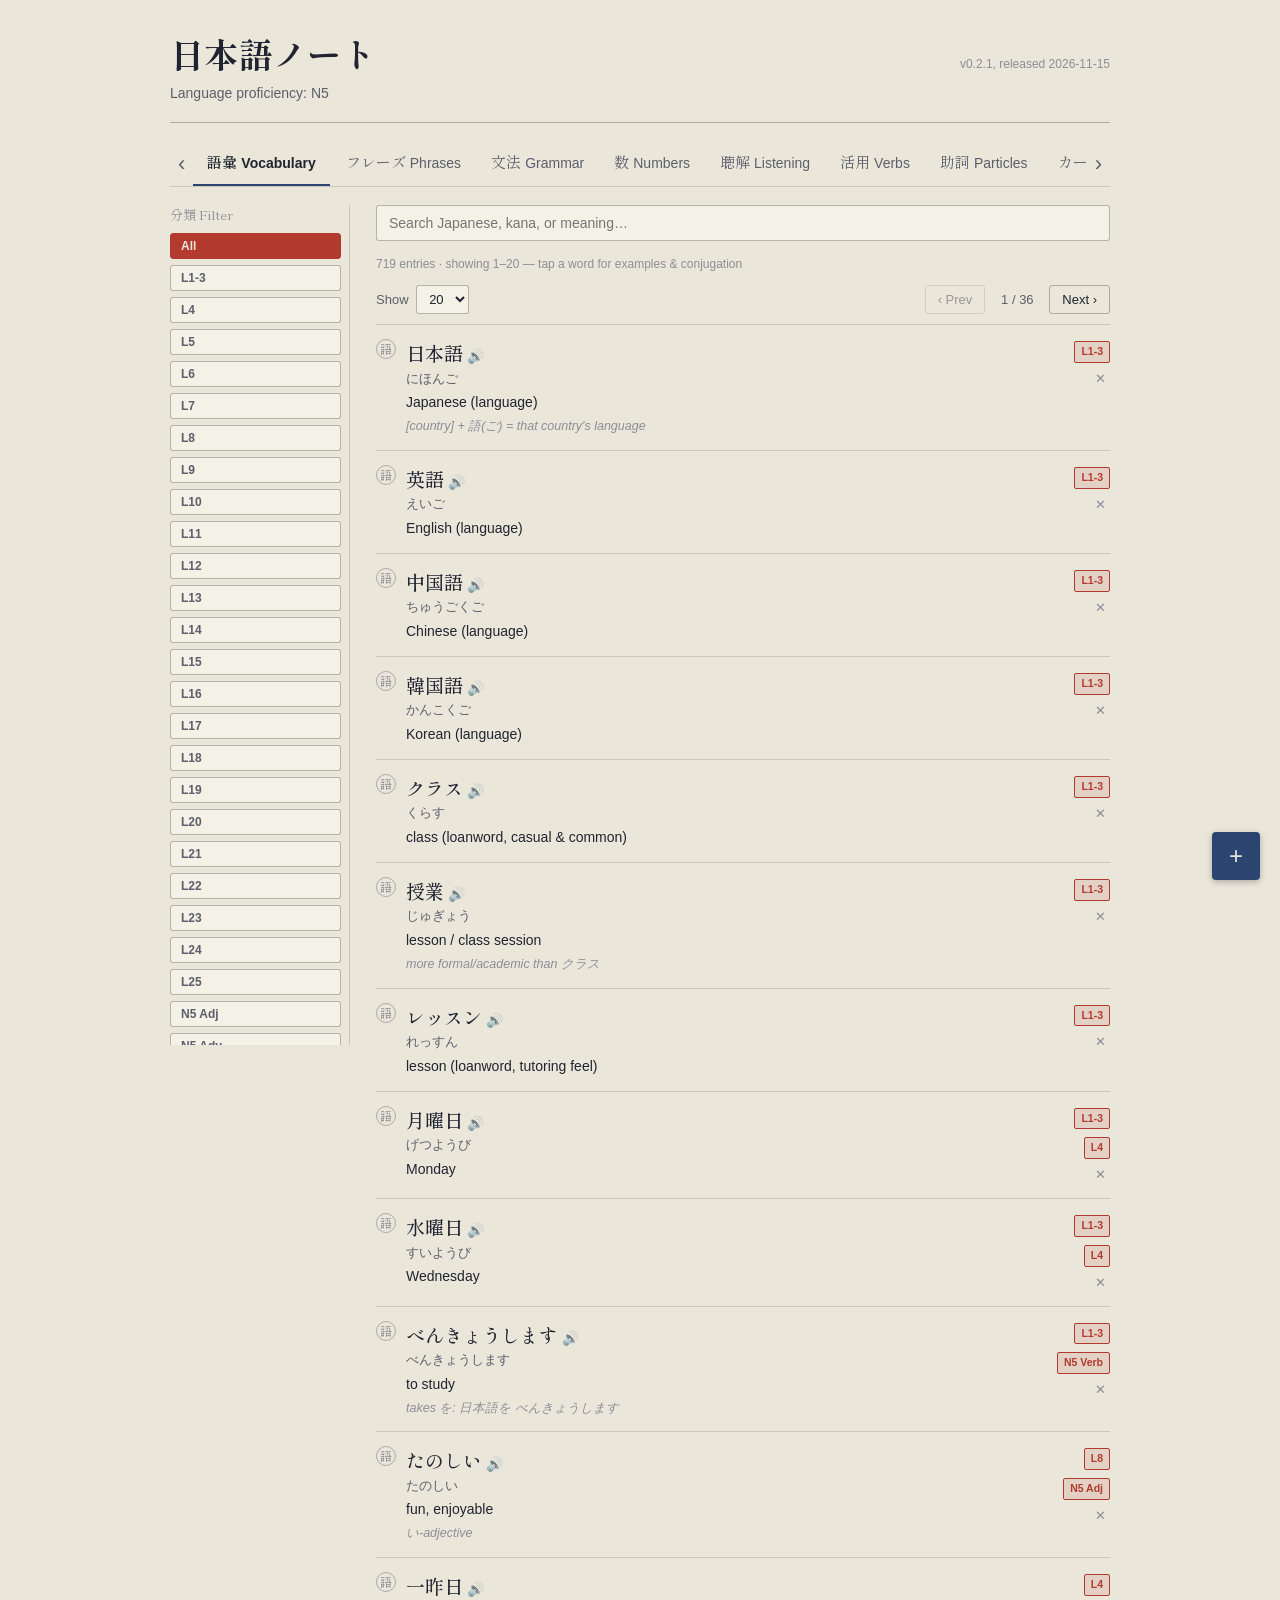
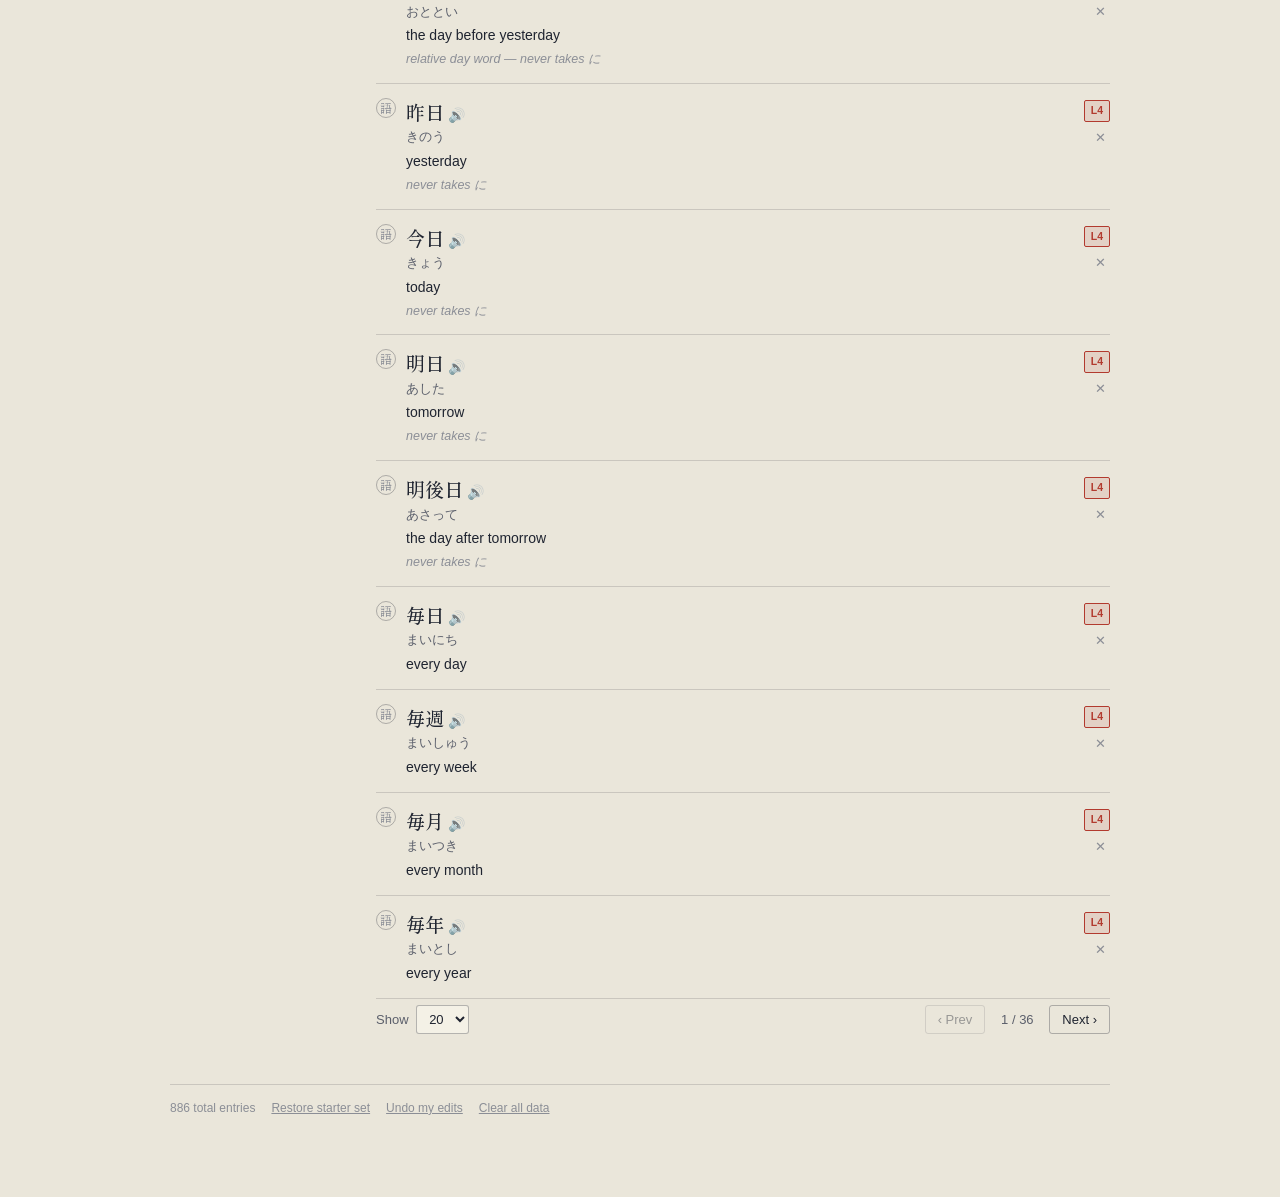
==== standalone/nihongo-note.html @ fc646d75 "First commit for v.0.2.x" ====
<!DOCTYPE html>
<html lang="en">
<head>
<meta charset="UTF-8">
<meta name="viewport" content="width=device-width, initial-scale=1, viewport-fit=cover">
<title>日本語ノート — My Japanese Notebook</title>
<link rel="preconnect" href="https://fonts.googleapis.com">
<link rel="preconnect" href="https://fonts.gstatic.com" crossorigin>
<link rel="stylesheet" href="https://fonts.googleapis.com/css2?family=Shippori+Mincho:wght@500;700&display=swap">
<style>
  :root {
    --paper: #EAE6DA;
    --paper-card: #F4F1E6;
    --ink: #1F2430;
    --ink-soft: #5B5F6B;
    --ink-faint: #8B8E96;
    --indigo: #2B4570;
    --indigo-soft: #5878A6;
    --seal: #B23A2E;
    --seal-ghost: rgba(178,58,46,0.12);
    --success: #4F6F52;
    --hairline: rgba(31,36,48,0.16);
    --hairline-strong: rgba(31,36,48,0.3);
    --focus: #2B4570;
    --font-display: "Shippori Mincho", "Hiragino Mincho ProN", "Yu Mincho", Georgia, serif;
    --font-body: -apple-system, BlinkMacSystemFont, "Segoe UI", Roboto, "Helvetica Neue", Arial, sans-serif;
  }
  @media (prefers-color-scheme: dark) {
    :root:not([data-theme="light"]) {
      --paper: #14181C;
      --paper-card: #1B2026;
      --ink: #E7E3DA;
      --ink-soft: #A9ADB6;
      --ink-faint: #70747C;
      --indigo: #8CAAD6;
      --indigo-soft: #5878A6;
      --seal: #E07264;
      --seal-ghost: rgba(224,114,100,0.14);
      --success: #86B08A;
      --hairline: rgba(231,227,218,0.14);
      --hairline-strong: rgba(231,227,218,0.28);
    }
  }
  :root[data-theme="dark"] {
    --paper: #14181C;
    --paper-card: #1B2026;
    --ink: #E7E3DA;
    --ink-soft: #A9ADB6;
    --ink-faint: #70747C;
    --indigo: #8CAAD6;
    --indigo-soft: #5878A6;
    --seal: #E07264;
    --seal-ghost: rgba(224,114,100,0.14);
    --success: #86B08A;
    --hairline: rgba(231,227,218,0.14);
    --hairline-strong: rgba(231,227,218,0.28);
  }
  * { box-sizing: border-box; }
  @media (prefers-reduced-motion: reduce) {
    * { animation: none !important; transition: none !important; }
  }
  html, body {
    height: 100%;
  }
  body {
    margin: 0;
    background: var(--paper);
    color: var(--ink);
    font-family: var(--font-body);
    line-height: 1.5;
    padding-top: env(safe-area-inset-top, 0px);
    padding-bottom: env(safe-area-inset-bottom, 0px);
  }
  html { scroll-padding-top: env(safe-area-inset-top, 0px); }

  .app {
    max-width: 720px;
    margin: 0 auto;
    padding: 28px 20px 80px;
  }

  header.top {
    padding-bottom: 18px;
    border-bottom: 1px solid var(--hairline-strong);
    margin-bottom: 18px;
  }
  header.top h1 {
    font-family: var(--font-display);
    font-weight: 700;
    font-size: clamp(26px, 6vw, 34px);
    margin: 0 0 4px;
    letter-spacing: 0.01em;
  }
  header.top p {
    margin: 0;
    color: var(--ink-soft);
    font-size: 14px;
    max-width: 48ch;
  }

  .top-row { display: flex; flex-wrap: wrap; align-items: baseline; justify-content: space-between; gap: 2px 12px; }
  .ver-line { margin-left: auto; font-size: 12px; color: var(--ink-faint); white-space: nowrap; }
  nav.tabs {
    display: flex;
    gap: 2px;
    overflow-x: auto;
    border-bottom: 1px solid var(--hairline);
    margin-bottom: 18px;
    -webkit-overflow-scrolling: touch;
  }
  nav.tabs::-webkit-scrollbar { display: none; }
  nav.tabs button {
    flex: 0 0 auto;
    background: none;
    border: none;
    font-family: var(--font-body);
    font-size: 14px;
    color: var(--ink-soft);
    padding: 10px 14px 12px;
    cursor: pointer;
    border-bottom: 2px solid transparent;
    white-space: nowrap;
  }
  nav.tabs button .jp { font-family: var(--font-display); font-size: 15px; margin-right: 4px; }
  nav.tabs button.active {
    color: var(--ink);
    border-bottom-color: var(--indigo);
    font-weight: 600;
  }
  nav.tabs button:focus-visible,
  button:focus-visible,
  input:focus-visible,
  select:focus-visible,
  textarea:focus-visible {
    outline: 2px solid var(--focus);
    outline-offset: 2px;
  }

  .toolbar {
    display: flex;
    gap: 8px;
    margin-bottom: 14px;
  }
  .toolbar input[type="search"] {
    flex: 1;
    min-width: 0;
    padding: 9px 12px;
    border: 1px solid var(--hairline-strong);
    background: var(--paper-card);
    color: var(--ink);
    border-radius: 3px;
    font-size: 14px;
  }
  .count-note {
    color: var(--ink-faint);
    font-size: 12px;
    margin: 0 0 12px;
  }

  .entry-list { display: flex; flex-direction: column; }
  .entry-row {
    display: grid;
    grid-template-columns: auto 1fr auto;
    gap: 10px;
    align-items: start;
    padding: 14px 0;
    border-bottom: 1px solid var(--hairline);
  }
  .entry-row:first-child { border-top: 1px solid var(--hairline); }
  .seal-chip {
    font-family: var(--font-body);
    font-size: 11px;
    font-weight: 700;
    color: var(--seal);
    border: 1.5px solid var(--seal);
    background: var(--seal-ghost);
    padding: 2px 6px;
    border-radius: 2px;
    transform: rotate(-3deg);
    white-space: nowrap;
    margin-top: 2px;
    cursor: pointer;
  }
  .entry-main .jp-line {
    font-family: var(--font-display);
    font-size: 19px;
    font-weight: 500;
  }
  .entry-main .reading {
    font-size: 13px;
    color: var(--ink-soft);
    margin-top: 1px;
  }
  .entry-main .meaning {
    margin-top: 4px;
    font-size: 14px;
  }
  .entry-main .notes {
    margin-top: 4px;
    font-size: 12.5px;
    color: var(--ink-faint);
    font-style: italic;
  }
  .cat-mono {
    font-family: var(--font-display);
    font-size: 12px;
    color: var(--ink-faint);
    border: 1px solid var(--hairline-strong);
    width: 20px; height: 20px;
    display: flex; align-items: center; justify-content: center;
    border-radius: 50%;
    flex: 0 0 auto;
  }
  .row-head { display: flex; gap: 6px; align-items: flex-start; }
  .del-btn {
    background: none;
    border: none;
    color: var(--ink-faint);
    cursor: pointer;
    font-size: 13px;
    padding: 2px 4px;
  }
  .del-btn:hover { color: var(--seal); }
  .empty-state {
    padding: 40px 10px;
    text-align: center;
    color: var(--ink-faint);
    font-size: 14px;
  }

  .fab {
    position: fixed;
    right: max(20px, env(safe-area-inset-right, 0px));
    bottom: max(20px, env(safe-area-inset-bottom, 0px) + 16px);
    width: 48px; height: 48px;
    background: var(--indigo);
    color: var(--paper);
    border: none;
    border-radius: 4px;
    font-size: 24px;
    line-height: 1;
    cursor: pointer;
    box-shadow: 0 2px 6px rgba(0,0,0,0.25);
  }

  .modal-overlay {
    position: fixed; inset: 0;
    background: rgba(0,0,0,0.45);
    display: flex; align-items: flex-end; justify-content: center;
    z-index: 50;
  }
  .modal-overlay.hidden { display: none; }
  .modal {
    background: var(--paper-card);
    width: 100%;
    max-width: 560px;
    border-radius: 10px 10px 0 0;
    padding: 20px 20px calc(20px + env(safe-area-inset-bottom, 0px));
    max-height: 85vh;
    overflow-y: auto;
  }
  @media (min-width: 640px) {
    .modal-overlay { align-items: center; }
    .modal { border-radius: 10px; }
  }
  .modal h2 {
    font-family: var(--font-display);
    font-size: 20px;
    margin: 0 0 14px;
  }
  .field { margin-bottom: 12px; }
  .field label {
    display: block;
    font-size: 12px;
    color: var(--ink-soft);
    margin-bottom: 4px;
  }
  .field input, .field select, .field textarea {
    width: 100%;
    padding: 9px 10px;
    border: 1px solid var(--hairline-strong);
    background: var(--paper);
    color: var(--ink);
    border-radius: 3px;
    font-size: 14px;
    font-family: var(--font-body);
  }
  .field textarea { resize: vertical; min-height: 54px; }
  .modal-actions { display: flex; gap: 10px; justify-content: flex-end; margin-top: 16px; }
  .btn {
    padding: 9px 16px;
    border-radius: 3px;
    border: 1px solid var(--hairline-strong);
    background: transparent;
    color: var(--ink);
    cursor: pointer;
    font-size: 14px;
    font-family: var(--font-body);
  }
  .btn.primary {
    background: var(--indigo);
    border-color: var(--indigo);
    color: var(--paper);
    font-weight: 600;
  }

  /* Flashcards */
  .fc-controls {
    display: flex;
    gap: 8px;
    align-items: center;
    margin-bottom: 16px;
    flex-wrap: wrap;
  }
  .fc-controls select { padding: 7px 10px; border-radius: 3px; border: 1px solid var(--hairline-strong); background: var(--paper-card); color: var(--ink); font-size: 13px; }
  .fc-progress { font-size: 12px; color: var(--ink-faint); margin-left: auto; }
  .fc-stage { display: flex; justify-content: center; padding: 20px 0 30px; perspective: 1200px; }
  .fc-card {
    width: 100%;
    max-width: 420px;
    height: 240px;
    position: relative;
    cursor: pointer;
  }
  .fc-card-inner {
    position: relative;
    width: 100%; height: 100%;
    transition: transform 0.45s;
    transform-style: preserve-3d;
  }
  .fc-card.flipped .fc-card-inner { transform: rotateY(180deg); }
  .fc-face {
    position: absolute; inset: 0;
    backface-visibility: hidden;
    border: 1px solid var(--hairline-strong);
    border-radius: 6px;
    background: var(--paper-card);
    display: flex; flex-direction: column; align-items: center; justify-content: center;
    padding: 24px;
    text-align: center;
    background-image:
      repeating-linear-gradient(var(--hairline) 0 1px, transparent 1px 28px),
      repeating-linear-gradient(90deg, var(--hairline) 0 1px, transparent 1px 28px);
    background-position: center;
  }
  .fc-face .big-jp {
    font-family: var(--font-display);
    font-size: clamp(26px, 7vw, 36px);
    font-weight: 700;
  }
  .fc-face .fc-reading { margin-top: 8px; color: var(--ink-soft); font-size: 14px; }
  .fc-face.back { transform: rotateY(180deg); }
  .fc-face .fc-meaning { font-size: 17px; font-weight: 600; }
  .fc-face .fc-notes { margin-top: 10px; font-size: 12.5px; color: var(--ink-faint); font-style: italic; max-width: 34ch; }
  .fc-face .hint { position: absolute; bottom: 10px; font-size: 11px; color: var(--ink-faint); }
  .fc-nav { display: flex; justify-content: center; gap: 10px; }

  /* Quiz */
  .quiz-q { font-size: 13px; color: var(--ink-faint); margin-bottom: 6px; }
  .quiz-jp { font-family: var(--font-display); font-size: 28px; margin-bottom: 2px; }
  .quiz-reading { color: var(--ink-soft); margin-bottom: 20px; font-size: 15px; }
  .quiz-options { display: flex; flex-direction: column; gap: 8px; margin-bottom: 18px; }
  .quiz-opt {
    text-align: left;
    padding: 12px 14px;
    border: 1px solid var(--hairline-strong);
    background: var(--paper-card);
    border-radius: 4px;
    font-size: 14.5px;
    cursor: pointer;
    color: var(--ink);
    display: flex;
    justify-content: space-between;
    align-items: center;
  }
  .quiz-opt:disabled { cursor: default; }
  .quiz-opt.correct { border-color: var(--success); color: var(--success); font-weight: 600; }
  .quiz-opt.wrong { border-color: var(--seal); color: var(--seal); }
  .quiz-mark { font-family: var(--font-display); font-weight: 700; }
  .quiz-feedback-row { display: flex; justify-content: space-between; align-items: center; margin-bottom: 14px; }
  .quiz-score-line { font-size: 13px; color: var(--ink-soft); }
  .quiz-summary ul { padding-left: 0; list-style: none; margin: 10px 0 0; }
  .quiz-summary li { padding: 8px 0; border-bottom: 1px solid var(--hairline); font-size: 14px; }
  .big-score { font-family: var(--font-display); font-size: 40px; text-align: center; margin: 10px 0; }
  .start-row { text-align: center; padding: 30px 0; }
  .start-row p { color: var(--ink-soft); font-size: 14px; max-width: 40ch; margin: 0 auto 16px; }

  footer.app-footer {
    margin-top: 40px;
    padding-top: 14px;
    border-top: 1px solid var(--hairline);
    font-size: 12px;
    color: var(--ink-faint);
    display: flex;
    gap: 16px;
    flex-wrap: wrap;
  }
  footer.app-footer button {
    background: none; border: none; padding: 0;
    color: var(--ink-faint); text-decoration: underline;
    cursor: pointer; font-size: 12px;
  }

  /* Tag chips bar */
  .tagbar { display: flex; gap: 6px; overflow-x: auto; padding-bottom: 10px; margin-bottom: 6px; -webkit-overflow-scrolling: touch; scrollbar-width: thin; scrollbar-color: var(--hairline-strong) transparent; }
  .tagbar::-webkit-scrollbar { height: 4px; }
  .tagbar::-webkit-scrollbar-thumb { background: var(--hairline-strong); border-radius: 2px; }
  .tagbar::-webkit-scrollbar-track { background: transparent; }

  /* Sidebar layout for filters & categories (wide screens) */
  .side-title { display: none; }
  .list-main { min-width: 0; }
  @media (min-width: 880px) {
    .app { max-width: 980px; }
    .list-layout { display: grid; grid-template-columns: 180px minmax(0, 1fr); gap: 26px; align-items: start; }
    .list-main { grid-column: 2; grid-row: 1; }
    .side-filter { grid-column: 1; grid-row: 1; position: sticky; top: 12px; max-height: calc(100vh - 60px); overflow-y: auto; padding-right: 8px; border-right: 1px solid var(--hairline); scrollbar-width: thin; scrollbar-color: var(--hairline-strong) transparent; }
    .side-filter::-webkit-scrollbar { width: 5px; }
    .side-filter::-webkit-scrollbar-thumb { background: var(--hairline-strong); border-radius: 3px; }
    .side-filter::-webkit-scrollbar-track { background: transparent; }
    .side-title { display: block; font-family: var(--font-display); font-size: 13px; color: var(--ink-faint); margin: 0 0 8px; }
    .side-filter .tagbar { flex-direction: column; overflow: visible; align-items: stretch; padding-bottom: 0; margin-bottom: 0; }
    .side-filter .tag-chip { text-align: left; }
    .side-filter .tag-chip.active { transform: none; }
  }
  .tag-chip { flex: 0 0 auto; font-size: 12px; font-weight: 600; color: var(--ink-soft); background: var(--paper-card); border: 1px solid var(--hairline-strong); border-radius: 3px; padding: 5px 10px; cursor: pointer; font-family: var(--font-body); }
  .tag-chip.active { color: var(--paper); background: var(--seal); border-color: var(--seal); transform: rotate(-1deg); }

  /* Audio buttons */
  .spk { background: none; border: none; cursor: pointer; font-size: 14px; padding: 0 4px; vertical-align: middle; opacity: 0.6; line-height: 1; }
  .spk:hover { opacity: 1; }
  .spk.big { font-size: 20px; }
  .fc-audio { margin-top: 10px; }

  /* Clickable rows */
  .entry-row { cursor: pointer; }
  .entry-row.compact { padding: 10px 0; }
  .entry-row.compact .jp-line { font-size: 16px; }
  .row-side { display: flex; flex-direction: column; align-items: flex-end; gap: 6px; max-width: 96px; }
  .row-side .seal-chip { transform: rotate(-2deg); font-size: 10.5px; }
  .xfind { margin-top: 22px; }

  /* Dictionary detail view */
  .detail-overlay { position: fixed; inset: 0; background: rgba(0,0,0,0.45); z-index: 60; display: flex; justify-content: center; align-items: stretch; overflow-y: auto; padding-top: calc(16px + env(safe-area-inset-top, 0px)); }
  .detail { background: var(--paper); width: 100%; max-width: 640px; min-height: 100%; padding: 20px 20px calc(40px + env(safe-area-inset-bottom, 0px)); border-radius: 12px 12px 0 0; }
  .detail-top { display: flex; justify-content: space-between; align-items: center; margin-bottom: 18px; }
  .jisho-link { color: var(--indigo); font-size: 13px; text-decoration: underline; }
  .detail-actions { display: flex; align-items: center; gap: 12px; }
  .pager { display: flex; justify-content: space-between; align-items: center; gap: 10px; margin: 6px 0 10px; font-size: 13px; color: var(--ink-soft); }
  .pager-size { padding: 5px 8px; border: 1px solid var(--hairline-strong); background: var(--paper-card); color: var(--ink); border-radius: 3px; font-size: 13px; margin-left: 4px; }
  .pager-nav { display: flex; align-items: center; gap: 8px; }
  .pager-nav .btn { padding: 6px 12px; font-size: 13px; }
  .pager-nav .btn:disabled { opacity: 0.4; cursor: default; }
  .pager-pos { min-width: 48px; text-align: center; }
  .field-hint { font-weight: 400; color: var(--ink-faint); font-size: 11px; margin-left: 6px; }
  .tag-picker { display: flex; flex-wrap: wrap; gap: 6px; max-height: 170px; overflow-y: auto; padding: 8px; border: 1px solid var(--hairline-strong); border-radius: 3px; background: var(--paper); scrollbar-width: thin; }
  .tag-picker .tag-chip.active { transform: none; }
  .tag-add-row { display: flex; gap: 8px; margin-top: 8px; }
  .tag-add-row input { flex: 1; min-width: 0; padding: 8px 10px; border: 1px solid var(--hairline-strong); background: var(--paper); color: var(--ink); border-radius: 3px; font-size: 14px; }
  .tag-add-row .btn { white-space: nowrap; padding: 6px 12px; }
  .detail-word { font-family: var(--font-display); font-size: clamp(30px, 8vw, 42px); font-weight: 700; }
  .detail-reading { color: var(--ink-soft); margin-top: 4px; font-size: 16px; }
  .detail-meaning { margin-top: 10px; font-size: 16px; font-weight: 600; }
  .detail-meta { display: flex; gap: 10px; align-items: center; margin-top: 10px; }
  .detail-meta .seal-chip { cursor: default; }
  .detail-notes { margin-top: 12px; font-size: 13.5px; color: var(--ink-soft); font-style: italic; border-left: 2px solid var(--hairline-strong); padding-left: 10px; }
  .detail-h { font-family: var(--font-display); font-size: 17px; margin: 26px 0 8px; border-bottom: 1px solid var(--hairline); padding-bottom: 6px; }
  .detail-sub { font-size: 12px; color: var(--ink-faint); font-family: var(--font-body); font-weight: 400; margin-left: 8px; }
  .conj-table { width: 100%; border-collapse: collapse; font-size: 14.5px; }
  .conj-table th { text-align: left; font-weight: 600; color: var(--ink-soft); font-size: 12.5px; padding: 8px 10px 8px 0; width: 84px; border-bottom: 1px solid var(--hairline); font-family: var(--font-body); }
  .conj-table td { padding: 8px 0; border-bottom: 1px solid var(--hairline); font-family: var(--font-display); font-size: 16px; }
  .conj-table td.conj-spk { width: 34px; text-align: right; font-family: var(--font-body); }

  /* Numbers & counters tab */
  .num-grid { display: grid; grid-template-columns: repeat(auto-fill, minmax(160px, 1fr)); gap: 0 16px; margin-bottom: 8px; }
  .num-cell { display: flex; align-items: baseline; gap: 8px; padding: 7px 0; border-bottom: 1px solid var(--hairline); }
  .num-written { font-family: var(--font-display); font-size: 16px; font-weight: 600; min-width: 48px; }
  .num-reading { font-size: 13.5px; color: var(--ink-soft); flex: 1; }
  .num-reading.irr { color: var(--seal); font-weight: 700; }
  .irr-mark { color: var(--seal); font-weight: 700; }
  .num-note { font-size: 12px; color: var(--ink-faint); margin: 2px 0 0; }

  /* Listening practice */
  .pack-grid { display: grid; grid-template-columns: 1fr; gap: 12px; margin: 14px 0 6px; }
  @media (min-width: 620px) { .pack-grid { grid-template-columns: 1fr 1fr; } }
  .pack-card { text-align: left; background: var(--paper-card); border: 1px solid var(--hairline-strong); border-radius: 6px; padding: 16px; cursor: pointer; display: flex; flex-direction: column; gap: 6px; color: var(--ink); font-family: var(--font-body); }
  .pack-card:hover { border-color: var(--indigo); }
  .pack-jp { font-family: var(--font-display); font-size: 22px; font-weight: 700; }
  .pack-en { font-size: 12px; color: var(--ink-faint); }
  .pack-desc { font-size: 13px; color: var(--ink-soft); line-height: 1.5; }
  .listen-slow { font-size: 13px; color: var(--ink-soft); display: inline-flex; align-items: center; gap: 6px; cursor: pointer; }
  .listen-controls { display: flex; align-items: center; gap: 14px; margin: 10px 0 14px; }
  .listen-q { font-family: var(--font-display); font-size: 19px; margin: 6px 0 12px; }
  .qr-opts .qr-text { visibility: hidden; flex: 1; text-align: left; margin-left: 10px; }
  .quiz-opt.revealed .qr-text { visibility: visible; }
  .qr-num { font-weight: 700; color: var(--indigo); flex: 0 0 auto; }
  .native-links { display: flex; flex-direction: column; gap: 8px; }
  .native-links a { color: var(--indigo); font-size: 14px; text-decoration: underline; }
  .transcript { display: flex; flex-direction: column; }
  .t-line { display: flex; gap: 10px; align-items: baseline; background: none; border: none; border-bottom: 1px solid var(--hairline); padding: 9px 0 4px; cursor: pointer; text-align: left; color: var(--ink); width: 100%; }
  .t-spk { font-size: 11px; font-weight: 700; color: var(--seal); border: 1px solid var(--seal); border-radius: 2px; padding: 1px 5px; flex: 0 0 auto; }
  .t-jp { font-family: var(--font-display); font-size: 16px; }
  .t-zh { font-size: 12.5px; color: var(--ink-faint); margin: 2px 0 8px 0; }
  .t-zh.t-q { color: var(--ink-soft); font-weight: 600; }
  /* Verb transformation table */
  .verb-wrap { overflow-x: auto; -webkit-overflow-scrolling: touch; margin-bottom: 10px; }
  .verb-table { border-collapse: collapse; width: 100%; min-width: 640px; font-size: 13.5px; }
  .verb-table th { text-align: left; font-size: 12px; color: var(--ink-soft); font-weight: 600; padding: 6px 8px 6px 0; border-bottom: 1px solid var(--hairline-strong); white-space: nowrap; }
  .verb-table th small { display: block; font-weight: 400; color: var(--ink-faint); font-size: 10.5px; }
  .verb-table td { padding: 7px 8px 7px 0; border-bottom: 1px solid var(--hairline); vertical-align: top; }
  .verb-table td.vf { cursor: pointer; }
  .verb-table td.vf:hover .vk { color: var(--indigo); }
  .verb-table .vk { display: block; font-family: var(--font-display); font-size: 15px; }
  .verb-table .vr { display: block; font-size: 11px; color: var(--ink-faint); }
  .verb-table .vg { font-weight: 700; color: var(--indigo); white-space: nowrap; }
  .verb-table .vm { color: var(--ink-soft); font-size: 12.5px; }
  .verb-table .vm small { display: block; color: var(--ink-faint); font-size: 10.5px; }
  .verb-table tr.trap .vk:first-child { color: var(--seal); }
  .verb-rules p { font-size: 13.5px; line-height: 1.6; margin: 0 0 10px; color: var(--ink-soft); }
  .verb-rules strong { color: var(--ink); }
  /* Particles */
  .p-card { border: 1px solid var(--hairline-strong); border-radius: 6px; background: var(--paper-card); padding: 14px 16px 4px; margin-bottom: 16px; }
  .p-head { display: flex; align-items: baseline; gap: 12px; border-bottom: 1px solid var(--hairline); padding-bottom: 8px; margin-bottom: 6px; }
  .p-big { font-family: var(--font-display); font-size: 30px; font-weight: 700; color: var(--indigo); }
  .p-name { font-size: 13px; color: var(--ink-soft); }
  .p-use { display: grid; grid-template-columns: auto 1fr; gap: 10px; padding: 10px 0; border-bottom: 1px solid var(--hairline); align-items: start; }
  .p-use:last-child { border-bottom: none; }
  .seal-chip.static { cursor: default; transform: rotate(-2deg); }
  .p-how { font-size: 13.5px; color: var(--ink-soft); }
  .p-ex { font-family: var(--font-display); font-size: 17px; margin-top: 3px; }
  .p-blank { color: var(--seal); font-weight: 700; border-bottom: 2px solid var(--seal); padding: 0 6px; }
  .p-opts .quiz-opt { font-family: var(--font-display); font-size: 17px; }
  /* Mixed quiz */
  .fmt-grid { display: grid; grid-template-columns: 1fr 1fr; gap: 8px; margin: 10px 0 6px; }
  @media (min-width: 620px) { .fmt-grid { grid-template-columns: 1fr 1fr 1fr; } }
  .fmt-opt { display: flex; align-items: center; gap: 8px; border: 1px solid var(--hairline-strong); background: var(--paper-card); border-radius: 4px; padding: 10px 12px; cursor: pointer; }
  .fmt-jp { font-family: var(--font-display); font-weight: 700; }
  .fmt-en { font-size: 11px; color: var(--ink-faint); }
  .conv-box { border-left: 2px solid var(--hairline-strong); padding-left: 12px; margin: 6px 0 10px; }
  .conv-line { display: flex; gap: 10px; align-items: baseline; padding: 6px 0; }
  .order-answer { min-height: 52px; border: 1px dashed var(--hairline-strong); border-radius: 4px; padding: 8px; display: flex; flex-wrap: wrap; gap: 6px; margin: 8px 0; background: var(--paper-card); }
  .order-tiles { display: flex; flex-wrap: wrap; gap: 6px; margin-bottom: 8px; }
  .tile { font-family: var(--font-display); font-size: 16px; padding: 6px 10px; border: 1px solid var(--hairline-strong); background: var(--paper); color: var(--ink); border-radius: 3px; cursor: pointer; }
  .tile.picked { border-color: var(--indigo); background: var(--paper-card); }
  .tile.used { opacity: 0.3; cursor: default; }
  .order-verdict { font-weight: 700; margin: 8px 0 2px; }
  .order-verdict.ok { color: var(--success); }
  .order-verdict.ng { color: var(--seal); }
  /* Colour swatch & position map */
  .swatch { display: inline-block; width: 14px; height: 14px; border-radius: 50%; border: 1px solid var(--hairline-strong); margin-right: 8px; vertical-align: middle; }
  .map-box { margin: 4px 0 18px; }
  .pos-map { width: 100%; height: auto; display: block; background: var(--paper-card); border: 1px solid var(--hairline-strong); border-radius: 6px; }
  .mp-road { fill: var(--hairline); }
  .mp-div { stroke: var(--hairline-strong); stroke-dasharray: 4 4; }
  .mp-bld { fill: var(--paper); stroke: var(--hairline-strong); stroke-width: 1.2; }
  .mp-bank { stroke: var(--indigo); stroke-width: 2.5; }
  .mp-park { fill: rgba(79,111,82,0.22); stroke: var(--success); stroke-width: 1.2; }
  .mp-post { fill: var(--seal); }
  .mp-desk { fill: var(--hairline-strong); }
  .mp-ani { fill: var(--paper); stroke: var(--ink-soft); stroke-width: 1.2; }
  .mp-ball { fill: var(--indigo); }
  .mp-txt { fill: var(--ink); font-family: var(--font-display); font-size: 13px; }
  .mp-big { font-size: 17px; font-weight: 700; }
  .mp-c { text-anchor: middle; }
  .mp-tag { fill: var(--seal); font-family: var(--font-body); font-size: 12px; font-weight: 700; }
  .mp-g { cursor: pointer; }
  .mp-g:hover .mp-bld, .mp-g:hover .mp-ani, .mp-g.active .mp-bld, .mp-g.active .mp-ani, .mp-g.active .mp-park { stroke: var(--seal); stroke-width: 2.5; }
  .map-cap { margin-top: 10px; font-size: 14px; line-height: 1.5; }
  .map-cap .t-jp { font-size: 17px; }




  /* v0.2.1 */
  .prof-line { margin: 2px 0 0; font-size: 13px; color: var(--ink-soft); }
  .tabs-wrap { display: flex; align-items: stretch; border-bottom: 1px solid var(--hairline); margin-bottom: 18px; }
  .tabs-wrap nav.tabs { flex: 1; min-width: 0; border-bottom: none; margin-bottom: 0; }
  .tab-arrow { flex: 0 0 auto; background: none; border: none; color: var(--ink-soft); font-size: 22px; line-height: 1; padding: 0 8px; cursor: pointer; }
  .tab-arrow:hover { color: var(--indigo); }
  .seal-chip, .row-side .seal-chip, .seal-chip.static, .tag-chip.active { transform: none; }
  .jp-line, .entry-main .meaning, .detail-word, .detail-meaning, .fc-face .big-jp, .fc-face .fc-meaning { white-space: pre-line; }
  .detail-word.long { font-size: 19px; font-weight: 500; line-height: 1.7; }
  .uline { text-decoration: underline; text-underline-offset: 5px; }
  .read-box { white-space: pre-line; border: 1px solid var(--hairline-strong); background: var(--paper-card); border-radius: 4px; padding: 12px 14px; font-family: var(--font-display); font-size: 16px; line-height: 1.8; margin: 6px 0 10px; }
  .read-table { min-width: 0; }
  .read-table th, .read-table td { padding: 6px 10px 6px 0; }
  .long-opts .quiz-opt { font-size: 14px; }
  .mock-card { border: 1px solid var(--indigo); border-radius: 6px; background: var(--paper-card); padding: 16px; margin: 4px 0 8px; display: flex; flex-direction: column; gap: 8px; align-items: flex-start; }
  .plain-table td { font-family: var(--font-display); font-size: 14px; line-height: 1.5; }
  .fmt-opt { align-items: flex-start; }

  /* answer sheet */
  .sheet-row { display: flex; flex-wrap: wrap; align-items: center; gap: 6px 12px; padding: 7px 0; border-bottom: 1px solid var(--hairline); }
  .sheet-num { width: 26px; font-weight: 700; color: var(--ink-soft); font-size: 13px; }
  .sheet-opts { display: flex; gap: 6px; }
  .sheet-opt { width: 34px; height: 34px; border-radius: 50%; border: 1px solid var(--hairline-strong); background: var(--paper-card); color: var(--ink); cursor: pointer; font-size: 14px; }
  .sheet-opt.sel { background: var(--indigo); border-color: var(--indigo); color: var(--paper); font-weight: 700; }
  .sheet-opt.right { border: 2px solid var(--success); color: var(--success); background: var(--paper-card); font-weight: 700; }
  .sheet-opt.sel.right { background: var(--success); color: var(--paper); }
  .sheet-opt.wrong { background: var(--seal); border-color: var(--seal); color: var(--paper); }
  .sheet-note { flex: 1 1 220px; font-size: 12.5px; color: var(--ink-soft); }
</style>
</head>
<body>
<div class="app">
  <header class="top">
    <div class="top-row"><h1>日本語ノート</h1><span class="ver-line">v0.2.1, released 2026-11-15</span></div>
    <p class="prof-line">Language proficiency: N5</p>
  </header>

  <div class="tabs-wrap"><button class="tab-arrow" id="tabPrev" aria-label="Previous section">‹</button><nav class="tabs" id="tabs">
    <button data-tab="vocab" class="active"><span class="jp">語彙</span>Vocabulary</button>
    <button data-tab="phrase"><span class="jp">フレーズ</span>Phrases</button>
    <button data-tab="grammar"><span class="jp">文法</span>Grammar</button>
    <button data-tab="numbers"><span class="jp">数</span>Numbers</button>
    <button data-tab="listening"><span class="jp">聴解</span>Listening</button>
    <button data-tab="verbs"><span class="jp">活用</span>Verbs</button>
    <button data-tab="particles"><span class="jp">助詞</span>Particles</button>
    <button data-tab="flashcards"><span class="jp">カード</span>Flashcards</button>
    <button data-tab="quiz"><span class="jp">クイズ</span>Quiz</button>
  </nav><button class="tab-arrow" id="tabNext" aria-label="Next section">›</button></div>

  <main id="content"></main>

  <button class="fab" id="addFab" title="Add a new entry" aria-label="Add a new entry">+</button>

  <footer class="app-footer">
    <span id="totalCount"></span>
    <button id="restoreBtn">Restore starter set</button>
    <button id="resetEditsBtn">Undo my edits</button>
    <button id="clearBtn">Clear all data</button>
  </footer>
</div>

<div class="modal-overlay hidden" id="modalOverlay">
  <div class="modal">
    <h2 id="modalTitle">Add an entry</h2>
    <form id="addForm">
      <div class="field">
        <label for="f-category">Type</label>
        <select id="f-category">
          <option value="vocab">Vocabulary</option>
          <option value="phrase">Phrase</option>
          <option value="grammar">Grammar point</option>
        </select>
      </div>
      <div class="field">
        <label for="f-jp">Japanese</label>
        <textarea id="f-jp" rows="2" placeholder="例：食べます（會話可以換行貼上）" required></textarea>
      </div>
      <div class="field">
        <label for="f-reading">Reading / romaji</label>
        <input id="f-reading" type="text" placeholder="たべます">
      </div>
      <div class="field">
        <label for="f-meaning">Meaning</label>
        <textarea id="f-meaning" rows="2" placeholder="to eat" required></textarea>
      </div>
      <div class="field">
        <label>Tags <span class="field-hint">tap to select; a word can have several</span></label>
        <div id="tagPicker" class="tag-picker"></div>
        <div class="tag-add-row">
          <input id="f-newtag" type="text" placeholder="New tag, e.g. My Weak" autocomplete="off">
          <button type="button" class="btn" id="addTagBtn">＋ Add tag</button>
        </div>
        <input type="hidden" id="f-lesson" value="">
      </div>
      <div class="field">
        <label for="f-notes">Notes / example (optional)</label>
        <textarea id="f-notes" placeholder="Usage note or an example sentence"></textarea>
      </div>
      <div class="modal-actions">
        <button type="button" class="btn" id="cancelAdd">Cancel</button>
        <button type="submit" class="btn primary">Save entry</button>
      </div>
    </form>
  </div>
</div>

<script>
(function(){
  "use strict";
  var STORAGE_KEY = "jpNotebookEntries_v1";

  var SEED = [
    // Vocabulary — early lessons (greetings, basics, days)
    {id:"v1",category:"vocab",jp:"日本語",reading:"にほんご",meaning:"Japanese (language)",lesson:"L1-3",notes:"[country] + 語(ご) = that country's language"},
    {id:"v2",category:"vocab",jp:"英語",reading:"えいご",meaning:"English (language)",lesson:"L1-3",notes:""},
    {id:"v3",category:"vocab",jp:"中国語",reading:"ちゅうごくご",meaning:"Chinese (language)",lesson:"L1-3",notes:""},
    {id:"v4",category:"vocab",jp:"韓国語",reading:"かんこくご",meaning:"Korean (language)",lesson:"L1-3",notes:""},
    {id:"v5",category:"vocab",jp:"クラス",reading:"くらす",meaning:"class (loanword, casual & common)",lesson:"L1-3",notes:""},
    {id:"v6",category:"vocab",jp:"授業",reading:"じゅぎょう",meaning:"lesson / class session",lesson:"L1-3",notes:"more formal/academic than クラス"},
    {id:"v7",category:"vocab",jp:"レッスン",reading:"れっすん",meaning:"lesson (loanword, tutoring feel)",lesson:"L1-3",notes:""},
    {id:"v8",category:"vocab",jp:"月曜日",reading:"げつようび",meaning:"Monday",lesson:"L1-3|L4",notes:""},
    {id:"v9",category:"vocab",jp:"水曜日",reading:"すいようび",meaning:"Wednesday",lesson:"L1-3|L4",notes:""},
    {id:"v10",category:"vocab",jp:"べんきょうします",reading:"べんきょうします",meaning:"to study",lesson:"L1-3|N5 Verb",notes:"takes を: 日本語を べんきょうします"},
    {id:"v11",category:"vocab",jp:"たのしい",reading:"たのしい",meaning:"fun, enjoyable",lesson:"L8|N5 Adj",notes:"い-adjective"},
    // Vocabulary — time words (L4)
    {id:"v12",category:"vocab",jp:"一昨日",reading:"おととい",meaning:"the day before yesterday",lesson:"L4",notes:"relative day word — never takes に"},
    {id:"v13",category:"vocab",jp:"昨日",reading:"きのう",meaning:"yesterday",lesson:"L4",notes:"never takes に"},
    {id:"v14",category:"vocab",jp:"今日",reading:"きょう",meaning:"today",lesson:"L4",notes:"never takes に"},
    {id:"v15",category:"vocab",jp:"明日",reading:"あした",meaning:"tomorrow",lesson:"L4",notes:"never takes に"},
    {id:"v16",category:"vocab",jp:"明後日",reading:"あさって",meaning:"the day after tomorrow",lesson:"L4",notes:"never takes に"},
    {id:"v17",category:"vocab",jp:"毎日",reading:"まいにち",meaning:"every day",lesson:"L4",notes:""},
    {id:"v18",category:"vocab",jp:"毎週",reading:"まいしゅう",meaning:"every week",lesson:"L4",notes:""},
    {id:"v19",category:"vocab",jp:"毎月",reading:"まいつき",meaning:"every month",lesson:"L4",notes:""},
    {id:"v20",category:"vocab",jp:"毎年",reading:"まいとし",meaning:"every year",lesson:"L4",notes:""},
    // Vocabulary — movement & transportation (L5)
    {id:"v21",category:"vocab",jp:"行きます",reading:"いきます",meaning:"to go",lesson:"L5|N5 Verb",notes:"pairs with へ for destination, で for transport"},
    {id:"v22",category:"vocab",jp:"来ます",reading:"きます",meaning:"to come",lesson:"L5|N5 Verb",notes:""},
    {id:"v23",category:"vocab",jp:"帰ります",reading:"かえります",meaning:"to return / go home",lesson:"L5|N5 Verb",notes:""},
    {id:"v24",category:"vocab",jp:"東京",reading:"とうきょう",meaning:"Tokyo",lesson:"L5",notes:""},
    {id:"v25",category:"vocab",jp:"会社",reading:"かいしゃ",meaning:"company, office",lesson:"L5",notes:""},
    {id:"v26",category:"vocab",jp:"うち",reading:"うち",meaning:"home, house",lesson:"L5",notes:""},
    // Vocabulary — giving/receiving (L7)
    {id:"v27",category:"vocab",jp:"もらいます",reading:"もらいます",meaning:"to receive",lesson:"L7|N5 Verb",notes:"takes を — it's an active action verb"},
    {id:"v28",category:"vocab",jp:"宿題",reading:"しゅくだい",meaning:"homework",lesson:"L7",notes:""},
    {id:"v29",category:"vocab",jp:"会議",reading:"かいぎ",meaning:"meeting",lesson:"L7",notes:""},
    // Vocabulary — daily action verbs (L6)
    {id:"v30",category:"vocab",jp:"食べます",reading:"たべます",meaning:"to eat",lesson:"L6|N5 Verb",notes:"takes を: ごはんを食べます"},
    {id:"v31",category:"vocab",jp:"飲みます",reading:"のみます",meaning:"to drink",lesson:"L6|N5 Verb",notes:""},
    {id:"v32",category:"vocab",jp:"見ます",reading:"みます",meaning:"to see / watch",lesson:"L6|N5 Verb",notes:""},
    {id:"v33",category:"vocab",jp:"読みます",reading:"よみます",meaning:"to read",lesson:"L6|N5 Verb",notes:""},
    {id:"v34",category:"vocab",jp:"聞きます",reading:"ききます",meaning:"to listen / ask",lesson:"L6|N5 Verb",notes:""},
    {id:"v35",category:"vocab",jp:"書きます",reading:"かきます",meaning:"to write",lesson:"L6|N5 Verb",notes:""},
    {id:"v36",category:"vocab",jp:"買います",reading:"かいます",meaning:"to buy",lesson:"L6|N5 Verb",notes:""},
    {id:"v37",category:"vocab",jp:"します",reading:"します",meaning:"to do",lesson:"L6|N5 Verb",notes:""},
    {id:"v38",category:"vocab",jp:"会います",reading:"あいます",meaning:"to meet",lesson:"L6|N5 Verb",notes:"irregular! takes に, not を — 友達に会います"},
    // Vocabulary — giving/receiving verbs (L7)
    {id:"v39",category:"vocab",jp:"切ります",reading:"きります",meaning:"to cut",lesson:"L7|N5 Verb",notes:""},
    {id:"v40",category:"vocab",jp:"送ります",reading:"おくります",meaning:"to send",lesson:"L7|N5 Verb",notes:""},
    {id:"v41",category:"vocab",jp:"あげます",reading:"あげます",meaning:"to give (I give to someone)",lesson:"L7|N5 Verb",notes:"[person]に[thing]をあげます"},
    {id:"v42",category:"vocab",jp:"貸します",reading:"かします",meaning:"to lend",lesson:"L7|N5 Verb",notes:""},
    {id:"v43",category:"vocab",jp:"借ります",reading:"かります",meaning:"to borrow",lesson:"L7|N5 Verb",notes:""},
    {id:"v44",category:"vocab",jp:"教えます",reading:"おしえます",meaning:"to teach / tell",lesson:"L7|N5 Verb",notes:""},
    {id:"v45",category:"vocab",jp:"習います",reading:"ならいます",meaning:"to learn",lesson:"L7|N5 Verb",notes:""},
    {id:"v46",category:"vocab",jp:"かけます",reading:"かけます",meaning:"to make (a phone call)",lesson:"L7|N5 Verb",notes:"電話をかけます"},
    // Vocabulary — tools & things (L7)
    {id:"v47",category:"vocab",jp:"手",reading:"て",meaning:"hand",lesson:"L7",notes:""},
    {id:"v48",category:"vocab",jp:"はし",reading:"はし",meaning:"chopsticks",lesson:"L7",notes:""},
    {id:"v49",category:"vocab",jp:"スプーン",reading:"すぷーん",meaning:"spoon",lesson:"L7",notes:""},
    {id:"v50",category:"vocab",jp:"ナイフ",reading:"ないふ",meaning:"knife",lesson:"L7",notes:""},
    {id:"v51",category:"vocab",jp:"フォーク",reading:"ふぉーく",meaning:"fork",lesson:"L7",notes:""},
    {id:"v52",category:"vocab",jp:"はさみ",reading:"はさみ",meaning:"scissors",lesson:"L7",notes:""},
    {id:"v53",category:"vocab",jp:"パソコン",reading:"ぱそこん",meaning:"computer / PC",lesson:"L7",notes:""},
    {id:"v54",category:"vocab",jp:"ケータイ",reading:"けーたい",meaning:"mobile phone",lesson:"L7",notes:""},
    {id:"v55",category:"vocab",jp:"電話",reading:"でんわ",meaning:"telephone",lesson:"L7",notes:""},
    {id:"v56",category:"vocab",jp:"手紙",reading:"てがみ",meaning:"letter",lesson:"L7",notes:""},
    {id:"v57",category:"vocab",jp:"メール",reading:"めーる",meaning:"email",lesson:"L7",notes:""},
    {id:"v58",category:"vocab",jp:"花",reading:"はな",meaning:"flower",lesson:"L7",notes:""},
    {id:"v59",category:"vocab",jp:"シャツ",reading:"しゃつ",meaning:"shirt",lesson:"L7",notes:""},
    {id:"v60",category:"vocab",jp:"プレゼント",reading:"ぷれぜんと",meaning:"present / gift",lesson:"L7",notes:""},
    {id:"v61",category:"vocab",jp:"お金",reading:"おかね",meaning:"money",lesson:"L7",notes:""},
    {id:"v62",category:"vocab",jp:"きっぷ",reading:"きっぷ",meaning:"ticket",lesson:"L7",notes:""},
    {id:"v63",category:"vocab",jp:"父",reading:"ちち",meaning:"(my) father",lesson:"L7",notes:""},
    {id:"v64",category:"vocab",jp:"母",reading:"はは",meaning:"(my) mother",lesson:"L7",notes:""},
    {id:"v65",category:"vocab",jp:"ことば",reading:"ことば",meaning:"word / language",lesson:"L7",notes:""},
    // Vocabulary — useful expressions (L7)
    {id:"v66",category:"vocab",jp:"もう〜ました",reading:"mou ~mashita",meaning:"already did ~",lesson:"L7",notes:"もう食べました = I already ate"},
    {id:"v67",category:"vocab",jp:"まだです",reading:"まだです",meaning:"not yet",lesson:"L7",notes:"answer to もう〜か questions"},
    {id:"v68",category:"vocab",jp:"これから",reading:"これから",meaning:"from now on",lesson:"L7",notes:""},
    {id:"v69",category:"vocab",jp:"いっしょに",reading:"いっしょに",meaning:"together",lesson:"L7",notes:""},
    // Vocabulary — い-adjectives (L8)
    {id:"v70",category:"vocab",jp:"大きい",reading:"おおきい",meaning:"big",lesson:"L8|N5 Adj",notes:"い-adjective"},
    {id:"v71",category:"vocab",jp:"小さい",reading:"ちいさい",meaning:"small",lesson:"L8|N5 Adj",notes:"い-adjective"},
    {id:"v72",category:"vocab",jp:"新しい",reading:"あたらしい",meaning:"new",lesson:"L8|N5 Adj",notes:"い-adjective"},
    {id:"v73",category:"vocab",jp:"古い",reading:"ふるい",meaning:"old (for things)",lesson:"L8|N5 Adj",notes:"い-adjective"},
    {id:"v74",category:"vocab",jp:"いい／良い",reading:"いい／よい",meaning:"good",lesson:"L8|N5 Adj",notes:"irregular: negative/past conjugate from よい, not いい"},
    {id:"v75",category:"vocab",jp:"悪い",reading:"わるい",meaning:"bad",lesson:"L8|N5 Adj",notes:"い-adjective"},
    {id:"v76",category:"vocab",jp:"暑い",reading:"あつい",meaning:"hot (weather)",lesson:"L8|N5 Adj",notes:"い-adjective"},
    {id:"v77",category:"vocab",jp:"寒い",reading:"さむい",meaning:"cold (weather)",lesson:"L8|N5 Adj",notes:"い-adjective"},
    {id:"v78",category:"vocab",jp:"熱い",reading:"あつい",meaning:"hot (to touch)",lesson:"L8|N5 Adj",notes:"い-adjective — same reading as 暑い, different kanji"},
    {id:"v79",category:"vocab",jp:"冷たい",reading:"つめたい",meaning:"cold (to touch)",lesson:"L8|N5 Adj",notes:"い-adjective"},
    {id:"v80",category:"vocab",jp:"難しい",reading:"むずかしい",meaning:"difficult",lesson:"L8|N5 Adj",notes:"い-adjective"},
    {id:"v81",category:"vocab",jp:"易しい",reading:"やさしい",meaning:"easy",lesson:"L8|N5 Adj",notes:"い-adjective"},
    {id:"v82",category:"vocab",jp:"高い",reading:"たかい",meaning:"expensive / tall",lesson:"L8|N5 Adj",notes:"い-adjective"},
    {id:"v83",category:"vocab",jp:"安い",reading:"やすい",meaning:"cheap",lesson:"L8|N5 Adj",notes:"い-adjective"},
    {id:"v84",category:"vocab",jp:"低い",reading:"ひくい",meaning:"low / short",lesson:"L8|N5 Adj",notes:"い-adjective"},
    {id:"v85",category:"vocab",jp:"面白い",reading:"おもしろい",meaning:"interesting / fun",lesson:"L8|N5 Adj",notes:"い-adjective"},
    {id:"v86",category:"vocab",jp:"おいしい",reading:"おいしい",meaning:"delicious",lesson:"L8|N5 Adj",notes:"い-adjective"},
    {id:"v87",category:"vocab",jp:"忙しい",reading:"いそがしい",meaning:"busy",lesson:"L8|N5 Adj",notes:"い-adjective"},
    {id:"v88",category:"vocab",jp:"白い",reading:"しろい",meaning:"white",lesson:"L8|N5 Adj|N5 Colour",notes:"い-adjective"},
    {id:"v89",category:"vocab",jp:"黒い",reading:"くろい",meaning:"black",lesson:"L8|N5 Adj|N5 Colour",notes:"い-adjective"},
    {id:"v90",category:"vocab",jp:"赤い",reading:"あかい",meaning:"red",lesson:"L8|N5 Adj|N5 Colour",notes:"い-adjective"},
    {id:"v91",category:"vocab",jp:"青い",reading:"あおい",meaning:"blue",lesson:"L8|N5 Adj|N5 Colour",notes:"い-adjective"},
    {id:"v92",category:"vocab",jp:"すごい",reading:"すごい",meaning:"amazing, incredible",lesson:"L8|N5 Adj",notes:"い-adjective; also used alone as \"Wow!\""},
    // Vocabulary — な-adjectives (L8)
    {id:"v93",category:"vocab",jp:"きれい（な）",reading:"きれい",meaning:"pretty / clean",lesson:"L8|N5 Adj",notes:"TRAP: ends in い but is a な-adjective"},
    {id:"v94",category:"vocab",jp:"静か（な）",reading:"しずか",meaning:"quiet",lesson:"L8|N5 Adj",notes:"な-adjective"},
    {id:"v95",category:"vocab",jp:"にぎやか（な）",reading:"にぎやか",meaning:"lively",lesson:"L8|N5 Adj",notes:"な-adjective"},
    {id:"v96",category:"vocab",jp:"有名（な）",reading:"ゆうめい",meaning:"famous",lesson:"L8|N5 Adj",notes:"TRAP: ends in い but is a な-adjective"},
    {id:"v97",category:"vocab",jp:"親切（な）",reading:"しんせつ",meaning:"kind",lesson:"L8|N5 Adj",notes:"な-adjective"},
    {id:"v98",category:"vocab",jp:"元気（な）",reading:"げんき",meaning:"healthy / energetic",lesson:"L8|N5 Adj",notes:"な-adjective"},
    {id:"v99",category:"vocab",jp:"暇（な）",reading:"ひま",meaning:"free (time)",lesson:"L8|N5 Adj",notes:"な-adjective"},
    {id:"v100",category:"vocab",jp:"便利（な）",reading:"べんり",meaning:"convenient",lesson:"L8|N5 Adj",notes:"な-adjective"},
    {id:"v101",category:"vocab",jp:"すてき（な）",reading:"すてき",meaning:"lovely / wonderful",lesson:"L8|N5 Adj",notes:"な-adjective"},
    {id:"v102",category:"vocab",jp:"簡単（な）",reading:"かんたん",meaning:"simple / easy",lesson:"L8|N5 Adj",notes:"な-adjective"},
    {id:"v103",category:"vocab",jp:"大変（な）",reading:"たいへん",meaning:"tough / hard / awful",lesson:"L8|N5 Adj",notes:"な-adjective"},

    // Phrases
    {id:"p1",category:"phrase",jp:"日本語のクラス",reading:"にほんごのクラス",meaning:"Japanese class",lesson:"L1-3",notes:"casual, common way to say it"},
    {id:"p2",category:"phrase",jp:"日本語の授業",reading:"にほんごのじゅぎょう",meaning:"Japanese lesson (more formal)",lesson:"L1-3",notes:""},
    {id:"p3",category:"phrase",jp:"私は日本語のクラスをうけています",reading:"わたしはにほんごのクラスをうけています",meaning:"I'm taking a Japanese class",lesson:"L1-3",notes:""},
    {id:"p4",category:"phrase",jp:"今日、日本語の授業があります",reading:"きょう、にほんごのじゅぎょうがあります",meaning:"I have Japanese class today",lesson:"L4",notes:""},
    {id:"p5",category:"phrase",jp:"私は毎日日本語をべんきょうします",reading:"わたしはまいにちにほんごをべんきょうします",meaning:"I study Japanese every day",lesson:"L4",notes:""},
    {id:"p6",category:"phrase",jp:"毎週月曜日に日本語のクラスがあります",reading:"まいしゅうげつようびに にほんごのクラスがあります",meaning:"I have Japanese class every Monday",lesson:"L4",notes:"に is optional with 毎週, but safe to include"},
    {id:"p7",category:"phrase",jp:"一昨日日本語の宿題をもらいましたか",reading:"おととい にほんごの しゅくだいを もらいましたか",meaning:"Did you receive Japanese homework the day before yesterday?",lesson:"L7",notes:"もらいました takes を, not が"},
    {id:"p8",category:"phrase",jp:"東京へ行きます",reading:"とうきょうへ いきます",meaning:"I go to Tokyo",lesson:"L5",notes:"へ is written he, pronounced e"},
    {id:"p9",category:"phrase",jp:"うちへ帰ります",reading:"うちへ かえります",meaning:"I return home",lesson:"L5",notes:""},
    {id:"p10",category:"phrase",jp:"どこへも行きません",reading:"どこへも いきません",meaning:"I don't go anywhere",lesson:"L5",notes:"どこも + negative = nowhere"},
    {id:"p11",category:"phrase",jp:"友達に花をあげます",reading:"ともだちに はなを あげます",meaning:"I give flowers to my friend",lesson:"L7",notes:"に marks the person receiving"},
    {id:"p12",category:"phrase",jp:"友達に本をもらいます",reading:"ともだちに ほんを もらいます",meaning:"I receive a book from my friend",lesson:"L7",notes:"に or から both mark \"from\" with もらいます"},
    {id:"p13",category:"phrase",jp:"はしで食べます",reading:"はしで たべます",meaning:"I eat with chopsticks",lesson:"L7",notes:"で here = tool/means, not transport or place"},
    {id:"p14",category:"phrase",jp:"日本語で話します",reading:"にほんごで はなします",meaning:"I speak in Japanese",lesson:"L7",notes:"で = means/method again"},
    {id:"p15",category:"phrase",jp:"もう食べました",reading:"もう たべました",meaning:"I already ate",lesson:"L7",notes:""},
    {id:"p16",category:"phrase",jp:"いいえ、まだです",reading:"いいえ、まだです",meaning:"No, not yet",lesson:"L7",notes:"natural reply to a もう〜か question"},
    {id:"p17",category:"phrase",jp:"今日はとても暑いです",reading:"きょうは とても あついです",meaning:"Today is very hot",lesson:"L8",notes:"い-adjective + です"},
    {id:"p18",category:"phrase",jp:"この町はにぎやかです",reading:"このまちは にぎやかです",meaning:"This town is lively",lesson:"L8",notes:"な-adjective + です (no な before です)"},
    {id:"p19",category:"phrase",jp:"すごかったです",reading:"すごかったです",meaning:"It was amazing",lesson:"L8",notes:"い-adjective past: 〜かった + です, never でした"},

    // Grammar
    {id:"g1",category:"grammar",jp:"[場所] へ 行きます",reading:"[basho] e ikimasu",meaning:"去（某個地方）",lesson:"L5",notes:"へ寫作he、唸作e（和は→wa一樣）。に也可以表示目的地：へ強調「方向」，に強調「到達點」。例：東京へ行きます。"},
    {id:"g2",category:"grammar",jp:"[交通工具] で 行きます",reading:"[norimono] de ikimasu",meaning:"搭（交通工具）去",lesson:"L5",notes:"で表示交通手段。例：電車で行きます。"},
    {id:"g3",category:"grammar",jp:"どこ「へ」も 行きません",reading:"doko e mo ikimasen",meaning:"哪裡都不去",lesson:"L5",notes:"疑問詞＋も＋否定＝全面否定。同類：だれも（誰都…）、なにも（什麼都…）。"},
    {id:"g4",category:"grammar",jp:"名詞（死物） が あります",reading:"... ga arimasu",meaning:"有…／存在（無生命的東西）",lesson:"L7",notes:"存在句型。比較：宿題があります（有作業）vs 宿題をもらいます（收到作業——動作動詞用を）。"},
    {id:"g5",category:"grammar",jp:"毎週 ＋ [星期] に",reading:"maishuu + youbi + ni",meaning:"每週（星期幾）",lesson:"L4",notes:"毎週後面的に可以省略，但加上也沒錯。例：毎週月曜日に。"},
    {id:"g6",category:"grammar",jp:"相對時間詞不加に",reading:"-",meaning:"きょう・きのう・あした・おととい・あさって・今週・来週・先週 後面不能加に",lesson:"L4",notes:"に只接「固定的時間點」：3月に、月曜日に、3時に。"},
    {id:"g7",category:"grammar",jp:"これ／それ／あれ／どれ",reading:"kore/sore/are/dore",meaning:"這個／那個／那個（遠處）／哪個（指東西）",lesson:"L1-3",notes:"こそあど系統：こ＝靠近自己、そ＝靠近對方、あ＝兩邊都遠、ど＝疑問。"},
    {id:"g8",category:"grammar",jp:"ここ／そこ／あそこ／どこ",reading:"koko/soko/asoko/doko",meaning:"這裡／那裡／那裡（遠處）／哪裡（指地點）",lesson:"L1-3",notes:"同樣的こそあど邏輯，用在場所。"},
    {id:"g9",category:"grammar",jp:"だれ／どなた／何／だれの",reading:"dare/donata/nan/dare no",meaning:"誰（普通）／哪位（禮貌）／什麼／誰的",lesson:"L1-3",notes:"だれ・どなた問「人」，何（なん）問「東西」，不能混用。"},
    {id:"g10",category:"grammar",jp:"[人] と [場所] へ 行きます",reading:"... to ... e ikimasu",meaning:"和（某人）一起去（某地）",lesson:"L5",notes:"と表示同行的人。例：友達と行きます。"},
    {id:"g11",category:"grammar",jp:"[時間]に [人]と [交通工具]で [場所]へ 行きます",reading:"Lesson 5 boss sentence",meaning:"第5課「大魔王句型」：時間＋同伴＋交通工具＋目的地",lesson:"L5",notes:"第5課所有助詞按自然語序排成的完整句。"},
    {id:"g12",category:"grammar",jp:"[受詞] を [動詞]",reading:"... o ...",meaning:"を標記直接受詞",lesson:"L6",notes:"例：ごはんを食べます、本を読みます。"},
    {id:"g13",category:"grammar",jp:"[場所] で [動作]",reading:"... de ...",meaning:"在（某地）做（動作）",lesson:"L6",notes:"で＝動作發生的地點，和表示交通手段的で是不同用法。例：家で食べます。"},
    {id:"g14",category:"grammar",jp:"〜ませんか／〜ましょう",reading:"~masen ka / ~mashou",meaning:"要不要…？（邀請）／…吧！（提議）",lesson:"L6",notes:"〜ませんか用來邀請對方；〜ましょう表示一起做的提議或答應。"},
    {id:"g15",category:"grammar",jp:"[時間]に [場所]で [受詞]を [動詞]",reading:"Lesson 6 boss sentence",meaning:"第6課「大魔王句型」：日常動作的基本骨架",lesson:"L6",notes:"時間＋地點＋受詞＋動詞。"},
    {id:"g16",category:"grammar",jp:"[工具] で [動作]",reading:"... de ...",meaning:"用（工具／方式）做（動作）",lesson:"L7",notes:"で的第三種用法：はしで食べます、日本語で話します。（で共三種：交通手段／動作地點／工具方式）"},
    {id:"g17",category:"grammar",jp:"[人] に [物] を あげます",reading:"... ni ... o agemasu",meaning:"給（某人）（東西）",lesson:"L7",notes:"に標記「接受的那個人」。例：友達に花をあげます。"},
    {id:"g18",category:"grammar",jp:"[人] に／から [物] を もらいます",reading:"... ni/kara ... o moraimasu",meaning:"從（某人）那裡收到（東西）",lesson:"L7",notes:"收到時，「從誰」用に或から都可以。"},
    {id:"g19",category:"grammar",jp:"い形容詞過去式：〜かった",reading:"~katta",meaning:"（過去）很…",lesson:"L8",notes:"い形容詞絕對不能接でした！たかい→たかかった、いい→よかった（不規則）。"},
    {id:"g20",category:"grammar",jp:"な形容詞 ＋ な ＋ 名詞",reading:"... na + meishi",meaning:"…的（名詞）",lesson:"L8",notes:"な只出現在名詞前面（便利な所）；接です時沒有な（便利です）。陷阱：きれい、有名 結尾是い但其實是な形容詞！"}
  ];

  // ===== JLPT N5 completion pack (aligned to 大家的日本語 L9-25 + N5 word groups) =====
  var N5_PACK = [
    // --- Grammar L9 ---
    {id:"n5g1",category:"grammar",jp:"[名詞] が すきです／きらいです",reading:"... ga suki/kirai desu",meaning:"喜歡／討厭…",lesson:"L9",notes:"喜好用が不用を：音楽がすきです。"},
    {id:"n5g2",category:"grammar",jp:"[名詞] が じょうずです／へたです",reading:"... ga jouzu/heta desu",meaning:"擅長／不擅長…",lesson:"L9",notes:"能力好壞也用が。"},
    {id:"n5g3",category:"grammar",jp:"[名詞] が わかります",reading:"... ga wakarimasu",meaning:"懂…／明白…",lesson:"L9",notes:"わかります用が，絕不用を。"},
    {id:"n5g4",category:"grammar",jp:"あまり 〜ません",reading:"amari ~masen",meaning:"不太…",lesson:"L9",notes:"あまり一定搭配否定：あまりわかりません。"},
    {id:"n5g5",category:"grammar",jp:"〜から、〜",reading:"~kara, ~",meaning:"因為…，所以…",lesson:"L9",notes:"から直接接在「原因句」的句尾：疲れたから、休みます。"},
    {id:"n5g6",category:"grammar",jp:"どうしてですか。／〜からです",reading:"doushite / ~kara desu",meaning:"為什麼？／因為…",lesson:"L9",notes:"回答どうして的問題用〜からです。"},
    // --- Grammar L10 ---
    {id:"n5g7",category:"grammar",jp:"[場所] に [物／人] が あります／います",reading:"... ni ... ga arimasu/imasu",meaning:"（某地）有（東西／人）",lesson:"L10",notes:"あります＝無生命（東西、植物）；います＝有生命（人、動物）。"},
    {id:"n5g8",category:"grammar",jp:"[物／人] は [場所] に あります／います",reading:"... wa ... ni arimasu/imasu",meaning:"（東西／人）在（某地）",lesson:"L10",notes:"主題版本——重點在「在哪裡」。"},
    {id:"n5g9",category:"grammar",jp:"うえ・した・まえ・うしろ・なか・そと・みぎ・ひだり・となり・ちかく・あいだ",reading:"ue/shita/mae/ushiro/naka/soto/migi/hidari/tonari/chikaku/aida",meaning:"上／下／前／後／裡／外／右／左／旁邊／附近／之間",lesson:"L10",notes:"[名詞]の＋方位詞＋に：机のうえに本があります。"},
    {id:"n5g10",category:"grammar",jp:"[A] や [B]（など）",reading:"... ya ... (nado)",meaning:"A和B（等等）",lesson:"L10",notes:"や＝舉例式的「和」（沒列完）；と＝全部列出。"},
    // --- Grammar L11 ---
    {id:"n5g11",category:"grammar",jp:"ひとつ・ふたつ・みっつ・よっつ・いつつ・むっつ・ななつ・やっつ・ここのつ・とお",reading:"hitotsu...too",meaning:"一個～十個（萬用量詞〜つ）",lesson:"L11",notes:"數到10為止的萬用數法。"},
    {id:"n5g12",category:"grammar",jp:"〜人／〜枚／〜台／〜冊／〜回",reading:"~nin / ~mai / ~dai / ~satsu / ~kai",meaning:"量詞：…人／…張（薄平的東西）／…台（機器）／…本（書）／…次",lesson:"L11",notes:"不規則：ひとり（1人）、ふたり（2人）。"},
    {id:"n5g13",category:"grammar",jp:"[期間] に [次數]回",reading:"... ni ...kai",meaning:"（某期間）…次",lesson:"L11",notes:"1週間に2回＝一週兩次。"},
    {id:"n5g14",category:"grammar",jp:"〜だけ",reading:"~dake",meaning:"只有…",lesson:"L11",notes:"ひとつだけ＝只有一個。"},
    // --- Grammar L12 ---
    {id:"n5g15",category:"grammar",jp:"名詞／な形容詞過去式：〜でした／〜じゃありませんでした",reading:"~deshita / ~ja arimasen deshita",meaning:"（過去）是…／不是…",lesson:"L12",notes:"雨でした。有名じゃありませんでした。"},
    {id:"n5g16",category:"grammar",jp:"い形容詞過去式：〜かったです／〜くなかったです",reading:"~katta desu / ~kunakatta desu",meaning:"（過去）很…／不…",lesson:"L12",notes:"いい→よかった（不規則）；絕對不能用でした。"},
    {id:"n5g17",category:"grammar",jp:"[A] は [B] より 〜",reading:"... wa ... yori ~",meaning:"A比B更…",lesson:"L12",notes:"東京は大阪より大きいです。"},
    {id:"n5g18",category:"grammar",jp:"[A] と [B] と どちらが 〜ですか",reading:"... to ... to dochira ga ~",meaning:"A和B，哪個比較…？",lesson:"L12",notes:"回答用 [A]のほうが〜です。"},
    {id:"n5g19",category:"grammar",jp:"[範圍] で [A] が いちばん 〜",reading:"... de ... ga ichiban ~",meaning:"在（範圍）裡，A最…",lesson:"L12",notes:"日本で ふじさんが いちばん 高いです。"},
    // --- Grammar L13 ---
    {id:"n5g20",category:"grammar",jp:"[名詞] が ほしいです",reading:"... ga hoshii desu",meaning:"想要（東西）／不想要：ほしくないです",lesson:"L13",notes:"想要「東西」用が。ほしい本身就是い形容詞：否定 ほしくないです；過去 ほしかったです；過去否定 ほしくなかったです。"},
    {id:"n5g21",category:"grammar",jp:"[動詞ます形去ます] ＋ たいです",reading:"~tai desu",meaning:"想做…／不想做：〜たくないです",lesson:"L13",notes:"食べたいです——受詞可用が或を。たい的變化跟い形容詞完全一樣：否定 食べたくないです（不想吃）；過去 食べたかったです；過去否定 食べたくなかったです。委婉說法：あまり食べたくないです。"},
    {id:"n5g22",category:"grammar",jp:"[場所] へ [目的] に 行きます",reading:"... e ... ni ikimasu",meaning:"去（某地）做（某事）",lesson:"L13",notes:"目的＝ます形去ます或動作性名詞：買い物に行きます。"},
    // --- Grammar L14 ---
    {id:"n5g23",category:"grammar",jp:"て形",reading:"te-form",meaning:"動詞的連接形",lesson:"L14",notes:"第1類：き→いて、ぎ→いで、み・び・に→んで、い・ち・り→って、し→して；第2類：ます→て；第3類：して・きて。很多句型的基礎。"},
    {id:"n5g24",category:"grammar",jp:"〜てください",reading:"~te kudasai",meaning:"請（做）…",lesson:"L14",notes:"ちょっと待ってください。"},
    {id:"n5g25",category:"grammar",jp:"〜ましょうか",reading:"~mashou ka",meaning:"我來…好嗎？（主動提議幫忙）",lesson:"L14",notes:"手伝いましょうか。＝我來幫你好嗎？"},
    {id:"n5g26",category:"grammar",jp:"〜ています（現在進行）",reading:"~te imasu (now)",meaning:"正在…",lesson:"L14",notes:"今、雨が降っています。"},
    // --- Grammar L15 ---
    {id:"n5g27",category:"grammar",jp:"〜てもいいです",reading:"~te mo ii desu",meaning:"可以…／…也沒關係",lesson:"L15",notes:"写真を撮ってもいいですか。"},
    {id:"n5g28",category:"grammar",jp:"〜てはいけません",reading:"~te wa ikemasen",meaning:"不可以…（禁止）",lesson:"L15",notes:"ここで たばこを 吸ってはいけません。"},
    {id:"n5g29",category:"grammar",jp:"〜ています（狀態・習慣）",reading:"~te imasu (state/habit)",meaning:"狀態、職業、習慣",lesson:"L15",notes:"大阪に住んでいます。IBMで働いています。知っています。"},
    // --- Grammar L16 ---
    {id:"n5g30",category:"grammar",jp:"〜て、〜て、〜",reading:"~te, ~te",meaning:"做了A，然後B，然後C（動作順序）",lesson:"L16",notes:"朝起きて、ごはんを食べて、会社へ行きます。"},
    {id:"n5g31",category:"grammar",jp:"い形容詞：〜くて／な形容詞・名詞：〜で",reading:"~kute / ~de",meaning:"形容詞的連接：既…又…",lesson:"L16",notes:"安くておいしいです。簡単で便利です。"},
    {id:"n5g32",category:"grammar",jp:"〜てから",reading:"~te kara",meaning:"做完…之後",lesson:"L16",notes:"仕事が終わってから、泳ぎに行きます。"},
    // --- Grammar L17 ---
    {id:"n5g33",category:"grammar",jp:"ない形",reading:"nai-form",meaning:"動詞的普通否定形",lesson:"L17",notes:"行かない・食べない・しない・こない。"},
    {id:"n5g34",category:"grammar",jp:"〜ないでください",reading:"~naide kudasai",meaning:"請不要…",lesson:"L17",notes:"ここに車を止めないでください。"},
    {id:"n5g35",category:"grammar",jp:"〜なければなりません",reading:"~nakereba narimasen",meaning:"必須…（義務）",lesson:"L17",notes:"毎日薬を飲まなければなりません。"},
    {id:"n5g36",category:"grammar",jp:"〜なくてもいいです",reading:"~nakute mo ii desu",meaning:"不…也可以／不必…",lesson:"L17",notes:"明日来なくてもいいです。"},
    // --- Grammar L18 ---
    {id:"n5g37",category:"grammar",jp:"辭書形",reading:"jisho-kei",meaning:"動詞的普通現在形（原形）",lesson:"L18",notes:"行く・食べる・する・くる。"},
    {id:"n5g38",category:"grammar",jp:"〜ことができます",reading:"~koto ga dekimasu",meaning:"會…／能夠…",lesson:"L18",notes:"日本語を話すことができます。"},
    {id:"n5g39",category:"grammar",jp:"しゅみは [辭書形] ことです",reading:"shumi wa ~koto desu",meaning:"我的興趣是…",lesson:"L18",notes:"しゅみは本を読むことです。"},
    {id:"n5g40",category:"grammar",jp:"[辭書形] まえに",reading:"~mae ni",meaning:"…之前",lesson:"L18",notes:"寝るまえに、本を読みます。名詞用 [名詞]のまえに。"},
    // --- Grammar L19 ---
    {id:"n5g41",category:"grammar",jp:"た形 ＋ ことがあります",reading:"~ta koto ga arimasu",meaning:"曾經…過（經驗）",lesson:"L19",notes:"日本へ行ったことがあります。"},
    {id:"n5g42",category:"grammar",jp:"〜たり、〜たりします",reading:"~tari ~tari shimasu",meaning:"做做A、做做B（列舉動作）",lesson:"L19",notes:"週末は映画を見たり、買い物したりします。"},
    {id:"n5g43",category:"grammar",jp:"〜くなります／〜になります",reading:"~ku narimasu / ~ni narimasu",meaning:"變得…",lesson:"L19",notes:"寒くなります（い形）。元気になります（な形・名詞）。25歳になります。"},
    // --- Grammar L20-21 ---
    {id:"n5g44",category:"grammar",jp:"普通形（常體）",reading:"futsuu-kei",meaning:"朋友之間的簡短說法",lesson:"L20",notes:"行く？…うん、行く。禮貌體です／ます ⇄ 常體。"},
    {id:"n5g45",category:"grammar",jp:"[普通形] と思います",reading:"~to omoimasu",meaning:"我覺得／我認為…",lesson:"L21",notes:"明日雨が降ると思います。"},
    {id:"n5g46",category:"grammar",jp:"「〜」と言いました",reading:"~to iimashita",meaning:"（某人）說了…",lesson:"L21",notes:"引用：先生は「あした試験です」と言いました。"},
    // --- Grammar L22-25 ---
    {id:"n5g47",category:"grammar",jp:"[普通形子句] ＋ 名詞",reading:"noun-modifying clause",meaning:"…的（名詞）（名詞修飾句）",lesson:"L22",notes:"これは父がくれた時計です＝這是爸爸給我的手錶。"},
    {id:"n5g48",category:"grammar",jp:"〜とき",reading:"~toki",meaning:"…的時候",lesson:"L23",notes:"国へ帰るとき、かばんを買いました。"},
    {id:"n5g49",category:"grammar",jp:"〜と、〜",reading:"~to, ~",meaning:"一…就…／如果…就…",lesson:"L23",notes:"このボタンを押すと、おつりが出ます。"},
    {id:"n5g50",category:"grammar",jp:"くれます",reading:"kuremasu",meaning:"（別人）給我",lesson:"L24",notes:"授受動詞三兄弟：あげます（我給人）・もらいます（我收到）・くれます（別人給我）。"},
    {id:"n5g51",category:"grammar",jp:"〜てあげます／〜てもらいます／〜てくれます",reading:"~te agemasu / moraimasu / kuremasu",meaning:"幫別人做／請別人幫我做／別人幫我做",lesson:"L24",notes:"授受動詞的「動作版」。"},
    {id:"n5g52",category:"grammar",jp:"〜たら",reading:"~tara",meaning:"如果…／…的話",lesson:"L25",notes:"お金があったら、旅行します。"},
    {id:"n5g53",category:"grammar",jp:"〜ても",reading:"~te mo",meaning:"即使…也…",lesson:"L25",notes:"安くても、買いません。"},

    // --- N5 Time & numbers ---
    {id:"n5v1",category:"vocab",jp:"一",reading:"いち",meaning:"one",lesson:"L1-3|N5 Time",notes:""},
    {id:"n5v2",category:"vocab",jp:"二",reading:"に",meaning:"two",lesson:"L1-3|N5 Time",notes:""},
    {id:"n5v3",category:"vocab",jp:"三",reading:"さん",meaning:"three",lesson:"L1-3|N5 Time",notes:""},
    {id:"n5v4",category:"vocab",jp:"四",reading:"よん／し",meaning:"four",lesson:"L1-3|N5 Time",notes:"4時=よじ, 4分=よんぷん"},
    {id:"n5v5",category:"vocab",jp:"五",reading:"ご",meaning:"five",lesson:"L1-3|N5 Time",notes:""},
    {id:"n5v6",category:"vocab",jp:"六",reading:"ろく",meaning:"six",lesson:"L1-3|N5 Time",notes:""},
    {id:"n5v7",category:"vocab",jp:"七",reading:"なな／しち",meaning:"seven",lesson:"L1-3|N5 Time",notes:"7時=しちじ"},
    {id:"n5v8",category:"vocab",jp:"八",reading:"はち",meaning:"eight",lesson:"L1-3|N5 Time",notes:""},
    {id:"n5v9",category:"vocab",jp:"九",reading:"きゅう／く",meaning:"nine",lesson:"L1-3|N5 Time",notes:"9時=くじ"},
    {id:"n5v10",category:"vocab",jp:"十",reading:"じゅう",meaning:"ten",lesson:"L1-3|N5 Time",notes:""},
    {id:"n5v11",category:"vocab",jp:"百",reading:"ひゃく",meaning:"hundred",lesson:"L1-3|N5 Time",notes:"300=さんびゃく, 600=ろっぴゃく, 800=はっぴゃく"},
    {id:"n5v12",category:"vocab",jp:"千",reading:"せん",meaning:"thousand",lesson:"L1-3|N5 Time",notes:"3000=さんぜん, 8000=はっせん"},
    {id:"n5v13",category:"vocab",jp:"万",reading:"まん",meaning:"ten thousand",lesson:"L1-3|N5 Time",notes:"いちまん = 10,000"},
    {id:"n5v14",category:"vocab",jp:"〜時",reading:"〜じ",meaning:"~ o'clock",lesson:"L4|N5 Time",notes:""},
    {id:"n5v15",category:"vocab",jp:"〜分",reading:"〜ふん／ぷん",meaning:"~ minutes",lesson:"L4|N5 Time",notes:"1ぷん 2ふん 3ぷん 4ぷん 5ふん 6ぷん 8ぷん 10ぷん"},
    {id:"n5v16",category:"vocab",jp:"半",reading:"はん",meaning:"half past",lesson:"L4|N5 Time",notes:"3時半 = 3:30"},
    {id:"n5v17",category:"vocab",jp:"今",reading:"いま",meaning:"now",lesson:"L4|N5 Time",notes:""},
    {id:"n5v18",category:"vocab",jp:"午前",reading:"ごぜん",meaning:"a.m.",lesson:"L4|N5 Time",notes:""},
    {id:"n5v19",category:"vocab",jp:"午後",reading:"ごご",meaning:"p.m.",lesson:"L4|N5 Time",notes:""},
    {id:"n5v20",category:"vocab",jp:"時間",reading:"じかん",meaning:"time / hour",lesson:"L11|N5 Time",notes:"2時間 = two hours"},
    {id:"n5v21",category:"vocab",jp:"時々",reading:"ときどき",meaning:"sometimes",lesson:"L6|N5 Adv|N5 Time",notes:""},
    {id:"n5v22",category:"vocab",jp:"朝",reading:"あさ",meaning:"morning",lesson:"L4|N5 Time",notes:""},
    {id:"n5v23",category:"vocab",jp:"昼",reading:"ひる",meaning:"noon / daytime",lesson:"L4|N5 Time",notes:""},
    {id:"n5v24",category:"vocab",jp:"晩",reading:"ばん",meaning:"evening",lesson:"L4|N5 Time",notes:""},
    {id:"n5v25",category:"vocab",jp:"夜",reading:"よる",meaning:"night",lesson:"L4|N5 Time",notes:""},
    {id:"n5v26",category:"vocab",jp:"夕方",reading:"ゆうがた",meaning:"early evening",lesson:"N5 Time",notes:""},
    {id:"n5v27",category:"vocab",jp:"今朝",reading:"けさ",meaning:"this morning",lesson:"L4|N5 Time",notes:"irregular reading!"},
    {id:"n5v28",category:"vocab",jp:"今晩",reading:"こんばん",meaning:"tonight",lesson:"L4|N5 Time",notes:""},
    {id:"n5v29",category:"vocab",jp:"先週",reading:"せんしゅう",meaning:"last week",lesson:"L5|N5 Time",notes:"no に (relative time)"},
    {id:"n5v30",category:"vocab",jp:"今週",reading:"こんしゅう",meaning:"this week",lesson:"L5|N5 Time",notes:""},
    {id:"n5v31",category:"vocab",jp:"来週",reading:"らいしゅう",meaning:"next week",lesson:"L5|N5 Time",notes:""},
    {id:"n5v32",category:"vocab",jp:"先月",reading:"せんげつ",meaning:"last month",lesson:"L5|N5 Time",notes:""},
    {id:"n5v33",category:"vocab",jp:"今月",reading:"こんげつ",meaning:"this month",lesson:"L5|N5 Time",notes:""},
    {id:"n5v34",category:"vocab",jp:"来月",reading:"らいげつ",meaning:"next month",lesson:"L5|N5 Time",notes:""},
    {id:"n5v35",category:"vocab",jp:"去年",reading:"きょねん",meaning:"last year",lesson:"L5|N5 Time",notes:""},
    {id:"n5v36",category:"vocab",jp:"今年",reading:"ことし",meaning:"this year",lesson:"L5|N5 Time",notes:""},
    {id:"n5v37",category:"vocab",jp:"来年",reading:"らいねん",meaning:"next year",lesson:"L5|N5 Time",notes:""},
    {id:"n5v38",category:"vocab",jp:"日曜日",reading:"にちようび",meaning:"Sunday",lesson:"L4|N5 Time",notes:""},
    {id:"n5v39",category:"vocab",jp:"火曜日",reading:"かようび",meaning:"Tuesday",lesson:"L4|N5 Time",notes:""},
    {id:"n5v40",category:"vocab",jp:"木曜日",reading:"もくようび",meaning:"Thursday",lesson:"L4|N5 Time",notes:""},
    {id:"n5v41",category:"vocab",jp:"金曜日",reading:"きんようび",meaning:"Friday",lesson:"L4|N5 Time",notes:"花金 = happy Friday!"},
    {id:"n5v42",category:"vocab",jp:"土曜日",reading:"どようび",meaning:"Saturday",lesson:"L4|N5 Time",notes:""},
    {id:"n5v43",category:"vocab",jp:"週末",reading:"しゅうまつ",meaning:"weekend",lesson:"L13|N5 Time",notes:""},
    {id:"n5v44",category:"vocab",jp:"誕生日",reading:"たんじょうび",meaning:"birthday",lesson:"L5|N5 Time",notes:""},
    {id:"n5v45",category:"vocab",jp:"休み",reading:"やすみ",meaning:"rest / day off / holiday",lesson:"L4|N5 Time",notes:""},
    // --- N5 Question words ---
    {id:"n5v46",category:"vocab",jp:"何",reading:"なに／なん",meaning:"what",lesson:"L1-3|N5 Q-word",notes:"なん before です/の/counters"},
    {id:"n5v47",category:"vocab",jp:"いつ",reading:"いつ",meaning:"when",lesson:"L5|N5 Q-word",notes:"never takes に"},
    {id:"n5v48",category:"vocab",jp:"どう",reading:"どう",meaning:"how",lesson:"L8|N5 Q-word",notes:"どうですか = how is it?"},
    {id:"n5v49",category:"vocab",jp:"いくら",reading:"いくら",meaning:"how much (price)",lesson:"L1-3|N5 Q-word",notes:""},
    {id:"n5v50",category:"vocab",jp:"いくつ",reading:"いくつ",meaning:"how many / how old",lesson:"L11|N5 Q-word",notes:"おいくつですか = polite age question"},
    {id:"n5v51",category:"vocab",jp:"どうして",reading:"どうして",meaning:"why",lesson:"L9|N5 Q-word",notes:"answer with 〜からです"},
    {id:"n5v52",category:"vocab",jp:"どんな",reading:"どんな",meaning:"what kind of",lesson:"L8|N5 Q-word",notes:"どんな + noun"},
    {id:"n5v53",category:"vocab",jp:"どのぐらい",reading:"どのぐらい",meaning:"how long / how much",lesson:"L11|N5 Q-word",notes:""},
    {id:"n5v54",category:"vocab",jp:"どちら",reading:"どちら",meaning:"which (of two) / where (polite)",lesson:"L1-3|N5 Q-word",notes:""},
    // --- N5 People & family ---
    {id:"n5v55",category:"vocab",jp:"人",reading:"ひと",meaning:"person",lesson:"L5|N5 People",notes:""},
    {id:"n5v56",category:"vocab",jp:"男",reading:"おとこ",meaning:"man / male",lesson:"N5 People",notes:""},
    {id:"n5v57",category:"vocab",jp:"女",reading:"おんな",meaning:"woman / female",lesson:"N5 People",notes:""},
    {id:"n5v58",category:"vocab",jp:"男の子",reading:"おとこのこ",meaning:"boy",lesson:"N5 People",notes:""},
    {id:"n5v59",category:"vocab",jp:"女の子",reading:"おんなのこ",meaning:"girl",lesson:"N5 People",notes:""},
    {id:"n5v60",category:"vocab",jp:"子ども",reading:"こども",meaning:"child",lesson:"L10|N5 People",notes:""},
    {id:"n5v61",category:"vocab",jp:"家族",reading:"かぞく",meaning:"family",lesson:"L11|N5 People",notes:""},
    {id:"n5v62",category:"vocab",jp:"兄弟",reading:"きょうだい",meaning:"siblings",lesson:"L11|N5 People",notes:""},
    {id:"n5v63",category:"vocab",jp:"両親",reading:"りょうしん",meaning:"parents",lesson:"L11|N5 People",notes:""},
    {id:"n5v64",category:"vocab",jp:"お父さん",reading:"おとうさん",meaning:"father (someone else's / addressing)",lesson:"L7|N5 People",notes:"my father = 父(ちち)"},
    {id:"n5v65",category:"vocab",jp:"お母さん",reading:"おかあさん",meaning:"mother (someone else's / addressing)",lesson:"L7|N5 People",notes:"my mother = 母(はは)"},
    {id:"n5v66",category:"vocab",jp:"兄／お兄さん",reading:"あに／おにいさん",meaning:"older brother (mine / someone's)",lesson:"L11|N5 People",notes:""},
    {id:"n5v67",category:"vocab",jp:"姉／お姉さん",reading:"あね／おねえさん",meaning:"older sister (mine / someone's)",lesson:"L11|N5 People",notes:""},
    {id:"n5v68",category:"vocab",jp:"弟",reading:"おとうと",meaning:"younger brother",lesson:"L11|N5 People",notes:""},
    {id:"n5v69",category:"vocab",jp:"妹",reading:"いもうと",meaning:"younger sister",lesson:"L11|N5 People",notes:""},
    {id:"n5v70",category:"vocab",jp:"友達",reading:"ともだち",meaning:"friend",lesson:"L5|N5 People",notes:""},
    {id:"n5v71",category:"vocab",jp:"先生",reading:"せんせい",meaning:"teacher",lesson:"L1-3|N5 People",notes:""},
    {id:"n5v72",category:"vocab",jp:"学生",reading:"がくせい",meaning:"student",lesson:"L1-3|N5 People",notes:""},
    {id:"n5v73",category:"vocab",jp:"会社員",reading:"かいしゃいん",meaning:"company employee",lesson:"L1-3|N5 People",notes:""},
    {id:"n5v74",category:"vocab",jp:"医者",reading:"いしゃ",meaning:"doctor",lesson:"L1-3|N5 People",notes:""},
    {id:"n5v75",category:"vocab",jp:"名前",reading:"なまえ",meaning:"name",lesson:"L14|N5 People",notes:""},
    // --- N5 Places ---
    {id:"n5v76",category:"vocab",jp:"学校",reading:"がっこう",meaning:"school",lesson:"L5|N5 Place",notes:""},
    {id:"n5v77",category:"vocab",jp:"大学",reading:"だいがく",meaning:"university",lesson:"L1-3|N5 Place",notes:""},
    {id:"n5v78",category:"vocab",jp:"病院",reading:"びょういん",meaning:"hospital",lesson:"L1-3|N5 Place",notes:""},
    {id:"n5v79",category:"vocab",jp:"銀行",reading:"ぎんこう",meaning:"bank",lesson:"L4|N5 Place",notes:""},
    {id:"n5v80",category:"vocab",jp:"郵便局",reading:"ゆうびんきょく",meaning:"post office",lesson:"L4|N5 Place",notes:""},
    {id:"n5v81",category:"vocab",jp:"図書館",reading:"としょかん",meaning:"library",lesson:"L4|N5 Place",notes:""},
    {id:"n5v82",category:"vocab",jp:"駅",reading:"えき",meaning:"station",lesson:"L5|N5 Place",notes:""},
    {id:"n5v83",category:"vocab",jp:"空港",reading:"くうこう",meaning:"airport",lesson:"L12|N5 Place",notes:""},
    {id:"n5v84",category:"vocab",jp:"店",reading:"みせ",meaning:"shop / store",lesson:"L6|N5 Place",notes:""},
    {id:"n5v85",category:"vocab",jp:"デパート",reading:"でぱーと",meaning:"department store",lesson:"L1-3|N5 Place",notes:""},
    {id:"n5v86",category:"vocab",jp:"スーパー",reading:"すーぱー",meaning:"supermarket",lesson:"L5|N5 Place",notes:""},
    {id:"n5v87",category:"vocab",jp:"レストラン",reading:"れすとらん",meaning:"restaurant",lesson:"N5 Place",notes:""},
    {id:"n5v88",category:"vocab",jp:"喫茶店",reading:"きっさてん",meaning:"coffee shop / café",lesson:"L10|N5 Place",notes:""},
    {id:"n5v89",category:"vocab",jp:"公園",reading:"こうえん",meaning:"park",lesson:"L10|N5 Place",notes:""},
    {id:"n5v90",category:"vocab",jp:"映画館",reading:"えいがかん",meaning:"movie theater",lesson:"N5 Place",notes:""},
    {id:"n5v91",category:"vocab",jp:"ホテル",reading:"ほてる",meaning:"hotel",lesson:"L12|N5 Place",notes:""},
    {id:"n5v92",category:"vocab",jp:"本屋",reading:"ほんや",meaning:"bookstore",lesson:"L10|N5 Place",notes:"〜屋 = shop"},
    {id:"n5v93",category:"vocab",jp:"部屋",reading:"へや",meaning:"room",lesson:"L1-3|N5 Place",notes:""},
    {id:"n5v94",category:"vocab",jp:"台所",reading:"だいどころ",meaning:"kitchen",lesson:"N5 Place",notes:""},
    {id:"n5v95",category:"vocab",jp:"トイレ",reading:"といれ",meaning:"toilet / bathroom",lesson:"L1-3|N5 Place",notes:"also お手洗い(おてあらい)"},
    {id:"n5v96",category:"vocab",jp:"お風呂",reading:"おふろ",meaning:"bath",lesson:"N5 Place",notes:""},
    {id:"n5v97",category:"vocab",jp:"玄関",reading:"げんかん",meaning:"entrance (of a house)",lesson:"N5 Place",notes:""},
    {id:"n5v98",category:"vocab",jp:"庭",reading:"にわ",meaning:"garden / yard",lesson:"L6|N5 Place",notes:""},
    {id:"n5v99",category:"vocab",jp:"国",reading:"くに",meaning:"country / home country",lesson:"L1-3|N5 Place",notes:"お国はどちらですか"},
    {id:"n5v100",category:"vocab",jp:"町",reading:"まち",meaning:"town",lesson:"N5 Place",notes:""},
    {id:"n5v101",category:"vocab",jp:"外国",reading:"がいこく",meaning:"foreign country",lesson:"N5 Place",notes:"外国人 = foreigner"},
    // --- N5 Transport ---
    {id:"n5v102",category:"vocab",jp:"電車",reading:"でんしゃ",meaning:"train",lesson:"L5|N5 Transport",notes:""},
    {id:"n5v103",category:"vocab",jp:"地下鉄",reading:"ちかてつ",meaning:"subway",lesson:"L5|N5 Transport",notes:""},
    {id:"n5v104",category:"vocab",jp:"バス",reading:"ばす",meaning:"bus",lesson:"L5|N5 Transport",notes:""},
    {id:"n5v105",category:"vocab",jp:"タクシー",reading:"たくしー",meaning:"taxi",lesson:"L5|N5 Transport",notes:""},
    {id:"n5v106",category:"vocab",jp:"自転車",reading:"じてんしゃ",meaning:"bicycle",lesson:"L5|N5 Transport",notes:""},
    {id:"n5v107",category:"vocab",jp:"車",reading:"くるま",meaning:"car",lesson:"L1-3|N5 Transport",notes:""},
    {id:"n5v108",category:"vocab",jp:"飛行機",reading:"ひこうき",meaning:"airplane",lesson:"L5|N5 Transport",notes:""},
    {id:"n5v109",category:"vocab",jp:"船",reading:"ふね",meaning:"ship / boat",lesson:"L5|N5 Transport",notes:""},
    {id:"n5v110",category:"vocab",jp:"新幹線",reading:"しんかんせん",meaning:"Shinkansen (bullet train)",lesson:"L5|N5 Transport",notes:""},
    // --- N5 Food & drink ---
    {id:"n5v111",category:"vocab",jp:"ごはん",reading:"ごはん",meaning:"rice / meal",lesson:"L6|N5 Food",notes:""},
    {id:"n5v112",category:"vocab",jp:"パン",reading:"ぱん",meaning:"bread",lesson:"L6|N5 Food",notes:""},
    {id:"n5v113",category:"vocab",jp:"卵",reading:"たまご",meaning:"egg",lesson:"L6|N5 Food",notes:""},
    {id:"n5v114",category:"vocab",jp:"肉",reading:"にく",meaning:"meat",lesson:"L6|N5 Food",notes:""},
    {id:"n5v115",category:"vocab",jp:"魚",reading:"さかな",meaning:"fish",lesson:"L6|N5 Food",notes:""},
    {id:"n5v116",category:"vocab",jp:"野菜",reading:"やさい",meaning:"vegetables",lesson:"L6|N5 Food",notes:""},
    {id:"n5v117",category:"vocab",jp:"果物",reading:"くだもの",meaning:"fruit",lesson:"L6|N5 Food",notes:""},
    {id:"n5v118",category:"vocab",jp:"水",reading:"みず",meaning:"water",lesson:"L6|N5 Food",notes:""},
    {id:"n5v119",category:"vocab",jp:"お茶",reading:"おちゃ",meaning:"tea (green tea)",lesson:"L6|N5 Food",notes:""},
    {id:"n5v120",category:"vocab",jp:"コーヒー",reading:"こーひー",meaning:"coffee",lesson:"N5 Food",notes:""},
    {id:"n5v121",category:"vocab",jp:"牛乳",reading:"ぎゅうにゅう",meaning:"milk",lesson:"L6|N5 Food",notes:""},
    {id:"n5v122",category:"vocab",jp:"ジュース",reading:"じゅーす",meaning:"juice",lesson:"L6|N5 Food",notes:""},
    {id:"n5v123",category:"vocab",jp:"ビール",reading:"びーる",meaning:"beer",lesson:"L6|N5 Food",notes:""},
    {id:"n5v124",category:"vocab",jp:"お酒",reading:"おさけ",meaning:"alcohol / sake",lesson:"L6|N5 Food",notes:""},
    {id:"n5v125",category:"vocab",jp:"料理",reading:"りょうり",meaning:"cooking / dish",lesson:"L9|N5 Food",notes:"料理します = to cook"},
    {id:"n5v126",category:"vocab",jp:"朝ご飯",reading:"あさごはん",meaning:"breakfast",lesson:"L6|N5 Food",notes:""},
    {id:"n5v127",category:"vocab",jp:"昼ご飯",reading:"ひるごはん",meaning:"lunch",lesson:"L6|N5 Food",notes:""},
    {id:"n5v128",category:"vocab",jp:"晩ご飯",reading:"ばんごはん",meaning:"dinner",lesson:"L6|N5 Food",notes:""},
    {id:"n5v129",category:"vocab",jp:"お弁当",reading:"おべんとう",meaning:"boxed lunch",lesson:"N5 Food",notes:""},
    {id:"n5v130",category:"vocab",jp:"砂糖",reading:"さとう",meaning:"sugar",lesson:"L14|N5 Food",notes:""},
    {id:"n5v131",category:"vocab",jp:"塩",reading:"しお",meaning:"salt",lesson:"L14|N5 Food",notes:""},
    {id:"n5v132",category:"vocab",jp:"りんご",reading:"りんご",meaning:"apple",lesson:"N5 Food",notes:""},
    // --- N5 Body & health ---
    {id:"n5v133",category:"vocab",jp:"頭",reading:"あたま",meaning:"head",lesson:"L16|N5 Body",notes:"頭がいたいです = headache"},
    {id:"n5v134",category:"vocab",jp:"顔",reading:"かお",meaning:"face",lesson:"L16|N5 Body",notes:""},
    {id:"n5v135",category:"vocab",jp:"目",reading:"め",meaning:"eye",lesson:"L16|N5 Body",notes:""},
    {id:"n5v136",category:"vocab",jp:"耳",reading:"みみ",meaning:"ear",lesson:"L16|N5 Body",notes:""},
    {id:"n5v137",category:"vocab",jp:"口",reading:"くち",meaning:"mouth",lesson:"L16|N5 Body",notes:""},
    {id:"n5v138",category:"vocab",jp:"足",reading:"あし",meaning:"leg / foot",lesson:"L16|N5 Body",notes:""},
    {id:"n5v139",category:"vocab",jp:"おなか",reading:"おなか",meaning:"stomach / belly",lesson:"L13|N5 Body",notes:"おなかがすきました = I'm hungry"},
    {id:"n5v140",category:"vocab",jp:"歯",reading:"は",meaning:"tooth",lesson:"L16|N5 Body",notes:""},
    {id:"n5v141",category:"vocab",jp:"病気",reading:"びょうき",meaning:"illness",lesson:"L17|N5 Body",notes:""},
    {id:"n5v142",category:"vocab",jp:"薬",reading:"くすり",meaning:"medicine",lesson:"L17|N5 Body",notes:"薬を飲みます (drink, not eat!)"},
    // --- N5 Everyday things ---
    {id:"n5v143",category:"vocab",jp:"本",reading:"ほん",meaning:"book",lesson:"L1-3|N5 Thing",notes:""},
    {id:"n5v144",category:"vocab",jp:"雑誌",reading:"ざっし",meaning:"magazine",lesson:"L1-3|N5 Thing",notes:""},
    {id:"n5v145",category:"vocab",jp:"新聞",reading:"しんぶん",meaning:"newspaper",lesson:"L1-3|N5 Thing",notes:""},
    {id:"n5v146",category:"vocab",jp:"辞書",reading:"じしょ",meaning:"dictionary",lesson:"L1-3|N5 Thing",notes:""},
    {id:"n5v147",category:"vocab",jp:"ノート",reading:"のーと",meaning:"notebook",lesson:"L1-3|N5 Thing",notes:""},
    {id:"n5v148",category:"vocab",jp:"鉛筆",reading:"えんぴつ",meaning:"pencil",lesson:"L1-3|N5 Thing",notes:""},
    {id:"n5v149",category:"vocab",jp:"ペン",reading:"ぺん",meaning:"pen",lesson:"N5 Thing",notes:""},
    {id:"n5v150",category:"vocab",jp:"時計",reading:"とけい",meaning:"clock / watch",lesson:"L1-3|N5 Thing",notes:""},
    {id:"n5v151",category:"vocab",jp:"傘",reading:"かさ",meaning:"umbrella",lesson:"L1-3|N5 Thing",notes:""},
    {id:"n5v152",category:"vocab",jp:"かばん",reading:"かばん",meaning:"bag",lesson:"L1-3|N5 Thing",notes:""},
    {id:"n5v153",category:"vocab",jp:"靴",reading:"くつ",meaning:"shoes",lesson:"L1-3|N5 Thing",notes:""},
    {id:"n5v154",category:"vocab",jp:"服",reading:"ふく",meaning:"clothes",lesson:"L15|N5 Thing",notes:""},
    {id:"n5v155",category:"vocab",jp:"帽子",reading:"ぼうし",meaning:"hat / cap",lesson:"L22|N5 Thing",notes:""},
    {id:"n5v156",category:"vocab",jp:"めがね",reading:"めがね",meaning:"glasses",lesson:"L22|N5 Thing",notes:"めがねをかけます = wear glasses"},
    {id:"n5v157",category:"vocab",jp:"机",reading:"つくえ",meaning:"desk",lesson:"L1-3|N5 Thing",notes:""},
    {id:"n5v158",category:"vocab",jp:"いす",reading:"いす",meaning:"chair",lesson:"L1-3|N5 Thing",notes:""},
    {id:"n5v159",category:"vocab",jp:"ベッド",reading:"べっど",meaning:"bed",lesson:"L10|N5 Thing",notes:""},
    {id:"n5v160",category:"vocab",jp:"ドア",reading:"どあ",meaning:"door",lesson:"L10|N5 Thing",notes:""},
    {id:"n5v161",category:"vocab",jp:"窓",reading:"まど",meaning:"window",lesson:"L10|N5 Thing",notes:""},
    {id:"n5v162",category:"vocab",jp:"写真",reading:"しゃしん",meaning:"photo",lesson:"L6|N5 Thing",notes:"写真を撮ります = take a photo"},
    {id:"n5v163",category:"vocab",jp:"テレビ",reading:"てれび",meaning:"TV",lesson:"L1-3|N5 Thing",notes:""},
    {id:"n5v164",category:"vocab",jp:"ラジオ",reading:"らじお",meaning:"radio",lesson:"L1-3|N5 Thing",notes:""},
    {id:"n5v165",category:"vocab",jp:"カメラ",reading:"かめら",meaning:"camera",lesson:"L1-3|N5 Thing",notes:""},
    {id:"n5v166",category:"vocab",jp:"鍵",reading:"かぎ",meaning:"key / lock",lesson:"L1-3|N5 Thing",notes:""},
    {id:"n5v167",category:"vocab",jp:"荷物",reading:"にもつ",meaning:"luggage / parcel",lesson:"N5 Thing",notes:""},
    {id:"n5v168",category:"vocab",jp:"お土産",reading:"おみやげ",meaning:"souvenir",lesson:"L1-3|N5 Thing",notes:"irregular reading!"},
    // --- N5 Nature & animals ---
    {id:"n5v169",category:"vocab",jp:"天気",reading:"てんき",meaning:"weather",lesson:"L12|N5 Nature",notes:"いい天気ですね"},
    {id:"n5v170",category:"vocab",jp:"雨",reading:"あめ",meaning:"rain",lesson:"L12|N5 Nature",notes:"雨が降ります"},
    {id:"n5v171",category:"vocab",jp:"雪",reading:"ゆき",meaning:"snow",lesson:"L12|N5 Nature",notes:""},
    {id:"n5v172",category:"vocab",jp:"風",reading:"かぜ",meaning:"wind",lesson:"N5 Nature",notes:"風邪(かぜ)をひきます = catch a cold (same sound!)"},
    {id:"n5v173",category:"vocab",jp:"晴れ",reading:"はれ",meaning:"sunny / clear weather",lesson:"L12|N5 Nature",notes:""},
    {id:"n5v174",category:"vocab",jp:"曇り",reading:"くもり",meaning:"cloudy weather",lesson:"L12|N5 Nature",notes:""},
    {id:"n5v175",category:"vocab",jp:"空",reading:"そら",meaning:"sky",lesson:"N5 Nature",notes:""},
    {id:"n5v176",category:"vocab",jp:"山",reading:"やま",meaning:"mountain",lesson:"N5 Nature",notes:""},
    {id:"n5v177",category:"vocab",jp:"川",reading:"かわ",meaning:"river",lesson:"L13|N5 Nature",notes:""},
    {id:"n5v178",category:"vocab",jp:"海",reading:"うみ",meaning:"sea",lesson:"L12|N5 Nature",notes:""},
    {id:"n5v179",category:"vocab",jp:"木",reading:"き",meaning:"tree",lesson:"L10|N5 Nature",notes:""},
    {id:"n5v180",category:"vocab",jp:"犬",reading:"いぬ",meaning:"dog",lesson:"L10|N5 Nature",notes:""},
    {id:"n5v181",category:"vocab",jp:"猫",reading:"ねこ",meaning:"cat",lesson:"L10|N5 Nature",notes:""},
    {id:"n5v182",category:"vocab",jp:"鳥",reading:"とり",meaning:"bird",lesson:"N5 Nature",notes:""},
    {id:"n5v183",category:"vocab",jp:"桜",reading:"さくら",meaning:"cherry blossom",lesson:"N5 Nature",notes:""},
    // --- N5 Verbs ---
    {id:"n5v184",category:"vocab",jp:"います",reading:"います",meaning:"to exist (people / animals)",lesson:"L10|N5 Verb",notes:"子どもがいます"},
    {id:"n5v185",category:"vocab",jp:"あります",reading:"あります",meaning:"to exist (things) / to have / be held",lesson:"L10|N5 Verb",notes:"会議があります"},
    {id:"n5v186",category:"vocab",jp:"起きます",reading:"おきます",meaning:"to get up / wake up",lesson:"L4|N5 Verb",notes:""},
    {id:"n5v187",category:"vocab",jp:"寝ます",reading:"ねます",meaning:"to sleep / go to bed",lesson:"L4|N5 Verb",notes:""},
    {id:"n5v188",category:"vocab",jp:"働きます",reading:"はたらきます",meaning:"to work",lesson:"L4|N5 Verb",notes:"会社で働きます (で = place of action)"},
    {id:"n5v189",category:"vocab",jp:"休みます",reading:"やすみます",meaning:"to rest / take a day off",lesson:"L4|N5 Verb",notes:"会社を休みます"},
    {id:"n5v190",category:"vocab",jp:"始まります",reading:"はじまります",meaning:"to begin (something begins)",lesson:"L4|N5 Verb",notes:""},
    {id:"n5v191",category:"vocab",jp:"終わります",reading:"おわります",meaning:"to end / finish",lesson:"L4|N5 Verb",notes:"仕事が終わります (が!)"},
    {id:"n5v192",category:"vocab",jp:"待ちます",reading:"まちます",meaning:"to wait",lesson:"L14|N5 Verb",notes:"ちょっと待ってください"},
    {id:"n5v193",category:"vocab",jp:"撮ります",reading:"とります",meaning:"to take (a photo)",lesson:"L6|N5 Verb",notes:"写真を撮ります"},
    {id:"n5v194",category:"vocab",jp:"吸います",reading:"すいます",meaning:"to smoke / inhale",lesson:"L6|N5 Verb",notes:"たばこを吸います"},
    {id:"n5v195",category:"vocab",jp:"作ります",reading:"つくります",meaning:"to make",lesson:"L15|N5 Verb",notes:""},
    {id:"n5v196",category:"vocab",jp:"売ります",reading:"うります",meaning:"to sell",lesson:"L15|N5 Verb",notes:""},
    {id:"n5v197",category:"vocab",jp:"知っています",reading:"しっています",meaning:"to know",lesson:"L15|N5 Verb",notes:"negative is 知りません (not 知っていません!)"},
    {id:"n5v198",category:"vocab",jp:"住んでいます",reading:"すんでいます",meaning:"to live (in a place)",lesson:"L15|N5 Verb",notes:"大阪に住んでいます (に!)"},
    {id:"n5v199",category:"vocab",jp:"持ちます",reading:"もちます",meaning:"to hold / have",lesson:"L14|N5 Verb",notes:"持っています = owns/has"},
    {id:"n5v200",category:"vocab",jp:"立ちます",reading:"たちます",meaning:"to stand",lesson:"N5 Verb",notes:""},
    {id:"n5v201",category:"vocab",jp:"座ります",reading:"すわります",meaning:"to sit",lesson:"N5 Verb",notes:""},
    {id:"n5v202",category:"vocab",jp:"入ります",reading:"はいります",meaning:"to enter",lesson:"L13|N5 Verb",notes:"喫茶店に入ります"},
    {id:"n5v203",category:"vocab",jp:"出ます",reading:"でます",meaning:"to leave / go out",lesson:"L13|N5 Verb",notes:"うちを出ます (を = leaving point)"},
    {id:"n5v204",category:"vocab",jp:"乗ります",reading:"のります",meaning:"to ride / get on",lesson:"L16|N5 Verb",notes:"電車に乗ります (に!)"},
    {id:"n5v205",category:"vocab",jp:"降ります",reading:"おります",meaning:"to get off (a vehicle)",lesson:"L16|N5 Verb",notes:"バスを降ります"},
    {id:"n5v206",category:"vocab",jp:"降ります",reading:"ふります",meaning:"to fall (rain / snow)",lesson:"L14|N5 Verb",notes:"same kanji, different reading: 雨が降ります"},
    {id:"n5v207",category:"vocab",jp:"歩きます",reading:"あるきます",meaning:"to walk",lesson:"L23|N5 Verb",notes:"道を歩きます"},
    {id:"n5v208",category:"vocab",jp:"走ります",reading:"はしります",meaning:"to run",lesson:"L23|N5 Verb",notes:""},
    {id:"n5v209",category:"vocab",jp:"泳ぎます",reading:"およぎます",meaning:"to swim",lesson:"L13|N5 Verb",notes:""},
    {id:"n5v210",category:"vocab",jp:"遊びます",reading:"あそびます",meaning:"to play / hang out",lesson:"L13|N5 Verb",notes:""},
    {id:"n5v211",category:"vocab",jp:"話します",reading:"はなします",meaning:"to speak / talk",lesson:"L14|N5 Verb",notes:"日本語で話します"},
    {id:"n5v212",category:"vocab",jp:"言います",reading:"いいます",meaning:"to say",lesson:"L21|N5 Verb",notes:""},
    {id:"n5v213",category:"vocab",jp:"使います",reading:"つかいます",meaning:"to use",lesson:"L14|N5 Verb",notes:""},
    {id:"n5v214",category:"vocab",jp:"洗います",reading:"あらいます",meaning:"to wash",lesson:"L18|N5 Verb",notes:""},
    {id:"n5v215",category:"vocab",jp:"着ます",reading:"きます",meaning:"to wear (upper body)",lesson:"L22|N5 Verb",notes:"pants/shoes = はきます, hat = かぶります"},
    {id:"n5v216",category:"vocab",jp:"開けます",reading:"あけます",meaning:"to open",lesson:"L14|N5 Verb",notes:"窓を開けます"},
    {id:"n5v217",category:"vocab",jp:"閉めます",reading:"しめます",meaning:"to close",lesson:"L14|N5 Verb",notes:""},
    {id:"n5v218",category:"vocab",jp:"つけます",reading:"つけます",meaning:"to turn on",lesson:"L14|N5 Verb",notes:"電気をつけます"},
    {id:"n5v219",category:"vocab",jp:"消します",reading:"けします",meaning:"to turn off / erase",lesson:"L14|N5 Verb",notes:""},
    {id:"n5v220",category:"vocab",jp:"覚えます",reading:"おぼえます",meaning:"to memorize / remember",lesson:"L17|N5 Verb",notes:""},
    {id:"n5v221",category:"vocab",jp:"忘れます",reading:"わすれます",meaning:"to forget",lesson:"L17|N5 Verb",notes:""},
    {id:"n5v222",category:"vocab",jp:"返します",reading:"かえします",meaning:"to return (something)",lesson:"L17|N5 Verb",notes:"本を返します"},
    {id:"n5v223",category:"vocab",jp:"手伝います",reading:"てつだいます",meaning:"to help (with a task)",lesson:"L14|N5 Verb",notes:""},
    {id:"n5v224",category:"vocab",jp:"呼びます",reading:"よびます",meaning:"to call / invite",lesson:"L14|N5 Verb",notes:"タクシーを呼びます"},
    {id:"n5v225",category:"vocab",jp:"疲れます",reading:"つかれます",meaning:"to get tired",lesson:"L13|N5 Verb",notes:"疲れました = I'm tired"},
    {id:"n5v226",category:"vocab",jp:"わかります",reading:"わかります",meaning:"to understand",lesson:"L9|N5 Verb",notes:"takes が: 日本語がわかります"},
    {id:"n5v227",category:"vocab",jp:"できます",reading:"できます",meaning:"to be able to / can",lesson:"L18|N5 Verb",notes:"takes が"},
    {id:"n5v228",category:"vocab",jp:"違います",reading:"ちがいます",meaning:"to be different / to be wrong",lesson:"N5 Verb",notes:"common answer: いいえ、違います"},
    {id:"n5v229",category:"vocab",jp:"要ります",reading:"いります",meaning:"to need",lesson:"L20|N5 Verb",notes:"ビザが要ります (が!)"},
    {id:"n5v230",category:"vocab",jp:"散歩します",reading:"さんぽします",meaning:"to take a walk",lesson:"L13|N5 Verb",notes:"公園を散歩します"},
    {id:"n5v231",category:"vocab",jp:"結婚します",reading:"けっこんします",meaning:"to get married",lesson:"L13|N5 Verb",notes:"〜と結婚します"},
    // --- N5 Adjectives ---
    {id:"n5v232",category:"vocab",jp:"多い",reading:"おおい",meaning:"many / much",lesson:"L12|N5 Adj",notes:"い-adjective"},
    {id:"n5v233",category:"vocab",jp:"少ない",reading:"すくない",meaning:"few / little",lesson:"L12|N5 Adj",notes:"い-adjective"},
    {id:"n5v234",category:"vocab",jp:"早い",reading:"はやい",meaning:"early",lesson:"L12|N5 Adj",notes:""},
    {id:"n5v235",category:"vocab",jp:"速い",reading:"はやい",meaning:"fast",lesson:"L12|N5 Adj",notes:"same sound as 早い, different kanji"},
    {id:"n5v236",category:"vocab",jp:"遅い",reading:"おそい",meaning:"late / slow",lesson:"L12|N5 Adj",notes:""},
    {id:"n5v237",category:"vocab",jp:"近い",reading:"ちかい",meaning:"near",lesson:"L12|N5 Adj",notes:""},
    {id:"n5v238",category:"vocab",jp:"遠い",reading:"とおい",meaning:"far",lesson:"L12|N5 Adj",notes:""},
    {id:"n5v239",category:"vocab",jp:"広い",reading:"ひろい",meaning:"wide / spacious",lesson:"L13|N5 Adj",notes:""},
    {id:"n5v240",category:"vocab",jp:"狭い",reading:"せまい",meaning:"narrow / cramped",lesson:"L13|N5 Adj",notes:""},
    {id:"n5v241",category:"vocab",jp:"重い",reading:"おもい",meaning:"heavy",lesson:"L12|N5 Adj",notes:""},
    {id:"n5v242",category:"vocab",jp:"軽い",reading:"かるい",meaning:"light (weight)",lesson:"L12|N5 Adj",notes:""},
    {id:"n5v243",category:"vocab",jp:"長い",reading:"ながい",meaning:"long",lesson:"L16|N5 Adj",notes:""},
    {id:"n5v244",category:"vocab",jp:"短い",reading:"みじかい",meaning:"short",lesson:"L16|N5 Adj",notes:""},
    {id:"n5v245",category:"vocab",jp:"明るい",reading:"あかるい",meaning:"bright / cheerful",lesson:"L16|N5 Adj",notes:""},
    {id:"n5v246",category:"vocab",jp:"暗い",reading:"くらい",meaning:"dark",lesson:"L16|N5 Adj",notes:""},
    {id:"n5v247",category:"vocab",jp:"若い",reading:"わかい",meaning:"young",lesson:"L16|N5 Adj",notes:""},
    {id:"n5v248",category:"vocab",jp:"強い",reading:"つよい",meaning:"strong",lesson:"L19|N5 Adj",notes:""},
    {id:"n5v249",category:"vocab",jp:"弱い",reading:"よわい",meaning:"weak",lesson:"L19|N5 Adj",notes:""},
    {id:"n5v250",category:"vocab",jp:"甘い",reading:"あまい",meaning:"sweet",lesson:"L12|N5 Adj",notes:""},
    {id:"n5v251",category:"vocab",jp:"辛い",reading:"からい",meaning:"spicy / hot (taste)",lesson:"L12|N5 Adj",notes:""},
    {id:"n5v252",category:"vocab",jp:"まずい",reading:"まずい",meaning:"bad-tasting",lesson:"N5 Adj",notes:"opposite of おいしい"},
    {id:"n5v253",category:"vocab",jp:"痛い",reading:"いたい",meaning:"painful / hurts",lesson:"N5 Adj",notes:"頭が痛いです"},
    {id:"n5v254",category:"vocab",jp:"危ない",reading:"あぶない",meaning:"dangerous",lesson:"L17|N5 Adj",notes:""},
    {id:"n5v255",category:"vocab",jp:"かわいい",reading:"かわいい",meaning:"cute",lesson:"N5 Adj",notes:""},
    {id:"n5v256",category:"vocab",jp:"好き（な）",reading:"すき",meaning:"liked / favorite",lesson:"L9|N5 Adj",notes:"な-adjective; takes が: 音楽が好きです"},
    {id:"n5v257",category:"vocab",jp:"嫌い（な）",reading:"きらい",meaning:"disliked",lesson:"L9|N5 Adj",notes:"TRAP: ends in い but is a な-adjective"},
    {id:"n5v258",category:"vocab",jp:"上手（な）",reading:"じょうず",meaning:"good at",lesson:"L9|N5 Adj",notes:"な-adjective; takes が"},
    {id:"n5v259",category:"vocab",jp:"下手（な）",reading:"へた",meaning:"bad at",lesson:"L9|N5 Adj",notes:"な-adjective; takes が"},
    {id:"n5v260",category:"vocab",jp:"大丈夫（な）",reading:"だいじょうぶ",meaning:"okay / all right",lesson:"L17|N5 Adj",notes:"な-adjective"},
    {id:"n5v261",category:"vocab",jp:"大切（な）",reading:"たいせつ",meaning:"important / precious",lesson:"L17|N5 Adj",notes:"な-adjective"},
    {id:"n5v262",category:"vocab",jp:"いろいろ（な）",reading:"いろいろ",meaning:"various",lesson:"L10|N5 Adj",notes:"な-adjective"},
    // --- N5 Adverbs & connectors ---
    {id:"n5v263",category:"vocab",jp:"とても",reading:"とても",meaning:"very",lesson:"L8|N5 Adv",notes:""},
    {id:"n5v264",category:"vocab",jp:"あまり",reading:"あまり",meaning:"not very (with negative)",lesson:"L8|N5 Adv",notes:"あまり〜ません"},
    {id:"n5v265",category:"vocab",jp:"少し",reading:"すこし",meaning:"a little",lesson:"L14|N5 Adv",notes:""},
    {id:"n5v266",category:"vocab",jp:"ちょっと",reading:"ちょっと",meaning:"a bit / a moment",lesson:"L6|N5 Adv",notes:"also a soft way to refuse"},
    {id:"n5v267",category:"vocab",jp:"たくさん",reading:"たくさん",meaning:"a lot",lesson:"L9|N5 Adv",notes:""},
    {id:"n5v268",category:"vocab",jp:"よく",reading:"よく",meaning:"often / well",lesson:"L9|N5 Adv",notes:""},
    {id:"n5v269",category:"vocab",jp:"いつも",reading:"いつも",meaning:"always",lesson:"L6|N5 Adv",notes:""},
    {id:"n5v270",category:"vocab",jp:"また",reading:"また",meaning:"again",lesson:"L14|N5 Adv",notes:"またね = see you!"},
    {id:"n5v271",category:"vocab",jp:"もう一度",reading:"もういちど",meaning:"one more time",lesson:"N5 Adv",notes:"もう一度お願いします"},
    {id:"n5v272",category:"vocab",jp:"すぐ",reading:"すぐ",meaning:"right away / soon",lesson:"L14|N5 Adv",notes:""},
    {id:"n5v273",category:"vocab",jp:"ゆっくり",reading:"ゆっくり",meaning:"slowly / leisurely",lesson:"L14|N5 Adv",notes:"ゆっくり話してください"},
    {id:"n5v274",category:"vocab",jp:"全部",reading:"ぜんぶ",meaning:"all / everything",lesson:"L24|N5 Adv",notes:""},
    {id:"n5v275",category:"vocab",jp:"本当に",reading:"ほんとうに",meaning:"really / truly",lesson:"L21|N5 Adv",notes:""},
    {id:"n5v276",category:"vocab",jp:"多分",reading:"たぶん",meaning:"probably",lesson:"L21|N5 Adv",notes:"often with 〜でしょう／と思います"},
    {id:"n5v277",category:"vocab",jp:"もちろん",reading:"もちろん",meaning:"of course",lesson:"N5 Adv",notes:""},
    {id:"n5v278",category:"vocab",jp:"でも",reading:"でも",meaning:"but (sentence start)",lesson:"L12|N5 Adv",notes:""},
    {id:"n5v279",category:"vocab",jp:"そして",reading:"そして",meaning:"and / and then",lesson:"N5 Adv",notes:""},
    {id:"n5v280",category:"vocab",jp:"それから",reading:"それから",meaning:"after that / and then",lesson:"L6|N5 Adv",notes:""},
    {id:"n5v281",category:"vocab",jp:"しかし",reading:"しかし",meaning:"however (formal)",lesson:"N5 Adv",notes:""},
    {id:"n5v282",category:"vocab",jp:"だから",reading:"だから",meaning:"so / therefore",lesson:"N5 Adv",notes:""},
    // --- N5 Greetings & set phrases ---
    {id:"n5v283",category:"vocab",jp:"おはようございます",reading:"おはようございます",meaning:"good morning",lesson:"N5 Greet|N5 Verb",notes:""},
    {id:"n5v284",category:"vocab",jp:"こんにちは",reading:"こんにちは",meaning:"hello / good afternoon",lesson:"N5 Greet",notes:"は written, わ said"},
    {id:"n5v285",category:"vocab",jp:"こんばんは",reading:"こんばんは",meaning:"good evening",lesson:"N5 Greet",notes:""},
    {id:"n5v286",category:"vocab",jp:"おやすみなさい",reading:"おやすみなさい",meaning:"good night",lesson:"N5 Greet",notes:""},
    {id:"n5v287",category:"vocab",jp:"さようなら",reading:"さようなら",meaning:"goodbye",lesson:"N5 Greet",notes:""},
    {id:"n5v288",category:"vocab",jp:"ありがとうございます",reading:"ありがとうございます",meaning:"thank you",lesson:"N5 Greet|N5 Verb",notes:"past: ありがとうございました"},
    {id:"n5v289",category:"vocab",jp:"すみません",reading:"すみません",meaning:"excuse me / sorry / thanks",lesson:"N5 Greet",notes:"the most useful word in Japan"},
    {id:"n5v290",category:"vocab",jp:"ごめんなさい",reading:"ごめんなさい",meaning:"I'm sorry",lesson:"N5 Greet",notes:"more personal than すみません"},
    {id:"n5v291",category:"vocab",jp:"はじめまして",reading:"はじめまして",meaning:"nice to meet you",lesson:"N5 Greet",notes:""},
    {id:"n5v292",category:"vocab",jp:"どうぞよろしくお願いします",reading:"どうぞよろしくおねがいします",meaning:"please treat me well (first meeting)",lesson:"N5 Greet|N5 Verb",notes:""},
    {id:"n5v293",category:"vocab",jp:"いただきます",reading:"いただきます",meaning:"(said before eating)",lesson:"N5 Greet|N5 Verb",notes:""},
    {id:"n5v294",category:"vocab",jp:"ごちそうさまでした",reading:"ごちそうさまでした",meaning:"(said after eating) thanks for the meal",lesson:"N5 Greet",notes:""},
    {id:"n5v295",category:"vocab",jp:"いってきます",reading:"いってきます",meaning:"I'm off (leaving home)",lesson:"N5 Greet|N5 Verb",notes:""},
    {id:"n5v296",category:"vocab",jp:"いってらっしゃい",reading:"いってらっしゃい",meaning:"take care (to someone leaving)",lesson:"N5 Greet",notes:""},
    {id:"n5v297",category:"vocab",jp:"ただいま",reading:"ただいま",meaning:"I'm home",lesson:"N5 Greet",notes:""},
    {id:"n5v298",category:"vocab",jp:"おかえりなさい",reading:"おかえりなさい",meaning:"welcome home",lesson:"N5 Greet",notes:""},
    {id:"n5v299",category:"vocab",jp:"お願いします",reading:"おねがいします",meaning:"please (requesting)",lesson:"N5 Greet|N5 Verb",notes:""},
    {id:"n5v300",category:"vocab",jp:"失礼します",reading:"しつれいします",meaning:"excuse me (entering/leaving a room)",lesson:"N5 Greet|N5 Verb",notes:"workplace essential"},
    {id:"n5v301",category:"vocab",jp:"おめでとうございます",reading:"おめでとうございます",meaning:"congratulations",lesson:"N5 Greet|N5 Verb",notes:""},
    {id:"n5v302",category:"vocab",jp:"お疲れ様でした",reading:"おつかれさまでした",meaning:"good work today (leaving work)",lesson:"N5 Greet",notes:"workplace essential"},
    // --- N5 Counters & money ---
    {id:"n5v303",category:"vocab",jp:"〜円",reading:"〜えん",meaning:"~ yen",lesson:"L1-3|N5 Count",notes:"いくらですか。500円です。"},
    {id:"n5v304",category:"vocab",jp:"〜歳",reading:"〜さい",meaning:"~ years old",lesson:"L1-3|N5 Count",notes:"20歳 = はたち (irregular!)"},
    {id:"n5v305",category:"vocab",jp:"〜番",reading:"〜ばん",meaning:"number ~",lesson:"N5 Count",notes:"何番 = what number"},
    {id:"n5v306",category:"vocab",jp:"〜本",reading:"〜ほん／ぼん／ぽん",meaning:"counter: long thin objects",lesson:"L11|N5 Count",notes:"1ぽん 2ほん 3ぼん"},
    {id:"n5v307",category:"vocab",jp:"〜杯",reading:"〜はい／ばい／ぱい",meaning:"counter: cups / glasses",lesson:"L11|N5 Count",notes:"1ぱい 2はい 3ばい"},
    {id:"n5v308",category:"vocab",jp:"〜匹",reading:"〜ひき／びき／ぴき",meaning:"counter: small animals",lesson:"L11|N5 Count",notes:"1ぴき 2ひき 3びき"},

    // --- Example sentences for the new grammar ---
    {id:"n5p1",category:"phrase",jp:"私は音楽が好きです",reading:"わたしは おんがくが すきです",meaning:"I like music",lesson:"L9",notes:"likes take が"},
    {id:"n5p2",category:"phrase",jp:"机の上に猫がいます",reading:"つくえの うえに ねこが います",meaning:"There is a cat on the desk",lesson:"L10",notes:"animate → います"},
    {id:"n5p3",category:"phrase",jp:"日本語と英語とどちらが難しいですか",reading:"にほんごと えいごと どちらが むずかしいですか",meaning:"Which is harder, Japanese or English?",lesson:"L12",notes:"answer: 〜のほうが難しいです"},
    {id:"n5p4",category:"phrase",jp:"寿司が食べたいです",reading:"すしが たべたいです",meaning:"I want to eat sushi",lesson:"L13",notes:"〜たい: object can take が or を"},
    {id:"n5p5",category:"phrase",jp:"ちょっと待ってください",reading:"ちょっと まってください",meaning:"Please wait a moment",lesson:"L14",notes:"待ちます → 待って (ち→って)"},
    {id:"n5p6",category:"phrase",jp:"今、雨が降っています",reading:"いま、あめが ふっています",meaning:"It is raining now",lesson:"L14",notes:"〜ています = happening right now"},
    {id:"n5p7",category:"phrase",jp:"シンガポールに住んでいます",reading:"しんがぽーるに すんでいます",meaning:"I live in Singapore",lesson:"L15",notes:"住んでいます takes に"},
    {id:"n5p8",category:"phrase",jp:"日本へ行ったことがあります",reading:"にほんへ いったことが あります",meaning:"I have been to Japan",lesson:"L19",notes:"た-form + ことがあります = experience"},
    {id:"n5p9",category:"phrase",jp:"明日は寒くなると思います",reading:"あしたは さむくなると おもいます",meaning:"I think it will get cold tomorrow",lesson:"L21",notes:"plain form + と思います"},
    {id:"n5p10",category:"phrase",jp:"お金があったら、旅行したいです",reading:"おかねが あったら、りょこうしたいです",meaning:"If I had money, I want to travel",lesson:"L25",notes:"〜たら = if/when"}
  ];
  SEED = SEED.concat(N5_PACK);
  var L_PACK = [
    {id:"lv1",category:"vocab",jp:"飲み物",reading:"のみもの",meaning:"drink",lesson:"L9",notes:""},
    {id:"lv2",category:"vocab",jp:"食べ物",reading:"たべもの",meaning:"food",lesson:"L9",notes:""},
    {id:"lv3",category:"vocab",jp:"スポーツ",reading:"すぽーつ",meaning:"sports",lesson:"L9",notes:""},
    {id:"lv4",category:"vocab",jp:"野球",reading:"やきゅう",meaning:"baseball",lesson:"L9",notes:""},
    {id:"lv5",category:"vocab",jp:"音楽",reading:"おんがく",meaning:"music",lesson:"L9",notes:""},
    {id:"lv6",category:"vocab",jp:"歌",reading:"うた",meaning:"song",lesson:"L9",notes:""},
    {id:"lv7",category:"vocab",jp:"絵",reading:"え",meaning:"picture / painting",lesson:"L9",notes:""},
    {id:"lv8",category:"vocab",jp:"字",reading:"じ",meaning:"letter / character",lesson:"L9",notes:""},
    {id:"lv9",category:"vocab",jp:"漢字",reading:"かんじ",meaning:"kanji",lesson:"L9",notes:""},
    {id:"lv10",category:"vocab",jp:"ひらがな",reading:"ひらがな",meaning:"hiragana",lesson:"L9",notes:""},
    {id:"lv11",category:"vocab",jp:"カタカナ",reading:"かたかな",meaning:"katakana",lesson:"L9",notes:""},
    {id:"lv12",category:"vocab",jp:"コンサート",reading:"こんさーと",meaning:"concert",lesson:"L9",notes:""},
    {id:"lv13",category:"vocab",jp:"カラオケ",reading:"からおけ",meaning:"karaoke",lesson:"L9",notes:""},
    {id:"lv14",category:"vocab",jp:"用事",reading:"ようじ",meaning:"errand / things to do",lesson:"L9",notes:""},
    {id:"lv15",category:"vocab",jp:"約束",reading:"やくそく",meaning:"promise / appointment",lesson:"L9",notes:""},
    {id:"lv16",category:"vocab",jp:"奥さん",reading:"おくさん",meaning:"(someone's) wife",lesson:"L9",notes:""},
    {id:"lv17",category:"vocab",jp:"夫",reading:"おっと",meaning:"(my) husband",lesson:"L9",notes:""},
    {id:"lv18",category:"vocab",jp:"妻",reading:"つま",meaning:"(my) wife",lesson:"L9",notes:""},
    {id:"lv19",category:"vocab",jp:"だいたい",reading:"だいたい",meaning:"roughly / mostly",lesson:"L9|N5 Adv",notes:""},
    {id:"lv20",category:"vocab",jp:"全然",reading:"ぜんぜん",meaning:"not at all (with negative)",lesson:"L9|N5 Adv",notes:"全然〜ません"},
    {id:"lv21",category:"vocab",jp:"残念ですね",reading:"ざんねんですね",meaning:"that's a pity",lesson:"L9",notes:""},
    {id:"lv22",category:"vocab",jp:"男の人",reading:"おとこのひと",meaning:"man",lesson:"L10",notes:""},
    {id:"lv23",category:"vocab",jp:"女の人",reading:"おんなのひと",meaning:"woman",lesson:"L10",notes:""},
    {id:"lv24",category:"vocab",jp:"物",reading:"もの",meaning:"thing",lesson:"L10",notes:""},
    {id:"lv25",category:"vocab",jp:"電池",reading:"でんち",meaning:"battery",lesson:"L10",notes:""},
    {id:"lv26",category:"vocab",jp:"箱",reading:"はこ",meaning:"box",lesson:"L10",notes:""},
    {id:"lv27",category:"vocab",jp:"冷蔵庫",reading:"れいぞうこ",meaning:"refrigerator",lesson:"L10",notes:""},
    {id:"lv28",category:"vocab",jp:"テーブル",reading:"てーぶる",meaning:"table",lesson:"L10",notes:""},
    {id:"lv29",category:"vocab",jp:"棚",reading:"たな",meaning:"shelf",lesson:"L10",notes:""},
    {id:"lv30",category:"vocab",jp:"ポスト",reading:"ぽすと",meaning:"mailbox",lesson:"L10",notes:""},
    {id:"lv31",category:"vocab",jp:"ビル",reading:"びる",meaning:"building (large)",lesson:"L10",notes:""},
    {id:"lv32",category:"vocab",jp:"乗り場",reading:"のりば",meaning:"boarding place / stop",lesson:"L10",notes:""},
    {id:"lv33",category:"vocab",jp:"上",reading:"うえ",meaning:"on / above",lesson:"L10|N5 Direction",notes:""},
    {id:"lv34",category:"vocab",jp:"下",reading:"した",meaning:"under / below",lesson:"L10|N5 Direction",notes:""},
    {id:"lv35",category:"vocab",jp:"前",reading:"まえ",meaning:"front / before",lesson:"L10|N5 Direction",notes:""},
    {id:"lv36",category:"vocab",jp:"後ろ",reading:"うしろ",meaning:"behind",lesson:"L10|N5 Direction",notes:""},
    {id:"lv37",category:"vocab",jp:"右",reading:"みぎ",meaning:"right",lesson:"L10|N5 Direction",notes:""},
    {id:"lv38",category:"vocab",jp:"左",reading:"ひだり",meaning:"left",lesson:"L10|N5 Direction",notes:""},
    {id:"lv39",category:"vocab",jp:"中",reading:"なか",meaning:"inside",lesson:"L10|N5 Direction",notes:""},
    {id:"lv40",category:"vocab",jp:"外",reading:"そと",meaning:"outside",lesson:"L10|N5 Direction",notes:""},
    {id:"lv41",category:"vocab",jp:"隣",reading:"となり",meaning:"next to",lesson:"L10|N5 Direction",notes:""},
    {id:"lv42",category:"vocab",jp:"間",reading:"あいだ",meaning:"between",lesson:"L10|N5 Direction",notes:"AとBの間"},
    {id:"lv43",category:"vocab",jp:"かかります",reading:"かかります",meaning:"to take (time) / cost (money)",lesson:"L11|N5 Verb",notes:"時間がかかります"},
    {id:"lv44",category:"vocab",jp:"一週間",reading:"いっしゅうかん",meaning:"one week",lesson:"L11",notes:""},
    {id:"lv45",category:"vocab",jp:"一か月",reading:"いっかげつ",meaning:"one month",lesson:"L11",notes:""},
    {id:"lv46",category:"vocab",jp:"どのくらい",reading:"どのくらい",meaning:"how long / how much",lesson:"L11",notes:""},
    {id:"lv47",category:"vocab",jp:"何回",reading:"なんかい",meaning:"how many times",lesson:"L11",notes:""},
    {id:"lv48",category:"vocab",jp:"切手",reading:"きって",meaning:"postage stamp",lesson:"L11",notes:""},
    {id:"lv49",category:"vocab",jp:"はがき",reading:"はがき",meaning:"postcard",lesson:"L11",notes:""},
    {id:"lv50",category:"vocab",jp:"封筒",reading:"ふうとう",meaning:"envelope",lesson:"L11",notes:""},
    {id:"lv51",category:"vocab",jp:"速達",reading:"そくたつ",meaning:"express mail",lesson:"L11",notes:""},
    {id:"lv52",category:"vocab",jp:"暖かい",reading:"あたたかい",meaning:"warm",lesson:"L12|N5 Adj",notes:"い-adjective"},
    {id:"lv53",category:"vocab",jp:"涼しい",reading:"すずしい",meaning:"cool",lesson:"L12|N5 Adj",notes:"い-adjective"},
    {id:"lv54",category:"vocab",jp:"季節",reading:"きせつ",meaning:"season",lesson:"L12",notes:""},
    {id:"lv55",category:"vocab",jp:"春",reading:"はる",meaning:"spring",lesson:"L12",notes:""},
    {id:"lv56",category:"vocab",jp:"夏",reading:"なつ",meaning:"summer",lesson:"L12",notes:""},
    {id:"lv57",category:"vocab",jp:"秋",reading:"あき",meaning:"autumn",lesson:"L12",notes:""},
    {id:"lv58",category:"vocab",jp:"冬",reading:"ふゆ",meaning:"winter",lesson:"L12",notes:""},
    {id:"lv59",category:"vocab",jp:"世界",reading:"せかい",meaning:"world",lesson:"L12",notes:""},
    {id:"lv60",category:"vocab",jp:"パーティー",reading:"ぱーてぃー",meaning:"party",lesson:"L12",notes:""},
    {id:"lv61",category:"vocab",jp:"お祭り",reading:"おまつり",meaning:"festival",lesson:"L12",notes:""},
    {id:"lv62",category:"vocab",jp:"試験",reading:"しけん",meaning:"exam",lesson:"L12",notes:""},
    {id:"lv63",category:"vocab",jp:"寿司",reading:"すし",meaning:"sushi",lesson:"L12",notes:""},
    {id:"lv64",category:"vocab",jp:"天ぷら",reading:"てんぷら",meaning:"tempura",lesson:"L12",notes:""},
    {id:"lv65",category:"vocab",jp:"生け花",reading:"いけばな",meaning:"flower arrangement",lesson:"L12",notes:""},
    {id:"lv66",category:"vocab",jp:"どちらも",reading:"どちらも",meaning:"both",lesson:"L12",notes:""},
    {id:"lv67",category:"vocab",jp:"ずっと",reading:"ずっと",meaning:"by far / all the time",lesson:"L12|N5 Adv",notes:""},
    {id:"lv68",category:"vocab",jp:"初めて",reading:"はじめて",meaning:"for the first time",lesson:"L12|N5 Adv",notes:""},
    {id:"lv69",category:"vocab",jp:"迎えます",reading:"むかえます",meaning:"to welcome / pick up (a person)",lesson:"L13|N5 Verb",notes:"駅へ友達を迎えに行きます"},
    {id:"lv70",category:"vocab",jp:"出します",reading:"だします",meaning:"to take out / send (a letter)",lesson:"L13|N5 Verb",notes:""},
    {id:"lv71",category:"vocab",jp:"買い物します",reading:"かいものします",meaning:"to go shopping",lesson:"L13|N5 Verb",notes:""},
    {id:"lv72",category:"vocab",jp:"食事します",reading:"しょくじします",meaning:"to have a meal",lesson:"L13|N5 Verb",notes:""},
    {id:"lv73",category:"vocab",jp:"プール",reading:"ぷーる",meaning:"swimming pool",lesson:"L13",notes:""},
    {id:"lv74",category:"vocab",jp:"経済",reading:"けいざい",meaning:"economy",lesson:"L13",notes:""},
    {id:"lv75",category:"vocab",jp:"美術",reading:"びじゅつ",meaning:"fine arts",lesson:"L13",notes:""},
    {id:"lv76",category:"vocab",jp:"釣り",reading:"つり",meaning:"fishing",lesson:"L13",notes:""},
    {id:"lv77",category:"vocab",jp:"スキー",reading:"すきー",meaning:"skiing",lesson:"L13",notes:""},
    {id:"lv78",category:"vocab",jp:"〜ごろ",reading:"〜ごろ",meaning:"around (a time)",lesson:"L13",notes:"三時ごろ"},
    {id:"lv79",category:"vocab",jp:"何か",reading:"なにか",meaning:"something",lesson:"L13",notes:""},
    {id:"lv80",category:"vocab",jp:"どこか",reading:"どこか",meaning:"somewhere",lesson:"L13",notes:""},
    {id:"lv81",category:"vocab",jp:"お腹がすきました",reading:"おなかがすきました",meaning:"I'm hungry",lesson:"L13",notes:""},
    {id:"lv82",category:"vocab",jp:"喉が渇きました",reading:"のどがかわきました",meaning:"I'm thirsty",lesson:"L13",notes:""},
    {id:"lv83",category:"vocab",jp:"定食",reading:"ていしょく",meaning:"set meal",lesson:"L13",notes:""},
    {id:"lv84",category:"vocab",jp:"別々に",reading:"べつべつに",meaning:"separately",lesson:"L13|N5 Adv",notes:"別々にお願いします"},
    {id:"lv85",category:"vocab",jp:"急ぎます",reading:"いそぎます",meaning:"to hurry",lesson:"L14|N5 Verb",notes:""},
    {id:"lv86",category:"vocab",jp:"止めます",reading:"とめます",meaning:"to stop / park",lesson:"L14|N5 Verb",notes:"車を止めます"},
    {id:"lv87",category:"vocab",jp:"見せます",reading:"みせます",meaning:"to show",lesson:"L14|N5 Verb",notes:""},
    {id:"lv88",category:"vocab",jp:"始めます",reading:"はじめます",meaning:"to start (something)",lesson:"L14|N5 Verb",notes:"vs 始まります (something starts)"},
    {id:"lv89",category:"vocab",jp:"取ります",reading:"とります",meaning:"to take / pass (me)",lesson:"L14|N5 Verb",notes:"塩を取ってください"},
    {id:"lv90",category:"vocab",jp:"コピーします",reading:"こぴーします",meaning:"to copy",lesson:"L14|N5 Verb",notes:""},
    {id:"lv91",category:"vocab",jp:"エアコン",reading:"えあこん",meaning:"air conditioner",lesson:"L14",notes:""},
    {id:"lv92",category:"vocab",jp:"パスポート",reading:"ぱすぽーと",meaning:"passport",lesson:"L14",notes:""},
    {id:"lv93",category:"vocab",jp:"住所",reading:"じゅうしょ",meaning:"address",lesson:"L14",notes:""},
    {id:"lv94",category:"vocab",jp:"地図",reading:"ちず",meaning:"map",lesson:"L14",notes:""},
    {id:"lv95",category:"vocab",jp:"読み方",reading:"よみかた",meaning:"how to read",lesson:"L14",notes:"ます形去ます＋方＝…的方法"},
    {id:"lv96",category:"vocab",jp:"あとで",reading:"あとで",meaning:"later",lesson:"L14|N5 Adv",notes:""},
    {id:"lv97",category:"vocab",jp:"もう少し",reading:"もうすこし",meaning:"a little more",lesson:"L14|N5 Adv",notes:""},
    {id:"lv98",category:"vocab",jp:"曲がります",reading:"まがります",meaning:"to turn",lesson:"L14|N5 Verb",notes:"右へ曲がります"},
    {id:"lv99",category:"vocab",jp:"まっすぐ",reading:"まっすぐ",meaning:"straight",lesson:"L14",notes:""},
    {id:"lv100",category:"vocab",jp:"信号",reading:"しんごう",meaning:"traffic light",lesson:"L14",notes:""},
    {id:"lv101",category:"vocab",jp:"置きます",reading:"おきます",meaning:"to put / place",lesson:"L15|N5 Verb",notes:""},
    {id:"lv102",category:"vocab",jp:"研究します",reading:"けんきゅうします",meaning:"to research",lesson:"L15|N5 Verb",notes:""},
    {id:"lv103",category:"vocab",jp:"資料",reading:"しりょう",meaning:"materials / documents",lesson:"L15",notes:""},
    {id:"lv104",category:"vocab",jp:"カタログ",reading:"かたろぐ",meaning:"catalogue",lesson:"L15",notes:""},
    {id:"lv105",category:"vocab",jp:"時刻表",reading:"じこくひょう",meaning:"timetable",lesson:"L15",notes:""},
    {id:"lv106",category:"vocab",jp:"製品",reading:"せいひん",meaning:"product",lesson:"L15",notes:""},
    {id:"lv107",category:"vocab",jp:"電子辞書",reading:"でんしじしょ",meaning:"electronic dictionary",lesson:"L15",notes:""},
    {id:"lv108",category:"vocab",jp:"市役所",reading:"しやくしょ",meaning:"city hall",lesson:"L15",notes:""},
    {id:"lv109",category:"vocab",jp:"高校",reading:"こうこう",meaning:"high school",lesson:"L15",notes:""},
    {id:"lv110",category:"vocab",jp:"歯医者",reading:"はいしゃ",meaning:"dentist",lesson:"L15",notes:""},
    {id:"lv111",category:"vocab",jp:"独身",reading:"どくしん",meaning:"single (unmarried)",lesson:"L15",notes:""},
    {id:"lv112",category:"vocab",jp:"皆さん",reading:"みなさん",meaning:"everyone",lesson:"L15",notes:""},
    {id:"lv113",category:"vocab",jp:"乗り換えます",reading:"のりかえます",meaning:"to transfer (trains)",lesson:"L16|N5 Verb",notes:""},
    {id:"lv114",category:"vocab",jp:"浴びます",reading:"あびます",meaning:"to take (a shower)",lesson:"L16|N5 Verb",notes:"シャワーを浴びます"},
    {id:"lv115",category:"vocab",jp:"入れます",reading:"いれます",meaning:"to put in",lesson:"L16|N5 Verb",notes:""},
    {id:"lv116",category:"vocab",jp:"押します",reading:"おします",meaning:"to push / press",lesson:"L16|N5 Verb",notes:""},
    {id:"lv117",category:"vocab",jp:"下ろします",reading:"おろします",meaning:"to withdraw (money)",lesson:"L16|N5 Verb",notes:""},
    {id:"lv118",category:"vocab",jp:"背が高い",reading:"せがたかい",meaning:"tall (person)",lesson:"L16|N5 Adj",notes:""},
    {id:"lv119",category:"vocab",jp:"背が低い",reading:"せがひくい",meaning:"short (person)",lesson:"L16|N5 Adj",notes:""},
    {id:"lv120",category:"vocab",jp:"頭がいい",reading:"あたまがいい",meaning:"smart",lesson:"L16|N5 Adj",notes:""},
    {id:"lv121",category:"vocab",jp:"体",reading:"からだ",meaning:"body",lesson:"L16",notes:""},
    {id:"lv122",category:"vocab",jp:"髪",reading:"かみ",meaning:"hair",lesson:"L16",notes:""},
    {id:"lv123",category:"vocab",jp:"鼻",reading:"はな",meaning:"nose",lesson:"L16",notes:"same sound as 花!"},
    {id:"lv124",category:"vocab",jp:"シャワー",reading:"しゃわー",meaning:"shower",lesson:"L16",notes:""},
    {id:"lv125",category:"vocab",jp:"緑",reading:"みどり",meaning:"green",lesson:"L16|N5 Colour",notes:""},
    {id:"lv126",category:"vocab",jp:"お寺",reading:"おてら",meaning:"temple",lesson:"L16",notes:""},
    {id:"lv127",category:"vocab",jp:"神社",reading:"じんじゃ",meaning:"shrine",lesson:"L16",notes:""},
    {id:"lv128",category:"vocab",jp:"留学生",reading:"りゅうがくせい",meaning:"international student",lesson:"L16",notes:""},
    {id:"lv129",category:"vocab",jp:"どうやって",reading:"どうやって",meaning:"how (by what method)",lesson:"L16",notes:""},
    {id:"lv130",category:"vocab",jp:"なくします",reading:"なくします",meaning:"to lose",lesson:"L17|N5 Verb",notes:""},
    {id:"lv131",category:"vocab",jp:"払います",reading:"はらいます",meaning:"to pay",lesson:"L17|N5 Verb",notes:""},
    {id:"lv132",category:"vocab",jp:"出かけます",reading:"でかけます",meaning:"to go out",lesson:"L17|N5 Verb",notes:""},
    {id:"lv133",category:"vocab",jp:"脱ぎます",reading:"ぬぎます",meaning:"to take off (clothes)",lesson:"L17|N5 Verb",notes:""},
    {id:"lv134",category:"vocab",jp:"持って行きます",reading:"もっていきます",meaning:"to take (something) along",lesson:"L17|N5 Verb",notes:""},
    {id:"lv135",category:"vocab",jp:"持って来ます",reading:"もってきます",meaning:"to bring (something)",lesson:"L17|N5 Verb",notes:""},
    {id:"lv136",category:"vocab",jp:"心配します",reading:"しんぱいします",meaning:"to worry",lesson:"L17|N5 Verb",notes:""},
    {id:"lv137",category:"vocab",jp:"残業します",reading:"ざんぎょうします",meaning:"to work overtime",lesson:"L17|N5 Verb",notes:""},
    {id:"lv138",category:"vocab",jp:"出張します",reading:"しゅっちょうします",meaning:"to go on a business trip",lesson:"L17|N5 Verb",notes:""},
    {id:"lv139",category:"vocab",jp:"問題",reading:"もんだい",meaning:"problem / question",lesson:"L17",notes:""},
    {id:"lv140",category:"vocab",jp:"答え",reading:"こたえ",meaning:"answer",lesson:"L17",notes:""},
    {id:"lv141",category:"vocab",jp:"禁煙",reading:"きんえん",meaning:"no smoking",lesson:"L17",notes:""},
    {id:"lv142",category:"vocab",jp:"健康保険証",reading:"けんこうほけんしょう",meaning:"health insurance card",lesson:"L17",notes:""},
    {id:"lv143",category:"vocab",jp:"熱",reading:"ねつ",meaning:"fever",lesson:"L17",notes:"熱があります"},
    {id:"lv144",category:"vocab",jp:"上着",reading:"うわぎ",meaning:"jacket",lesson:"L17",notes:""},
    {id:"lv145",category:"vocab",jp:"〜までに",reading:"〜までに",meaning:"by (a deadline)",lesson:"L17",notes:"金曜日までに"},
    {id:"lv146",category:"vocab",jp:"風邪",reading:"かぜ",meaning:"a cold",lesson:"L17",notes:"風邪をひきます"},
    {id:"lv147",category:"vocab",jp:"どうしましたか",reading:"どうしましたか",meaning:"what's wrong?",lesson:"L17",notes:""},
    {id:"lv148",category:"vocab",jp:"弾きます",reading:"ひきます",meaning:"to play (piano, guitar)",lesson:"L18|N5 Verb",notes:""},
    {id:"lv149",category:"vocab",jp:"歌います",reading:"うたいます",meaning:"to sing",lesson:"L18|N5 Verb",notes:""},
    {id:"lv150",category:"vocab",jp:"集めます",reading:"あつめます",meaning:"to collect",lesson:"L18|N5 Verb",notes:""},
    {id:"lv151",category:"vocab",jp:"捨てます",reading:"すてます",meaning:"to throw away",lesson:"L18|N5 Verb",notes:""},
    {id:"lv152",category:"vocab",jp:"換えます",reading:"かえます",meaning:"to exchange / change",lesson:"L18|N5 Verb",notes:""},
    {id:"lv153",category:"vocab",jp:"運転します",reading:"うんてんします",meaning:"to drive",lesson:"L18|N5 Verb",notes:""},
    {id:"lv154",category:"vocab",jp:"予約します",reading:"よやくします",meaning:"to reserve",lesson:"L18|N5 Verb",notes:""},
    {id:"lv155",category:"vocab",jp:"見学します",reading:"けんがくします",meaning:"to tour / visit (for study)",lesson:"L18|N5 Verb",notes:""},
    {id:"lv156",category:"vocab",jp:"ピアノ",reading:"ぴあの",meaning:"piano",lesson:"L18",notes:""},
    {id:"lv157",category:"vocab",jp:"ギター",reading:"ぎたー",meaning:"guitar",lesson:"L18",notes:""},
    {id:"lv158",category:"vocab",jp:"趣味",reading:"しゅみ",meaning:"hobby",lesson:"L18",notes:""},
    {id:"lv159",category:"vocab",jp:"日記",reading:"にっき",meaning:"diary",lesson:"L18",notes:""},
    {id:"lv160",category:"vocab",jp:"課長",reading:"かちょう",meaning:"section chief",lesson:"L18",notes:""},
    {id:"lv161",category:"vocab",jp:"部長",reading:"ぶちょう",meaning:"department manager",lesson:"L18",notes:""},
    {id:"lv162",category:"vocab",jp:"社長",reading:"しゃちょう",meaning:"company president",lesson:"L18",notes:""},
    {id:"lv163",category:"vocab",jp:"動物",reading:"どうぶつ",meaning:"animal",lesson:"L18",notes:""},
    {id:"lv164",category:"vocab",jp:"馬",reading:"うま",meaning:"horse",lesson:"L18",notes:""},
    {id:"lv165",category:"vocab",jp:"なかなか",reading:"なかなか",meaning:"not easily (with negative)",lesson:"L18|N5 Adv",notes:""},
    {id:"lv166",category:"vocab",jp:"ぜひ",reading:"ぜひ",meaning:"by all means",lesson:"L18|N5 Adv",notes:""},
    {id:"lv167",category:"vocab",jp:"登ります",reading:"のぼります",meaning:"to climb",lesson:"L19|N5 Verb",notes:""},
    {id:"lv168",category:"vocab",jp:"泊まります",reading:"とまります",meaning:"to stay (at a hotel)",lesson:"L19|N5 Verb",notes:""},
    {id:"lv169",category:"vocab",jp:"掃除します",reading:"そうじします",meaning:"to clean",lesson:"L19|N5 Verb",notes:""},
    {id:"lv170",category:"vocab",jp:"洗濯します",reading:"せんたくします",meaning:"to do laundry",lesson:"L19|N5 Verb",notes:""},
    {id:"lv171",category:"vocab",jp:"練習します",reading:"れんしゅうします",meaning:"to practice",lesson:"L19|N5 Verb",notes:""},
    {id:"lv172",category:"vocab",jp:"なります",reading:"なります",meaning:"to become",lesson:"L19|N5 Verb",notes:""},
    {id:"lv173",category:"vocab",jp:"眠い",reading:"ねむい",meaning:"sleepy",lesson:"L19|N5 Adj",notes:"い-adjective"},
    {id:"lv174",category:"vocab",jp:"調子",reading:"ちょうし",meaning:"condition",lesson:"L19",notes:"調子がいいです"},
    {id:"lv175",category:"vocab",jp:"ゴルフ",reading:"ごるふ",meaning:"golf",lesson:"L19",notes:""},
    {id:"lv176",category:"vocab",jp:"相撲",reading:"すもう",meaning:"sumo",lesson:"L19",notes:""},
    {id:"lv177",category:"vocab",jp:"一度",reading:"いちど",meaning:"once",lesson:"L19|N5 Adv",notes:""},
    {id:"lv178",category:"vocab",jp:"一度も",reading:"いちども",meaning:"never (with negative)",lesson:"L19|N5 Adv",notes:""},
    {id:"lv179",category:"vocab",jp:"だんだん",reading:"だんだん",meaning:"gradually",lesson:"L19|N5 Adv",notes:""},
    {id:"lv180",category:"vocab",jp:"もうすぐ",reading:"もうすぐ",meaning:"very soon",lesson:"L19|N5 Adv",notes:""},
    {id:"lv181",category:"vocab",jp:"おかげさまで",reading:"おかげさまで",meaning:"thanks to you",lesson:"L19",notes:""},
    {id:"lv182",category:"vocab",jp:"乾杯",reading:"かんぱい",meaning:"cheers!",lesson:"L19",notes:""},
    {id:"lv183",category:"vocab",jp:"実は",reading:"じつは",meaning:"actually",lesson:"L19",notes:""},
    {id:"lv184",category:"vocab",jp:"無理（な）",reading:"むり",meaning:"impossible / too much",lesson:"L19|N5 Adj",notes:"な-adjective"},
    {id:"lv185",category:"vocab",jp:"調べます",reading:"しらべます",meaning:"to check / look up",lesson:"L20|N5 Verb",notes:""},
    {id:"lv186",category:"vocab",jp:"修理します",reading:"しゅうりします",meaning:"to repair",lesson:"L20|N5 Verb",notes:""},
    {id:"lv187",category:"vocab",jp:"僕",reading:"ぼく",meaning:"I (male, casual)",lesson:"L20",notes:""},
    {id:"lv188",category:"vocab",jp:"君",reading:"きみ",meaning:"you (casual)",lesson:"L20",notes:""},
    {id:"lv189",category:"vocab",jp:"うん",reading:"うん",meaning:"yeah (casual yes)",lesson:"L20",notes:""},
    {id:"lv190",category:"vocab",jp:"ううん",reading:"ううん",meaning:"nope (casual no)",lesson:"L20",notes:""},
    {id:"lv191",category:"vocab",jp:"着物",reading:"きもの",meaning:"kimono",lesson:"L20",notes:""},
    {id:"lv192",category:"vocab",jp:"ビザ",reading:"びざ",meaning:"visa",lesson:"L20",notes:""},
    {id:"lv193",category:"vocab",jp:"初め",reading:"はじめ",meaning:"the beginning",lesson:"L20",notes:""},
    {id:"lv194",category:"vocab",jp:"終わり",reading:"おわり",meaning:"the end",lesson:"L20",notes:""},
    {id:"lv195",category:"vocab",jp:"こっち",reading:"こっち",meaning:"here / this way (casual)",lesson:"L20",notes:""},
    {id:"lv196",category:"vocab",jp:"そっち",reading:"そっち",meaning:"there (casual)",lesson:"L20",notes:""},
    {id:"lv197",category:"vocab",jp:"あっち",reading:"あっち",meaning:"over there (casual)",lesson:"L20",notes:""},
    {id:"lv198",category:"vocab",jp:"どっち",reading:"どっち",meaning:"which (casual)",lesson:"L20",notes:""},
    {id:"lv199",category:"vocab",jp:"このあいだ",reading:"このあいだ",meaning:"the other day",lesson:"L20|N5 Adv",notes:""},
    {id:"lv200",category:"vocab",jp:"みんなで",reading:"みんなで",meaning:"all together",lesson:"L20|N5 Adv",notes:""},
    {id:"lv201",category:"vocab",jp:"〜けど",reading:"〜けど",meaning:"but (casual)",lesson:"L20",notes:""},
    {id:"lv202",category:"vocab",jp:"思います",reading:"おもいます",meaning:"to think",lesson:"L21|N5 Verb",notes:"〜と思います"},
    {id:"lv203",category:"vocab",jp:"勝ちます",reading:"かちます",meaning:"to win",lesson:"L21|N5 Verb",notes:""},
    {id:"lv204",category:"vocab",jp:"負けます",reading:"まけます",meaning:"to lose (a game)",lesson:"L21|N5 Verb",notes:""},
    {id:"lv205",category:"vocab",jp:"役に立ちます",reading:"やくにたちます",meaning:"to be useful",lesson:"L21|N5 Verb",notes:""},
    {id:"lv206",category:"vocab",jp:"動きます",reading:"うごきます",meaning:"to move / work (machine)",lesson:"L21|N5 Verb",notes:""},
    {id:"lv207",category:"vocab",jp:"やめます",reading:"やめます",meaning:"to quit / stop",lesson:"L21|N5 Verb",notes:""},
    {id:"lv208",category:"vocab",jp:"気をつけます",reading:"きをつけます",meaning:"to be careful",lesson:"L21|N5 Verb",notes:""},
    {id:"lv209",category:"vocab",jp:"留学します",reading:"りゅうがくします",meaning:"to study abroad",lesson:"L21|N5 Verb",notes:""},
    {id:"lv210",category:"vocab",jp:"無駄（な）",reading:"むだ",meaning:"wasteful",lesson:"L21|N5 Adj",notes:"な-adjective"},
    {id:"lv211",category:"vocab",jp:"不便（な）",reading:"ふべん",meaning:"inconvenient",lesson:"L21|N5 Adj",notes:"な-adjective"},
    {id:"lv212",category:"vocab",jp:"うそ",reading:"うそ",meaning:"lie",lesson:"L21",notes:""},
    {id:"lv213",category:"vocab",jp:"自動車",reading:"じどうしゃ",meaning:"automobile",lesson:"L21",notes:""},
    {id:"lv214",category:"vocab",jp:"交通",reading:"こうつう",meaning:"traffic",lesson:"L21",notes:""},
    {id:"lv215",category:"vocab",jp:"物価",reading:"ぶっか",meaning:"prices (cost of living)",lesson:"L21",notes:""},
    {id:"lv216",category:"vocab",jp:"ニュース",reading:"にゅーす",meaning:"news",lesson:"L21",notes:""},
    {id:"lv217",category:"vocab",jp:"アニメ",reading:"あにめ",meaning:"anime",lesson:"L21",notes:""},
    {id:"lv218",category:"vocab",jp:"マンガ",reading:"まんが",meaning:"manga",lesson:"L21",notes:""},
    {id:"lv219",category:"vocab",jp:"夢",reading:"ゆめ",meaning:"dream",lesson:"L21",notes:""},
    {id:"lv220",category:"vocab",jp:"試合",reading:"しあい",meaning:"match / game",lesson:"L21",notes:""},
    {id:"lv221",category:"vocab",jp:"意見",reading:"いけん",meaning:"opinion",lesson:"L21",notes:""},
    {id:"lv222",category:"vocab",jp:"話",reading:"はなし",meaning:"talk / story",lesson:"L21",notes:""},
    {id:"lv223",category:"vocab",jp:"最近",reading:"さいきん",meaning:"recently",lesson:"L21|N5 Adv",notes:""},
    {id:"lv224",category:"vocab",jp:"きっと",reading:"きっと",meaning:"surely",lesson:"L21|N5 Adv",notes:""},
    {id:"lv225",category:"vocab",jp:"〜について",reading:"〜について",meaning:"about ~",lesson:"L21",notes:""},
    {id:"lv226",category:"vocab",jp:"しかたがありません",reading:"しかたがありません",meaning:"it can't be helped",lesson:"L21",notes:""},
    {id:"lv227",category:"vocab",jp:"はきます",reading:"はきます",meaning:"to wear (pants, shoes)",lesson:"L22|N5 Verb",notes:""},
    {id:"lv228",category:"vocab",jp:"かぶります",reading:"かぶります",meaning:"to wear (a hat)",lesson:"L22|N5 Verb",notes:""},
    {id:"lv229",category:"vocab",jp:"かけます（眼鏡）",reading:"かけます",meaning:"to wear (glasses)",lesson:"L22",notes:"眼鏡をかけます"},
    {id:"lv230",category:"vocab",jp:"生まれます",reading:"うまれます",meaning:"to be born",lesson:"L22|N5 Verb",notes:""},
    {id:"lv231",category:"vocab",jp:"コート",reading:"こーと",meaning:"coat",lesson:"L22",notes:""},
    {id:"lv232",category:"vocab",jp:"スーツ",reading:"すーつ",meaning:"suit",lesson:"L22",notes:""},
    {id:"lv233",category:"vocab",jp:"セーター",reading:"せーたー",meaning:"sweater",lesson:"L22",notes:""},
    {id:"lv234",category:"vocab",jp:"ネクタイ",reading:"ねくたい",meaning:"necktie",lesson:"L22",notes:""},
    {id:"lv235",category:"vocab",jp:"指輪",reading:"ゆびわ",meaning:"ring",lesson:"L22",notes:""},
    {id:"lv236",category:"vocab",jp:"回します",reading:"まわします",meaning:"to turn (a knob)",lesson:"L23|N5 Verb",notes:""},
    {id:"lv237",category:"vocab",jp:"引きます",reading:"ひきます",meaning:"to pull",lesson:"L23|N5 Verb",notes:""},
    {id:"lv238",category:"vocab",jp:"変えます",reading:"かえます",meaning:"to change",lesson:"L23|N5 Verb",notes:""},
    {id:"lv239",category:"vocab",jp:"触ります",reading:"さわります",meaning:"to touch",lesson:"L23|N5 Verb",notes:""},
    {id:"lv240",category:"vocab",jp:"渡ります",reading:"わたります",meaning:"to cross (a bridge / road)",lesson:"L23|N5 Verb",notes:""},
    {id:"lv241",category:"vocab",jp:"引っ越しします",reading:"ひっこしします",meaning:"to move house",lesson:"L23|N5 Verb",notes:""},
    {id:"lv242",category:"vocab",jp:"電気",reading:"でんき",meaning:"electricity / light",lesson:"L23",notes:""},
    {id:"lv243",category:"vocab",jp:"税金",reading:"ぜいきん",meaning:"tax",lesson:"L23",notes:""},
    {id:"lv244",category:"vocab",jp:"故障",reading:"こしょう",meaning:"breakdown",lesson:"L23",notes:"故障します"},
    {id:"lv245",category:"vocab",jp:"道",reading:"みち",meaning:"road / way",lesson:"L23",notes:""},
    {id:"lv246",category:"vocab",jp:"交差点",reading:"こうさてん",meaning:"intersection",lesson:"L23",notes:""},
    {id:"lv247",category:"vocab",jp:"橋",reading:"はし",meaning:"bridge",lesson:"L23",notes:"same sound as はし chopsticks!"},
    {id:"lv248",category:"vocab",jp:"角",reading:"かど",meaning:"corner",lesson:"L23",notes:""},
    {id:"lv249",category:"vocab",jp:"駐車場",reading:"ちゅうしゃじょう",meaning:"parking lot",lesson:"L23",notes:""},
    {id:"lv250",category:"vocab",jp:"〜目",reading:"〜め",meaning:"-th (ordinal)",lesson:"L23",notes:"二つ目の角"},
    {id:"lv251",category:"vocab",jp:"お正月",reading:"おしょうがつ",meaning:"New Year",lesson:"L23",notes:""},
    {id:"lv252",category:"vocab",jp:"建物",reading:"たてもの",meaning:"building",lesson:"L23",notes:""},
    {id:"lv253",category:"vocab",jp:"くれます",reading:"くれます",meaning:"(someone) gives me",lesson:"L24|N5 Verb",notes:""},
    {id:"lv254",category:"vocab",jp:"直します",reading:"なおします",meaning:"to fix / correct",lesson:"L24|N5 Verb",notes:""},
    {id:"lv255",category:"vocab",jp:"連れて行きます",reading:"つれていきます",meaning:"to take (someone) along",lesson:"L24|N5 Verb",notes:""},
    {id:"lv256",category:"vocab",jp:"連れて来ます",reading:"つれてきます",meaning:"to bring (someone)",lesson:"L24|N5 Verb",notes:""},
    {id:"lv257",category:"vocab",jp:"送ります（人を）",reading:"おくります",meaning:"to see (someone) off / escort",lesson:"L24",notes:""},
    {id:"lv258",category:"vocab",jp:"紹介します",reading:"しょうかいします",meaning:"to introduce",lesson:"L24|N5 Verb",notes:""},
    {id:"lv259",category:"vocab",jp:"案内します",reading:"あんないします",meaning:"to show around / guide",lesson:"L24|N5 Verb",notes:""},
    {id:"lv260",category:"vocab",jp:"説明します",reading:"せつめいします",meaning:"to explain",lesson:"L24|N5 Verb",notes:""},
    {id:"lv261",category:"vocab",jp:"おじいさん",reading:"おじいさん",meaning:"grandfather / old man",lesson:"L24",notes:""},
    {id:"lv262",category:"vocab",jp:"おばあさん",reading:"おばあさん",meaning:"grandmother / old woman",lesson:"L24",notes:""},
    {id:"lv263",category:"vocab",jp:"準備",reading:"じゅんび",meaning:"preparation",lesson:"L24",notes:""},
    {id:"lv264",category:"vocab",jp:"意味",reading:"いみ",meaning:"meaning",lesson:"L24",notes:""},
    {id:"lv265",category:"vocab",jp:"お菓子",reading:"おかし",meaning:"sweets / snacks",lesson:"L24",notes:""},
    {id:"lv266",category:"vocab",jp:"自分で",reading:"じぶんで",meaning:"by oneself",lesson:"L24|N5 Adv",notes:""},
    {id:"lv267",category:"vocab",jp:"ほかに",reading:"ほかに",meaning:"besides / anything else",lesson:"L24|N5 Adv",notes:""},
    {id:"lv268",category:"vocab",jp:"考えます",reading:"かんがえます",meaning:"to think / consider",lesson:"L25|N5 Verb",notes:""},
    {id:"lv269",category:"vocab",jp:"着きます",reading:"つきます",meaning:"to arrive",lesson:"L25|N5 Verb",notes:"駅に着きます"},
    {id:"lv270",category:"vocab",jp:"年を取ります",reading:"としをとります",meaning:"to grow old",lesson:"L25|N5 Verb",notes:""},
    {id:"lv271",category:"vocab",jp:"田舎",reading:"いなか",meaning:"countryside / hometown",lesson:"L25",notes:""},
    {id:"lv272",category:"vocab",jp:"大使館",reading:"たいしかん",meaning:"embassy",lesson:"L25",notes:""},
    {id:"lv273",category:"vocab",jp:"グループ",reading:"ぐるーぷ",meaning:"group",lesson:"L25",notes:""},
    {id:"lv274",category:"vocab",jp:"チャンス",reading:"ちゃんす",meaning:"chance",lesson:"L25",notes:""},
    {id:"lv275",category:"vocab",jp:"億",reading:"おく",meaning:"hundred million",lesson:"L25",notes:""},
    {id:"lv276",category:"vocab",jp:"もし",reading:"もし",meaning:"if",lesson:"L25",notes:"もし〜たら"},
    {id:"lv277",category:"vocab",jp:"転勤",reading:"てんきん",meaning:"job transfer",lesson:"L25",notes:""},
    {id:"lv278",category:"vocab",jp:"いろいろお世話になりました",reading:"いろいろおせわになりました",meaning:"thank you for everything",lesson:"L25",notes:""},
    {id:"lv279",category:"vocab",jp:"がんばります",reading:"がんばります",meaning:"I'll do my best",lesson:"L25|N5 Verb",notes:""},
    {id:"lv280",category:"vocab",jp:"どうぞお元気で",reading:"どうぞおげんきで",meaning:"take care",lesson:"L25",notes:""}
  ];
  SEED = SEED.concat(L_PACK);
  var X_PACK = [
    {id:"xv0",category:"vocab",jp:"近く",reading:"ちかく",meaning:"near / nearby",lesson:"L10|N5 Direction",notes:"駅の近く"},
    {id:"xv1",category:"vocab",jp:"東",reading:"ひがし",meaning:"east",lesson:"N5 Direction",notes:""},
    {id:"xv2",category:"vocab",jp:"西",reading:"にし",meaning:"west",lesson:"N5 Direction",notes:""},
    {id:"xv3",category:"vocab",jp:"南",reading:"みなみ",meaning:"south",lesson:"N5 Direction",notes:""},
    {id:"xv4",category:"vocab",jp:"北",reading:"きた",meaning:"north",lesson:"N5 Direction",notes:""},
    {id:"xv5",category:"vocab",jp:"向かい",reading:"むかい",meaning:"across from / opposite",lesson:"N5 Direction",notes:"銀行の向かい"},
    {id:"xv6",category:"vocab",jp:"横",reading:"よこ",meaning:"side / beside",lesson:"N5 Direction",notes:"テレビの横"},
    {id:"xv7",category:"vocab",jp:"そば",reading:"そば",meaning:"near / beside",lesson:"N5 Direction",notes:"駅のそば"},
    {id:"xv8",category:"vocab",jp:"向こう",reading:"むこう",meaning:"over there / beyond",lesson:"N5 Direction",notes:"川の向こう"},
    {id:"xv9",category:"vocab",jp:"真ん中",reading:"まんなか",meaning:"the middle",lesson:"N5 Direction",notes:"部屋の真ん中"},
    {id:"xv10",category:"vocab",jp:"色",reading:"いろ",meaning:"colour",lesson:"N5 Colour",notes:"何色（なにいろ）＝什麼顏色"},
    {id:"xv11",category:"vocab",jp:"白",reading:"しろ",meaning:"white (noun)",lesson:"N5 Colour",notes:"白のシャツ＝白いシャツ"},
    {id:"xv12",category:"vocab",jp:"黒",reading:"くろ",meaning:"black (noun)",lesson:"N5 Colour",notes:""},
    {id:"xv13",category:"vocab",jp:"赤",reading:"あか",meaning:"red (noun)",lesson:"N5 Colour",notes:""},
    {id:"xv14",category:"vocab",jp:"青",reading:"あお",meaning:"blue (noun)",lesson:"N5 Colour",notes:"青信号＝green light!"},
    {id:"xv15",category:"vocab",jp:"黄色",reading:"きいろ",meaning:"yellow (noun)",lesson:"N5 Colour",notes:""},
    {id:"xv16",category:"vocab",jp:"黄色い",reading:"きいろい",meaning:"yellow",lesson:"N5 Adj|N5 Colour",notes:"い-adjective"},
    {id:"xv17",category:"vocab",jp:"茶色",reading:"ちゃいろ",meaning:"brown (noun)",lesson:"N5 Colour",notes:""},
    {id:"xv18",category:"vocab",jp:"茶色い",reading:"ちゃいろい",meaning:"brown",lesson:"N5 Adj|N5 Colour",notes:"い-adjective"},
    {id:"xv19",category:"vocab",jp:"紫",reading:"むらさき",meaning:"purple",lesson:"N5 Colour",notes:"noun only: 紫の花"},
    {id:"xv20",category:"vocab",jp:"ピンク",reading:"ぴんく",meaning:"pink",lesson:"N5 Colour",notes:"noun only: ピンクのかばん"},
    {id:"xv21",category:"vocab",jp:"オレンジ",reading:"おれんじ",meaning:"orange",lesson:"N5 Colour",notes:"noun only"},
    {id:"xv22",category:"vocab",jp:"何色",reading:"なにいろ",meaning:"what colour",lesson:"N5 Colour",notes:""}
  ];
  SEED = SEED.concat(X_PACK);
  var W_PACK = [
    {id:"wp1",category:"phrase",jp:"今何がいちばん欲しいですか。— パソコンが欲しいです。",reading:"いま なにが いちばん ほしいですか。— ぱそこんが ほしいです",meaning:"What do you want most right now? — A computer.",lesson:"L13",notes:"欲しい takes が"},
    {id:"wp2",category:"phrase",jp:"何を食べたいですか。— アイスクリームを食べたいです。",reading:"なにを たべたいですか。— あいすくりーむを たべたいです",meaning:"What do you want to eat? — Ice cream.",lesson:"L13",notes:"〜たい: を or が both OK"},
    {id:"wp3",category:"phrase",jp:"今何か食べたいですか。— いいえ、何も食べたくないです。",reading:"いま なにか たべたいですか。— いいえ、なにも たべたくないです",meaning:"Do you want to eat something? — No, I don't want anything.",lesson:"L13",notes:"何か (something) → 何も＋negative (nothing)"},
    {id:"wp4",category:"phrase",jp:"日曜日何をしたいですか。— 映画を見に行きたいです。",reading:"にちようび なにを したいですか。— えいがを みに いきたいです",meaning:"What do you want to do on Sunday? — Go see a movie.",lesson:"L13",notes:"purpose: ます-stem + に行きます"},
    {id:"wp5",category:"phrase",jp:"日本へ何の勉強に行きますか。— 美術の勉強に行きます。",reading:"にほんへ なんの べんきょうに いきますか。— びじゅつの べんきょうに いきます",meaning:"What are you going to Japan to study? — Art.",lesson:"L13",notes:"noun + の + 勉強に（not を勉強に！）"},
    {id:"wp6",category:"phrase",jp:"郵便局へ手紙を出しに行きます。",reading:"ゆうびんきょくへ てがみを だしに いきます",meaning:"I'm going to the post office to send a letter.",lesson:"L13",notes:"出します → 出しに"},
    {id:"wp7",category:"phrase",jp:"疲れましたから、どこも行きませんでした。",reading:"つかれましたから、どこも いきませんでした",meaning:"I was tired, so I didn't go anywhere.",lesson:"L13",notes:"reason から + どこも＋negative"},
    {id:"wp8",category:"phrase",jp:"おなかがすきましたから、晩ご飯を食べましょう。",reading:"おなかが すきましたから、ばんごはんを たべましょう",meaning:"I'm hungry, so let's have dinner.",lesson:"L13",notes:""},
    {id:"wp9",category:"phrase",jp:"ご飯をたくさん食べましたから、おなかがいっぱいです。",reading:"ごはんを たくさん たべましたから、おなかが いっぱいです",meaning:"I ate a lot, so I'm full.",lesson:"L13",notes:"full ≠ thirsty!"},
    {id:"wp10",category:"phrase",jp:"暑いですね。のどがかわきましたから、ジュースを買いましょう。",reading:"あついですね。のどが かわきましたから、じゅーすを かいましょう",meaning:"It's hot. I'm thirsty, so let's buy juice.",lesson:"L13",notes:""},
    {id:"wp11",category:"phrase",jp:"すみませんが、ちょっと手伝ってください。",reading:"すみませんが、ちょっと てつだってください",meaning:"Excuse me, could you help me a little?",lesson:"L14",notes:"〜てください"},
    {id:"wp12",category:"phrase",jp:"暑いですね。窓を開けましょうか。— すみません、お願いします。",reading:"あついですね。まどを あけましょうか。— すみません、おねがいします",meaning:"It's hot. Shall I open the window? — Yes please.",lesson:"L14",notes:"accepting a ましょうか offer"},
    {id:"wp13",category:"phrase",jp:"荷物を持ちましょうか。— いいえ、けっこうです。",reading:"にもつを もちましょうか。— いいえ、けっこうです",meaning:"Shall I carry your bag? — No, thank you.",lesson:"L14",notes:"declining a ましょうか offer"},
    {id:"wp14",category:"phrase",jp:"ミラーさんは今何をしていますか。— 田中さんに電話をかけています。",reading:"みらーさんは いま なにを していますか。— たなかさんに でんわを かけています",meaning:"What is Mr Miller doing now? — Calling Mr Tanaka.",lesson:"L14",notes:"〜ています (now)"},
    {id:"wp15",category:"phrase",jp:"あの信号を右へ曲がってください。",reading:"あの しんごうを みぎへ まがってください",meaning:"Please turn right at that traffic light.",lesson:"L14",notes:"を marks the point you turn at"},
    {id:"wp16",category:"phrase",jp:"5000円でお願いします。— はい、3200円のお釣りです。",reading:"ごせんえんで おねがいします。— はい、さんぜんにひゃくえんの おつりです",meaning:"Here's 5000 yen. — Your change is 3200 yen.",lesson:"L14",notes:"で = paying with"},
    {id:"wp17",category:"phrase",jp:"駅まで迎えに行きましょうか。— お願いします。",reading:"えきまで むかえに いきましょうか。— おねがいします",meaning:"Shall I come pick you up at the station? — Yes please.",lesson:"L14",notes:"迎えに行きます"},
    {id:"wp18",category:"phrase",jp:"この漢字の読み方がわかりません。",reading:"この かんじの よみかたが わかりません",meaning:"I don't know how to read this kanji.",lesson:"L14",notes:"ます-stem + 方 = how to ~"},
    {id:"wp19",category:"phrase",jp:"また香港に遊びに来てくださいね。待っています。",reading:"また ほんこんに あそびに きてくださいね。まっています",meaning:"Please come visit Hong Kong again. I'll be waiting.",lesson:"L14",notes:"待っています = ongoing state"},
    {id:"wp20",category:"phrase",jp:"よくわかりませんから、ゆっくり話してください。",reading:"よく わかりませんから、ゆっくり はなしてください",meaning:"I don't quite understand, so please speak slowly.",lesson:"L14",notes:""},
    {id:"wp21",category:"phrase",jp:"今忙しいですから、あとで来てください。",reading:"いま いそがしいですから、あとで きてください",meaning:"I'm busy now, so please come later.",lesson:"L14",notes:"あとで = later (not すぐ!)"},
    {id:"wp22",category:"phrase",jp:"これは高いですね。もう少し安いのはありませんか。",reading:"これは たかいですね。もうすこし やすいのは ありませんか",meaning:"This is expensive. Do you have a slightly cheaper one?",lesson:"L14",notes:"安いの = a cheap one (の replaces noun)"},
    {id:"wp23",category:"phrase",jp:"用事がありますから、すぐ帰ります。",reading:"ようじが ありますから、すぐ かえります",meaning:"I have something to do, so I'll go home right away.",lesson:"L14",notes:""},
    {id:"wp24",category:"phrase",jp:"みなさん、さようなら。また来週。",reading:"みなさん、さようなら。また らいしゅう",meaning:"Goodbye everyone. See you next week.",lesson:"L14",notes:""},
    {id:"wp25",category:"phrase",jp:"宿題が多いですね。手伝いましょうか。— いいえ、けっこうです。一人でします。",reading:"しゅくだいが おおいですね。てつだいましょうか。— いいえ、けっこうです。ひとりで します",meaning:"That's a lot of homework. Shall I help? — No thanks, I'll do it myself.",lesson:"L14",notes:""},
    {id:"wv1",category:"vocab",jp:"おなかがいっぱいです",reading:"おなかがいっぱいです",meaning:"I'm full",lesson:"L13|N5 Phrase-verb",notes:"after eating a lot"},
    {id:"wv2",category:"vocab",jp:"お釣り",reading:"おつり",meaning:"change (money)",lesson:"L14|N5 Thing",notes:"3200円のお釣りです"},
    {id:"wv3",category:"vocab",jp:"電話番号",reading:"でんわばんごう",meaning:"phone number",lesson:"L4|L14|N5 Thing",notes:"read with の between groups: 2560の1798"},
    {id:"wv4",category:"vocab",jp:"一人で",reading:"ひとりで",meaning:"alone / by oneself",lesson:"L5|N5 Adv",notes:""},
    {id:"wv5",category:"vocab",jp:"〜方",reading:"〜かた",meaning:"how to ~",lesson:"L14",notes:"読み方・書き方・使い方"}
  ];
  SEED = SEED.concat(W_PACK);
  var C_PACK = [
    {id:"cd1",category:"phrase",jp:"A：はじめまして。リンです。シンガポールから来ました。\nB：はじめまして。田中です。リンさんは学生ですか。\nA：いいえ、会社員です。田中さんも会社員ですか。\nB：はい、そうです。どうぞよろしくお願いします。",reading:"",meaning:"A: Nice to meet you. I'm Lin, from Singapore.\nB: Nice to meet you. I'm Tanaka. Are you a student?\nA: No, I'm a company employee. Are you one too?\nB: Yes. Pleased to meet you.",lesson:"L1|会話",notes:"Focus: は・です・も・〜から来ました"},
    {id:"cd2",category:"phrase",jp:"A：すみません、それは何ですか。\nB：これですか。日本語の辞書です。\nA：その辞書は田中さんのですか。\nB：いいえ、私のじゃありません。先生のです。",reading:"",meaning:"A: Excuse me, what is that?\nB: This? It's a Japanese dictionary.\nA: Is that dictionary yours, Mr Tanaka?\nB: No, it isn't mine. It's the teacher's.",lesson:"L2|会話",notes:"Focus: これ・それ・あれ, の (possession)"},
    {id:"cd3",category:"phrase",jp:"A：すみません、時計売り場はどこですか。\nB：三階です。エレベーターはあちらです。\nA：この時計はいくらですか。\nB：八千円です。\nA：じゃ、これをください。",reading:"",meaning:"A: Excuse me, where is the watch department?\nB: The third floor. The elevator is over there.\nA: How much is this watch?\nB: 8,000 yen.\nA: I'll take this one, then.",lesson:"L3|会話",notes:"Focus: ここ・そこ・どこ, いくら, 〜をください"},
    {id:"cd4",category:"phrase",jp:"A：銀行は何時から何時までですか。\nB：九時から三時までです。\nA：土曜日も同じですか。\nB：いいえ、土曜日と日曜日は休みです。",reading:"",meaning:"A: What are the bank's hours?\nB: From 9 to 3.\nA: Is Saturday the same?\nB: No, it's closed on Saturdays and Sundays.",lesson:"L4|会話",notes:"Focus: 〜時, 〜から〜まで"},
    {id:"cd5",category:"phrase",jp:"A：週末、どこへ行きますか。\nB：友達と京都へ行きます。\nA：いいですね。何で行きますか。\nB：新幹線で行きます。日曜日の夜に帰ります。",reading:"",meaning:"A: Where are you going this weekend?\nB: I'm going to Kyoto with a friend.\nA: Nice. How are you getting there?\nB: By Shinkansen. I'll come back on Sunday night.",lesson:"L5|会話",notes:"Focus: へ行きます, と (with), で (transport), に (time)"},
    {id:"cd6",category:"phrase",jp:"A：日曜日、いっしょに映画を見ませんか。\nB：いいですね。どこで会いましょうか。\nA：十時に駅で会いましょう。\nB：わかりました。じゃ、また日曜日に。",reading:"",meaning:"A: Would you like to see a movie together on Sunday?\nB: Sounds good. Where shall we meet?\nA: Let's meet at the station at ten.\nB: Got it. See you Sunday.",lesson:"L6|会話",notes:"Focus: を, で (place of action), 〜ませんか・〜ましょう"},
    {id:"cd7",category:"phrase",jp:"A：きれいな時計ですね。\nB：ありがとうございます。誕生日に父にもらいました。\nA：いいですね。もう昼ご飯を食べましたか。\nB：いいえ、まだです。いっしょに食べませんか。",reading:"",meaning:"A: That's a beautiful watch.\nB: Thank you. I got it from my father for my birthday.\nA: Nice. Have you had lunch yet?\nB: No, not yet. Shall we eat together?",lesson:"L7|会話",notes:"Focus: もらいます (に), もう・まだ"},
    {id:"cd8",category:"phrase",jp:"A：新しい仕事はどうですか。\nB：忙しいですが、面白いです。\nA：会社の人はどうですか。\nB：みんな親切です。とてもいい会社です。",reading:"",meaning:"A: How is the new job?\nB: It's busy, but interesting.\nA: How are the people at the company?\nB: Everyone is kind. It's a very good company.",lesson:"L8|会話",notes:"Focus: い／な-adjectives, 〜が、〜 (but), どうですか"},
    {id:"cd9",category:"phrase",jp:"A：どんなスポーツが好きですか。\nB：サッカーが好きです。でも、あまり上手じゃありません。\nA：今晩、テレビでサッカーを見ませんか。\nB：すみません、今晩は用事がありますから…。",reading:"",meaning:"A: What kind of sports do you like?\nB: I like soccer. But I'm not very good at it.\nA: Shall we watch soccer on TV tonight?\nB: Sorry, I have something to do tonight...",lesson:"L9|会話",notes:"Focus: が好き・上手, あまり〜ません, から (reason)"},
    {id:"cd10",category:"phrase",jp:"A：すみません、この近くにコンビニがありますか。\nB：ええ、あのビルの中にあります。\nA：ビルのどこですか。\nB：一階です。本屋の隣にありますよ。",reading:"",meaning:"A: Excuse me, is there a convenience store near here?\nB: Yes, there's one inside that building.\nA: Where in the building?\nB: The first floor. It's next to the bookstore.",lesson:"L10|会話",notes:"Focus: あります・います, position words"},
    {id:"cd11",category:"phrase",jp:"A：りんごを五つと、みかんを三つください。\nB：はい。全部で九百円です。\nA：それから、切手を二枚お願いします。\nB：すみません、切手は郵便局でお願いします。",reading:"",meaning:"A: Five apples and three mandarins, please.\nB: Sure. That's 900 yen altogether.\nA: And two stamps, please.\nB: Sorry, please get stamps at the post office.",lesson:"L11|会話",notes:"Focus: counters (〜つ・〜枚), 全部で"},
    {id:"cd12",category:"phrase",jp:"A：旅行はどうでしたか。\nB：とても楽しかったです。でも、少し寒かったです。\nA：京都と奈良と、どちらがよかったですか。\nB：京都のほうがよかったです。食べ物がいちばんおいしかったです。",reading:"",meaning:"A: How was your trip?\nB: It was a lot of fun. But a little cold.\nA: Which was better, Kyoto or Nara?\nB: Kyoto was better. The food was the best part.",lesson:"L12|会話",notes:"Focus: past adjectives, どちら・のほうが・いちばん"},
    {id:"cd13",category:"phrase",jp:"A：のどがかわきましたね。何か飲みたいですね。\nB：そうですね。あの喫茶店に入りませんか。\nA：いいですね。私は冷たいジュースが飲みたいです。\nB：じゃ、行きましょう。",reading:"",meaning:"A: I'm thirsty. I'd like something to drink.\nB: Me too. Shall we go into that café?\nA: Good idea. I want a cold juice.\nB: Let's go, then.",lesson:"L13|会話",notes:"Focus: 〜たい, 何か, に入ります"},
    {id:"cd14",category:"phrase",jp:"A：すみません、この住所へ行きたいです。地図をかいてください。\nB：はい。この道をまっすぐ行って、二つ目の信号を左へ曲がってください。\nA：ありがとうございます。\nB：雨が降っていますね。傘を貸しましょうか。",reading:"",meaning:"A: Excuse me, I want to go to this address. Please draw me a map.\nB: Sure. Go straight along this road and turn left at the second light.\nA: Thank you.\nB: It's raining. Shall I lend you an umbrella?",lesson:"L14|会話",notes:"Focus: 〜てください, 〜ています, 〜ましょうか"},
    {id:"cd15",category:"phrase",jp:"A：ここで写真を撮ってもいいですか。\nB：すみません、ここでは撮ってはいけません。\nA：そうですか。ご家族は東京に住んでいますか。\nB：いいえ、大阪に住んでいます。父は銀行で働いています。",reading:"",meaning:"A: May I take photos here?\nB: Sorry, you mustn't take photos here.\nA: I see. Does your family live in Tokyo?\nB: No, they live in Osaka. My father works at a bank.",lesson:"L15|会話",notes:"Focus: 〜てもいい, 〜てはいけません, 〜ています (state)"},
    {id:"cd16",category:"phrase",jp:"A：毎朝何をしますか。\nB：六時に起きて、シャワーを浴びて、会社へ行きます。\nA：新しい部屋はどうですか。\nB：広くて、明るいです。駅から近くて便利です。",reading:"",meaning:"A: What do you do every morning?\nB: I get up at six, take a shower, and go to work.\nA: How is your new room?\nB: It's spacious and bright. It's close to the station and convenient.",lesson:"L16|会話",notes:"Focus: 〜て、〜て (sequence), 〜くて・〜で (linking adjectives)"},
    {id:"cd17",category:"phrase",jp:"A：熱がありますね。今日はお風呂に入らないでください。\nB：はい。薬を飲まなければなりませんか。\nA：ええ、一日に三回飲んでください。\nB：明日も来なければなりませんか。\nA：いいえ、来なくてもいいです。",reading:"",meaning:"A: You have a fever. Please don't take a bath today.\nB: OK. Do I have to take medicine?\nA: Yes, take it three times a day.\nB: Do I have to come again tomorrow?\nA: No, you don't have to.",lesson:"L17|会話",notes:"Focus: 〜ないでください, 〜なければなりません, 〜なくてもいい"},
    {id:"cd18",category:"phrase",jp:"A：趣味は何ですか。\nB：写真を撮ることです。田中さんは？\nA：私はピアノを弾くことができます。\nB：すごいですね。寝るまえに、いつも練習しますか。",reading:"",meaning:"A: What's your hobby?\nB: Taking photos. How about you?\nA: I can play the piano.\nB: Wow. Do you always practice before going to bed?",lesson:"L18|会話",notes:"Focus: dictionary form: 〜こと, 〜ことができます, 〜まえに"},
    {id:"cd19",category:"phrase",jp:"A：日本料理を食べたことがありますか。\nB：はい、あります。すしを食べたり、天ぷらを食べたりしました。\nA：日本語が上手になりましたね。\nB：いいえ、まだまだです。",reading:"",meaning:"A: Have you ever eaten Japanese food?\nB: Yes, I have. I've had sushi, tempura and so on.\nA: Your Japanese has become good.\nB: No, not yet at all.",lesson:"L19|会話",notes:"Focus: 〜たことがあります, 〜たり〜たり, 〜になります"},
    {id:"cd20",category:"phrase",jp:"A：今晩、ひま？\nB：うん、ひまだよ。どうして？\nA：いっしょにご飯を食べない？\nB：いいね。何時に行く？\nA：七時はどう？",reading:"",meaning:"A: Free tonight?\nB: Yeah, I'm free. Why?\nA: Want to grab dinner together?\nB: Sounds good. What time are we going?\nA: How about seven?",lesson:"L20|会話",notes:"Focus: plain form: か is dropped, うん・ううん, 〜ない？ as invitation"},
    {id:"cd21",category:"phrase",jp:"A：明日の試験は難しいと思いますか。\nB：ええ、難しいと思います。先生は「漢字が多い」と言いました。\nA：そうですか。私も今晩勉強しなければなりません。\nB：がんばりましょう。",reading:"",meaning:"A: Do you think tomorrow's exam will be hard?\nB: Yes, I think so. The teacher said there'll be a lot of kanji.\nA: I see. I have to study tonight too.\nB: Let's do our best.",lesson:"L21|会話",notes:"Focus: 〜と思います, 〜と言いました"},
    {id:"cd22",category:"phrase",jp:"A：あの眼鏡をかけている人はだれですか。\nB：山田さんです。私がいちばん好きな先生です。\nA：これは山田先生が書いた本ですか。\nB：ええ、去年書いた本です。",reading:"",meaning:"A: Who is that person wearing glasses?\nB: That's Ms Yamada. She's my favourite teacher.\nA: Is this the book Ms Yamada wrote?\nB: Yes, the one she wrote last year.",lesson:"L22|会話",notes:"Focus: noun-modifying clauses"},
    {id:"cd23",category:"phrase",jp:"A：すみません、切符が出ません。\nB：お金を入れて、このボタンを押すと、出ますよ。\nA：ありがとうございます。\nB：わからないときは、いつでも聞いてください。",reading:"",meaning:"A: Excuse me, the ticket won't come out.\nB: Put in the money, press this button, and it comes out.\nA: Thank you.\nB: Whenever you don't understand, please ask.",lesson:"L23|会話",notes:"Focus: 〜と (when/if), 〜とき"},
    {id:"cd24",category:"phrase",jp:"A：いいかばんですね。\nB：ありがとうございます。姉が買ってくれました。\nA：引っ越しは一人でしましたか。\nB：いいえ、友達に手伝ってもらいました。",reading:"",meaning:"A: That's a nice bag.\nB: Thank you. My older sister bought it for me.\nA: Did you move house by yourself?\nB: No, I had my friends help me.",lesson:"L24|会話",notes:"Focus: 〜てくれます, 〜てもらいます"},
    {id:"cd25",category:"phrase",jp:"A：もし雨が降ったら、どうしますか。\nB：雨が降っても、行きます。\nA：駅に着いたら、電話をください。\nB：はい、わかりました。",reading:"",meaning:"A: What will you do if it rains?\nB: Even if it rains, I'll go.\nA: When you get to the station, give me a call.\nB: Sure, will do.",lesson:"L25|会話",notes:"Focus: 〜たら, 〜ても"},
    {id:"pp1",category:"phrase",jp:"明日、東京へ行きます。→ 明日、東京へ行く。",reading:"あした、とうきょうへ いきます → いく",meaning:"I'm going to Tokyo tomorrow. (polite → plain)",lesson:"L20|普通形",notes:"ます → dictionary form"},
    {id:"pp2",category:"phrase",jp:"時間がありませんでした。→ 時間がなかった。",reading:"じかんが ありませんでした → なかった",meaning:"I had no time.",lesson:"L20|普通形",notes:"ありませんでした → なかった"},
    {id:"pp3",category:"phrase",jp:"手紙を書きました。→ 手紙を書いた。",reading:"てがみを かきました → かいた",meaning:"I wrote a letter.",lesson:"L20|普通形",notes:"ました → た-form"},
    {id:"pp4",category:"phrase",jp:"この本は面白くないです。→ この本、面白くない。",reading:"このほんは おもしろくないです → おもしろくない",meaning:"This book isn't interesting.",lesson:"L20|普通形",notes:"い-adjective: just drop です"},
    {id:"pp5",category:"phrase",jp:"きのうは雨でした。→ きのうは雨だった。",reading:"きのうは あめでした → あめだった",meaning:"It rained yesterday.",lesson:"L20|普通形",notes:"noun: でした → だった"},
    {id:"pp6",category:"phrase",jp:"部屋はきれいじゃありませんでした。→ 部屋はきれいじゃなかった。",reading:"へやは きれいじゃありませんでした → きれいじゃなかった",meaning:"The room wasn't clean.",lesson:"L20|普通形",notes:"な-adjective past negative"},
    {id:"pp7",category:"phrase",jp:"何を食べますか。→ 何、食べる？",reading:"なにを たべますか → なに、たべる？",meaning:"What will you eat?",lesson:"L20|普通形",notes:"か and を are dropped; rising tone"},
    {id:"pp8",category:"phrase",jp:"はい、そうです。／いいえ、違います。→ うん、そう。／ううん、違う。",reading:"はい、そうです／いいえ、ちがいます → うん、そう／ううん、ちがう",meaning:"Yes, that's right. / No, it isn't.",lesson:"L20|普通形",notes:"はい→うん, いいえ→ううん"},
    {id:"pp9",category:"phrase",jp:"ちょっと待ってください。→ ちょっと待って。",reading:"ちょっと まってください → まって",meaning:"Wait a moment, please.",lesson:"L20|普通形",notes:"〜てください → 〜て"},
    {id:"pg1",category:"grammar",jp:"動詞：丁寧形 → 普通形",reading:"ます→辞書形・ません→ない形・ました→た形・ませんでした→なかった",meaning:"動詞的常體（四個形）",lesson:"L20|普通形",notes:"書きます→書く／書きません→書かない／書きました→書いた／書きませんでした→書かなかった。"},
    {id:"pg2",category:"grammar",jp:"あります → ある（例外）",reading:"arimasu → aru",meaning:"「有」的常體：否定是ない，不是あらない",lesson:"L20|普通形",notes:"あります→ある／ありません→ない／ありました→あった／ありませんでした→なかった。"},
    {id:"pg3",category:"grammar",jp:"い形容詞：〜いです → 〜い",reading:"~i desu → ~i",meaning:"い形容詞的常體：拿掉です",lesson:"L20|普通形",notes:"高いです→高い／高くないです→高くない／高かったです→高かった／高くなかったです→高くなかった。不能加だ（✗高いだ）。"},
    {id:"pg4",category:"grammar",jp:"な形容詞・名詞：〜です → 〜だ",reading:"~desu → ~da",meaning:"な形容詞和名詞的常體",lesson:"L20|普通形",notes:"きれいです→きれいだ／きれいじゃ（では）ありません→きれいじゃ（では）ない／きれいでした→きれいだった／きれいじゃ（では）ありませんでした→きれいじゃ（では）なかった。"},
    {id:"pg5",category:"grammar",jp:"常體會話的省略",reading:"futsuu-tai kaiwa",meaning:"口語常體的特徵",lesson:"L20|普通形",notes:"疑問的か省略，用上揚語調（行く？）；助詞は・を・へ常省略；はい→うん、いいえ→ううん；〜が→〜けど；名詞・な形容詞疑問句的だ省略（ひま？）。"},
    {id:"pg6",category:"grammar",jp:"其他句型的常體",reading:"sonota",meaning:"常見句型的丁寧形→普通形",lesson:"L20|普通形",notes:"〜たいです→〜たい／〜てください→〜て／〜ています→〜ている／〜なければなりません→〜なければならない／〜ことができます→〜ことができる／〜と思います→〜と思う。"}
  ];
  SEED = SEED.concat(C_PACK);

  var CAT_LABEL = {vocab:"語", phrase:"句", grammar:"文"};
  var CAT_TITLE = {vocab:"Vocabulary", phrase:"Phrase", grammar:"Grammar"};

  var seedById = {};
  SEED.forEach(function(e){ seedById[e.id] = e; });

  // ---------- Storage: only the user's own additions & deletions are saved,
  // so seed content can keep improving between versions ----------
  var USER_KEY = "jpNotebookUser_v2";
  var LEGACY_KEY = "jpNotebookEntries_v1";
  function loadUserState(){
    try {
      var raw = localStorage.getItem(USER_KEY);
      if (raw) {
        var s = JSON.parse(raw);
        if (s && Array.isArray(s.added) && Array.isArray(s.deletedSeedIds)) { if (!s.overrides || typeof s.overrides !== "object") s.overrides = {}; return s; }
      }
    } catch (e) {}
    try {
      var old = localStorage.getItem(LEGACY_KEY);
      if (old) {
        var arr = JSON.parse(old);
        if (Array.isArray(arr)) {
          var added = arr.filter(function(en){ return en && typeof en.id === "string" && en.id.indexOf("u-") === 0; });
          return {added: added, deletedSeedIds: [], overrides: {}};
        }
      }
    } catch (e) {}
    return {added: [], deletedSeedIds: [], overrides: {}};
  }
  var userState = loadUserState();
  function saveUserState(){
    try { localStorage.setItem(USER_KEY, JSON.stringify(userState)); }
    catch (e) { console.warn("Could not save to this browser's storage:", e); }
  }
  saveUserState();

  function allEntries(){
    var del = {};
    userState.deletedSeedIds.forEach(function(id){ del[id] = true; });
    return SEED.filter(function(e){ return !del[e.id]; }).map(function(e){
      var o = userState.overrides[e.id];
      if (!o) return e;
      var c = {};
      for (var k in e) c[k] = e[k];
      for (var k2 in o) c[k2] = o[k2];
      return c;
    }).concat(userState.added);
  }
  var entries = allEntries();
  function refreshEntries(){ entries = allEntries(); }
  function entriesById(id){
    for (var i = 0; i < entries.length; i++) if (entries[i].id === id) return entries[i];
    return null;
  }
  function deleteEntry(id){
    if (seedById[id]) {
      if (userState.deletedSeedIds.indexOf(id) === -1) userState.deletedSeedIds.push(id);
    } else {
      userState.added = userState.added.filter(function(e){ return e.id !== id; });
    }
    saveUserState();
    refreshEntries();
  }

  var activeTab = "vocab";
  var searchText = "";
  var tagFilter = "";
  var pageIdx = 0;
  var PAGE_KEY = "jpNotebookPageSize";
  function loadPageSize(){ try { var v = parseInt(localStorage.getItem(PAGE_KEY), 10); return [10,20,50].indexOf(v) !== -1 ? v : 20; } catch (e) { return 20; } }
  var pageSize = loadPageSize();
  function savePageSize(){ try { localStorage.setItem(PAGE_KEY, String(pageSize)); } catch (e) {} }

  var content = document.getElementById("content");
  var tabsNav = document.getElementById("tabs");

  function activateTab(btn){
    if (!btn) return;
    activeTab = btn.getAttribute("data-tab");
    searchText = "";
    tagFilter = "";
    numDrill = null;
    verbDrill = null;
    partDrill = null;
    listenView = "home";
    qrDrill = null;
    convDrill = null;
    stopSpeech();
    closeDetail();
    Array.prototype.forEach.call(tabsNav.querySelectorAll("button"), function(b){
      b.classList.toggle("active", b === btn);
    });
    render();
    try { btn.scrollIntoView({inline: "center", block: "nearest", behavior: "smooth"}); } catch (err) {}
  }
  tabsNav.addEventListener("click", function(e){ activateTab(e.target.closest("button[data-tab]")); });
  function stepTab(dir){
    var bs = Array.prototype.slice.call(tabsNav.querySelectorAll("button[data-tab]")), i = 0;
    bs.forEach(function(b, k){ if (b.classList.contains("active")) i = k; });
    activateTab(bs[(i + dir + bs.length) % bs.length]);
  }
  document.getElementById("tabPrev").addEventListener("click", function(){ stepTab(-1); });
  document.getElementById("tabNext").addEventListener("click", function(){ stepTab(1); });

  function escapeHtml(s){
    return String(s == null ? "" : s).replace(/[&<>"']/g, function(c){
      return {"&":"&amp;","<":"&lt;",">":"&gt;",'"':"&quot;","'":"&#39;"}[c];
    });
  }
  function kataToHira(s){
    return String(s || "").replace(/[\u30A1-\u30F6]/g, function(c){ return String.fromCharCode(c.charCodeAt(0) - 0x60); });
  }
  function norm(s){ return kataToHira(String(s || "").toLowerCase()); }
  function matches(e, q){
    var hay = (e.jp || "") + " " + (e.reading || "") + " " + (e.meaning || "") + " " + (e.lesson || "") + " " + (e.notes || "");
    return norm(hay).indexOf(q) !== -1;
  }

  // ---------- Audio (browser ja-JP speech) ----------
  var jaVoice = null;
  function pickVoice(){
    if (!window.speechSynthesis) return;
    var vs = speechSynthesis.getVoices() || [];
    for (var i = 0; i < vs.length; i++) {
      if ((vs[i].lang || "").toLowerCase().indexOf("ja") === 0) { jaVoice = vs[i]; return; }
    }
  }
  if (window.speechSynthesis) {
    pickVoice();
    if (typeof speechSynthesis.onvoiceschanged !== "undefined") speechSynthesis.onvoiceschanged = pickVoice;
  }
  var audioWarned = false;
  function speak(text){
    if (!text) return;
    if (!window.speechSynthesis) {
      if (!audioWarned) { alert("This browser does not support speech. Try Chrome, Safari or Edge."); audioWarned = true; }
      return;
    }
    try {
      speechSynthesis.cancel();
      var u = new SpeechSynthesisUtterance(text);
      u.lang = "ja-JP";
      if (jaVoice) u.voice = jaVoice;
      u.rate = 0.9;
      speechSynthesis.speak(u);
    } catch (e) {}
  }
  function speakTextFor(e){
    var r = String(e.reading || "").split("／")[0].split("/")[0].trim();
    var base = (/^[\u3040-\u30FF\u30FC\sー、。〜～・]+$/.test(r) && r) ? r : e.jp;
    return String(base).replace(/(^|\n)\s*[AB]：/g, "$1").replace(/（な）/g, "").replace(/[〜～\[\]／]/g, " ").replace(/[（）()]/g, " ").trim() || e.jp;
  }
  function speakerBtn(text, cls){
    return '<button class="spk' + (cls ? " " + cls : "") + '" data-say="' + escapeHtml(text) + '" title="Listen" aria-label="Listen">🔊</button>';
  }
  function wireSpeakers(root){
    (root || content).querySelectorAll("[data-say]").forEach(function(b){
      if (b._wired) return; b._wired = true;
      b.addEventListener("click", function(ev){
        ev.stopPropagation();
        speak(b.getAttribute("data-say"));
      });
    });
  }

  // ---------- Lists with tag chips, search & clickable rows ----------
  function tagsOf(e){
    return String(e.lesson || "").split("|").map(function(t){ return t.trim(); }).filter(Boolean);
  }
  function chipsHtml(e){
    var ts = tagsOf(e);
    if (!ts.length) return '<span class="seal-chip">—</span>';
    return ts.map(function(t){ return '<span class="seal-chip" data-lesson="' + escapeHtml(t) + '" title="Filter by this tag">' + escapeHtml(t) + '</span>'; }).join("");
  }
  function lessonSortKey(tag){
    var m = /^L(\d+)/.exec(tag);
    if (m) return [0, parseInt(m[1], 10), tag];
    return [1, 0, tag];
  }
  function tagCompare(a, b){
    var ka = lessonSortKey(a), kb = lessonSortKey(b);
    if (ka[0] !== kb[0]) return ka[0] - kb[0];
    if (ka[1] !== kb[1]) return ka[1] - kb[1];
    return ka[2] < kb[2] ? -1 : 1;
  }
  function allTags(){
    var set = {};
    entries.forEach(function(e){ tagsOf(e).forEach(function(t){ set[t] = true; }); });
    return Object.keys(set).sort(tagCompare);
  }
  function tagsFor(category){
    var set = {};
    entries.forEach(function(e){ if (e.category === category) tagsOf(e).forEach(function(t){ set[t] = true; }); });
    var tags = Object.keys(set);
    tags.sort(function(a, b){
      var ka = lessonSortKey(a), kb = lessonSortKey(b);
      if (ka[0] !== kb[0]) return ka[0] - kb[0];
      if (ka[1] !== kb[1]) return ka[1] - kb[1];
      return ka[2] < kb[2] ? -1 : 1;
    });
    return tags;
  }

  var COLOUR_HEX = {"白":"#f6f3ea","黒":"#1f1f1f","赤":"#c0392b","青":"#2b63c9","黄":"#e6c229","緑":"#3a8f4a","茶":"#8b5a2b","紫":"#7d4fa8","ピンク":"#e78fb3","オレンジ":"#f28c28"};
  function colourSwatch(jp){
    var hex = null;
    Object.keys(COLOUR_HEX).forEach(function(k){ if (!hex && jp.indexOf(k) === 0) hex = COLOUR_HEX[k]; });
    return hex ? '<span class="swatch" style="background:' + hex + '"></span>' : "";
  }

  // ---------- Direction / position map ----------
  var MAP_ITEMS = [
    ["g-park","銀行の後ろに公園があります。","銀行後面有公園。","ぎんこうのうしろにこうえんがあります"],
    ["g-post","銀行の前にポストがあります。","銀行前面有郵筒。","ぎんこうのまえにぽすとがあります"],
    ["g-super","スーパーは銀行の左です。銀行の隣です。","超市在銀行左邊，也就是隔壁。","すーぱーはぎんこうのひだりです。ぎんこうのとなりです"],
    ["g-cafe","喫茶店は銀行の右にあります。銀行と本屋の間です。","咖啡廳在銀行右邊，在銀行和書店之間。","きっさてんはぎんこうのみぎにあります。ぎんこうとほんやのあいだです"],
    ["g-book","本屋は喫茶店の右です。","書店在咖啡廳右邊。","ほんやはきっさてんのみぎです"],
    ["g-hosp","銀行の向かいに病院があります。","銀行對面有醫院。","ぎんこうのむかいにびょういんがあります"],
    ["g-sta","駅は銀行の近くにあります。","車站在銀行附近。","えきはぎんこうのちかくにあります"],
    ["g-bookd","机の上に本があります。","桌子上有書。","つくえのうえにほんがあります"],
    ["g-cat","机の下に猫がいます。","桌子下面有貓。","つくえのしたにねこがいます"],
    ["g-ball","箱の中にボールがあります。","箱子裡有球。","はこのなかにぼーるがあります"],
    ["g-dog","犬は箱の外にいます。","狗在箱子外面。","いぬははこのそとにいます"]
  ];
  function directionMapHtml(){
    return '<div class="map-box">' +
    '<svg viewBox="0 0 720 360" class="pos-map" xmlns="http://www.w3.org/2000/svg" role="img" aria-label="Position words map">' +
      '<rect x="0" y="250" width="480" height="40" class="mp-road"/><text x="8" y="275" class="mp-txt">道</text>' +
      '<g class="mp-g" data-k="g-park"><rect x="160" y="30" width="120" height="60" rx="4" class="mp-park"/><text x="220" y="66" class="mp-txt mp-c">公園</text><text x="220" y="22" class="mp-tag mp-c">後ろ</text></g>' +
      '<g class="mp-g" data-k="g-super"><rect x="30" y="130" width="110" height="100" rx="3" class="mp-bld"/><text x="85" y="185" class="mp-txt mp-c">スーパー</text><text x="85" y="122" class="mp-tag mp-c">左</text><text x="85" y="245" class="mp-tag mp-c">隣</text></g>' +
      '<g class="mp-g" data-k="g-bank"><rect x="160" y="110" width="120" height="120" rx="3" class="mp-bld mp-bank"/><text x="220" y="175" class="mp-txt mp-c mp-big">銀行</text></g>' +
      '<g class="mp-g" data-k="g-cafe"><rect x="300" y="130" width="80" height="100" rx="3" class="mp-bld"/><text x="340" y="185" class="mp-txt mp-c">喫茶店</text><text x="340" y="122" class="mp-tag mp-c">右</text><text x="340" y="245" class="mp-tag mp-c">間</text></g>' +
      '<g class="mp-g" data-k="g-book"><rect x="400" y="130" width="70" height="100" rx="3" class="mp-bld"/><text x="435" y="185" class="mp-txt mp-c">本屋</text></g>' +
      '<g class="mp-g" data-k="g-post"><rect x="213" y="234" width="14" height="16" rx="2" class="mp-post"/><text x="248" y="246" class="mp-tag">前</text></g>' +
      '<g class="mp-g" data-k="g-hosp"><rect x="160" y="300" width="120" height="50" rx="3" class="mp-bld"/><text x="220" y="330" class="mp-txt mp-c">病院</text><text x="220" y="298" class="mp-tag mp-c">向かい</text></g>' +
      '<g class="mp-g" data-k="g-sta"><rect x="390" y="300" width="80" height="50" rx="3" class="mp-bld"/><text x="430" y="330" class="mp-txt mp-c">駅</text><text x="430" y="298" class="mp-tag mp-c">近く</text></g>' +
      '<line x1="495" y1="20" x2="495" y2="340" class="mp-div"/>' +
      '<rect x="510" y="150" width="190" height="12" rx="2" class="mp-desk"/><rect x="520" y="162" width="10" height="80" class="mp-desk"/><rect x="680" y="162" width="10" height="80" class="mp-desk"/><text x="705" y="160" class="mp-txt">机</text>' +
      '<g class="mp-g" data-k="g-bookd"><rect x="565" y="128" width="44" height="22" rx="2" class="mp-bld"/><text x="587" y="144" class="mp-txt mp-c">本</text><text x="587" y="118" class="mp-tag mp-c">上</text></g>' +
      '<g class="mp-g" data-k="g-cat"><ellipse cx="605" cy="212" rx="20" ry="14" class="mp-ani"/><text x="605" y="217" class="mp-txt mp-c">猫</text><text x="605" y="244" class="mp-tag mp-c">下</text></g>' +
      '<g class="mp-g" data-k="g-ball"><rect x="640" y="275" width="60" height="55" rx="3" class="mp-bld"/><text x="670" y="345" class="mp-txt mp-c">箱</text><circle cx="670" cy="306" r="11" class="mp-ball"/><text x="670" y="268" class="mp-tag mp-c">中</text></g>' +
      '<g class="mp-g" data-k="g-dog"><ellipse cx="585" cy="305" rx="22" ry="15" class="mp-ani"/><text x="585" y="310" class="mp-txt mp-c">犬</text><text x="585" y="338" class="mp-tag mp-c">外</text></g>' +
    '</svg>' +
    '<div class="map-cap" id="mapCap">點地圖上的建築物或動物，看例句並聽發音。<span class="detail-sub">[名詞]の＋方位詞＋に＋あります／います</span></div></div>';
  }
  function wireDirectionMap(root){
    var groups = root.querySelectorAll(".mp-g");
    groups.forEach(function(g){
      g.addEventListener("click", function(){
        groups.forEach(function(x){ x.classList.remove("active"); });
        g.classList.add("active");
        var k = g.getAttribute("data-k");
        var it = null;
        MAP_ITEMS.forEach(function(m){ if (m[0] === k) it = m; });
        var cap = root.querySelector("#mapCap");
        if (!it) { if (cap) cap.innerHTML = '<span class="t-jp">銀行</span> ＝ 基準點。點旁邊的東西看它們「在銀行的哪裡」。'; return; }
        if (cap) cap.innerHTML = '<span class="t-jp">' + escapeHtml(it[1]) + '</span> ' + speakerBtn(it[3]) + '<div class="t-zh">' + escapeHtml(it[2]) + '</div>';
        wireSpeakers(root);
        speak(it[3]);
      });
    });
  }

  function rowHtml(e, compact){
    var canSpeak = e.category !== "grammar";
    return '<div class="entry-row' + (compact ? ' compact' : '') + '" data-open="' + e.id + '">' +
      '<div class="row-head"><span class="cat-mono" title="' + CAT_TITLE[e.category] + '">' + CAT_LABEL[e.category] + '</span></div>' +
      '<div class="entry-main">' +
        '<div class="jp-line">' + (e.lesson === "N5 Colour" ? colourSwatch(e.jp) : "") + escapeHtml(e.jp) + (canSpeak ? speakerBtn(speakTextFor(e)) : "") + '</div>' +
        (e.reading ? '<div class="reading">' + escapeHtml(e.reading) + '</div>' : '') +
        '<div class="meaning">' + escapeHtml(e.meaning) + '</div>' +
        (e.notes && !compact ? '<div class="notes">' + escapeHtml(e.notes) + '</div>' : '') +
      '</div>' +
      '<div class="row-side">' +
        chipsHtml(e) +
        (compact ? '' : '<button class="del-btn" data-del="' + e.id + '" title="Delete">✕</button>') +
      '</div>' +
    '</div>';
  }

  function renderList(category){
    pageIdx = 0;
    var tags = tagsFor(category);
    var side = '<aside class="side-filter"><p class="side-title">分類 Filter</p><div class="tagbar"><button class="tag-chip' + (tagFilter === "" ? " active" : "") + '" data-tag="">All</button>';
    tags.forEach(function(t){
      side += '<button class="tag-chip' + (tagFilter === t ? " active" : "") + '" data-tag="' + escapeHtml(t) + '">' + escapeHtml(t) + '</button>';
    });
    side += '</div></aside>';
    var main = '<div class="toolbar"><input type="search" id="searchBox" autocomplete="off" placeholder="Search Japanese, kana, or meaning…" value="' + escapeHtml(searchText) + '"></div><div id="listResults"></div>';
    content.innerHTML = '<div class="list-layout"><div class="list-main">' + main + '</div>' + side + '</div>';

    renderResults(category);

    // The search box itself is never re-rendered while typing, so IME composition
    // (e.g. Microsoft IME on Windows) is not interrupted mid-character.
    var searchBox = document.getElementById("searchBox");
    var composing = false;
    searchBox.addEventListener("compositionstart", function(){ composing = true; });
    searchBox.addEventListener("compositionend", function(){
      composing = false;
      searchText = searchBox.value;
      pageIdx = 0;
      renderResults(category);
    });
    searchBox.addEventListener("input", function(ev){
      if (composing || ev.isComposing) return;
      searchText = searchBox.value;
      pageIdx = 0;
      renderResults(category);
    });
    content.querySelectorAll(".tag-chip").forEach(function(c){
      c.addEventListener("click", function(){
        tagFilter = c.getAttribute("data-tag") || "";
        renderList(category);
      });
    });
    updateFooterCount();
  }

  function renderResults(category){
    var box = document.getElementById("listResults");
    if (!box) return;
    var q = norm(searchText.trim());
    var list = entries.filter(function(e){ return e.category === category; });
    if (tagFilter) list = list.filter(function(e){ return tagsOf(e).indexOf(tagFilter) !== -1; });
    if (q) list = list.filter(function(e){ return matches(e, q); });

    var total = list.length;
    var pages = Math.max(1, Math.ceil(total / pageSize));
    if (pageIdx >= pages) pageIdx = pages - 1;
    if (pageIdx < 0) pageIdx = 0;
    var start = pageIdx * pageSize;
    var pageItems = list.slice(start, start + pageSize);
    function pagerHtml(){
      return '<div class="pager"><label class="pager-size-wrap">Show <select class="pager-size">' +
        [10,20,50].map(function(n){ return '<option value="' + n + '"' + (pageSize === n ? ' selected' : '') + '>' + n + '</option>'; }).join("") +
        '</select></label><span class="pager-nav"><button class="btn pager-prev"' + (pageIdx === 0 ? ' disabled' : '') + '>‹ Prev</button><span class="pager-pos">' + (pageIdx + 1) + ' / ' + pages + '</span><button class="btn pager-next"' + (pageIdx >= pages - 1 ? ' disabled' : '') + '>Next ›</button></span></div>';
    }
    var html = '<p class="count-note">' + total + ' ' + (total === 1 ? "entry" : "entries") + (tagFilter ? ' · ' + escapeHtml(tagFilter) : '') + (total > pageSize ? ' · showing ' + (start + 1) + '–' + Math.min(start + pageSize, total) : '') + ' — tap a word for examples &amp; conjugation</p>';
    if (!total) {
      html += '<div class="empty-state">Nothing matches here. Try "All", clear the search, or tap + to add.</div>';
    } else {
      if (total > 10) html += pagerHtml();
      html += '<div class="entry-list">';
      pageItems.forEach(function(e){ html += rowHtml(e, false); });
      html += '</div>';
      if (total > pageSize) html += pagerHtml();
    }
    if (q) {
      var TAB_NAME = {vocab: "語彙 Vocabulary", phrase: "フレーズ Phrases", grammar: "文法 Grammar"};
      ["vocab", "phrase", "grammar"].forEach(function(cat){
        if (cat === category) return;
        var others = entries.filter(function(e){ return e.category === cat && matches(e, q); }).slice(0, 8);
        if (others.length) {
          html += '<p class="count-note xfind">Also found in <strong>' + TAB_NAME[cat] + '</strong> (' + others.length + '):</p><div class="entry-list">';
          others.forEach(function(e){ html += rowHtml(e, true); });
          html += '</div>';
        }
      });
    }
    if (q) {
      var vhits = VERB_LIST.filter(function(v){ return verbHay(v).indexOf(q) !== -1; }).slice(0, 6);
      if (vhits.length) html += '<p class="count-note xfind">Also found in <strong>活用 Verbs</strong> (' + vhits.length + '): ' + vhits.map(function(v){ return escapeHtml(v[0]); }).join("・") + ' <button class="btn" id="goVerbs">Open in Verbs →</button></p>';
    }
    if (category === "vocab" && tagFilter === "N5 Direction") html = directionMapHtml() + html;
    box.innerHTML = html;
    if (category === "vocab" && tagFilter === "N5 Direction") wireDirectionMap(box);
    var gv = document.getElementById("goVerbs");
    if (gv) gv.addEventListener("click", function(){ verbSearch = searchText; verbGroup = 0; verbLesson = ""; activateTab(tabsNav.querySelector('button[data-tab="verbs"]')); });
    box.querySelectorAll(".pager-size").forEach(function(sel){
      sel.addEventListener("change", function(){ pageSize = parseInt(sel.value, 10); savePageSize(); pageIdx = 0; renderResults(category); });
    });
    box.querySelectorAll(".pager-prev").forEach(function(b){
      b.addEventListener("click", function(){ if (pageIdx > 0) { pageIdx--; renderResults(category); box.scrollIntoView({block: "start", behavior: "smooth"}); } });
    });
    box.querySelectorAll(".pager-next").forEach(function(b){
      b.addEventListener("click", function(){ pageIdx++; renderResults(category); box.scrollIntoView({block: "start", behavior: "smooth"}); });
    });

    box.querySelectorAll("[data-del]").forEach(function(btn){
      btn.addEventListener("click", function(ev){
        ev.stopPropagation();
        var id = btn.getAttribute("data-del");
        if (confirm("Delete this entry?")) {
          deleteEntry(id);
          renderResults(category);
        }
      });
    });
    box.querySelectorAll(".seal-chip[data-lesson]").forEach(function(chip){
      chip.addEventListener("click", function(ev){
        ev.stopPropagation();
        var t = chip.getAttribute("data-lesson") || "";
        var row = chip.closest(".entry-row");
        var owner = row ? entriesById(row.getAttribute("data-open")) : null;
        if (owner && owner.category === category) { tagFilter = t; searchText = ""; }
        else { searchText = t; }
        renderList(category);
      });
    });
    box.querySelectorAll("[data-open]").forEach(function(row){
      row.addEventListener("click", function(){
        var e = entriesById(row.getAttribute("data-open"));
        if (e) openDetail(e);
      });
    });
    wireSpeakers(box);
    updateFooterCount();
  }

  // ---------- Dictionary detail view ----------
  function baseWordOf(e){
    return String(e.jp).replace(/（な）/g, "").split("／")[0].trim();
  }
  function conjugationFor(e){
    if (e.category !== "vocab") return null;
    var jp = e.jp, notes = e.notes || "";
    if (/[〜～\[]/.test(jp)) return null;
    if (jp === "いい／良い") {
      return {kind: "い形容詞（不規則）", rows: [
        ["現在", "いいです"], ["否定", "よくないです"], ["過去", "よかったです"], ["過去否定", "よくなかったです"], ["副詞形", "よく"]
      ]};
    }
    var isNa = /な-adjective|な形容詞/.test(notes) || /（な）/.test(jp);
    var isI = !isNa && /い-adjective|い形容詞/.test(notes);
    var r = String(e.reading || "").split("／")[0].trim();
    var rOk = /^[\u3040-\u30FF\u30FCー]+$/.test(r);
    if (isNa) {
      var b = baseWordOf(e), br = rOk ? r : b;
      return {kind: "な形容詞", rows: [
        ["現在", b + "です", br + "です"],
        ["否定", b + "じゃありません", br + "じゃありません"],
        ["過去", b + "でした", br + "でした"],
        ["過去否定", b + "じゃありませんでした", br + "じゃありませんでした"],
        ["接名詞", b + "な＋名詞", br + "な"]
      ]};
    }
    if (isI && /い$/.test(jp)) {
      var stem = jp.slice(0, -1);
      var rstem = (rOk && /い$/.test(r)) ? r.slice(0, -1) : stem;
      return {kind: "い形容詞", rows: [
        ["現在", stem + "いです", rstem + "いです"],
        ["否定", stem + "くないです", rstem + "くないです"],
        ["過去", stem + "かったです", rstem + "かったです"],
        ["過去否定", stem + "くなかったです", rstem + "くなかったです"],
        ["副詞形", stem + "く", rstem + "く"]
      ]};
    }
    if (/ます$/.test(jp) && !/ています$/.test(jp)) {
      var vb = jp.slice(0, -2);
      var vr = (rOk && /ます$/.test(r)) ? r.slice(0, -2) : vb;
      return {kind: "動詞（ます形變化）", rows: [
        ["現在", vb + "ます", vr + "ます"],
        ["否定", vb + "ません", vr + "ません"],
        ["過去", vb + "ました", vr + "ました"],
        ["過去否定", vb + "ませんでした", vr + "ませんでした"],
        ["提議", vb + "ましょう", vr + "ましょう"]
      ]};
    }
    return null;
  }
  function crossRefs(e){
    var base = baseWordOf(e);
    if (!base) return [];
    if (base.length < 2 && !/[\u4E00-\u9FFF]/.test(base)) return [];
    var refs = [];
    for (var i = 0; i < entries.length; i++) {
      var o = entries[i];
      if (o.id === e.id) continue;
      if ((o.jp && o.jp.indexOf(base) !== -1) || (o.notes && o.notes.indexOf(base) !== -1)) refs.push(o);
      if (refs.length >= 6) break;
    }
    return refs;
  }
  var detailOverlay = null;
  function openDetail(e){
    closeDetail();
    var canSpeak = e.category !== "grammar";
    var conj = conjugationFor(e);
    var refs = crossRefs(e);
    var base = baseWordOf(e);
    var html = '<div class="detail">' +
      '<div class="detail-top"><button class="btn" id="detailClose">← Back</button><span class="detail-actions">' +
      '<button class="btn" id="detailEdit">✎ Edit</button>' +
      '<a class="jisho-link" href="https://jisho.org/search/' + encodeURIComponent(base) + '" target="_blank" rel="noopener">Jisho 辞書 ↗</a></span></div>' +
      '<div class="detail-word' + (e.jp.length > 24 ? ' long' : '') + '">' + escapeHtml(e.jp) + (canSpeak ? speakerBtn(speakTextFor(e), "big") : "") + '</div>' +
      (e.reading ? '<div class="detail-reading">' + escapeHtml(e.reading) + '</div>' : '') +
      '<div class="detail-meaning">' + escapeHtml(e.meaning) + '</div>' +
      '<div class="detail-meta">' + chipsHtml(e) + '<span class="cat-mono">' + CAT_LABEL[e.category] + '</span></div>' +
      (e.notes ? '<div class="detail-notes">' + escapeHtml(e.notes) + '</div>' : '');
    if (conj) {
      html += '<h3 class="detail-h">活用 <span class="detail-sub">' + escapeHtml(conj.kind) + '</span></h3><table class="conj-table">';
      conj.rows.forEach(function(row){
        var spoken = row[2] || row[1];
        html += '<tr><th>' + escapeHtml(row[0]) + '</th><td>' + escapeHtml(row[1]) + '</td><td class="conj-spk">' + speakerBtn(spoken) + '</td></tr>';
      });
      html += '</table>';
    }
    if (refs.length) {
      html += '<h3 class="detail-h">在筆記中的用例</h3><div class="entry-list">';
      refs.forEach(function(o){ html += rowHtml(o, true); });
      html += '</div>';
    }
    html += '</div>';

    detailOverlay = document.createElement("div");
    detailOverlay.className = "detail-overlay";
    detailOverlay.innerHTML = html;
    document.body.appendChild(detailOverlay);
    document.getElementById("detailClose").addEventListener("click", closeDetail);
    document.getElementById("detailEdit").addEventListener("click", function(){ closeDetail(); openEditModal(e); });
    detailOverlay.addEventListener("click", function(ev){ if (ev.target === detailOverlay) closeDetail(); });
    detailOverlay.querySelectorAll("[data-open]").forEach(function(row){
      row.addEventListener("click", function(){
        var o = entriesById(row.getAttribute("data-open"));
        if (o) openDetail(o);
      });
    });
    wireSpeakers(detailOverlay);
  }
  function closeDetail(){
    if (detailOverlay && detailOverlay.parentNode) detailOverlay.parentNode.removeChild(detailOverlay);
    detailOverlay = null;
  }

  // ---------- Numbers & counters (数) ----------
  var NUM_SECTIONS = [
    {chip:"1-10", title:"數字（1〜10）", rows:[["1","いち",0],["2","に",0],["3","さん",0],["4","よん／し",1],["5","ご",0],["6","ろく",0],["7","なな／しち",1],["8","はち",0],["9","きゅう／く",1],["10","じゅう",0]]},
    {chip:"百", title:"百（100〜900）", note:"300・600・800音變", rows:[["100","ひゃく",0],["200","にひゃく",0],["300","さんびゃく",1],["400","よんひゃく",0],["500","ごひゃく",0],["600","ろっぴゃく",1],["700","ななひゃく",0],["800","はっぴゃく",1],["900","きゅうひゃく",0]]},
    {chip:"千・万", title:"千（1000〜9000）・万", note:"3000・8000音變；一万要說いち", rows:[["1000","せん",0],["2000","にせん",0],["3000","さんぜん",1],["4000","よんせん",0],["5000","ごせん",0],["6000","ろくせん",0],["7000","ななせん",0],["8000","はっせん",1],["9000","きゅうせん",0],["10000","いちまん",1]]},
    {chip:"〜時", title:"時刻（〜時）", note:"4時・7時・9時不規則", rows:[["1時","いちじ",0],["2時","にじ",0],["3時","さんじ",0],["4時","よじ",1],["5時","ごじ",0],["6時","ろくじ",0],["7時","しちじ",1],["8時","はちじ",0],["9時","くじ",1],["10時","じゅうじ",0],["11時","じゅういちじ",0],["12時","じゅうにじ",0],["何時","なんじ",0]]},
    {chip:"〜分", title:"分（〜分）", note:"ふん／ぷん交替", rows:[["1分","いっぷん",1],["2分","にふん",0],["3分","さんぷん",1],["4分","よんぷん",1],["5分","ごふん",0],["6分","ろっぷん",1],["7分","ななふん",0],["8分","はっぷん",1],["9分","きゅうふん",0],["10分","じゅっぷん",1],["30分","さんじゅっぷん／半",0],["何分","なんぷん",1]]},
    {chip:"〜月", title:"月份（〜月）", note:"4月・7月・9月不規則", rows:[["1月","いちがつ",0],["2月","にがつ",0],["3月","さんがつ",0],["4月","しがつ",1],["5月","ごがつ",0],["6月","ろくがつ",0],["7月","しちがつ",1],["8月","はちがつ",0],["9月","くがつ",1],["10月","じゅうがつ",0],["11月","じゅういちがつ",0],["12月","じゅうにがつ",0],["何月","なんがつ",0]]},
    {chip:"〜日", title:"日期（〜日）", note:"1〜10日全部不規則，14・20・24日也要背", rows:[["1日","ついたち",1],["2日","ふつか",1],["3日","みっか",1],["4日","よっか",1],["5日","いつか",1],["6日","むいか",1],["7日","なのか",1],["8日","ようか",1],["9日","ここのか",1],["10日","とおか",1],["11日","じゅういちにち",0],["14日","じゅうよっか",1],["17日","じゅうしちにち",0],["19日","じゅうくにち",0],["20日","はつか",1],["24日","にじゅうよっか",1],["27日","にじゅうしちにち",0],["何日","なんにち",0]]},
    {chip:"〜時間", title:"時間長度（〜時間）", note:"跟〜時一樣：4・7・9注意", rows:[["1時間","いちじかん",0],["2時間","にじかん",0],["3時間","さんじかん",0],["4時間","よじかん",1],["5時間","ごじかん",0],["6時間","ろくじかん",0],["7時間","しちじかん／ななじかん",1],["8時間","はちじかん",0],["9時間","くじかん",1],["10時間","じゅうじかん",0],["何時間","なんじかん",0]]},
    {chip:"〜週間", title:"星期長度（〜週間）", rows:[["1週間","いっしゅうかん",1],["2週間","にしゅうかん",0],["3週間","さんしゅうかん",0],["4週間","よんしゅうかん",0],["5週間","ごしゅうかん",0],["6週間","ろくしゅうかん",0],["7週間","ななしゅうかん",0],["8週間","はっしゅうかん",1],["9週間","きゅうしゅうかん",0],["10週間","じゅっしゅうかん",1],["何週間","なんしゅうかん",0]]},
    {chip:"〜か月", title:"月數（〜か月）", rows:[["1か月","いっかげつ",1],["2か月","にかげつ",0],["3か月","さんかげつ",0],["4か月","よんかげつ",0],["5か月","ごかげつ",0],["6か月","ろっかげつ",1],["7か月","ななかげつ",0],["8か月","はちかげつ／はっかげつ",1],["9か月","きゅうかげつ",0],["10か月","じゅっかげつ",1],["何か月","なんかげつ",0]]},
    {chip:"〜年", title:"年數（〜年）", note:"幾乎規則，只有4年", rows:[["1年","いちねん",0],["2年","にねん",0],["3年","さんねん",0],["4年","よねん",1],["5年","ごねん",0],["6年","ろくねん",0],["7年","しちねん／ななねん",0],["8年","はちねん",0],["9年","きゅうねん",0],["10年","じゅうねん",0],["何年","なんねん",0]]},
    {chip:"〜つ", title:"個數（〜つ）", note:"全部是訓讀——整組背起來", rows:[["一つ","ひとつ",0],["二つ","ふたつ",0],["三つ","みっつ",0],["四つ","よっつ",0],["五つ","いつつ",0],["六つ","むっつ",0],["七つ","ななつ",0],["八つ","やっつ",0],["九つ","ここのつ",0],["十","とお",0],["いくつ","いくつ",0]]},
    {chip:"〜人", title:"人數（〜人）", note:"禮貌場合用〜名（めい）：何名様", rows:[["1人","ひとり",1],["2人","ふたり",1],["3人","さんにん",0],["4人","よにん",1],["5人","ごにん",0],["6人","ろくにん",0],["7人","しちにん／ななにん",0],["8人","はちにん",0],["9人","きゅうにん",0],["10人","じゅうにん",0],["何人","なんにん",0]]},
    {chip:"〜本", title:"細長物（〜本）", note:"瓶子、傘、香蕉…", rows:[["1本","いっぽん",1],["2本","にほん",0],["3本","さんぼん",1],["4本","よんほん",0],["5本","ごほん",0],["6本","ろっぽん",1],["7本","ななほん",0],["8本","はっぽん",1],["9本","きゅうほん",0],["10本","じゅっぽん",1],["何本","なんぼん",1]]},
    {chip:"〜冊", title:"書本（〜冊）", rows:[["1冊","いっさつ",1],["2冊","にさつ",0],["3冊","さんさつ",0],["4冊","よんさつ",0],["5冊","ごさつ",0],["6冊","ろくさつ",0],["7冊","ななさつ",0],["8冊","はっさつ",1],["9冊","きゅうさつ",0],["10冊","じゅっさつ",1]]},
    {chip:"〜杯", title:"杯（〜杯）", rows:[["1杯","いっぱい",1],["2杯","にはい",0],["3杯","さんばい",1],["4杯","よんはい",0],["5杯","ごはい",0],["6杯","ろっぱい",1],["7杯","ななはい",0],["8杯","はっぱい",1],["9杯","きゅうはい",0],["10杯","じゅっぱい",1],["何杯","なんばい",1]]},
    {chip:"〜匹", title:"小動物（〜匹）", rows:[["1匹","いっぴき",1],["2匹","にひき",0],["3匹","さんびき",1],["4匹","よんひき",0],["5匹","ごひき",0],["6匹","ろっぴき",1],["7匹","ななひき",0],["8匹","はっぴき",1],["9匹","きゅうひき",0],["10匹","じゅっぴき",1],["何匹","なんびき",1]]},
    {chip:"〜回", title:"次數（〜回）", rows:[["1回","いっかい",1],["2回","にかい",0],["3回","さんかい",0],["4回","よんかい",0],["5回","ごかい",0],["6回","ろっかい",1],["7回","ななかい",0],["8回","はっかい",1],["9回","きゅうかい",0],["10回","じゅっかい",1]]},
    {chip:"〜歳", title:"年齡（〜歳）", note:"20歳＝はたち，超常考", rows:[["1歳","いっさい",1],["2歳","にさい",0],["3歳","さんさい",0],["4歳","よんさい",0],["5歳","ごさい",0],["6歳","ろくさい",0],["7歳","ななさい",0],["8歳","はっさい",1],["9歳","きゅうさい",0],["10歳","じゅっさい",1],["20歳","はたち",1]]},
    {chip:"〜階", title:"樓層（〜階）", note:"3階＝さんがい、何階＝なんがい", rows:[["1階","いっかい",1],["2階","にかい",0],["3階","さんがい",1],["4階","よんかい",0],["5階","ごかい",0],["6階","ろっかい",1],["7階","ななかい",0],["8階","はちかい／はっかい",0],["9階","きゅうかい",0],["10階","じゅっかい",1],["何階","なんがい",1]]},
    {chip:"規則組", title:"規則量詞（〜枚・〜台・〜円）", note:"直接數字＋量詞，沒有音變", rows:[["1枚","いちまい",0],["3枚","さんまい",0],["1台","いちだい",0],["8台","はちだい",0],["100円","ひゃくえん",0],["4円","よえん",1]]}
  ];
  var numDrill = null;
  function numPool(){
    var pool = [];
    NUM_SECTIONS.forEach(function(s){
      s.rows.forEach(function(r){
        var item = {written: r[0], reading: r[1], irr: !!r[2], section: s.title};
        pool.push(item);
        if (item.irr) pool.push(item);
      });
    });
    return pool;
  }
  function startNumDrill(){
    var pool = numPool();
    var qs = [];
    var used = {};
    var guard = 0;
    while (qs.length < 10 && guard++ < 500) {
      var it = pool[Math.floor(Math.random() * pool.length)];
      var key = it.written + "|" + it.reading;
      if (used[key]) continue;
      used[key] = true;
      var sect = null;
      for (var i = 0; i < NUM_SECTIONS.length; i++) if (NUM_SECTIONS[i].title === it.section) sect = NUM_SECTIONS[i];
      var others = sect.rows.map(function(r){ return r[1]; }).filter(function(x){ return x !== it.reading; });
      others = shuffleArr(others).slice(0, 3);
      while (others.length < 3) others.push(pool[Math.floor(Math.random() * pool.length)].reading);
      qs.push({item: it, options: shuffleArr([it.reading].concat(others))});
    }
    numDrill = {questions: qs, idx: 0, score: 0, answered: false, missed: []};
  }
  function renderNumbers(){
    if (numDrill) { renderNumDrill(); return; }
    var html = '<p class="count-note">數字・量詞讀音總表——<span class="irr-mark">紅色＝不規則讀音</span>（考試最愛考的地方）。</p>' +
      '<div class="start-row" style="padding:4px 0 12px; text-align:left;"><button class="btn primary" id="numDrillBtn">開始練習（10題）</button></div>';
    var side = '<aside class="side-filter"><p class="side-title">跳到 Jump</p><div class="tagbar">';
    NUM_SECTIONS.forEach(function(s, i){
      side += '<button class="tag-chip" data-jump="ns' + i + '">' + escapeHtml(s.chip) + '</button>';
    });
    side += '</div></aside>';
    NUM_SECTIONS.forEach(function(s, i){
      html += '<h3 class="detail-h" id="ns' + i + '">' + escapeHtml(s.title) + '</h3>';
      if (s.note) html += '<p class="num-note">' + escapeHtml(s.note) + '</p>';
      html += '<div class="num-grid">';
      s.rows.forEach(function(r){
        html += '<div class="num-cell"><span class="num-written">' + escapeHtml(r[0]) + '</span><span class="num-reading' + (r[2] ? ' irr' : '') + '">' + escapeHtml(r[1]) + '</span>' + speakerBtn(String(r[1]).split("／")[0]) + '</div>';
      });
      html += '</div>';
    });
    content.innerHTML = '<div class="list-layout"><div class="list-main">' + html + '</div>' + side + '</div>';
    document.getElementById("numDrillBtn").addEventListener("click", function(){ startNumDrill(); renderNumbers(); });
    content.querySelectorAll("[data-jump]").forEach(function(c){
      c.addEventListener("click", function(){
        var el = document.getElementById(c.getAttribute("data-jump"));
        if (el) el.scrollIntoView({behavior: "smooth", block: "start"});
      });
    });
    wireSpeakers();
    updateFooterCount();
  }
  function renderNumDrill(){
    var d = numDrill;
    if (d.idx >= d.questions.length) {
      var html = '<div class="quiz-summary"><div class="big-score">' + d.score + ' / ' + d.questions.length + '</div>';
      if (d.missed.length) {
        html += '<p class="count-note">要再看一次：</p><ul>';
        d.missed.forEach(function(m){ html += '<li><strong>' + escapeHtml(m.written) + '</strong> ＝ <span class="irr-mark">' + escapeHtml(m.reading) + '</span> <span class="detail-sub">' + escapeHtml(m.section) + '</span> ' + speakerBtn(m.reading.split("／")[0]) + '</li>'; });
        html += '</ul>';
      } else {
        html += '<p class="count-note">全對——完璧です！</p>';
      }
      html += '<div class="start-row"><button class="btn primary" id="numAgain">再來一次</button> <button class="btn" id="numBack">回到總表</button></div></div>';
      content.innerHTML = html;
      document.getElementById("numAgain").addEventListener("click", function(){ startNumDrill(); renderNumbers(); });
      document.getElementById("numBack").addEventListener("click", function(){ numDrill = null; renderNumbers(); });
      wireSpeakers();
      return;
    }
    var q = d.questions[d.idx];
    var html2 = '<div class="quiz-feedback-row"><span class="quiz-q">第 ' + (d.idx + 1) + ' 題／共 ' + d.questions.length + ' 題 · ' + escapeHtml(q.item.section) + '</span><span class="quiz-score-line">Score: ' + d.score + '</span></div>';
    html2 += '<div class="quiz-jp">' + escapeHtml(q.item.written) + '</div>';
    html2 += '<p class="count-note">怎麼唸？</p>';
    html2 += '<div class="quiz-options">';
    q.options.forEach(function(opt){
      html2 += '<button class="quiz-opt" data-r="' + escapeHtml(opt) + '">' + escapeHtml(opt) + '<span class="quiz-mark"></span></button>';
    });
    html2 += '</div><div class="start-row" id="numNextWrap" style="display:none;"><button class="btn primary" id="numNext">下一題</button></div>';
    content.innerHTML = html2;
    var btns = content.querySelectorAll(".quiz-opt");
    btns.forEach(function(b){
      b.addEventListener("click", function(){
        if (d.answered) return;
        d.answered = true;
        var chosen = b.getAttribute("data-r");
        var ok = chosen === q.item.reading;
        if (ok) d.score++; else d.missed.push(q.item);
        btns.forEach(function(b2){
          b2.disabled = true;
          var mk = b2.querySelector(".quiz-mark");
          if (b2.getAttribute("data-r") === q.item.reading) { b2.classList.add("correct"); mk.textContent = "◯"; }
          else if (b2.getAttribute("data-r") === chosen) { b2.classList.add("wrong"); mk.textContent = "✗"; }
        });
        speak(q.item.reading.split("／")[0]);
        document.getElementById("numNextWrap").style.display = "block";
      });
    });
    document.getElementById("numNext").addEventListener("click", function(){
      d.idx++;
      d.answered = false;
      renderNumDrill();
    });
  }

  // ---------- Listening practice (聴解) ----------
  var LISTEN_QR = [
    {q:"すみません、今何時ですか。",opts:["九時半です。","三日です。","五つです。"],zh:"請問現在幾點？——九點半。（陷阱：三日＝3號、五つ＝5個，都不是時間）"},
    {q:"週末、何をしましたか。",opts:["映画を見ました。","映画を見ます。","映画が好きです。"],zh:"週末做了什麼？——看了電影。（問過去式就要用ました）"},
    {q:"コーヒー、もう一杯いかがですか。",opts:["いいえ、けっこうです。","はい、コーヒーです。","コーヒーじゃありません。"],zh:"再來一杯咖啡如何？——不用了，謝謝。（けっこうです＝委婉拒絕）"},
    {q:"このかばん、だれのですか。",opts:["私のです。","私がです。","私にです。"],zh:"這個包包是誰的？——是我的。（だれの→私の）"},
    {q:"日本語が上手ですね。",opts:["いいえ、まだまだです。","はい、上手です。","日本語じゃありません。"],zh:"你日文真好！——沒有沒有，還差得遠。（日本人習慣謙虛回應）"},
    {q:"明日、一緒に昼ごはんを食べませんか。",opts:["いいですね。食べましょう。","いいえ、食べません。","食べてはいけません。"],zh:"明天要不要一起吃午餐？——好啊，一起吃吧。（〜ませんか邀請→〜ましょう答應）"},
    {q:"すみません、駅はどこですか。",opts:["あそこです。","あれです。","あさってです。"],zh:"請問車站在哪裡？——在那邊。（場所用あそこ，東西才用あれ）"},
    {q:"お国はどちらですか。",opts:["シンガポールです。","会社員です。","二十五歳です。"],zh:"請問您是哪國人？——新加坡。"},
    {q:"お誕生日はいつですか。",opts:["四月四日です。","四時四分です。","四階です。"],zh:"生日是什麼時候？——四月四日（しがつよっか）。注意聽數字讀音！"},
    {q:"昨日、どこかへ行きましたか。",opts:["いいえ、どこへも行きませんでした。","はい、どこへも行きました。","いいえ、どこかです。"],zh:"昨天有去哪裡嗎？——沒有，哪裡都沒去。（どこへも＋否定）"},
    {q:"この漢字の読み方を教えてください。",opts:["はい、いいですよ。","はい、読みました。","いいえ、漢字です。"],zh:"請教我這個漢字怎麼唸。——好啊。（〜てください的自然回應）"},
    {q:"もう晩ごはんを食べましたか。",opts:["いいえ、まだです。","いいえ、まだ食べました。","はい、まだです。"],zh:"吃過晚餐了嗎？——還沒。（もう…か的否定回答＝まだです，不能說まだ食べました）"},
    {q:"ちょっと寒くないですか。",opts:["そうですね。窓を閉めましょうか。","そうですね。窓を開けましょうか。","いいえ、寒かったです。"],zh:"不覺得有點冷嗎？——對耶，我來關窗好嗎？（冷→關窗，不是開窗！）"},
    {q:"何で会社へ行きますか。",opts:["地下鉄で行きます。","会社で行きます。","九時に行きます。"],zh:"你怎麼去公司？——搭地鐵去。（何で問交通方式→用で回答）"},
    {q:"土曜日、暇ですか。",opts:["はい、暇ですよ。どうしてですか。","はい、暇でした。","いいえ、土曜日です。"],zh:"星期六有空嗎？——有空喔，怎麼了嗎？"}
  ];
  var LISTEN_CONV = [
    {lines:[["女","すみません、郵便局はどこですか。","不好意思，請問郵局在哪裡？"],["男","あの銀行の隣ですよ。","在那間銀行的隔壁喔。"],["女","銀行の隣ですね。ありがとうございます。","銀行隔壁對吧，謝謝。"]],q:"郵便局はどこにありますか。",qzh:"問題：郵局在哪裡？——銀行的隔壁。",opts:["銀行の隣","駅の前","デパートの中","学校の近く"]},
    {lines:[["男","明日の会議は何時からですか。","明天的會議幾點開始？"],["女","午前十時からです。","上午十點開始。"],["男","十時ですね。わかりました。","十點對吧，了解了。"]],q:"会議は何時に始まりますか。",qzh:"問題：會議幾點開始？——上午十點（ごぜんじゅうじ）。",opts:["午前十時","午前九時","午後十時","午後四時"]},
    {lines:[["女","すみません、りんごを三つください。","不好意思，請給我三顆蘋果。"],["男","はい、三つで六百円です。","好的，三顆共六百圓。"],["女","じゃ、これでお願いします。","那，麻煩您結帳。"]],q:"りんごはいくらですか。",qzh:"問題：蘋果多少錢？——六百圓（ろっぴゃくえん，音變！）。",opts:["六百円","三百円","八百円","千円"]},
    {lines:[["女","田中さんは何で会社へ来ますか。","田中先生你都怎麼來公司？"],["男","電車で来ます。山田さんは？","搭電車來。山田小姐妳呢？"],["女","私は自転車で来ます。","我騎腳踏車來。"]],q:"女の人は何で会社へ来ますか。",qzh:"問題：女生怎麼來公司？——騎腳踏車（陷阱：搭電車的是男生）。",opts:["自転車","電車","バス","車"]},
    {lines:[["男","週末、何をしましたか。","週末做了什麼？"],["女","映画を見たり、買い物したりしました。","看看電影、逛逛街。"],["男","いいですね。私はうちで寝ました。","真好。我在家睡了一整天。"]],q:"男の人は週末何をしましたか。",qzh:"問題：男生週末做了什麼？——在家睡覺（たり列舉的是女生做的事）。",opts:["うちで寝ました","映画を見ました","買い物しました","働きました"]},
    {lines:[["女","きれいな花ですね。","好漂亮的花喔。"],["男","ありがとうございます。誕生日に母にもらいました。","謝謝。生日的時候媽媽送我的。"],["女","いいお母さんですね。","真是位好媽媽。"]],q:"男の人はだれに花をもらいましたか。",qzh:"問題：男生從誰那裡收到花？——媽媽（にもらいます＝從…收到）。",opts:["母","父","友達","先生"]},
    {lines:[["男","何を飲みますか。","妳要喝什麼？"],["女","私はお茶をお願いします。","我要茶，麻煩了。"],["男","じゃ、私はコーヒーにします。すみません、お茶とコーヒーをください。","那我要咖啡。不好意思，請給我們茶和咖啡。"]],q:"女の人は何を飲みますか。",qzh:"問題：女生要喝什麼？——茶。",opts:["お茶","コーヒー","水","ジュース"]},
    {lines:[["女","試験はいつですか。","考試是什麼時候？"],["男","十二月六日、日曜日です。","十二月六日，星期天。"],["女","六日ですね。がんばってください。","六號對吧，加油！"]],q:"試験は何日ですか。",qzh:"問題：考試是幾號？——六日（むいか，不規則讀音！順帶一提，這也是你的N5考試日）",opts:["六日","一日","八日","二十日"]},
    {lines:[["男","すみません、ここで写真を撮ってもいいですか。","請問可以在這裡拍照嗎？"],["女","すみませんが、ここではちょっと…。外はいいですよ。","不好意思，這裡不太方便…外面可以喔。"],["男","わかりました。ありがとうございます。","了解，謝謝。"]],q:"男の人はどこで写真を撮ることができますか。",qzh:"問題：男生可以在哪裡拍照？——外面（ここではちょっと…＝委婉的「不行」）。",opts:["外","建物の中","どこでもいい","どこでもだめ"]},
    {lines:[["女","兄弟がいますか。","你有兄弟姊妹嗎？"],["男","はい、兄が一人と妹が二人います。","有，一個哥哥和兩個妹妹。"],["女","にぢやかですね。","好熱鬧喔。"]],q:"男の人は妹が何人いますか。",qzh:"問題：男生有幾個妹妹？——兩個（ふたり，不規則讀音）。",opts:["二人","一人","三人","四人"]},
    {lines:[["男","夏休み、何がしたいですか。","暑假想做什麼？"],["女","海で泳ぎたいです。それから、おいしい魚が食べたいです。","想在海邊游泳。然後想吃好吃的魚。"],["男","いいですね。","真不錯。"]],q:"女の人は何がしたいですか。",qzh:"問題：女生想做什麼？——想在海邊游泳（〜たいです）。",opts:["海で泳ぎたい","山に登りたい","買い物したい","うちで休みたい"]},
    {lines:[["女","すみません、この近くに喫茶店がありますか。","請問這附近有咖啡廳嗎？"],["男","ありますよ。この道をまっすぐ行って、銀行の角を右へ曲がってください。","有喔。這條路直走，在銀行的轉角右轉。"],["女","まっすぐ行って、右ですね。ありがとうございます。","直走然後右轉對吧，謝謝。"]],q:"喫茶店はどう行きますか。",qzh:"問題：咖啡廳怎麼走？——直走後在銀行轉角右轉。",opts:["まっすぐ行って、右へ曲がる","まっすぐ行って、左へ曲がる","駅の前にある","銀行の中にある"]}
  ];
  var listenView = "home";
  var qrDrill = null, convDrill = null;
  var listenSlow = false;

  function stopSpeech(){ if (window.speechSynthesis) { try { speechSynthesis.cancel(); } catch (e) {} } }
  function speakSeq(parts){
    if (!window.speechSynthesis) {
      if (!audioWarned) { alert("This browser does not support speech. Try Chrome, Safari or Edge."); audioWarned = true; }
      return;
    }
    try {
      speechSynthesis.cancel();
      var rate = listenSlow ? 0.72 : 0.95;
      parts.forEach(function(p){
        var u = new SpeechSynthesisUtterance(p.t);
        u.lang = "ja-JP";
        if (jaVoice) u.voice = jaVoice;
        u.rate = rate;
        u.pitch = p.p || 1;
        speechSynthesis.speak(u);
      });
    } catch (e) {}
  }
  function spkPitch(spk){ return spk === "女" ? 1.25 : 0.75; }
  function qrPlayParts(q){
    var parts = [{t: q.item.q, p: 1}];
    for (var i = 0; i < q.shuffled.length; i++) parts.push({t: (i + 1) + "番。" + q.shuffled[i], p: 0.85});
    return parts;
  }
  function convPlayParts(item){
    var parts = item.lines.map(function(l){ return {t: l[1], p: spkPitch(l[0])}; });
    parts.push({t: item.q, p: 1});
    return parts;
  }
  function buildListenDrill(items){
    var qs = shuffleArr(items).map(function(it){
      return {item: it, shuffled: shuffleArr(it.opts.slice()), correct: it.opts[0]};
    });
    return {questions: qs, idx: 0, score: 0, answered: false, missed: []};
  }
  function renderListening(){
    if (listenView === "qr" && qrDrill) { renderListenDrill(qrDrill, "qr"); return; }
    if (listenView === "conv" && convDrill) { renderListenDrill(convDrill, "conv"); return; }
    stopSpeech();
    var html = '<p class="count-note">JLPT 聴解形式的聽力練習——先聽、再作答，答完才看逐字稿＋中譯。使用裝置內建日語語音（離線可用）。</p>';
    html += '<label class="listen-slow"><input type="checkbox" id="slowToggle"' + (listenSlow ? ' checked' : '') + '> 慢速播放（0.7x）</label>';
    html += '<div class="pack-grid">' +
      '<button class="pack-card" id="packQR"><span class="pack-jp">即時応答</span><span class="pack-en">Quick Response · ' + LISTEN_QR.length + ' 題</span><span class="pack-desc">聽一句話，從三個「用聽的」回應中選出正確的——選項不會先顯示文字，跟真實考試一樣。</span></button>' +
      '<button class="pack-card" id="packConv"><span class="pack-jp">会話</span><span class="pack-en">Conversations · ' + LISTEN_CONV.length + ' 題</span><span class="pack-desc">聽一段兩人對話（男女聲音不同），回答 JLPT 式問題，答完可逐句重播＋中譯。</span></button>' +
    '</div>';
    html += '<h3 class="detail-h">真人語音資源</h3><div class="native-links">' +
      '<a href="https://youtube.com/playlist?list=PLkGU7DnOLgRMl-h4NxxrGbK-UdZHIXzKQ" target="_blank" rel="noopener">▶ The Nihongo Nook — N5 聴解 Practice Tests（59部影片）</a>' +
      '<a href="https://www.jlpt.jp/e/samples/sample09.html" target="_blank" rel="noopener">▶ JLPT 官方 N5 樣題＋聽力音檔（免費）</a>' +
    '</div>';
    content.innerHTML = html;
    document.getElementById("slowToggle").addEventListener("change", function(ev){ listenSlow = ev.target.checked; });
    document.getElementById("packQR").addEventListener("click", function(){ qrDrill = buildListenDrill(LISTEN_QR); listenView = "qr"; renderListening(); });
    document.getElementById("packConv").addEventListener("click", function(){ convDrill = buildListenDrill(LISTEN_CONV); listenView = "conv"; renderListening(); });
    updateFooterCount();
  }
  function renderListenDrill(d, kind){
    if (d.idx >= d.questions.length) {
      stopSpeech();
      var html = '<div class="quiz-summary"><div class="big-score">' + d.score + ' / ' + d.questions.length + '</div>';
      if (d.missed.length) {
        html += '<p class="count-note">要再聽一次：</p><ul>';
        d.missed.forEach(function(m){ html += '<li><strong>' + escapeHtml(m.item.q) + '</strong> — ' + escapeHtml(m.correct) + '</li>'; });
        html += '</ul>';
      } else {
        html += '<p class="count-note">全對——完璧です！</p>';
      }
      html += '<div class="start-row"><button class="btn primary" id="lAgain">再來一次</button> <button class="btn" id="lBack">回到聴解</button></div></div>';
      content.innerHTML = html;
      document.getElementById("lAgain").addEventListener("click", function(){
        if (kind === "qr") qrDrill = buildListenDrill(LISTEN_QR); else convDrill = buildListenDrill(LISTEN_CONV);
        renderListening();
      });
      document.getElementById("lBack").addEventListener("click", function(){ listenView = "home"; qrDrill = null; convDrill = null; renderListening(); });
      return;
    }
    var q = d.questions[d.idx];
    var html2 = '<div class="quiz-feedback-row"><span class="quiz-q">' + (kind === "qr" ? "即時応答" : "会話") + ' · 第 ' + (d.idx + 1) + ' 題／共 ' + d.questions.length + ' 題</span><span class="quiz-score-line">Score: ' + d.score + '</span></div>';
    html2 += '<div class="listen-controls"><button class="btn primary" id="playBtn">▶ 再播放</button><label class="listen-slow"><input type="checkbox" id="slowToggle"' + (listenSlow ? ' checked' : '') + '> 慢速</label></div>';
    if (kind === "qr") {
      html2 += '<p class="count-note">聽完後選出正確的回應（選項用聽的，先不看字！）</p><div class="quiz-options qr-opts">';
      q.shuffled.forEach(function(opt, i){
        html2 += '<button class="quiz-opt" data-r="' + escapeHtml(opt) + '"><span class="qr-num">' + (i + 1) + '番</span><span class="qr-text">' + escapeHtml(opt) + '</span><span class="quiz-mark"></span></button>';
      });
      html2 += '</div>';
    } else {
      html2 += '<div class="listen-q">' + escapeHtml(q.item.q) + '</div>';
      html2 += '<div class="quiz-options">';
      q.shuffled.forEach(function(opt){
        html2 += '<button class="quiz-opt" data-r="' + escapeHtml(opt) + '">' + escapeHtml(opt) + '<span class="quiz-mark"></span></button>';
      });
      html2 += '</div>';
    }
    html2 += '<div id="transcriptWrap"></div>';
    html2 += '<div class="start-row" id="lNextWrap" style="display:none;"><button class="btn primary" id="lNext">下一題</button></div>';
    content.innerHTML = html2;

    var playParts = kind === "qr" ? qrPlayParts(q) : convPlayParts(q.item);
    document.getElementById("playBtn").addEventListener("click", function(){ speakSeq(playParts); });
    document.getElementById("slowToggle").addEventListener("change", function(ev){ listenSlow = ev.target.checked; });
    speakSeq(playParts);

    var btns = content.querySelectorAll(".quiz-opt");
    btns.forEach(function(b){
      b.addEventListener("click", function(){
        if (d.answered) return;
        d.answered = true;
        stopSpeech();
        var chosen = b.getAttribute("data-r");
        var ok = chosen === q.correct;
        if (ok) d.score++; else d.missed.push(q);
        btns.forEach(function(b2){
          b2.disabled = true;
          b2.classList.add("revealed");
          var mk = b2.querySelector(".quiz-mark");
          if (b2.getAttribute("data-r") === q.correct) { b2.classList.add("correct"); mk.textContent = "◯"; }
          else if (b2.getAttribute("data-r") === chosen) { b2.classList.add("wrong"); mk.textContent = "✗"; }
        });
        var tw = document.getElementById("transcriptWrap");
        var t = '<h3 class="detail-h">逐字稿・中譯 <span class="detail-sub">點任一句可重播</span></h3><div class="transcript">';
        if (kind === "qr") {
          t += '<button class="t-line" data-t="' + escapeHtml(q.item.q) + '" data-p="1"><span class="t-jp">' + escapeHtml(q.item.q) + '</span></button>';
          t += '<p class="t-zh">' + escapeHtml(q.item.zh) + '</p>';
        } else {
          q.item.lines.forEach(function(l){
            t += '<button class="t-line" data-t="' + escapeHtml(l[1]) + '" data-p="' + spkPitch(l[0]) + '"><span class="t-spk">' + escapeHtml(l[0]) + '</span><span class="t-jp">' + escapeHtml(l[1]) + '</span></button>';
            t += '<p class="t-zh">' + escapeHtml(l[2]) + '</p>';
          });
          t += '<p class="t-zh t-q">' + escapeHtml(q.item.qzh) + '</p>';
        }
        t += '</div>';
        tw.innerHTML = t;
        tw.querySelectorAll(".t-line").forEach(function(tl){
          tl.addEventListener("click", function(){
            speakSeq([{t: tl.getAttribute("data-t"), p: parseFloat(tl.getAttribute("data-p")) || 1}]);
          });
        });
        document.getElementById("lNextWrap").style.display = "block";
      });
    });
    document.getElementById("lNext").addEventListener("click", function(){
      d.idx++;
      d.answered = false;
      stopSpeech();
      renderListening();
    });
  }

  // ---------- Verb transformation recap (活用) ----------
  var VERB_LIST = [
    ["行きます", "いきます", "行く", "いく", 1, "go", "L5", 0],
    ["帰ります", "かえります", "帰る", "かえる", 1, "return home", "L5", 1],
    ["飲みます", "のみます", "飲む", "のむ", 1, "drink", "L6", 0],
    ["読みます", "よみます", "読む", "よむ", 1, "read", "L6", 0],
    ["聞きます", "ききます", "聞く", "きく", 1, "listen / ask", "L6", 0],
    ["書きます", "かきます", "書く", "かく", 1, "write", "L6", 0],
    ["買います", "かいます", "買う", "かう", 1, "buy", "L6", 0],
    ["会います", "あいます", "会う", "あう", 1, "meet", "L6", 0],
    ["撮ります", "とります", "撮る", "とる", 1, "take (photo)", "L6", 0],
    ["吸います", "すいます", "吸う", "すう", 1, "smoke", "L6", 0],
    ["切ります", "きります", "切る", "きる", 1, "cut", "L7", 1],
    ["送ります", "おくります", "送る", "おくる", 1, "send", "L7", 0],
    ["貸します", "かします", "貸す", "かす", 1, "lend", "L7", 0],
    ["習います", "ならいます", "習う", "ならう", 1, "learn", "L7", 0],
    ["もらいます", "もらいます", "もらう", "もらう", 1, "receive", "L7", 0],
    ["働きます", "はたらきます", "働く", "はたらく", 1, "work", "L4", 0],
    ["休みます", "やすみます", "休む", "やすむ", 1, "rest", "L4", 0],
    ["始まります", "はじまります", "始まる", "はじまる", 1, "begin", "L4", 0],
    ["終わります", "おわります", "終わる", "おわる", 1, "end", "L4", 0],
    ["待ちます", "まちます", "待つ", "まつ", 1, "wait", "L14", 0],
    ["作ります", "つくります", "作る", "つくる", 1, "make", "L15", 0],
    ["売ります", "うります", "売る", "うる", 1, "sell", "L15", 0],
    ["知ります", "しります", "知る", "しる", 1, "know", "L15", 1],
    ["住みます", "すみます", "住む", "すむ", 1, "live", "L15", 0],
    ["持ちます", "もちます", "持つ", "もつ", 1, "hold", "L14", 0],
    ["立ちます", "たちます", "立つ", "たつ", 1, "stand", "L14", 0],
    ["座ります", "すわります", "座る", "すわる", 1, "sit", "L14", 0],
    ["入ります", "はいります", "入る", "はいる", 1, "enter", "L13", 1],
    ["乗ります", "のります", "乗る", "のる", 1, "ride", "L16", 0],
    ["歩きます", "あるきます", "歩く", "あるく", 1, "walk", "L23", 0],
    ["走ります", "はしります", "走る", "はしる", 1, "run", "L23", 1],
    ["泳ぎます", "およぎます", "泳ぐ", "およぐ", 1, "swim", "L13", 0],
    ["遊びます", "あそびます", "遊ぶ", "あそぶ", 1, "play", "L13", 0],
    ["話します", "はなします", "話す", "はなす", 1, "speak", "L14", 0],
    ["言います", "いいます", "言う", "いう", 1, "say", "L21", 0],
    ["使います", "つかいます", "使う", "つかう", 1, "use", "L14", 0],
    ["洗います", "あらいます", "洗う", "あらう", 1, "wash", "L18", 0],
    ["消します", "けします", "消す", "けす", 1, "turn off", "L14", 0],
    ["返します", "かえします", "返す", "かえす", 1, "return (thing)", "L17", 0],
    ["手伝います", "てつだいます", "手伝う", "てつだう", 1, "help", "L14", 0],
    ["呼びます", "よびます", "呼ぶ", "よぶ", 1, "call", "L14", 0],
    ["わかります", "わかります", "わかる", "わかる", 1, "understand", "L9", 0],
    ["要ります", "いります", "要る", "いる", 1, "need", "L20", 1],
    ["降ります", "ふります", "降る", "ふる", 1, "fall (rain)", "L14", 0],
    ["あります", "あります", "ある", "ある", 1, "exist (thing)", "L10", 0],
    ["取ります", "とります", "取る", "とる", 1, "take / pass", "L14", 0],
    ["急ぎます", "いそぎます", "急ぐ", "いそぐ", 1, "hurry", "L14", 0],
    ["曲がります", "まがります", "曲がる", "まがる", 1, "turn", "L14", 0],
    ["押します", "おします", "押す", "おす", 1, "push", "L16", 0],
    ["出します", "だします", "出す", "だす", 1, "take out", "L13", 0],
    ["払います", "はらいます", "払う", "はらう", 1, "pay", "L17", 0],
    ["なくします", "なくします", "なくす", "なくす", 1, "lose", "L17", 0],
    ["脱ぎます", "ぬぎます", "脱ぐ", "ぬぐ", 1, "take off", "L17", 0],
    ["置きます", "おきます", "置く", "おく", 1, "put", "L15", 0],
    ["弾きます", "ひきます", "弾く", "ひく", 1, "play (instrument)", "L18", 0],
    ["歌います", "うたいます", "歌う", "うたう", 1, "sing", "L18", 0],
    ["登ります", "のぼります", "登る", "のぼる", 1, "climb", "L19", 0],
    ["泊まります", "とまります", "泊まる", "とまる", 1, "stay", "L19", 0],
    ["なります", "なります", "なる", "なる", 1, "become", "L19", 0],
    ["思います", "おもいます", "思う", "おもう", 1, "think", "L21", 0],
    ["勝ちます", "かちます", "勝つ", "かつ", 1, "win", "L21", 0],
    ["動きます", "うごきます", "動く", "うごく", 1, "move", "L21", 0],
    ["はきます", "はきます", "はく", "はく", 1, "wear (lower)", "L22", 0],
    ["かぶります", "かぶります", "かぶる", "かぶる", 1, "wear (hat)", "L22", 0],
    ["回します", "まわします", "回す", "まわす", 1, "turn (knob)", "L23", 0],
    ["引きます", "ひきます", "引く", "ひく", 1, "pull", "L23", 0],
    ["触ります", "さわります", "触る", "さわる", 1, "touch", "L23", 1],
    ["渡ります", "わたります", "渡る", "わたる", 1, "cross", "L23", 0],
    ["直します", "なおします", "直す", "なおす", 1, "fix", "L24", 0],
    ["着きます", "つきます", "着く", "つく", 1, "arrive", "L25", 0],
    ["かかります", "かかります", "かかる", "かかる", 1, "take (time/cost)", "L11", 0],
    ["持って行きます", "もっていきます", "持って行く", "もっていく", 1, "take along", "L17", 0],
    ["連れて行きます", "つれていきます", "連れて行く", "つれていく", 1, "take (person)", "L24", 0],
    ["食べます", "たべます", "食べる", "たべる", 2, "eat", "L6", 0],
    ["見ます", "みます", "見る", "みる", 2, "see", "L6", 0],
    ["寝ます", "ねます", "寝る", "ねる", 2, "sleep", "L4", 0],
    ["起きます", "おきます", "起きる", "おきる", 2, "get up", "L4", 0],
    ["借ります", "かります", "借りる", "かりる", 2, "borrow", "L7", 0],
    ["教えます", "おしえます", "教える", "おしえる", 2, "teach", "L7", 0],
    ["かけます", "かけます", "かける", "かける", 2, "make (call)", "L7", 0],
    ["あげます", "あげます", "あげる", "あげる", 2, "give", "L7", 0],
    ["出ます", "でます", "出る", "でる", 2, "leave", "L13", 0],
    ["開けます", "あけます", "開ける", "あける", 2, "open", "L14", 0],
    ["閉めます", "しめます", "閉める", "しめる", 2, "close", "L14", 0],
    ["つけます", "つけます", "つける", "つける", 2, "turn on", "L14", 0],
    ["覚えます", "おぼえます", "覚える", "おぼえる", 2, "memorize", "L17", 0],
    ["忘れます", "わすれます", "忘れる", "わすれる", 2, "forget", "L17", 0],
    ["疲れます", "つかれます", "疲れる", "つかれる", 2, "get tired", "L13", 0],
    ["着ます", "きます", "着る", "きる", 2, "wear (upper)", "L22", 0],
    ["います", "います", "いる", "いる", 2, "exist (person)", "L10", 0],
    ["できます", "できます", "できる", "できる", 2, "can", "L18", 0],
    ["迎えます", "むかえます", "迎える", "むかえる", 2, "welcome / pick up", "L13", 0],
    ["止めます", "とめます", "止める", "とめる", 2, "stop", "L14", 0],
    ["見せます", "みせます", "見せる", "みせる", 2, "show", "L14", 0],
    ["始めます", "はじめます", "始める", "はじめる", 2, "start", "L14", 0],
    ["浴びます", "あびます", "浴びる", "あびる", 2, "take (shower)", "L16", 0],
    ["入れます", "いれます", "入れる", "いれる", 2, "put in", "L16", 0],
    ["出かけます", "でかけます", "出かける", "でかける", 2, "go out", "L17", 0],
    ["集めます", "あつめます", "集める", "あつめる", 2, "collect", "L18", 0],
    ["捨てます", "すてます", "捨てる", "すてる", 2, "throw away", "L18", 0],
    ["換えます", "かえます", "換える", "かえる", 2, "exchange", "L18", 0],
    ["調べます", "しらべます", "調べる", "しらべる", 2, "look up", "L20", 0],
    ["負けます", "まけます", "負ける", "まける", 2, "lose (game)", "L21", 0],
    ["やめます", "やめます", "やめる", "やめる", 2, "quit", "L21", 0],
    ["生まれます", "うまれます", "生まれる", "うまれる", 2, "be born", "L22", 0],
    ["変えます", "かえます", "変える", "かえる", 2, "change", "L23", 0],
    ["考えます", "かんがえます", "考える", "かんがえる", 2, "think over", "L25", 0],
    ["くれます", "くれます", "くれる", "くれる", 2, "give (to me)", "L24", 0],
    ["乗り換えます", "のりかえます", "乗り換える", "のりかえる", 2, "transfer", "L16", 0],
    ["降ります", "おります", "降りる", "おりる", 2, "get off", "L16", 0],
    ["します", "します", "する", "する", 3, "do", "L6", 0],
    ["来ます", "きます", "来る", "くる", 3, "come", "L5", 0],
    ["勉強します", "べんきょうします", "勉強する", "べんきょうする", 3, "study", "L4", 0],
    ["散歩します", "さんぽします", "散歩する", "さんぽする", 3, "take a walk", "L13", 0],
    ["結婚します", "けっこんします", "結婚する", "けっこんする", 3, "marry", "L13", 0],
    ["買い物します", "かいものします", "買い物する", "かいものする", 3, "shop", "L13", 0],
    ["食事します", "しょくじします", "食事する", "しょくじする", 3, "have a meal", "L13", 0],
    ["練習します", "れんしゅうします", "練習する", "れんしゅうする", 3, "practice", "L19", 0],
    ["掃除します", "そうじします", "掃除する", "そうじする", 3, "clean", "L19", 0],
    ["洗濯します", "せんたくします", "洗濯する", "せんたくする", 3, "do laundry", "L19", 0],
    ["運転します", "うんてんします", "運転する", "うんてんする", 3, "drive", "L18", 0],
    ["予約します", "よやくします", "予約する", "よやくする", 3, "reserve", "L18", 0],
    ["見学します", "けんがくします", "見学する", "けんがくする", 3, "tour", "L18", 0],
    ["研究します", "けんきゅうします", "研究する", "けんきゅうする", 3, "research", "L15", 0],
    ["残業します", "ざんぎょうします", "残業する", "ざんぎょうする", 3, "work overtime", "L17", 0],
    ["出張します", "しゅっちょうします", "出張する", "しゅっちょうする", 3, "business trip", "L17", 0],
    ["心配します", "しんぱいします", "心配する", "しんぱいする", 3, "worry", "L17", 0],
    ["修理します", "しゅうりします", "修理する", "しゅうりする", 3, "repair", "L20", 0],
    ["留学します", "りゅうがくします", "留学する", "りゅうがくする", 3, "study abroad", "L21", 0],
    ["紹介します", "しょうかいします", "紹介する", "しょうかいする", 3, "introduce", "L24", 0],
    ["案内します", "あんないします", "案内する", "あんないする", 3, "guide", "L24", 0],
    ["説明します", "せつめいします", "説明する", "せつめいする", 3, "explain", "L24", 0],
    ["引っ越しします", "ひっこしします", "引っ越しする", "ひっこしする", 3, "move house", "L23", 0],
    ["コピーします", "こぴーします", "コピーする", "こぴーする", 3, "copy", "L14", 0],
    ["持って来ます", "もってきます", "持って来る", "もってくる", 3, "bring (thing)", "L17", 0],
    ["連れて来ます", "つれてきます", "連れて来る", "つれてくる", 3, "bring (person)", "L24", 0]
  ];
  var GODAN = {"う":["って","った","わない"],"つ":["って","った","たない"],"る":["って","った","らない"],"む":["んで","んだ","まない"],"ぶ":["んで","んだ","ばない"],"ぬ":["んで","んだ","なない"],"く":["いて","いた","かない"],"ぐ":["いで","いだ","がない"],"す":["して","した","さない"]};
  function conjOne(d, g){
    if (g === 3) {
      if (/する$/.test(d)) return {te: d.replace(/する$/, "して"), ta: d.replace(/する$/, "した"), nai: d.replace(/する$/, "しない")};
      if (/来る$/.test(d)) return {te: d.replace(/来る$/, "来て"), ta: d.replace(/来る$/, "来た"), nai: d.replace(/来る$/, "来ない")};
      if (/くる$/.test(d)) return {te: d.replace(/くる$/, "きて"), ta: d.replace(/くる$/, "きた"), nai: d.replace(/くる$/, "こない")};
    }
    if (g === 2) { var st = d.slice(0, -1); return {te: st + "て", ta: st + "た", nai: st + "ない"}; }
    var last = d.slice(-1), stem = d.slice(0, -1), r = GODAN[last] || ["て","た","ない"];
    var out = {te: stem + r[0], ta: stem + r[1], nai: stem + r[2]};
    if (/行く$|いく$/.test(d)) { out.te = stem + "って"; out.ta = stem + "った"; }
    if (d === "ある") out.nai = "ない";
    return out;
  }
  function verbForms(v){
    var k = conjOne(v[2], v[4]), r = conjOne(v[3], v[4]);
    return {
      masu: [v[0], v[1]], dict: [v[2], v[3]],
      te: [k.te, r.te], nai: [k.nai, r.nai], ta: [k.ta, r.ta]
    };
  }
  var FORM_META = [["masu","ます形","L4"],["dict","辞書形","L18"],["te","て形","L14"],["nai","ない形","L17"],["ta","た形","L19"]];
  var verbGroup = 0, verbLesson = "", verbSearch = "", verbDrill = null;

  function renderVerbs(){
    if (verbDrill) { renderVerbDrill(); return; }
    var lessons = {};
    VERB_LIST.forEach(function(v){ lessons[v[6]] = true; });
    var lessonTags = Object.keys(lessons).sort(function(a, b){ return parseInt(a.slice(1), 10) - parseInt(b.slice(1), 10); });
    var side = '<aside class="side-filter"><p class="side-title">グループ Group</p><div class="tagbar">' +
      [0,1,2,3].map(function(g){ return '<button class="tag-chip' + (verbGroup === g ? " active" : "") + '" data-vg="' + g + '">' + (g === 0 ? "All" : "第" + ["","I","II","III"][g] + "類") + '</button>'; }).join("") +
      '</div><p class="side-title">課 Lesson</p><div class="tagbar"><button class="tag-chip' + (verbLesson === "" ? " active" : "") + '" data-vl="">All</button>' +
      lessonTags.map(function(l){ return '<button class="tag-chip' + (verbLesson === l ? " active" : "") + '" data-vl="' + l + '">' + l + '</button>'; }).join("") +
      '</div></aside>';
    var main = '<p class="count-note">動詞五大變化總表：ます形（L4）→ 辭書形（L18）／て形（L14）／ない形（L17）／た形（L19）。點任何一格可以聽發音；<span class="irr-mark">紅色標記</span>＝長得像第II類、其實是第I類的陷阱動詞。</p>' +
      '<div class="listen-controls"><button class="btn primary" id="verbDrillBtn">變換練習（10題）</button></div>' +
      '<div class="toolbar"><input type="search" id="verbSearch" autocomplete="off" placeholder="Search a verb (漢字・かな・English)…" value="' + escapeHtml(verbSearch) + '"></div>' +
      '<div id="verbResults"></div>' +
      '<h3 class="detail-h">變化規則速查</h3><div class="verb-rules">' +
      '<p><strong>第I類（五段）</strong>：ます形去ます後的音節在「い段」（き・ぎ・し・ち・に・ひ・み・り…）。て形：う・つ・る→って｜む・ぶ・ぬ→んで｜く→いて（行く→行って例外）｜ぐ→いで｜す→して。ない形：改成「あ段」＋ない（う→わない）。</p>' +
      '<p><strong>第II類（一段）</strong>：ます形去ます後在「え段」（食べ・寝・教え），或少數「い段」（見・起き・借り・着・い）。辭書形：＋る｜て形：＋て｜ない形：＋ない｜た形：＋た。最簡單。</p>' +
      '<p><strong>第III類（不規則）</strong>：します→する・して・しない・した｜来ます→来る（くる）・来て（きて）・来ない（こない）・来た（きた）。</p>' +
      '</div>' +
      '<h3 class="detail-h">丁寧形 → 普通形 <span class="detail-sub">L20</span></h3><div class="verb-wrap"><table class="verb-table plain-table"><thead><tr><th></th><th>現在肯定</th><th>現在否定</th><th>過去肯定</th><th>過去否定</th></tr></thead><tbody>' +
      '<tr><td class="vg">動詞</td><td>書きます<br>→ 書く</td><td>書きません<br>→ 書かない</td><td>書きました<br>→ 書いた</td><td>書きませんでした<br>→ 書かなかった</td></tr>' +
      '<tr><td class="vg">ある</td><td>あります<br>→ ある</td><td>ありません<br>→ <span class="irr-mark">ない</span></td><td>ありました<br>→ あった</td><td>ありませんでした<br>→ <span class="irr-mark">なかった</span></td></tr>' +
      '<tr><td class="vg">い形容詞</td><td>高いです<br>→ 高い</td><td>高くないです<br>→ 高くない</td><td>高かったです<br>→ 高かった</td><td>高くなかったです<br>→ 高くなかった</td></tr>' +
      '<tr><td class="vg">な形容詞</td><td>きれいです<br>→ きれいだ</td><td>きれいじゃ（では）ありません<br>→ きれいじゃ（では）ない</td><td>きれいでした<br>→ きれいだった</td><td>きれいじゃ（では）ありませんでした<br>→ きれいじゃ（では）なかった</td></tr>' +
      '<tr><td class="vg">名詞</td><td>雨です<br>→ 雨だ</td><td>雨じゃ（では）ありません<br>→ 雨じゃ（では）ない</td><td>雨でした<br>→ 雨だった</td><td>雨じゃ（では）ありませんでした<br>→ 雨じゃ（では）なかった</td></tr>' +
      '</tbody></table></div><div class="verb-rules"><p>動詞的普通形就是上表的四個形：辭書形・ない形・た形・なかった形。い形容詞只要拿掉です（不能加だ）。な形容詞和名詞把です換成だ。</p></div>' +
      '<h3 class="detail-h">各形的用法例句</h3><div class="verb-rules">' +
      '<p><strong>て形</strong>：〜てください（請…）・〜ています（正在…）・〜てもいいです（可以…）・〜てから（…之後）→ 待ってください。</p>' +
      '<p><strong>ない形</strong>：〜ないでください（請不要…）・〜なければなりません（必須…）・〜なくてもいいです（不必…）→ 忘れないでください。</p>' +
      '<p><strong>辭書形</strong>：〜ことができます（會…）・趣味は〜ことです・〜まえに（…之前）→ 泳ぐことができます。</p>' +
      '<p><strong>た形</strong>：〜たことがあります（曾經…）・〜たり〜たりします（又…又…）・〜たら（如果…）→ 行ったことがあります。</p>' +
      '</div>';
    content.innerHTML = '<div class="list-layout"><div class="list-main">' + main + '</div>' + side + '</div>';
    renderVerbResults();
    document.getElementById("verbDrillBtn").addEventListener("click", function(){ startVerbDrill(); renderVerbs(); });
    var sb = document.getElementById("verbSearch"), composing = false;
    sb.addEventListener("compositionstart", function(){ composing = true; });
    sb.addEventListener("compositionend", function(){ composing = false; verbSearch = sb.value; renderVerbResults(); });
    sb.addEventListener("input", function(ev){ if (composing || ev.isComposing) return; verbSearch = sb.value; renderVerbResults(); });
    content.querySelectorAll("[data-vg]").forEach(function(c){ c.addEventListener("click", function(){ verbGroup = parseInt(c.getAttribute("data-vg"), 10); renderVerbs(); }); });
    content.querySelectorAll("[data-vl]").forEach(function(c){ c.addEventListener("click", function(){ verbLesson = c.getAttribute("data-vl") || ""; renderVerbs(); }); });
    updateFooterCount();
  }
  function verbHay(v){
    if (!v._hay) {
      var f = verbForms(v);
      v._hay = norm([v[0], v[1], v[2], v[3], f.te[0], f.te[1], f.nai[0], f.nai[1], f.ta[0], f.ta[1], v[5]].join(" "));
    }
    return v._hay;
  }
  function renderVerbResults(){
    var box = document.getElementById("verbResults");
    if (!box) return;
    var q = norm(verbSearch.trim());
    var list = VERB_LIST.filter(function(v){
      if (verbGroup && v[4] !== verbGroup) return false;
      if (verbLesson && v[6] !== verbLesson) return false;
      if (q && verbHay(v).indexOf(q) === -1) return false;
      return true;
    });
    var html = '<p class="count-note">' + list.length + ' verbs</p><div class="verb-wrap"><table class="verb-table"><thead><tr><th>ます形<small>L4</small></th><th>類</th><th>辞書形<small>L18</small></th><th>て形<small>L14</small></th><th>ない形<small>L17</small></th><th>た形<small>L19</small></th><th>意味</th></tr></thead><tbody>';
    list.forEach(function(v){
      var f = verbForms(v);
      function cell(pair){ return '<td class="vf" data-say="' + escapeHtml(pair[1]) + '"><span class="vk">' + escapeHtml(pair[0]) + '</span><span class="vr">' + escapeHtml(pair[1]) + '</span></td>'; }
      html += '<tr' + (v[7] ? ' class="trap"' : '') + '>' + cell(f.masu) + '<td class="vg">' + ["","I","II","III"][v[4]] + (v[7] ? '<span class="irr-mark">!</span>' : '') + '</td>' + cell(f.dict) + cell(f.te) + cell(f.nai) + cell(f.ta) + '<td class="vm">' + escapeHtml(v[5]) + '<small>' + escapeHtml(v[6]) + '</small></td></tr>';
    });
    html += '</tbody></table></div>';
    box.innerHTML = html;
    box.querySelectorAll(".vf").forEach(function(td){ td.addEventListener("click", function(){ speak(td.getAttribute("data-say")); }); });
  }

  // --- verb conversion drill ---
  function wrongForms(v, key){
    var d = v[2], out = [];
    [1, 2, 3].forEach(function(g){ if (g !== v[4]) { try { var c = conjOne(d, g); if (c[key]) out.push(c[key]); } catch (e) {} } });
    if (v[4] === 1) {
      var stem = d.slice(0, -1);
      ["って","んで","いて","して"].forEach(function(e){ out.push(stem + (key === "ta" ? e.replace(/て$/, "た").replace(/で$/, "だ") : e)); });
      if (key === "nai") { out.push(stem + "ない"); out.push(d + "ない"); }
    }
    if (key === "dict") { out.push(v[0].replace(/ます$/, "る")); out.push(v[0].replace(/ます$/, "")); }
    return out;
  }
  function startVerbDrill(){
    var pool = VERB_LIST.filter(function(v){ return (!verbGroup || v[4] === verbGroup) && (!verbLesson || v[6] === verbLesson); });
    if (pool.length < 4) pool = VERB_LIST;
    var keys = ["dict","te","nai","ta"];
    var qs = shuffleArr(pool).slice(0, 10).map(function(v){
      var key = keys[Math.floor(Math.random() * keys.length)];
      var f = verbForms(v);
      var correct = f[key][0];
      var ds = wrongForms(v, key).filter(function(x){ return x && x !== correct; });
      ds = shuffleArr(ds.filter(function(x, i, a){ return a.indexOf(x) === i; })).slice(0, 3);
      while (ds.length < 3) { var o = verbForms(pool[Math.floor(Math.random() * pool.length)])[key][0]; if (o !== correct && ds.indexOf(o) === -1) ds.push(o); }
      return {v: v, key: key, correct: correct, correctKana: f[key][1], options: shuffleArr([correct].concat(ds))};
    });
    verbDrill = {questions: qs, idx: 0, score: 0, answered: false, missed: []};
  }
  function renderVerbDrill(){
    var d = verbDrill;
    if (d.idx >= d.questions.length) {
      var html = '<div class="quiz-summary"><div class="big-score">' + d.score + ' / ' + d.questions.length + '</div>';
      if (d.missed.length) {
        html += '<p class="count-note">要再看一次：</p><ul>';
        d.missed.forEach(function(m){ var fm = FORM_META.filter(function(x){ return x[0] === m.key; })[0]; html += '<li><strong>' + escapeHtml(m.v[0]) + '</strong>（第' + ["","I","II","III"][m.v[4]] + '類）→ ' + escapeHtml(fm[1]) + '：<span class="irr-mark">' + escapeHtml(m.correct) + '</span> ' + speakerBtn(m.correctKana) + '</li>'; });
        html += '</ul>';
      } else { html += '<p class="count-note">全對——完璧です！</p>'; }
      html += '<div class="start-row"><button class="btn primary" id="vAgain">再來一次</button> <button class="btn" id="vBack">回到總表</button></div></div>';
      content.innerHTML = html;
      document.getElementById("vAgain").addEventListener("click", function(){ startVerbDrill(); renderVerbs(); });
      document.getElementById("vBack").addEventListener("click", function(){ verbDrill = null; renderVerbs(); });
      wireSpeakers();
      return;
    }
    var q = d.questions[d.idx];
    var fm = FORM_META.filter(function(x){ return x[0] === q.key; })[0];
    var html2 = '<div class="quiz-feedback-row"><span class="quiz-q">変換練習 · 第 ' + (d.idx + 1) + ' 題／共 ' + d.questions.length + ' 題</span><span class="quiz-score-line">Score: ' + d.score + '</span></div>';
    html2 += '<div class="quiz-jp">' + escapeHtml(q.v[0]) + '</div><div class="quiz-reading">' + escapeHtml(q.v[1]) + ' · ' + escapeHtml(q.v[5]) + '</div>';
    html2 += '<p class="count-note">→ <strong>' + escapeHtml(fm[1]) + '</strong>（' + fm[2] + '）是什麼？</p><div class="quiz-options">';
    q.options.forEach(function(opt){ html2 += '<button class="quiz-opt" data-r="' + escapeHtml(opt) + '">' + escapeHtml(opt) + '<span class="quiz-mark"></span></button>'; });
    html2 += '</div><div id="vExplain"></div><div class="start-row" id="vNextWrap" style="display:none;"><button class="btn primary" id="vNext">下一題</button></div>';
    content.innerHTML = html2;
    var btns = content.querySelectorAll(".quiz-opt");
    btns.forEach(function(b){
      b.addEventListener("click", function(){
        if (d.answered) return;
        d.answered = true;
        var chosen = b.getAttribute("data-r");
        if (chosen === q.correct) d.score++; else d.missed.push(q);
        btns.forEach(function(b2){
          b2.disabled = true;
          var mk = b2.querySelector(".quiz-mark");
          if (b2.getAttribute("data-r") === q.correct) { b2.classList.add("correct"); mk.textContent = "◯"; }
          else if (b2.getAttribute("data-r") === chosen) { b2.classList.add("wrong"); mk.textContent = "✗"; }
        });
        speak(q.correctKana);
        var f = verbForms(q.v);
        document.getElementById("vExplain").innerHTML = '<p class="num-note">第' + ["","I","II","III"][q.v[4]] + '類' + (q.v[7] ? '（陷阱：看起來像第II類！）' : '') + '：' + escapeHtml(f.dict[0]) + ' → て形 ' + escapeHtml(f.te[0]) + '・ない形 ' + escapeHtml(f.nai[0]) + '・た形 ' + escapeHtml(f.ta[0]) + '</p>';
        document.getElementById("vNextWrap").style.display = "block";
      });
    });
    document.getElementById("vNext").addEventListener("click", function(){ d.idx++; d.answered = false; renderVerbDrill(); });
  }

  // ---------- Particles (助詞) ----------
  var PARTICLES = [{"p": "は", "name": "主題", "uses": [["L1", "提示主題（句子的主角）", "私は学生です。", "我是學生。"], ["L6", "對比・否定時常用は", "魚は食べません。", "（魚的話）我不吃。"], ["L10", "位置句的主題", "銀行は駅の前にあります。", "銀行在車站前面。"], ["L16", "大主題＋小主題（〜は〜が）", "東京は人が多いです。", "東京人很多。"]]}, {"p": "が", "name": "主語・對象", "uses": [["L10", "存在句的主語（あります／います）", "机の上に本があります。", "桌上有書。"], ["L9", "喜好・能力・理解的對象", "音楽が好きです。日本語がわかります。", "喜歡音樂。懂日文。"], ["L13", "想要的東西（ほしい／たい）", "新しい車がほしいです。", "想要新車。"], ["L12", "疑問詞當主語", "どちらが好きですか。だれが来ましたか。", "喜歡哪一個？誰來了？"], ["L16", "描述特徵（〜は〜が）", "象は鼻が長いです。", "大象鼻子很長。"], ["L18", "能力（できます）", "日本語ができます。", "會日文。"], ["L8", "逆接「但是」（句中的が）", "すみませんが、もう一度お願いします。", "不好意思，請再說一次。"]]}, {"p": "を", "name": "受詞", "uses": [["L6", "動作的直接受詞", "パンを食べます。本を読みます。", "吃麵包。看書。"], ["L13", "離開的地點", "7時にうちを出ます。", "七點離開家。"], ["L23", "經過・移動的場所", "公園を散歩します。橋を渡ります。", "在公園散步。過橋。"]]}, {"p": "に", "name": "時間・地點・對象", "uses": [["L4", "時間點", "7時に起きます。日曜日に行きます。", "七點起床。星期天去。"], ["L5", "目的地（＝へ）", "東京に行きます。", "去東京。"], ["L10", "存在的地點", "部屋に猫がいます。", "房間裡有貓。"], ["L7", "給予・接收的對象", "友達に電話をかけます。母に花をもらいました。", "打電話給朋友。從媽媽那裡收到花。"], ["L13", "去做某事的目的", "デパートへ買い物に行きます。", "去百貨公司買東西。"], ["L6", "會面・搭乘的對象", "友達に会います。電車に乗ります。", "見朋友。搭電車。"], ["L11", "頻率", "1週間に2回日本語を勉強します。", "一週學兩次日文。"], ["L13", "進入的地點", "喫茶店に入ります。", "進咖啡廳。"], ["L19", "變化的結果（なります）", "医者になります。", "成為醫生。"]]}, {"p": "で", "name": "地點・手段", "uses": [["L6", "動作發生的地點", "学校で勉強します。", "在學校唸書。"], ["L5", "交通工具", "電車で行きます。", "搭電車去。"], ["L7", "工具・語言・方法", "はしで食べます。日本語で話します。", "用筷子吃。用日文說。"], ["L12", "範圍（最高級）", "日本で富士山がいちばん高いです。", "在日本，富士山最高。"], ["L11", "合計", "りんごは三つで六百円です。", "蘋果三顆六百圓。"], ["L16", "な形容詞・名詞的連接", "簡単で便利です。", "既簡單又方便。"]]}, {"p": "へ", "name": "方向", "uses": [["L5", "移動的方向（＝に；へ強調方向，に強調到達點）", "日本へ行きます。", "去日本。"]]}, {"p": "と", "name": "和・引用", "uses": [["L1-3", "並列「和」（全部列出）", "本とノートを買いました。", "買了書和筆記本。"], ["L5", "一起（同伴）", "友達と映画を見ます。", "和朋友看電影。"], ["L21", "引用（思います／言います）", "明日は雨だと思います。", "我覺得明天會下雨。"], ["L23", "條件「一…就…」", "このボタンを押すと、お釣りが出ます。", "一按這個按鈕，零錢就出來。"]]}, {"p": "も", "name": "也", "uses": [["L1", "「也」", "私も学生です。", "我也是學生。"], ["L5", "疑問詞＋も＋否定（全面否定）", "どこへも行きません。何も食べませんでした。", "哪裡都不去。什麼都沒吃。"], ["L9", "〜も〜も「都」", "肉も魚も好きです。", "肉和魚都喜歡。"]]}, {"p": "から・まで", "name": "起訖・原因", "uses": [["L4", "時間・地點的起點和終點", "9時から5時まで働きます。うちから駅まで歩きます。", "從九點工作到五點。從家走到車站。"], ["L9", "原因（接在原因句尾）", "時間がありませんから、タクシーで行きます。", "因為沒時間，所以搭計程車去。"], ["L7", "來源（＝に）", "先生から手紙をもらいました。", "從老師那裡收到信。"], ["L16", "〜てから「…之後」", "仕事が終わってから、飲みに行きます。", "工作結束後去喝一杯。"], ["L17", "〜までに「在…之前（期限）」", "金曜日までにレポートを出します。", "星期五前交報告。"]]}, {"p": "の", "name": "的", "uses": [["L1", "所有・所屬・說明", "これは私の本です。日本語の先生です。", "這是我的書。是日文老師。"], ["L2", "代替名詞「…的（東西）」", "この傘はだれのですか。…私のです。", "這把傘是誰的？…是我的。"], ["L10", "連接方位詞", "机の上に本があります。", "桌上有書。"]]}, {"p": "か", "name": "疑問・或者", "uses": [["L1", "疑問句尾", "学生ですか。", "是學生嗎？"], ["L12", "「或者」", "コーヒーか紅茶を飲みます。", "喝咖啡或紅茶。"], ["L13", "疑問詞＋か「某…」", "何か食べませんか。どこかへ行きましたか。", "要不要吃點什麼？有去哪裡嗎？"]]}, {"p": "ね・よ", "name": "句尾語氣", "uses": [["L4", "ね：確認・尋求同意「…呢／對吧」", "いい天気ですね。", "天氣真好呢。"], ["L6", "よ：告訴對方不知道的事「…喔」", "この店は安いですよ。", "這家店很便宜喔。"]]}, {"p": "より・ほう・いちばん", "name": "比較", "uses": [["L12", "AはBより「A比B…」", "飛行機は電車より速いです。", "飛機比電車快。"], ["L12", "どちらが…／…のほうが", "肉と魚と、どちらが好きですか。…魚のほうが好きです。", "肉和魚喜歡哪個？…比較喜歡魚。"], ["L12", "〜の中で…がいちばん", "家族の中で父がいちばん背が高いです。", "家人之中爸爸最高。"]]}, {"p": "や・だけ", "name": "舉例・只有", "uses": [["L10", "や〜など「…和…等等」（沒列完）", "冷蔵庫の中に卵や牛乳などがあります。", "冰箱裡有蛋、牛奶等等。"], ["L11", "だけ「只有」", "一つだけください。", "請給我一個就好。"]]}, {"p": "ましょう・ませんか・ましょうか", "name": "邀請・提議", "uses": [["L6", "〜ませんか：邀請對方「要不要…？」", "いっしょに昼ご飯を食べませんか。", "要不要一起吃午餐？"], ["L6", "〜ましょう：提議或答應「…吧」", "ええ、食べましょう。駅で会いましょう。", "好啊，吃吧。車站見。"], ["L14", "〜ましょうか：主動提議幫忙「我來…好嗎？」", "荷物を持ちましょうか。…すみません、お願いします。", "我來幫你拿行李好嗎？…不好意思，麻煩你了。"], ["L14", "拒絕 ましょうか 的說法", "いいえ、けっこうです。／大丈夫です。", "不用了，謝謝。／沒關係。"]]}];
  var PARTICLE_DRILL = [["私＿学生です。", "は", ["は", "が", "を", "に"], "我是學生。"], ["机の上＿本があります。", "に", ["に", "で", "を", "へ"], "桌上有書。"], ["音楽＿好きです。", "が", ["が", "を", "は", "に"], "喜歡音樂。"], ["パン＿食べます。", "を", ["を", "が", "に", "で"], "吃麵包。"], ["7時＿起きます。", "に", ["に", "で", "を", "から"], "七點起床。"], ["学校＿勉強します。", "で", ["で", "に", "を", "へ"], "在學校唸書。"], ["電車＿行きます。", "で", ["で", "に", "を", "と"], "搭電車去。"], ["友達＿映画を見ます。", "と", ["と", "に", "で", "を"], "和朋友看電影。"], ["田中さんは学生です。私＿学生です。", "も", ["も", "は", "が", "と"], "田中是學生。我也是學生。"], ["9時＿5時まで働きます。", "から", ["から", "に", "で", "まで"], "從九點工作到五點。"], ["これは私＿本です。", "の", ["の", "は", "が", "を"], "這是我的書。"], ["どこ＿も行きません。", "へ", ["へ", "を", "で", "が"], "哪裡都不去。"], ["日本語＿話します。", "で", ["で", "を", "に", "が"], "用日文說。"], ["友達＿会います。", "に", ["に", "を", "と", "で"], "見朋友。"], ["7時にうち＿出ます。", "を", ["を", "に", "で", "から"], "七點離開家。"], ["日本＿富士山がいちばん高いです。", "で", ["で", "に", "は", "の"], "在日本富士山最高。"], ["母＿花をもらいました。", "に", ["に", "が", "を", "で"], "從媽媽那裡收到花。"], ["デパートへ買い物＿行きます。", "に", ["に", "を", "で", "へ"], "去百貨公司買東西。"], ["時間がありません＿、タクシーで行きます。", "から", ["から", "まで", "で", "と"], "因為沒時間，所以搭計程車去。"], ["本＿ノートを買いました。", "と", ["と", "も", "や", "を"], "買了書和筆記本。"], ["肉＿魚＿好きです。（兩個都喜歡）", "も", ["も", "と", "や", "は"], "肉和魚都喜歡。"], ["コーヒー＿紅茶を飲みますか。", "か", ["か", "と", "や", "も"], "喝咖啡還是紅茶？"], ["冷蔵庫の中に卵＿牛乳などがあります。", "や", ["や", "と", "も", "か"], "冰箱裡有蛋、牛奶等等。"], ["飛行機は電車＿速いです。", "より", ["より", "から", "まで", "と"], "飛機比電車快。"], ["1週間＿2回日本語を勉強します。", "に", ["に", "で", "を", "は"], "一週學兩次日文。"], ["医者＿なります。", "に", ["に", "を", "が", "で"], "成為醫生。"], ["電車＿乗ります。", "に", ["に", "を", "で", "へ"], "搭電車。"], ["公園＿散歩します。", "を", ["を", "に", "で", "へ"], "在公園散步。"], ["だれ＿来ましたか。", "が", ["が", "は", "を", "に"], "誰來了？"], ["新しい車＿ほしいです。", "が", ["が", "を", "に", "は"], "想要新車。"], ["明日は雨だ＿思います。", "と", ["と", "を", "に", "は"], "我覺得明天會下雨。"], ["このボタンを押す＿、お釣りが出ます。", "と", ["と", "から", "まで", "に"], "一按按鈕零錢就出來。"], ["いっしょに昼ご飯を食べ＿。（邀請）", "ませんか", ["ませんか", "ましょうか", "ました", "ません"], "要不要一起吃午餐？"], ["荷物を持ち＿。（主動提議幫忙）", "ましょうか", ["ましょうか", "ませんか", "ましょう", "ます"], "我來幫你拿行李好嗎？"], ["ええ、駅で会い＿。（答應）", "ましょう", ["ましょう", "ましょうか", "ませんか", "ません"], "好，車站見吧。"], ["りんごは三つ＿六百円です。", "で", ["で", "に", "を", "が"], "蘋果三顆六百圓。"], ["金曜日＿レポートを出します。（期限）", "までに", ["までに", "まで", "から", "に"], "星期五前交報告。"]];
  var partFilter = "", partDrill = null;
  function renderParticles(){
    if (partDrill) { renderPartDrill(); return; }
    var side = '<aside class="side-filter"><p class="side-title">助詞 Particle</p><div class="tagbar"><button class="tag-chip' + (partFilter === "" ? " active" : "") + '" data-pp="">All</button>' +
      PARTICLES.map(function(x){ return '<button class="tag-chip' + (partFilter === x.p ? " active" : "") + '" data-pp="' + escapeHtml(x.p) + '">' + escapeHtml(x.p) + '</button>'; }).join("") + '</div></aside>';
    var main = '<p class="count-note">每個助詞的全部用法，附課別、說明、例句（點 🔊 聽）。下方「助詞練習」是 JLPT 最常見的填空題型。</p>' +
      '<div class="listen-controls"><button class="btn primary" id="partDrillBtn">助詞練習（10題）</button></div>';
    PARTICLES.forEach(function(x){
      if (partFilter && x.p !== partFilter) return;
      main += '<div class="p-card"><div class="p-head"><span class="p-big">' + escapeHtml(x.p) + '</span><span class="p-name">' + escapeHtml(x.name) + '</span></div>';
      x.uses.forEach(function(u){
        main += '<div class="p-use"><span class="seal-chip static">' + escapeHtml(u[0]) + '</span><div class="p-body"><div class="p-how">' + escapeHtml(u[1]) + '</div>' +
          '<div class="p-ex">' + escapeHtml(u[2]) + ' ' + speakerBtn(u[2]) + '</div><div class="t-zh">' + escapeHtml(u[3]) + '</div></div></div>';
      });
      main += '</div>';
    });
    content.innerHTML = '<div class="list-layout"><div class="list-main">' + main + '</div>' + side + '</div>';
    document.getElementById("partDrillBtn").addEventListener("click", function(){ startPartDrill(); renderParticles(); });
    content.querySelectorAll("[data-pp]").forEach(function(c){ c.addEventListener("click", function(){ partFilter = c.getAttribute("data-pp") || ""; renderParticles(); }); });
    wireSpeakers();
    updateFooterCount();
  }
  function startPartDrill(){
    var qs = shuffleArr(PARTICLE_DRILL).slice(0, 10).map(function(d){ return {q: d[0], a: d[1], options: shuffleArr(d[2]), zh: d[3]}; });
    partDrill = {questions: qs, idx: 0, score: 0, answered: false, missed: []};
  }
  function renderPartDrill(){
    var d = partDrill;
    if (d.idx >= d.questions.length) {
      var html = '<div class="quiz-summary"><div class="big-score">' + d.score + ' / ' + d.questions.length + '</div>';
      if (d.missed.length) {
        html += '<p class="count-note">要再看一次：</p><ul>';
        d.missed.forEach(function(m){ html += '<li>' + escapeHtml(m.q.replace("＿", "［" + m.a + "］")) + ' <span class="detail-sub">' + escapeHtml(m.zh) + '</span></li>'; });
        html += '</ul>';
      } else { html += '<p class="count-note">全對——完璧です！</p>'; }
      html += '<div class="start-row"><button class="btn primary" id="pAgain">再來一次</button> <button class="btn" id="pBack">回到助詞表</button></div></div>';
      content.innerHTML = html;
      document.getElementById("pAgain").addEventListener("click", function(){ startPartDrill(); renderParticles(); });
      document.getElementById("pBack").addEventListener("click", function(){ partDrill = null; renderParticles(); });
      return;
    }
    var q = d.questions[d.idx];
    var html2 = '<div class="quiz-feedback-row"><span class="quiz-q">助詞練習 · 第 ' + (d.idx + 1) + ' 題／共 ' + d.questions.length + ' 題</span><span class="quiz-score-line">Score: ' + d.score + '</span></div>';
    html2 += '<div class="quiz-jp p-q">' + escapeHtml(q.q).replace("＿", '<span class="p-blank">＿</span>') + '</div><div class="quiz-reading">' + escapeHtml(q.zh) + '</div>';
    html2 += '<div class="quiz-options p-opts">';
    q.options.forEach(function(opt){ html2 += '<button class="quiz-opt" data-r="' + escapeHtml(opt) + '">' + escapeHtml(opt) + '<span class="quiz-mark"></span></button>'; });
    html2 += '</div><div class="start-row" id="pNextWrap" style="display:none;"><button class="btn primary" id="pNext">下一題</button></div>';
    content.innerHTML = html2;
    var btns = content.querySelectorAll(".quiz-opt");
    btns.forEach(function(b){
      b.addEventListener("click", function(){
        if (d.answered) return;
        d.answered = true;
        var chosen = b.getAttribute("data-r");
        if (chosen === q.a) d.score++; else d.missed.push(q);
        btns.forEach(function(b2){
          b2.disabled = true;
          var mk = b2.querySelector(".quiz-mark");
          if (b2.getAttribute("data-r") === q.a) { b2.classList.add("correct"); mk.textContent = "◯"; }
          else if (b2.getAttribute("data-r") === chosen) { b2.classList.add("wrong"); mk.textContent = "✗"; }
        });
        var full = q.q.replace("＿", q.a).replace(/（[^）]*）$/, "");
        content.querySelector(".p-q").innerHTML = escapeHtml(full) + ' ' + speakerBtn(full);
        wireSpeakers();
        speak(full);
        document.getElementById("pNextWrap").style.display = "block";
      });
    });
    document.getElementById("pNext").addEventListener("click", function(){ d.idx++; d.answered = false; renderPartDrill(); });
  }

  // ---------- Flashcards ----------
  var fcState = { filter: "all", deck: [], pos: 0, flipped: false };

  function buildDeck(filter){
    var pool = entries.filter(function(e){ return (filter === "all" || e.category === filter) && e.jp.length <= 60; });
    for (var i = pool.length - 1; i > 0; i--) {
      var j = Math.floor(Math.random() * (i + 1));
      var t = pool[i]; pool[i] = pool[j]; pool[j] = t;
    }
    return pool;
  }

  function renderFlashcards(){
    if (fcState.deck.length === 0) {
      fcState.deck = buildDeck(fcState.filter);
      fcState.pos = 0;
      fcState.flipped = false;
    }
    var deck = fcState.deck;
    var html = '<div class="fc-controls">' +
      '<select id="fcFilter">' +
        '<option value="all"' + (fcState.filter === "all" ? " selected" : "") + '>All</option>' +
        '<option value="vocab"' + (fcState.filter === "vocab" ? " selected" : "") + '>Vocabulary</option>' +
        '<option value="phrase"' + (fcState.filter === "phrase" ? " selected" : "") + '>Phrases</option>' +
        '<option value="grammar"' + (fcState.filter === "grammar" ? " selected" : "") + '>Grammar</option>' +
      '</select>' +
      '<button class="btn" id="fcShuffle">Shuffle</button>' +
      '<span class="fc-progress">' + (deck.length ? (fcState.pos + 1) + ' / ' + deck.length : "0 / 0") + '</span>' +
    '</div>';

    if (!deck.length) {
      html += '<div class="empty-state">No entries in this set yet. Add some, or pick "All".</div>';
      content.innerHTML = html;
      wireFcControls();
      return;
    }

    var e = deck[fcState.pos];
    var canSpeak = e.category !== "grammar";
    html += '<div class="fc-stage"><div class="fc-card' + (fcState.flipped ? ' flipped' : '') + '" id="fcCard">' +
      '<div class="fc-card-inner">' +
        '<div class="fc-face front">' +
          '<div class="big-jp">' + escapeHtml(e.jp) + '</div>' +
          (e.reading ? '<div class="fc-reading">' + escapeHtml(e.reading) + '</div>' : '') +
          (canSpeak ? '<div class="fc-audio">' + speakerBtn(speakTextFor(e), "big") + '</div>' : '') +
          '<span class="hint">tap to flip</span>' +
        '</div>' +
        '<div class="fc-face back">' +
          '<div class="fc-meaning">' + escapeHtml(e.meaning) + '</div>' +
          (e.notes ? '<div class="fc-notes">' + escapeHtml(e.notes) + '</div>' : '') +
        '</div>' +
      '</div>' +
    '</div></div>';

    html += '<div class="fc-nav"><button class="btn" id="fcPrev">◀ Prev</button><button class="btn primary" id="fcNext">Next ▶</button></div>';

    content.innerHTML = html;
    wireFcControls();
    wireSpeakers();

    var card = document.getElementById("fcCard");
    card.addEventListener("click", function(){
      fcState.flipped = !fcState.flipped;
      card.classList.toggle("flipped", fcState.flipped);
    });
    document.getElementById("fcPrev").addEventListener("click", function(){
      fcState.pos = (fcState.pos - 1 + deck.length) % deck.length;
      fcState.flipped = false;
      renderFlashcards();
    });
    document.getElementById("fcNext").addEventListener("click", function(){
      fcState.pos = (fcState.pos + 1) % deck.length;
      fcState.flipped = false;
      renderFlashcards();
    });
  }
  function wireFcControls(){
    var sel = document.getElementById("fcFilter");
    if (sel) sel.addEventListener("change", function(){
      fcState.filter = sel.value;
      fcState.deck = [];
      renderFlashcards();
    });
    var sh = document.getElementById("fcShuffle");
    if (sh) sh.addEventListener("click", function(){
      fcState.deck = [];
      renderFlashcards();
    });
  }

  // ---------- Answer sheet for the 2018 official workbook (questions stay in the user's own copy) ----------
  var SHEET = [{"id": "v", "title": "文字・語彙", "min": 25, "parts": [{"name": "もんだい1（漢字読み）", "start": 1, "opts": 4, "key": [4, 1, 3, 1, 3, 4, 1, 4, 2, 3, 2, 2], "notes": ["天氣詞的漢字讀音；其他選項是別的天氣", "て形的讀音；選項是字形相近的動詞", "方位詞的讀音", "い形容詞：長音的い不能少", "星期的讀音", "自然名詞的讀音", "數字＋人：不濁音，人讀にん", "動物・食物名詞的讀音", "ん後面要濁音（ぶ）", "方位詞：だ是濁音", "〜つ數法：注意促音", "濁音げ；另外兩個「〜気」是陷阱"]}, {"name": "もんだい2（表記）", "start": 13, "opts": 4, "key": [4, 3, 2, 1, 1, 4, 3, 2], "notes": ["片假名：ワ／ウ、ツ／ソ 的分辨", "自然名詞的漢字", "形近字：部首不同", "動詞的漢字", "い形容詞的漢字（反義詞是干擾）", "形近字：兩個字都要對", "動詞「說」的漢字", "時間詞：這個月／下個月／下週 的分辨"]}, {"name": "もんだい3（文脈規定）", "start": 21, "opts": 4, "key": [4, 4, 3, 1, 2, 1, 2, 3, 4, 1], "notes": ["樓層的量詞", "用刀子做的動作", "用來知道時間的東西", "「離車站近」的結果", "游泳的地方", "有不懂的字時對老師做的事", "房間熱時要開的東西", "在學校對漢字做的事", "加了很多糖的味道", "風的動詞"]}, {"name": "もんだい4（言い換え）", "start": 31, "opts": 4, "key": [2, 1, 3, 2, 4], "notes": ["親屬詞的同義說法", "形容詞的同義詞", "「洗衣服」的另一種說法", "形容詞＝反義詞的否定", "借出／借入：主語互換"]}]}, {"id": "g", "title": "文法・読解", "min": 50, "parts": [{"name": "もんだい1（文法形式）", "start": 1, "opts": 4, "key": [2, 4, 1, 4, 2, 3, 1, 3, 1, 2, 4, 3, 2, 4, 3, 1], "notes": ["交通手段的助詞", "舉例的「〜や〜など」", "離開的地點用を", "見面的對象用に", "動作主（誰做的）用が", "數量合計用で", "對比的は（昨天…今天…）", "な形容詞的連接用で", "場所指示詞＋に ある", "詢問感想的禮貌說法", "「開始了嗎」的否定回答", "「再來」的副詞", "ます形去ます＋ながら", "な形容詞的過去否定", "點東西：〜をください", "邀請：〜ませんか"]}, {"name": "もんだい2（★並べ替え）", "start": 17, "opts": 4, "key": [4, 2, 3, 2, 1], "notes": ["語順：名詞＋を＋方向＋に＋動詞", "語順：〜の〜と いっしょに", "語順：〜くて、〜が＋形容詞", "名詞修飾：〜に ある＋名詞", "名詞修飾：〜に もらった＋名詞"]}, {"name": "もんだい3（文章の文法）", "start": 22, "opts": 4, "key": [2, 1, 4, 3, 3], "notes": ["前後意思相反的接續詞", "向讀者提出請求", "敘述過去的事", "店名＋の＋名詞", "去做某事：ます形去ます＋に行きます"]}, {"name": "もんだい4（短文）", "start": 27, "opts": 4, "key": [3, 2, 1], "notes": ["注意「けさ」和平常的不同", "公告：哪一班停課、作業何時交", "便條：「〜前に」表示先做的事"]}, {"name": "もんだい5（中文）", "start": 30, "opts": 4, "key": [2, 3], "notes": ["找「早起的原因」：看前一段", "弄錯的是哪一件事：看最後一句"]}, {"name": "もんだい6（情報検索）", "start": 32, "opts": 4, "key": [4], "notes": ["先用金額上限刪去，再比時間"]}]}, {"id": "l", "title": "聴解", "min": 30, "parts": [{"name": "もんだい1（課題理解）", "start": 1, "opts": 4, "key": [3, 1, 4, 2, 1, 4, 3], "notes": ["聽路線：在哪裡轉、在什麼的隔壁", "兩個條件：哪種雜誌、幾月號", "假期到哪一天，下一天才是答案", "中途改了數量，還追加了東西", "用刪去法：哪幾天不行、哪天時間短", "問的是「午前」，午後的教室是陷阱", "要帶的是食物和另一樣東西，飲料不用"]}, {"name": "もんだい2（ポイント理解）", "start": 1, "opts": 4, "key": [4, 1, 3, 1, 2, 2], "notes": ["放了幾種水果，全部都算", "問的是哥哥的人數，孩子的人數是陷阱", "現在的方式，不是以前的", "兩個人「一起」做的事", "問的是哪一方的時間", "原本的店休息，改去哪裡"]}, {"name": "もんだい3（発話表現）", "start": 1, "opts": 3, "key": [3, 3, 1, 2, 2], "notes": ["提議一起做：〜ましょう", "請對方吃東西的說法", "想搭電梯時說的話", "提醒對方有危險", "催促還沒來的東西"]}, {"name": "もんだい4（即時応答）", "start": 1, "opts": 3, "key": [1, 3, 3, 2, 1, 2], "notes": ["問「いつ」→ 回答時間點", "問「もう〜ましたか」→ 還沒的回答", "問「どこで買いましたか」→ 其實是自己做的", "問「何時の」→ 回答幾點的", "問「知っていますか」→ 肯定的回答", "問「どこかへ」→ どこへも＋否定"]}]}];
  var SHEET_KEY = "jpNotebookSheet2018";
  function loadSheet(){ try { var o = JSON.parse(localStorage.getItem(SHEET_KEY) || "{}"); return (o && typeof o === "object") ? o : {}; } catch (e) { return {}; } }
  var sheetOpen = false, sheetSec = 0, sheetGraded = false, sheetAns = loadSheet(), sheetEnd = 0, sheetTick = null;
  function saveSheet(){ try { localStorage.setItem(SHEET_KEY, JSON.stringify(sheetAns)); } catch (e) {} }
  function sheetScore(sec){
    var c = 0, n = 0;
    sec.parts.forEach(function(p, pi){ for (var i = 0; i < p.key.length; i++) { n++; if (sheetAns[sec.id + "-" + pi + "-" + i] === p.key[i]) c++; } });
    return [c, n];
  }
  function renderSheet(){
    var sec = SHEET[sheetSec];
    var h = '<div class="quiz-feedback-row"><span class="quiz-q">公式問題集（2018）採点シート</span><button class="btn" id="sheetClose">回到選單</button></div>';
    h += '<p class="count-note">題目請看你自己的 PDF 或紙本，這裡只作答、計時和對答案。作答會自動保存在這個瀏覽器。</p>';
    h += '<div class="tagbar">' + SHEET.map(function(s2, i){ return '<button class="tag-chip' + (i === sheetSec ? ' active' : '') + '" data-ss="' + i + '">' + escapeHtml(s2.title) + '</button>'; }).join("") + '</div>';
    h += '<div class="listen-controls"><button class="btn" id="sheetTimerBtn">⏱ 開始計時（' + sec.min + '分）</button><span id="sheetTimer" class="quiz-score-line"></span></div>';
    if (sheetGraded) {
      var v = sheetScore(SHEET[0]), g = sheetScore(SHEET[1]), l = sheetScore(SHEET[2]);
      var gs = Math.round(120 * (v[0] + g[0]) / (v[1] + g[1])), ls = Math.round(60 * l[0] / l[1]), tot = gs + ls, pass = tot >= 80 && gs >= 38 && ls >= 19;
      h += '<table class="verb-table"><tr><th>科目</th><th>答對</th><th>換算（估算）</th></tr>' +
        '<tr><td>文字・語彙</td><td>' + v[0] + ' / ' + v[1] + '</td><td rowspan="2">' + gs + ' / 120</td></tr>' +
        '<tr><td>文法・読解</td><td>' + g[0] + ' / ' + g[1] + '</td></tr>' +
        '<tr><td>聴解</td><td>' + l[0] + ' / ' + l[1] + '</td><td>' + ls + ' / 60</td></tr></table>' +
        '<p class="order-verdict ' + (pass ? 'ok' : 'ng') + '">' + (pass ? '◯ ' : '✗ ') + '總分約 ' + tot + ' / 180（合格 80，且兩科各達 38・19）</p>' +
        '<p class="num-note">這是按答對比例的估算；正式考試用換算分數，結果會有出入。</p>';
    }
    sec.parts.forEach(function(p, pi){
      h += '<h3 class="detail-h">' + escapeHtml(p.name) + '</h3>';
      for (var i = 0; i < p.key.length; i++) {
        var id = sec.id + "-" + pi + "-" + i, a = sheetAns[id];
        h += '<div class="sheet-row"><span class="sheet-num">' + (p.start + i) + '</span><span class="sheet-opts">';
        for (var o = 1; o <= p.opts; o++) {
          var cls = "sheet-opt" + (a === o ? " sel" : "");
          if (sheetGraded) { if (o === p.key[i]) cls += " right"; else if (a === o) cls += " wrong"; }
          h += '<button class="' + cls + '" data-sid="' + id + '" data-o="' + o + '"' + (sheetGraded ? ' disabled' : '') + '>' + o + '</button>';
        }
        h += '</span>' + (sheetGraded ? '<span class="sheet-note">' + (a === p.key[i] ? '◯ ' : (a ? '✗ ' : '— ')) + escapeHtml(p.notes[i]) + '</span>' : '') + '</div>';
      }
    });
    h += '<div class="start-row">' + (sheetGraded ? '<button class="btn" id="sheetBack">繼續作答</button> <button class="btn primary" id="sheetRedo">清除答案，重新作答</button>' : '<button class="btn primary" id="sheetGrade">採点する（對答案）</button>') + '</div>';
    content.innerHTML = h;
    document.getElementById("sheetClose").addEventListener("click", function(){ sheetOpen = false; renderQuiz(); });
    content.querySelectorAll("[data-ss]").forEach(function(b){ b.addEventListener("click", function(){ sheetSec = parseInt(b.getAttribute("data-ss"), 10); renderSheet(); }); });
    content.querySelectorAll("[data-sid]").forEach(function(b){
      b.addEventListener("click", function(){
        var id = b.getAttribute("data-sid"), o = parseInt(b.getAttribute("data-o"), 10);
        if (sheetAns[id] === o) delete sheetAns[id]; else sheetAns[id] = o;
        saveSheet();
        content.querySelectorAll('[data-sid="' + id + '"]').forEach(function(x){ x.classList.toggle("sel", parseInt(x.getAttribute("data-o"), 10) === sheetAns[id]); });
      });
    });
    var gb = document.getElementById("sheetGrade");
    if (gb) gb.addEventListener("click", function(){ sheetGraded = true; renderSheet(); });
    var bb = document.getElementById("sheetBack");
    if (bb) bb.addEventListener("click", function(){ sheetGraded = false; renderSheet(); });
    var rb = document.getElementById("sheetRedo");
    if (rb) rb.addEventListener("click", function(){ if (confirm("清除這份試題的所有作答？")) { sheetAns = {}; saveSheet(); sheetGraded = false; renderSheet(); } });
    document.getElementById("sheetTimerBtn").addEventListener("click", function(){
      sheetEnd = Date.now() + sec.min * 60000;
      if (sheetTick) clearInterval(sheetTick);
      sheetTick = setInterval(function(){
        var el = document.getElementById("sheetTimer");
        if (!el) { clearInterval(sheetTick); sheetTick = null; return; }
        var left = sheetEnd - Date.now();
        el.textContent = left > 0 ? "剩 " + fmtTime(left) : "時間到";
      }, 1000);
    });
  }

  // ---------- Quiz (JLPT-format trainer; all questions original) ----------
  var quizState = null;
  var QUIZ_FORMATS = [
    ["kanji","漢字読み","もじ・ごい 1"],["ortho","表記","もじ・ごい 2"],["fill","文脈規定","もじ・ごい 3"],["para","言い換え","もじ・ごい 4"],
    ["particle","助詞","ぶんぽう 1"],["gram","文法形式","ぶんぽう 1"],["star","★並べ替え","ぶんぽう 2"],["textg","文章の文法","ぶんぽう 3"],
    ["read","読解","どっかい"],["say","発話表現","ちょうかい 3"],["lconv","会話聴解","ちょうかい 1・2 (audio)"],["qr","即時応答","ちょうかい 4 (audio)"],
    ["vocab","語彙","word meaning"],["verb","活用","verb forms"],["plain","普通形","polite → plain"],["order","文作り","build the sentence"],["conv","会話完成","dialogue"]
  ];
  var quizSel = {};
  QUIZ_FORMATS.forEach(function(f){ quizSel[f[0]] = true; });
  var MOCK_PLAN = [["kanji",4],["ortho",3],["fill",4],["para",2],["gram",3],["particle",3],["star",2],["textg",2],["read",4],["say",2],["lconv",2],["qr",3]];
  var ORTHO_BANK = [["みず", "水", "氷", "永", "木", "water"], ["えき", "駅", "駐", "験", "訳", "station"], ["でんしゃ", "電車", "雷車", "電東", "雷東", "train"], ["せんせい", "先生", "先王", "洗生", "光生", "teacher"], ["ともだち", "友達", "反達", "友遅", "右達", "friend"], ["あたらしい", "新しい", "親しい", "薪しい", "新らい", "new"], ["ふるい", "古い", "右い", "吉い", "占い", "old"], ["おおきい", "大きい", "太きい", "犬きい", "天きい", "big"], ["みぎ", "右", "石", "左", "若", "right"], ["そら", "空", "突", "究", "窓", "sky"], ["はな", "花", "化", "草", "茶", "flower"], ["きた", "北", "比", "化", "兆", "north"], ["ひがし", "東", "車", "束", "乗", "east"], ["なまえ", "名前", "各前", "名剪", "多前", "name"], ["てれび", "テレビ", "テルビ", "ラレビ", "チレビ", "TV"], ["こーひー", "コーヒー", "ユーヒー", "コーヒ", "コーセー", "coffee"], ["たべます", "食べます", "良べます", "飲べます", "食ぺます", "eat"], ["よみます", "読みます", "語みます", "話みます", "説みます", "read"], ["かきます", "書きます", "事きます", "筆きます", "畫きます", "write"], ["やすみます", "休みます", "体みます", "木みます", "伏みます", "rest"]];
  var PARA_BANK = [["このへやはきたないです。", "このへやはきれいじゃありません。", "このへやはしずかじゃありません。", "このへやはひろくないです。", "このへやはあかるいです。", "きたない＝不乾淨＝きれいじゃない"], ["あねはぎんこうではたらいています。", "あねはぎんこうでしごとをしています。", "あねはぎんこうへかいものに行きます。", "あねはぎんこうをやすんでいます。", "あねはぎんこうのちかくにすんでいます。", "はたらく＝しごとをする"], ["田中さんは山田さんに本をあげました。", "山田さんは田中さんに本をもらいました。", "山田さんは田中さんに本をあげました。", "田中さんは山田さんに本をもらいました。", "田中さんは山田さんに本をかりました。", "AがBにあげる＝BがAにもらう"], ["このもんだいはむずかしくないです。", "このもんだいはやさしいです。", "このもんだいはたいへんです。", "このもんだいはつまらないです。", "このもんだいはおもしろいです。", "むずかしくない＝やさしい"], ["けさ、パンを食べました。", "きょうのあさ、パンを食べました。", "きのうのあさ、パンを食べました。", "きょうのよる、パンを食べました。", "きのうのよる、パンを食べました。", "けさ＝今天早上"], ["あのえいがはおもしろくなかったです。", "あのえいがはつまらなかったです。", "あのえいがはたのしかったです。", "あのえいがはながかったです。", "あのえいがはあたらしかったです。", "おもしろくない＝つまらない"], ["おとうとは二十さいです。", "おとうとははたちです。", "おとうとははつかです。", "おとうとはふたつです。", "おとうとはふたりです。", "二十歳＝はたち（はつか是20號）"], ["まいばんテレビを見ます。", "よるはいつもテレビを見ます。", "あさはいつもテレビを見ます。", "ひるはときどきテレビを見ます。", "よるはあまりテレビを見ません。", "まいばん＝每天晚上"], ["ここでたばこをすわないでください。", "ここでたばこをすってはいけません。", "ここでたばこをすってもいいです。", "ここでたばこをすいましょう。", "ここでたばこをすいたいです。", "〜ないでください≒〜てはいけません"], ["きょうしつにはだれもいません。", "きょうしつには人がいません。", "きょうしつには人がおおぜいいます。", "きょうしつには先生だけいます。", "きょうしつには学生がひとりいます。", "だれもいません＝沒有人"], ["おととい、としょかんへ行きました。", "ふつかまえに、としょかんへ行きました。", "いちにちまえに、としょかんへ行きました。", "みっかまえに、としょかんへ行きました。", "せんしゅう、としょかんへ行きました。", "おととい＝兩天前"], ["わたしのうちはえきからとおくないです。", "わたしのうちはえきにちかいです。", "わたしのうちのちかくにえきがありません。", "わたしのうちはえきからあるきません。", "わたしのうちからえきまでバスで行きます。", "とおくない＝ちかい"], ["このみせはやすくないです。", "このみせはたかいです。", "このみせはあたらしいです。", "このみせはひろいです。", "このみせはゆうめいです。", "やすくない＝たかい"], ["父はりょうりがじょうずです。", "父はおいしいりょうりを作ります。", "父はりょうりがきらいです。", "父はりょうりを作りません。", "父はレストランではたらいています。", "じょうず＝做得好"]];
  var GRAM_BANK = [["音楽を（＿）ながら、勉強します。", "聞き", "聞く", "聞いて", "聞いた", "ます形去ます＋ながら：一邊…一邊…"], ["学生のとき、スポーツが上手（＿）でした。", "じゃありません", "ない", "じゃない", "ありません", "な形容詞過去否定：じゃありませんでした"], ["A「お茶、もう一杯（＿）ですか。」B「いただきます。」", "いかが", "いくつ", "どなた", "どちら", "いかがですか＝どうですか的禮貌說法"], ["A「レポートはもう出しましたか。」B「いいえ、（＿）です。」", "まだ", "もう", "よく", "ちょっと", "もう…か → いいえ、まだです"], ["すみません、水を一杯（＿）。", "ください", "どうぞ", "ありますか", "ほしいですか", "〜をください＝請給我…"], ["A「土曜日、うちでパーティーをします。リンさんも（＿）。」B「行きたいです。」", "来ませんか", "来ていますか", "来ましたか", "来ていましたか", "〜ませんか＝邀請"], ["この部屋は広（＿）、明るいです。", "くて", "で", "と", "いで", "い形容詞的連接：〜くて"], ["寝る（＿）、歯をみがきます。", "まえに", "あとで", "ながら", "まで", "辭書形＋まえに"], ["日本へ（＿）ことがありますか。", "行った", "行く", "行って", "行き", "た形＋ことがあります"], ["ここで写真を（＿）もいいですか。", "撮って", "撮る", "撮った", "撮り", "て形＋もいいです"], ["危ないですから、（＿）ください。", "触らないで", "触らなくて", "触りないで", "触るないで", "ない形＋でください"], ["A「（＿）かばんはだれのですか。」B「あ、私のです。」", "その", "それ", "そこ", "そう", "その＋名詞"], ["私は兄（＿）背が高いです。", "より", "から", "まで", "だけ", "AはBより〜"], ["毎日薬を（＿）なければなりません。", "飲ま", "飲み", "飲む", "飲んで", "ない形去ない＋なければなりません"], ["日曜日は掃除を（＿）、洗濯をしたりします。", "したり", "して", "する", "します", "〜たり〜たりします"], ["A「このケーキ、（＿）ですか。」B「駅の前の店のです。」", "どこの", "どれの", "だれが", "いつの", "どこの＝哪家店的"]];
  var STAR_BANK = [["この道を", ["まっすぐ", "行って", "二つ目の", "かどを"], "右へまがってください。", 2, "這條路直走，在第二個轉角右轉。"], ["わたしはきのう", ["友だち", "と", "いっしょに", "映画を"], "見ました。", 1, "我昨天和朋友一起看了電影。"], ["きのう", ["母が", "作った", "ケーキは", "とても"], "おいしかったです。", 2, "昨天媽媽做的蛋糕非常好吃。"], ["あそこ", ["で", "本を", "読んで", "いる"], "人は田中さんです。", 2, "在那邊看書的人是田中先生。"], ["すみません、ここから", ["駅", "まで", "どのぐらい", "かかり"], "ますか。", 2, "請問從這裡到車站要多久？"], ["わたしは", ["日本語", "が", "あまり", "上手"], "じゃありません。", 3, "我日文不太好。"], ["日曜日は", ["どこ", "へ", "も", "行き"], "ませんでした。", 1, "星期天哪裡都沒去。"], ["机の", ["上", "に", "ある", "辞書"], "はだれのですか。", 2, "桌上的字典是誰的？"], ["来年", ["日本", "へ", "旅行に", "行き"], "たいです。", 2, "明年想去日本旅行。"], ["この店の", ["パンは", "安くて", "おいしい", "から"], "、よく買います。", 1, "這家店的麵包便宜又好吃，所以常買。"]];
  var TEXTG_BANK = [["わたしは週末によく料理を作ります。先週はカレーを作りました。（＿）、あまりおいしくなかったです。", "でも", "だから", "それから", "もっと", "前後意思相反 → でも"], ["きのう友だちがうちへ遊びに来ました。いっしょにカレーを（＿）。とても楽しかったです。", "食べました", "食べます", "食べています", "食べましょう", "昨天的事 → 過去式"], ["この町には古いお寺がたくさんあります。みなさんも、ぜひ（＿）。", "見に来てください", "見に来ました", "見に来ます", "見に来ています", "對讀者的邀請 → 〜てください"], ["わたしの好きな季節は春です。春は花（＿）きれいですから。", "が", "を", "に", "で", "花がきれい"], ["きのうは一日中雨でした。（＿）、どこへも行きませんでした。", "だから", "でも", "それから", "もう", "原因 → 結果：だから"], ["駅の前に新しいパン屋ができました。その店（＿）パンは安くておいしいです。", "の", "と", "から", "より", "その店のパン"]];
  var READ_BANK = [{"p": "きのうは日曜日でした。わたしは午前、へやをそうじして、午後は友だちとえいがを見に行きました。えいがのあとで、いっしょにばんごはんを食べました。", "q": "「わたし」はきのうの午後、何をしましたか。", "o": ["友だちとえいがを見ました。", "へやをそうじしました。", "一人でばんごはんを食べました。", "うちでえいがを見ました。"], "z": "午後は友だちとえいがを見に行きました。"}, {"p": "（としょかんで）\nみなさんへ\n来週の月曜日は休みです。本は火曜日から金曜日までにかえしてください。土曜日と日曜日は午前だけあいています。", "q": "来週の月曜日に本をかえしたい人は、どうしますか。", "o": ["火曜日から金曜日までにかえします。", "月曜日の午前にかえします。", "土曜日の午後にかえします。", "来週はかえさなくてもいいです。"], "z": "月曜日は休み → 火曜日から金曜日までに。"}, {"p": "リンさんへ\n三時ごろ山田さんが来ます。机の上の地図を山田さんにわたしてください。わたす前に、地図のコピーを一まいとってください。コピーはわたしがあとで使います。\n田中", "q": "リンさんは、はじめに何をしますか。", "o": ["地図をコピーします。", "山田さんに地図をわたします。", "山田さんにコピーをわたします。", "田中さんに地図をもらいます。"], "z": "「わたす前に」コピーをとる → 先影印。"}, {"p": "わたしは先週の土曜日、はじめて日本のおんせんへ行きました。朝早く電車に乗って、二時間かかりました。おんせんはとても気持ちがよかったです。でも、帰るとき、電車の中にかさをわすれました。駅の人に電話をしましたが、かさはありませんでした。高いかさでしたから、ざんねんです。", "q": "どうして「ざんねん」ですか。", "o": ["高いかさをなくしたから", "おんせんが遠かったから", "電車が二時間かかったから", "駅の人がいなかったから"], "z": "高いかさでしたから、ざんねんです。"}, {"p": "わたしは先週の土曜日、はじめて日本のおんせんへ行きました。朝早く電車に乗って、二時間かかりました。おんせんはとても気持ちがよかったです。でも、帰るとき、電車の中にかさをわすれました。", "q": "おんせんまで、どのぐらいかかりましたか。", "o": ["電車で二時間", "電車で一時間", "バスで二時間", "歩いて二時間"], "z": "電車に乗って、二時間かかりました。"}, {"p": "わたしのうちは駅から歩いて十五分です。少し遠いですが、近くに大きい公園があって、しずかです。スーパーもありますから、べんりです。", "q": "「わたし」のうちは、どんなところですか。", "o": ["駅から少し遠いですが、しずかでべんりです。", "駅から近くて、にぎやかです。", "公園もスーパーもありません。", "駅から遠くて、ふべんです。"], "z": "少し遠い／しずか／べんり。"}, {"p": "マリアさんは月曜日から金曜日まで、午後七時まで仕事があります。会話のクラスで勉強したいです。お金は一か月三千円までです。", "t": [["クラス", "曜日", "時間", "内容", "お金（月）"], ["A", "月・水", "18:00〜19:00", "会話", "3,000円"], ["B", "火・木", "19:30〜21:00", "漢字", "4,000円"], ["C", "土", "10:00〜12:00", "会話", "2,500円"], ["D", "日", "13:00〜15:00", "文法", "2,500円"]], "q": "マリアさんは、どのクラスで勉強しますか。", "o": ["C", "A", "B", "D"], "z": "会話はAとC。Aは18時から → 仕事中。Cは土曜日・2,500円。"}];
  var SAY_BANK = [["友だちのうちに入ります。何と言いますか。", "おじゃまします。", "いただきます。", "いってきます。", "進別人家時說。"], ["会社で、みんなより先に帰ります。何と言いますか。", "お先に失礼します。", "おかえりなさい。", "いらっしゃいませ。", "比別人先下班時說。"], ["友だちが病気です。何と言いますか。", "お大事に。", "おめでとうございます。", "ごちそうさまでした。", "對生病的人說「請保重」。"], ["先生の話がよく聞こえませんでした。何と言いますか。", "もう一度お願いします。", "もう一度言いましょうか。", "もう聞きました。", "請對方再說一次。"], ["教室が暑いです。先生に聞きます。何と言いますか。", "窓を開けてもいいですか。", "窓を開けてはいけません。", "窓を開けましたか。", "徵求許可：〜てもいいですか。"], ["店で、かばんを見たいです。店の人に何と言いますか。", "そのかばんを見せてください。", "そのかばんを見てください。", "そのかばんを見ましょうか。", "見せてください＝請給我看。"], ["友だちの誕生日です。何と言いますか。", "お誕生日おめでとうございます。", "お元気ですか。", "おつかれさまでした。", "祝賀。"], ["ご飯を食べました。何と言いますか。", "ごちそうさまでした。", "いただきます。", "いってらっしゃい。", "吃完後說。"], ["道がわかりません。人に聞きます。何と言いますか。", "すみません、駅はどちらですか。", "すみません、駅へ行きましょう。", "すみません、駅にいます。", "問路。"], ["友だちの荷物が重いです。手伝いたいです。何と言いますか。", "持ちましょうか。", "持ってください。", "持ちませんか。", "主動提議幫忙：〜ましょうか。"]];
  var PLAIN_BANK = [["書きました", "書いた", "書きた", "書った", "書くた"], ["ありません", "ない", "あらない", "ありない", "ないだ"], ["きれいじゃありませんでした", "きれいじゃなかった", "きれくなかった", "きれいじゃないだった", "きれいなかった"], ["行きます", "行く", "行る", "行きる", "行う"], ["行きません", "行かない", "行きない", "行くない", "行ない"], ["食べませんでした", "食べなかった", "食べないでした", "食べらなかった", "食べなくた"], ["高いです", "高い", "高いだ", "高だ", "高くだ"], ["高くないです", "高くない", "高いじゃない", "高くじゃない", "高ない"], ["高かったです", "高かった", "高いだった", "高かっただ", "高くだった"], ["学生です", "学生だ", "学生い", "学生な", "学生る"], ["学生じゃありません", "学生じゃない", "学生くない", "学生だない", "学生ない"], ["雨でした", "雨だった", "雨かった", "雨った", "雨だ"], ["静かです", "静かだ", "静かい", "静かな", "静かだった"], ["来ます", "来る", "来う", "来きる", "来いる"], ["します", "する", "しる", "す", "しう"], ["あります", "ある", "あう", "ありる", "あり"], ["よくないです", "よくない", "いくない", "いいじゃない", "よいない"], ["見ています", "見ている", "見てある", "見ていて", "見ていう"], ["飲みたいです", "飲みたい", "飲みたいだ", "飲むたい", "飲みたく"], ["会いました", "会った", "会いた", "会んだ", "会いった"], ["読みました", "読んだ", "読んた", "読みた", "読った"], ["話しません", "話さない", "話しない", "話すない", "話ない"], ["暇でした", "暇だった", "暇かった", "暇った", "暇だ"]];
  var ORDER_DRILL = [[["郵便局", "へ", "手紙", "を", "出し", "に", "行きます"], "去郵局寄信。"], [["疲れました", "から", "どこも", "行きませんでした"], "因為累了，哪裡都沒去。"], [["駅", "まで", "迎え", "に", "行きましょうか"], "我去車站接你好嗎？"], [["友達", "に", "写真", "を", "見せます"], "給朋友看照片。"], [["あの信号", "を", "右へ", "曲がって", "ください"], "請在那個紅綠燈右轉。"], [["家族", "に", "会いたい", "です"], "想見家人。"], [["日本", "で", "働きたい", "です"], "想在日本工作。"], [["机", "の", "上", "に", "本", "が", "あります"], "桌上有書。"], [["田中さん", "に", "電話", "を", "かけています"], "正在打電話給田中先生。"], [["今", "何", "が", "いちばん", "欲しい", "ですか"], "現在最想要什麼？"], [["ちょっと", "待って", "ください"], "請稍等一下。"], [["図書館", "へ", "日本語", "の", "勉強", "に", "行きたいです"], "想去圖書館唸日文。"], [["この漢字", "の", "読み方", "が", "わかりません"], "不知道這個漢字怎麼唸。"], [["スーパー", "へ", "卵", "を", "買い", "に", "行きます"], "去超市買蛋。"], [["のどがかわきました", "から", "喫茶店", "で", "何か", "飲みましょう"], "口渴了，去咖啡廳喝點什麼吧。"], [["日本", "で", "富士山", "が", "いちばん", "高いです"], "在日本富士山最高。"]];
  var CONV_DRILL = [["荷物が多いですね。1つ（＿）。", "ありがとうございます。", ["持ちましょうか", "持ってください", "持ちます"], "行李很多耶，我幫你拿一個好嗎？"], ["すみません、ペンを（＿）。", "いいですよ。", ["貸してください", "貸しましょうか", "貸しませんか"], "不好意思，請借我筆。"], ["また香港に遊びに来てくださいね。（＿）。", "はい、また来ます。", ["待っています", "待ちましょう", "待ちます"], "再來香港玩喔，我等你。"], ["もしもし、今何をしていますか。", "（＿）。", ["友達と遊んでいます", "友達と遊びます", "友達と遊びました"], "喂，你現在在做什麼？——在跟朋友玩。"], ["暑いですね。窓を開けましょうか。", "（＿）。", ["すみません、お願いします", "いいえ、開けましょう", "はい、開けませんか"], "好熱，我開窗好嗎？——麻煩你了。"], ["宿題が多いですね。手伝いましょうか。", "（＿）。一人でします。", ["いいえ、けっこうです", "すみません、お願いします", "はい、手伝います"], "作業很多耶，我幫你好嗎？——不用了，我自己做。"], ["どこへ行きますか。", "（＿）。", ["映画館へ映画を見に行きます", "どこも行きません", "映画を見ます"], "你要去哪？——去電影院看電影。（接著對方說 いってらっしゃい）"], ["すみません、日本語がわかりません。", "じゃ、英語で（＿）。", ["話しましょうか", "話ししょうか", "話してしょうか"], "我不懂日文。——那我用英文說好嗎？"], ["すみません、この漢字の（＿）がわかりません。", "「じゅうしょ」ですよ。", ["読み方", "読む方", "読みます方"], "不知道這個漢字怎麼唸。——是「じゅうしょ」。"], ["きのうどこか行きましたか。", "（＿）。", ["いいえ、どこも行きませんでした", "いいえ、どこか行きました", "はい、どこも行きました"], "昨天有去哪嗎？——沒有，哪裡都沒去。"], ["今何か食べたいですか。", "（＿）。", ["いいえ、何も食べたくないです", "いいえ、何か食べたくないです", "はい、何も食べたいです"], "現在想吃點什麼嗎？——不，什麼都不想吃。"], ["1800円です。", "（＿）お願いします。", ["5000円で", "5000円を", "5000円に"], "1800圓。——用5000圓付，麻煩了。"], ["駅まで（＿）行きましょうか。", "お願いします。", ["迎えに", "迎えで", "迎えを"], "我去車站接你好嗎？——麻煩你了。"], ["日本語が上手ですね。", "いいえ、（＿）。", ["まだまだです", "上手です", "日本語です"], "你日文真好。——沒有沒有，還差得遠。"], ["コーヒー、もう一杯いかがですか。", "（＿）。", ["いいえ、けっこうです", "はい、コーヒーです", "コーヒーじゃありません"], "再來杯咖啡？——不用了，謝謝。"]];
  var FILL_DRILL = [["よくわかりませんから、（＿）話してください。", ["ゆっくり", "すぐ", "また", "あとで"], "聽不太懂，請慢慢說。"], ["今忙しいですから、（＿）来てください。", ["あとで", "すぐ", "ゆっくり", "もう少し"], "現在很忙，請等一下再來。"], ["これは高いですね。（＿）安いのはありませんか。", ["もう少し", "また", "すぐ", "あとで"], "這個好貴，有再便宜一點的嗎？"], ["みなさんさようなら。（＿）来週。", ["また", "すぐ", "あとで", "ゆっくり"], "大家再見，下週見。"], ["用事がありますから、（＿）帰ります。", ["すぐ", "あとで", "また", "もう少し"], "有事，所以馬上回家。"], ["今午後7時です。（＿）から、晩ご飯を食べましょう。", ["おなかがすきました", "のどがかわきました", "おなかがいっぱいです", "疲れました"], "現在晚上七點，肚子餓了，吃晚餐吧。"], ["ご飯をたくさん食べましたから、（＿）。", ["おなかがいっぱいです", "のどがかわきました", "おなかがすきました", "眠いです"], "吃了很多飯，所以很飽。"], ["暑いですね。（＿）から、ジュースを買いましょう。", ["のどがかわきました", "おなかがすきました", "おなかがいっぱいです", "寒いです"], "好熱，口渴了，買果汁吧。"], ["昨日は（＿）勉強しましたから、疲れました。", ["たくさん", "少し", "あまり", "全然"], "昨天唸了很多書，所以累了。"], ["日本語は（＿）わかりません。", ["全然", "たくさん", "とても", "ずっと"], "完全不懂日文。"], ["コーヒーを（＿）一杯いかがですか。", ["もう", "まだ", "また", "すぐ"], "再來一杯咖啡如何？"], ["（＿）宿題をしましたか。— いいえ、まだです。", ["もう", "また", "まだ", "すぐ"], "已經做了作業嗎？——還沒。"], ["日本料理が（＿）好きです。毎日食べたいです。", ["とても", "あまり", "全然", "少し"], "非常喜歡日本料理，每天都想吃。"], ["毎日（＿）日本語を勉強します。", ["少し", "全然", "あまり", "もう"], "每天唸一點日文。"], ["暗いですから、電気を（＿）ください。", ["つけて", "けして", "しめて", "あけて"], "很暗，請開燈。"], ["はさみで紙を（＿）ください。", ["きって", "きて", "かして", "けして"], "請用剪刀剪紙。"], ["道がわかりませんから、（＿）を見ます。", ["ちず", "とけい", "じしょ", "しんぶん"], "不認得路，所以看地圖。"], ["このかばんは（＿）ですから、たくさん入ります。", ["おおきい", "ちいさい", "かるい", "やすい"], "這個包包很大，可以裝很多。"], ["毎朝、公園を（＿）します。", ["さんぽ", "せんたく", "そうじ", "りょうり"], "每天早上在公園散步。"], ["寒いですから、まどを（＿）ください。", ["しめて", "あけて", "つけて", "けして"], "很冷，請關窗。"], ["わからないことばは、じしょで（＿）ます。", ["しらべ", "おぼえ", "わすれ", "おしえ"], "不懂的字用字典查。"], ["ゆうびんきょくで（＿）を買いました。", ["きって", "きっぷ", "くすり", "くつ"], "在郵局買了郵票。"], ["あめが（＿）いますから、かさを持って行きます。", ["ふって", "ふいて", "ひいて", "はいて"], "在下雨，所以帶傘去。"], ["シャワーを（＿）から、ねます。", ["あびて", "あらって", "はいって", "のって"], "沖澡後睡覺。"]];

  function shuffleArr(arr){
    var a = arr.slice();
    for (var i = a.length - 1; i > 0; i--) {
      var j = Math.floor(Math.random() * (i + 1));
      var t = a[i]; a[i] = a[j]; a[j] = t;
    }
    return a;
  }
  function pick(arr){ return arr[Math.floor(Math.random() * arr.length)]; }
  function fmtTime(ms){ var sec = Math.floor(ms / 1000), m = Math.floor(sec / 60); sec = sec % 60; return m + ":" + (sec < 10 ? "0" : "") + sec; }
  function qHead(t){ return '<p class="count-note">' + t + '</p>'; }
  function blankHtml(t){ return escapeHtml(t).replace(/＿/g, '<span class="p-blank">＿</span>'); }
  function afterLine(full, zh){ return '<p class="num-note"><span class="t-jp">' + escapeHtml(full) + '</span> ' + speakerBtn(full) + (zh ? '<br>' + escapeHtml(zh) : '') + '</p>'; }
  function mcQ(type, key, html, correct, ds, extra){
    var q = {type: type, key: type + ":" + key, html: html, correct: correct, options: shuffleArr([correct].concat(ds))};
    if (extra) { for (var k in extra) q[k] = extra[k]; }
    return q;
  }

  var DAKU = {"か":"が","き":"ぎ","く":"ぐ","け":"げ","こ":"ご","さ":"ざ","し":"じ","す":"ず","せ":"ぜ","そ":"ぞ","た":"だ","て":"で","と":"ど","は":"ば","ひ":"び","ふ":"ぶ","へ":"べ","ほ":"ぼ"};
  var UNDAKU = {};
  Object.keys(DAKU).forEach(function(k){ UNDAKU[DAKU[k]] = k; });
  function kanaVariants(r){
    var out = [], i, c;
    function toggleAt(idx){ var ch = r.charAt(idx), t = DAKU[ch] || UNDAKU[ch]; return t ? r.slice(0, idx) + t + r.slice(idx + 1) : null; }
    for (i = 0; i < r.length; i++) { c = toggleAt(i); if (c) { out.push(c); break; } }
    for (i = r.length - 1; i >= 0; i--) { c = toggleAt(i); if (c) { out.push(c); break; } }
    if (/[ょゅ]う/.test(r)) out.push(r.replace(/([ょゅ])う/, "$1")); else if (/[ょゅ]/.test(r)) out.push(r.replace(/([ょゅ])/, "$1う"));
    if (/っ/.test(r)) out.push(r.replace("っ", "")); else if (r.length >= 3) out.push(r.slice(0, 1) + "っ" + r.slice(1));
    if (/[おこそとのほもよろ]う/.test(r)) out.push(r.replace(/([おこそとのほもよろ])う/, "$1"));
    return out.filter(function(x, k, a){ return x !== r && a.indexOf(x) === k; });
  }

  function makeVocabQ(){
    var pool = entries.filter(function(e){ return (e.category === "vocab" || e.category === "phrase") && e.jp.length <= 22 && tagsOf(e).indexOf("会話") === -1; });
    if (pool.length < 4) return null;
    var c = pick(pool), ds = [], g = 0;
    while (ds.length < 3 && g++ < 80) { var o = pick(pool).meaning; if (o !== c.meaning && ds.indexOf(o) === -1) ds.push(o); }
    return mcQ("vocab", c.id, '<div class="quiz-jp">' + escapeHtml(c.jp) + ' ' + speakerBtn(speakTextFor(c)) + '</div>' + (c.reading ? '<div class="quiz-reading">' + escapeHtml(c.reading) + '</div>' : '') + qHead("意思是？"), c.meaning, ds, {missTxt: c.jp + " = " + c.meaning});
  }
  function makeKanjiQ(){
    var pool = entries.filter(function(e){ return e.category === "vocab" && /[\u4E00-\u9FFF]/.test(e.jp) && /^[\u3040-\u309F]+$/.test(e.reading || "") && !/[〜～（／]/.test(e.jp) && e.jp.length <= 6; });
    if (pool.length < 4) return null;
    var c = pick(pool), ds = shuffleArr(kanaVariants(c.reading)).slice(0, 3), g = 0;
    while (ds.length < 3 && g++ < 80) { var o = pick(pool).reading; if (o !== c.reading && ds.indexOf(o) === -1) ds.push(o); }
    return mcQ("kanji", c.id, '<div class="quiz-jp"><span class="uline">' + escapeHtml(c.jp) + '</span></div>' + qHead("ひらがなで どう かきますか。（" + escapeHtml(c.meaning) + "）"), c.reading, ds, {speak: c.reading, missTxt: c.jp + " = " + c.reading});
  }
  function makeOrthoQ(){
    var d = pick(ORTHO_BANK);
    return mcQ("ortho", d[0], '<div class="quiz-jp"><span class="uline">' + escapeHtml(d[0]) + '</span></div>' + qHead("どう かきますか。（" + escapeHtml(d[5]) + "）"), d[1], [d[2], d[3], d[4]], {optClass: "p-opts", missTxt: d[0] + " = " + d[1]});
  }
  function makeFillQ(){
    var d = pick(FILL_DRILL), full = d[0].replace("（＿）", d[1][0]);
    return mcQ("fill", d[0], '<div class="quiz-jp p-q">' + blankHtml(d[0]) + '</div>' + qHead("（　）に なにが はいりますか。"), d[1][0], d[1].slice(1), {after: afterLine(full, d[2]), speak: full, missTxt: full});
  }
  function makeParaQ(){
    var d = pick(PARA_BANK);
    return mcQ("para", d[0], '<div class="quiz-jp p-q"><span class="uline">' + escapeHtml(d[0]) + '</span></div>' + qHead("だいたい おなじ いみの ぶんは どれですか。"), d[1], [d[2], d[3], d[4]], {optClass: "long-opts", after: '<p class="num-note">' + escapeHtml(d[5]) + '</p>', missTxt: d[0] + " ＝ " + d[1]});
  }
  function makeParticleQ(){
    var d = pick(PARTICLE_DRILL), full = d[0].split("＿").join(d[1]).replace(/（[^）]*）$/, "");
    return mcQ("particle", d[0], '<div class="quiz-jp p-q">' + blankHtml(d[0]) + '</div><div class="quiz-reading">' + escapeHtml(d[3]) + '</div>' + qHead("（　）に 何を 入れますか。"), d[1], d[2].filter(function(x){ return x !== d[1]; }), {optClass: "p-opts", after: afterLine(full, ""), speak: full, missTxt: full});
  }
  function makeGramQ(){
    var d = pick(GRAM_BANK), full = d[0].replace("（＿）", d[1]);
    return mcQ("gram", d[0], '<div class="quiz-jp p-q">' + blankHtml(d[0]) + '</div>' + qHead("（　）に 何を 入れますか。"), d[1], [d[2], d[3], d[4]], {after: afterLine(full, d[5]), speak: full, missTxt: full});
  }
  function makeVerbQ(){
    var v = pick(VERB_LIST), key = pick(["dict","te","nai","ta"]), f = verbForms(v), correct = f[key][0];
    var ds = wrongForms(v, key).filter(function(x){ return x && x !== correct; });
    ds = shuffleArr(ds.filter(function(x, i, a){ return a.indexOf(x) === i; })).slice(0, 3);
    var g = 0;
    while (ds.length < 3 && g++ < 80) { var o = verbForms(pick(VERB_LIST))[key][0]; if (o !== correct && ds.indexOf(o) === -1) ds.push(o); }
    var fm = FORM_META.filter(function(x){ return x[0] === key; })[0];
    return mcQ("verb", v[0] + key, '<div class="quiz-jp">' + escapeHtml(v[0]) + '</div><div class="quiz-reading">' + escapeHtml(v[1]) + ' · ' + escapeHtml(v[5]) + '</div>' + qHead('→ <strong>' + escapeHtml(fm[1]) + '</strong>（' + fm[2] + '）'), correct, ds, {optClass: "p-opts", speak: f[key][1],
      after: '<p class="num-note">第' + ["","I","II","III"][v[4]] + '類' + (v[7] ? '（陷阱：看起來像第II類！）' : '') + '：' + escapeHtml(f.dict[0]) + ' → て形 ' + escapeHtml(f.te[0]) + '・ない形 ' + escapeHtml(f.nai[0]) + '・た形 ' + escapeHtml(f.ta[0]) + '</p>', missTxt: v[0] + " → " + fm[1] + "：" + correct});
  }
  function makePlainQ(){
    var d = pick(PLAIN_BANK);
    return mcQ("plain", d[0], '<div class="quiz-jp">' + escapeHtml(d[0]) + '</div>' + qHead("→ 普通形（常體）は？"), d[1], [d[2], d[3], d[4]], {optClass: "p-opts", speak: d[1], missTxt: d[0] + " → " + d[1]});
  }
  function makeStarQ(){
    var d = pick(STAR_BANK), si = d[3], full = d[0] + d[1].join("") + d[2];
    var blanks = d[1].map(function(w, i){ return '<span class="p-blank">' + (i === si ? "★" : "＿") + '</span>'; }).join(" ");
    return mcQ("star", d[0] + d[2], '<div class="quiz-jp p-q">' + escapeHtml(d[0]) + ' ' + blanks + ' ' + escapeHtml(d[2]) + '</div>' + qHead("★ に 入る ものは どれですか。"), d[1][si], d[1].filter(function(w, i){ return i !== si; }), {optClass: "p-opts", after: afterLine(full, d[4]), speak: full, missTxt: full + "（★＝" + d[1][si] + "）"});
  }
  function makeTextgQ(){
    var d = pick(TEXTG_BANK), full = d[0].replace("（＿）", d[1]);
    return mcQ("textg", d[0], '<div class="read-box">' + blankHtml(d[0]) + '</div>' + qHead("（　）に 何を 入れますか。ぶんしょうの いみを かんがえて えらんで ください。"), d[1], [d[2], d[3], d[4]], {after: afterLine(full, d[5]), missTxt: full});
  }
  function makeReadQ(){
    var d = pick(READ_BANK), html = '<div class="read-box">' + escapeHtml(d.p) + '</div>';
    if (d.t) {
      html += '<div class="verb-wrap"><table class="verb-table read-table">';
      d.t.forEach(function(row, i){ html += '<tr>' + row.map(function(c){ return (i === 0 ? '<th>' : '<td>') + escapeHtml(c) + (i === 0 ? '</th>' : '</td>'); }).join("") + '</tr>'; });
      html += '</table></div>';
    }
    html += '<div class="listen-q">' + escapeHtml(d.q) + '</div>';
    return mcQ("read", d.q, html, d.o[0], d.o.slice(1), {optClass: "long-opts", after: '<p class="num-note">' + escapeHtml(d.z) + '</p>', missTxt: d.q + " → " + d.o[0]});
  }
  function makeConvQ(){
    var d = pick(CONV_DRILL), full = d[0].replace("＿", d[2][0]) + " " + d[1].replace("＿", d[2][0]);
    var html = '<div class="conv-box"><div class="conv-line"><span class="t-spk">A</span><span class="t-jp">' + blankHtml(d[0]) + '</span></div><div class="conv-line"><span class="t-spk">B</span><span class="t-jp">' + blankHtml(d[1]) + '</span></div></div>' + qHead("＿ 裡應該說什麼？");
    return mcQ("conv", d[0], html, d[2][0], d[2].slice(1), {after: afterLine(full.replace(/[（）]/g, ""), d[3]), speak: full.replace(/[（）]/g, ""), missTxt: full.replace(/[（）]/g, "")});
  }
  function makeSayQ(){
    var d = pick(SAY_BANK);
    return mcQ("say", d[0], '<div class="listen-q">' + escapeHtml(d[0]) + '</div>', d[1], [d[2], d[3]], {sec: "L", after: '<p class="num-note">' + escapeHtml(d[4]) + '</p>', speak: d[1], missTxt: d[0] + " → " + d[1]});
  }
  function makeQRQ(){
    var it = pick(LISTEN_QR), q = mcQ("qr", it.q, qHead("聽完後選出正確的回應（選項用聽的，先不看字）"), it.opts[0], it.opts.slice(1), {sec: "L", hideOpts: true, optClass: "qr-opts", missTxt: it.q + " → " + it.opts[0]});
    q.audio = [{t: it.q, p: 1}].concat(q.options.map(function(o, i){ return {t: (i + 1) + "番。" + o, p: 0.85}; }));
    q.after = '<p class="num-note"><span class="t-jp">' + escapeHtml(it.q) + '</span><br>' + escapeHtml(it.zh) + '</p>';
    return q;
  }
  function makeLConvQ(){
    var it = pick(LISTEN_CONV);
    var tr = it.lines.map(function(l){ return '<span class="t-spk">' + escapeHtml(l[0]) + '</span> ' + escapeHtml(l[1]) + '<br><span class="t-zh">' + escapeHtml(l[2]) + '</span>'; }).join("<br>");
    return mcQ("lconv", it.q, qHead("聽對話，回答問題（先不看逐字稿）") + '<div class="listen-q">' + escapeHtml(it.q) + '</div>', it.opts[0], it.opts.slice(1), {sec: "L", audio: convPlayParts(it), after: '<p class="num-note">' + tr + '<br>' + escapeHtml(it.qzh) + '</p>', missTxt: it.q + " → " + it.opts[0]});
  }
  function makeOrderQ(){
    var d = pick(ORDER_DRILL);
    return {type: "order", key: "order:" + d[0].join(""), words: d[0], tiles: shuffleArr(d[0].map(function(w, i){ return {w: w, i: i}; })), picked: [], zh: d[1], missTxt: d[0].join("")};
  }
  var MAKERS = {vocab: makeVocabQ, kanji: makeKanjiQ, ortho: makeOrthoQ, fill: makeFillQ, para: makeParaQ, particle: makeParticleQ, gram: makeGramQ, verb: makeVerbQ, plain: makePlainQ, star: makeStarQ, textg: makeTextgQ, read: makeReadQ, conv: makeConvQ, say: makeSayQ, qr: makeQRQ, lconv: makeLConvQ, order: makeOrderQ};

  function newState(qs, mock){
    var st = {questions: qs, idx: 0, score: 0, answered: false, missed: [], mock: !!mock, t0: Date.now(), secScore: {G: 0, L: 0}, secTotal: {G: 0, L: 0}};
    qs.forEach(function(q){ st.secTotal[q.sec || "G"]++; });
    return st;
  }
  function buildMixedQuiz(n){
    var types = Object.keys(quizSel).filter(function(k){ return quizSel[k]; });
    if (!types.length) types = ["vocab"];
    var qs = [], used = {}, guard = 0, i = 0, order = shuffleArr(types);
    while (qs.length < n && guard++ < 400) {
      var q = MAKERS[order[i % order.length]](); i++;
      if (!q || used[q.key]) continue;
      used[q.key] = true; qs.push(q);
    }
    return newState(qs, false);
  }
  function buildMock(){
    var qs = [], used = {};
    MOCK_PLAN.forEach(function(p){
      var n = 0, g = 0;
      while (n < p[1] && g++ < 120) { var q = MAKERS[p[0]](); if (!q || used[q.key]) continue; used[q.key] = true; qs.push(q); n++; }
    });
    return newState(qs, true);
  }
  var mockTick = null;
  function startTick(){
    if (mockTick) clearInterval(mockTick);
    mockTick = setInterval(function(){
      var el = document.getElementById("mockTimer");
      if (!el || !quizState || !quizState.mock) { clearInterval(mockTick); mockTick = null; return; }
      el.textContent = fmtTime(Date.now() - quizState.t0);
    }, 1000);
  }

  function renderQuiz(){
    if (sheetOpen) { renderSheet(); return; }
    if (!quizState) {
      stopSpeech();
      var total = 0; MOCK_PLAN.forEach(function(p){ total += p[1]; });
      var html = '<div class="mock-card"><div class="pack-jp">模擬試験</div><div class="pack-en">JLPT N5 format · ' + total + ' 題 · 文字語彙 → 文法 → 読解 → 聴解</div>' +
        '<p class="pack-desc">題型與順序比照正式考試（文字・語彙 もんだい1〜4、文法 1〜3、読解、聴解）。題目全部是原創練習題，不是官方試題。結束後顯示各科得分與合格線估算。</p>' +
        '<button class="btn primary" id="startMock">開始模擬試験</button></div>';
      html += '<div class="mock-card"><div class="pack-jp">公式問題集 採点シート</div><div class="pack-en">2018 official workbook · 91 題 · 作答、計時、對答案</div>' +
        '<p class="pack-desc">搭配你自己的官方問題集 PDF 使用：題目看 PDF，在這裡作答；對完答案後，每一題會顯示這題在考什麼。</p>' +
        '<button class="btn" id="openSheet">打開採点シート</button></div>';
      html += '<h3 class="detail-h">自由練習 <span class="detail-sub">勾選題型，每次 10 題</span></h3><div class="fmt-grid">';
      QUIZ_FORMATS.forEach(function(f){
        html += '<label class="fmt-opt"><input type="checkbox" data-fmt="' + f[0] + '"' + (quizSel[f[0]] ? ' checked' : '') + '><span><span class="fmt-jp">' + f[1] + '</span><br><span class="fmt-en">' + f[2] + '</span></span></label>';
      });
      html += '</div><div class="start-row"><button class="btn primary" id="startQuiz">Start practice (10)</button> <button class="btn" id="selAll">全選</button> <button class="btn" id="selNone">全不選</button></div>' +
        '<p class="num-note">官方樣題（免費）：<a class="jisho-link" href="https://www.jlpt.jp/e/samples/sample09.html" target="_blank" rel="noopener">jlpt.jp N5 sample ↗</a></p>';
      content.innerHTML = html;
      content.querySelectorAll("[data-fmt]").forEach(function(cb){ cb.addEventListener("change", function(){ quizSel[cb.getAttribute("data-fmt")] = cb.checked; }); });
      document.getElementById("selAll").addEventListener("click", function(){ QUIZ_FORMATS.forEach(function(f){ quizSel[f[0]] = true; }); renderQuiz(); });
      document.getElementById("selNone").addEventListener("click", function(){ QUIZ_FORMATS.forEach(function(f){ quizSel[f[0]] = false; }); renderQuiz(); });
      document.getElementById("startQuiz").addEventListener("click", function(){ quizState = buildMixedQuiz(10); renderQuiz(); });
      document.getElementById("startMock").addEventListener("click", function(){ quizState = buildMock(); startTick(); renderQuiz(); });
      document.getElementById("openSheet").addEventListener("click", function(){ sheetOpen = true; renderQuiz(); });
      return;
    }
    var st = quizState;
    function fmtOf(t){ return QUIZ_FORMATS.filter(function(f){ return f[0] === t; })[0]; }
    if (st.idx >= st.questions.length) {
      stopSpeech();
      var h2 = '<div class="quiz-summary"><div class="big-score">' + st.score + ' / ' + st.questions.length + '</div>';
      if (st.mock) {
        var pg = st.secTotal.G ? Math.round(100 * st.secScore.G / st.secTotal.G) : 0, pl = st.secTotal.L ? Math.round(100 * st.secScore.L / st.secTotal.L) : 0, pt = Math.round(100 * st.score / st.questions.length);
        var pass = pt >= 45 && pg >= 32 && pl >= 32;
        h2 += '<table class="verb-table"><tr><th>科目</th><th>得分</th><th>%</th></tr>' +
          '<tr><td>言語知識（文字・語彙・文法）・読解</td><td>' + st.secScore.G + ' / ' + st.secTotal.G + '</td><td>' + pg + '%</td></tr>' +
          '<tr><td>聴解</td><td>' + st.secScore.L + ' / ' + st.secTotal.L + '</td><td>' + pl + '%</td></tr></table>' +
          '<p class="order-verdict ' + (pass ? 'ok' : 'ng') + '">' + (pass ? '◯ 達到合格線（估算）' : '✗ 未達合格線（估算）') + '</p>' +
          '<p class="num-note">用時 ' + fmtTime(Date.now() - st.t0) + '。正式考試合格標準：總分 80/180（約45%），且兩科各達約32%。這裡只是用答對率估算，正式考試採用換算分數。</p>';
      }
      if (st.missed.length) {
        h2 += '<p class="count-note">要再看一次：</p><ul>';
        st.missed.forEach(function(m){ h2 += '<li><span class="seal-chip static">' + fmtOf(m.type)[1] + '</span> ' + escapeHtml(m.missTxt || "") + '</li>'; });
        h2 += '</ul>';
      } else { h2 += '<p class="count-note">全對——完璧です！</p>'; }
      h2 += '<div class="start-row"><button class="btn primary" id="retryQuiz">再來一次</button> <button class="btn" id="quizHome">回到選單</button></div></div>';
      content.innerHTML = h2;
      var wasMock = st.mock;
      document.getElementById("retryQuiz").addEventListener("click", function(){ quizState = wasMock ? buildMock() : buildMixedQuiz(10); if (wasMock) startTick(); renderQuiz(); });
      document.getElementById("quizHome").addEventListener("click", function(){ quizState = null; renderQuiz(); });
      return;
    }

    var q = st.questions[st.idx], fm = fmtOf(q.type);
    var h = '<div class="quiz-feedback-row"><span class="quiz-q"><span class="seal-chip static">' + fm[1] + '</span> ' + (st.mock ? escapeHtml(fm[2]) + ' · ' : '') + '第 ' + (st.idx + 1) + ' 題／共 ' + st.questions.length + ' 題</span><span class="quiz-score-line">' + (st.mock ? '⏱ <span id="mockTimer">' + fmtTime(Date.now() - st.t0) + '</span>' : 'Score: ' + st.score) + '</span></div>';
    if (q.type === "order") {
      h += '<p class="count-note">把詞依照自然語序排成句子（點方塊；點答案區可取消）</p><div class="quiz-reading">' + escapeHtml(q.zh) + '</div>' +
           '<div class="order-answer" id="orderAnswer"></div><div class="order-tiles" id="orderTiles"></div>' +
           '<div class="listen-controls"><button class="btn primary" id="orderCheck">確認</button><button class="btn" id="orderClear">清除</button></div><div id="orderResult"></div>';
    } else {
      h += q.html;
      if (q.audio) h += '<div class="listen-controls"><button class="btn primary" id="qPlay">▶ 再播放</button></div>';
      h += '<div class="quiz-options' + (q.optClass ? ' ' + q.optClass : '') + '">';
      q.options.forEach(function(opt, i){
        h += '<button class="quiz-opt" data-i="' + i + '">' + (q.hideOpts ? '<span class="qr-num">' + (i + 1) + '番</span><span class="qr-text">' + escapeHtml(opt) + '</span>' : escapeHtml(opt)) + '<span class="quiz-mark"></span></button>';
      });
      h += '</div><div id="qExplain"></div>';
    }
    h += '<div class="start-row" id="quizNextWrap" style="display:none;"><button class="btn primary" id="quizNext">下一題</button></div>';
    content.innerHTML = h;
    wireSpeakers();

    function finish(ok){
      st.answered = true;
      if (ok) { st.score++; st.secScore[q.sec || "G"]++; } else st.missed.push(q);
      document.getElementById("quizNextWrap").style.display = "block";
    }
    if (q.type !== "order") {
      if (q.audio) {
        document.getElementById("qPlay").addEventListener("click", function(){ speakSeq(q.audio); });
        speakSeq(q.audio);
      }
      var btns = content.querySelectorAll(".quiz-opt");
      btns.forEach(function(b){
        b.addEventListener("click", function(){
          if (st.answered) return;
          if (q.audio) stopSpeech();
          var chosen = q.options[parseInt(b.getAttribute("data-i"), 10)], ok = chosen === q.correct;
          btns.forEach(function(b2){
            b2.disabled = true;
            b2.classList.add("revealed");
            var o2 = q.options[parseInt(b2.getAttribute("data-i"), 10)], mk = b2.querySelector(".quiz-mark");
            if (o2 === q.correct) { b2.classList.add("correct"); mk.textContent = "◯"; }
            else if (b2 === b) { b2.classList.add("wrong"); mk.textContent = "✗"; }
          });
          if (q.after) { document.getElementById("qExplain").innerHTML = q.after; wireSpeakers(); }
          if (q.speak) speak(q.speak);
          finish(ok);
        });
      });
    } else {
      var ans = document.getElementById("orderAnswer"), tilesBox = document.getElementById("orderTiles");
      var drawOrder = function(){
        ans.innerHTML = q.picked.length ? q.picked.map(function(t, k){ return '<button class="tile picked" data-k="' + k + '">' + escapeHtml(t.w) + '</button>'; }).join("") : '<span class="field-hint">點下方的詞開始排列…</span>';
        tilesBox.innerHTML = q.tiles.map(function(t, k){ var used = q.picked.indexOf(t) !== -1; return '<button class="tile' + (used ? ' used' : '') + '" data-t="' + k + '"' + (used ? ' disabled' : '') + '>' + escapeHtml(t.w) + '</button>'; }).join("");
        tilesBox.querySelectorAll("[data-t]").forEach(function(b){ b.addEventListener("click", function(){ if (st.answered) return; q.picked.push(q.tiles[parseInt(b.getAttribute("data-t"), 10)]); drawOrder(); }); });
        ans.querySelectorAll("[data-k]").forEach(function(b){ b.addEventListener("click", function(){ if (st.answered) return; q.picked.splice(parseInt(b.getAttribute("data-k"), 10), 1); drawOrder(); }); });
      };
      drawOrder();
      document.getElementById("orderClear").addEventListener("click", function(){ if (st.answered) return; q.picked = []; drawOrder(); });
      document.getElementById("orderCheck").addEventListener("click", function(){
        if (st.answered) return;
        var got = q.picked.map(function(t){ return t.w; }).join(""), want = q.words.join(""), ok = got === want, full = want + "。";
        document.getElementById("orderResult").innerHTML = '<p class="order-verdict ' + (ok ? 'ok' : 'ng') + '">' + (ok ? '◯ 正確！' : '✗ 正確答案：') + '</p>' + afterLine(full, "");
        wireSpeakers();
        speak(full);
        finish(ok);
      });
    }
    document.getElementById("quizNext").addEventListener("click", function(){ st.idx++; st.answered = false; stopSpeech(); renderQuiz(); });
  }

  function render(){
    if (activeTab === "vocab" || activeTab === "phrase" || activeTab === "grammar") {
      renderList(activeTab);
    } else if (activeTab === "numbers") {
      renderNumbers();
    } else if (activeTab === "listening") {
      renderListening();
    } else if (activeTab === "verbs") {
      renderVerbs();
    } else if (activeTab === "particles") {
      renderParticles();
    } else if (activeTab === "flashcards") {
      renderFlashcards();
    } else if (activeTab === "quiz") {
      renderQuiz();
    }
  }

  // ---------- Add entry modal ----------
  var overlay = document.getElementById("modalOverlay");
  var addForm = document.getElementById("addForm");
  var editingId = null;
  function resetModal(){
    editingId = null;
    document.getElementById("modalTitle").textContent = "Add an entry";
    addForm.reset();
    document.getElementById("f-lesson").value = "";
    renderTagPicker();
  }
  function selectedTags(){
    return document.getElementById("f-lesson").value.split("|").map(function(t){ return t.trim(); }).filter(Boolean);
  }
  function setSelectedTags(arr){
    var seen = {}, out = [];
    arr.forEach(function(t){ if (t && !seen[t]) { seen[t] = true; out.push(t); } });
    out.sort(tagCompare);
    document.getElementById("f-lesson").value = out.join("|");
  }
  function renderTagPicker(){
    var picker = document.getElementById("tagPicker");
    var sel = selectedTags();
    var catalog = allTags();
    sel.forEach(function(t){ if (catalog.indexOf(t) === -1) catalog.push(t); });
    catalog.sort(tagCompare);
    picker.innerHTML = catalog.map(function(t){
      return '<button type="button" class="tag-chip pick' + (sel.indexOf(t) !== -1 ? ' active' : '') + '" data-pick="' + escapeHtml(t) + '">' + escapeHtml(t) + '</button>';
    }).join("") || '<span class="field-hint">No tags yet — add one below.</span>';
    picker.querySelectorAll("[data-pick]").forEach(function(b){
      b.addEventListener("click", function(){
        var t = b.getAttribute("data-pick"), cur = selectedTags();
        if (cur.indexOf(t) !== -1) cur = cur.filter(function(x){ return x !== t; }); else cur.push(t);
        setSelectedTags(cur);
        renderTagPicker();
      });
    });
  }
  function pickerAddNewTag(){
    var inp = document.getElementById("f-newtag");
    var t = inp.value.trim().replace(/\s+/g, " ").replace(/\|/g, "/");
    if (!t) return;
    var cur = selectedTags();
    if (cur.indexOf(t) === -1) cur.push(t);
    setSelectedTags(cur);
    inp.value = "";
    renderTagPicker();
  }
  document.getElementById("addTagBtn").addEventListener("click", pickerAddNewTag);
  document.getElementById("f-newtag").addEventListener("keydown", function(ev){ if (ev.key === "Enter") { ev.preventDefault(); pickerAddNewTag(); } });
  function openEditModal(e){
    editingId = e.id;
    document.getElementById("modalTitle").textContent = "Edit entry";
    document.getElementById("f-category").value = e.category;
    document.getElementById("f-jp").value = e.jp || "";
    document.getElementById("f-reading").value = e.reading || "";
    document.getElementById("f-meaning").value = e.meaning || "";
    document.getElementById("f-lesson").value = e.lesson || "";
    document.getElementById("f-notes").value = e.notes || "";
    renderTagPicker();
    overlay.classList.remove("hidden");
  }
  document.getElementById("addFab").addEventListener("click", function(){
    resetModal();
    var catField = document.getElementById("f-category");
    if (activeTab === "vocab" || activeTab === "phrase" || activeTab === "grammar") catField.value = activeTab;
    overlay.classList.remove("hidden");
    document.getElementById("f-jp").focus();
  });
  document.getElementById("cancelAdd").addEventListener("click", function(){ overlay.classList.add("hidden"); resetModal(); });
  overlay.addEventListener("click", function(e){ if (e.target === overlay) { overlay.classList.add("hidden"); resetModal(); } });

  addForm.addEventListener("submit", function(e){
    e.preventDefault();
    var entry = {
      id: "u-" + Date.now() + "-" + Math.floor(Math.random() * 1000),
      category: document.getElementById("f-category").value,
      jp: document.getElementById("f-jp").value.trim(),
      reading: document.getElementById("f-reading").value.trim(),
      meaning: document.getElementById("f-meaning").value.trim(),
      lesson: document.getElementById("f-lesson").value.trim(),
      notes: document.getElementById("f-notes").value.trim()
    };
    if (!entry.jp || !entry.meaning) return;
    if (editingId) {
      var fields = {category: entry.category, jp: entry.jp, reading: entry.reading, meaning: entry.meaning, lesson: entry.lesson, notes: entry.notes};
      if (seedById[editingId]) {
        userState.overrides[editingId] = fields;
      } else {
        userState.added.forEach(function(u){ if (u.id === editingId) { for (var k in fields) u[k] = fields[k]; } });
      }
      var savedId = editingId;
      saveUserState();
      refreshEntries();
      overlay.classList.add("hidden");
      resetModal();
      render();
      var ed = entriesById(savedId);
      if (ed) openDetail(ed);
      return;
    }
    userState.added.push(entry);
    saveUserState();
    refreshEntries();
    overlay.classList.add("hidden");
    resetModal();
    if (entry.category !== activeTab) {
      activeTab = entry.category;
      Array.prototype.forEach.call(tabsNav.querySelectorAll("button"), function(b){
        b.classList.toggle("active", b.getAttribute("data-tab") === activeTab);
      });
    }
    searchText = "";
    tagFilter = "";
    render();
  });

  // ---------- Footer actions ----------
  function updateFooterCount(){
    document.getElementById("totalCount").textContent = entries.length + " total entries";
  }
  document.getElementById("restoreBtn").addEventListener("click", function(){
    if (!userState.deletedSeedIds.length) { alert("Starter set is already complete in your notebook."); return; }
    userState.deletedSeedIds = [];
    saveUserState();
    refreshEntries();
    render();
  });
  document.getElementById("resetEditsBtn").addEventListener("click", function(){
    var n = Object.keys(userState.overrides || {}).length;
    if (!n) { alert("You have no edits to undo."); return; }
    if (confirm("Undo your " + n + " edit(s) to starter words and restore their original text and tags?")) {
      userState.overrides = {};
      saveUserState();
      refreshEntries();
      render();
    }
  });
  document.getElementById("clearBtn").addEventListener("click", function(){
    if (confirm("This removes everything you've added and restores the full starter set. Continue?")) {
      userState = {added: [], deletedSeedIds: [], overrides: {}};
      saveUserState();
      refreshEntries();
      fcState = { filter: "all", deck: [], pos: 0, flipped: false };
      quizState = null;
      render();
    }
  });

  render();
})();
</script>
</body>
</html>
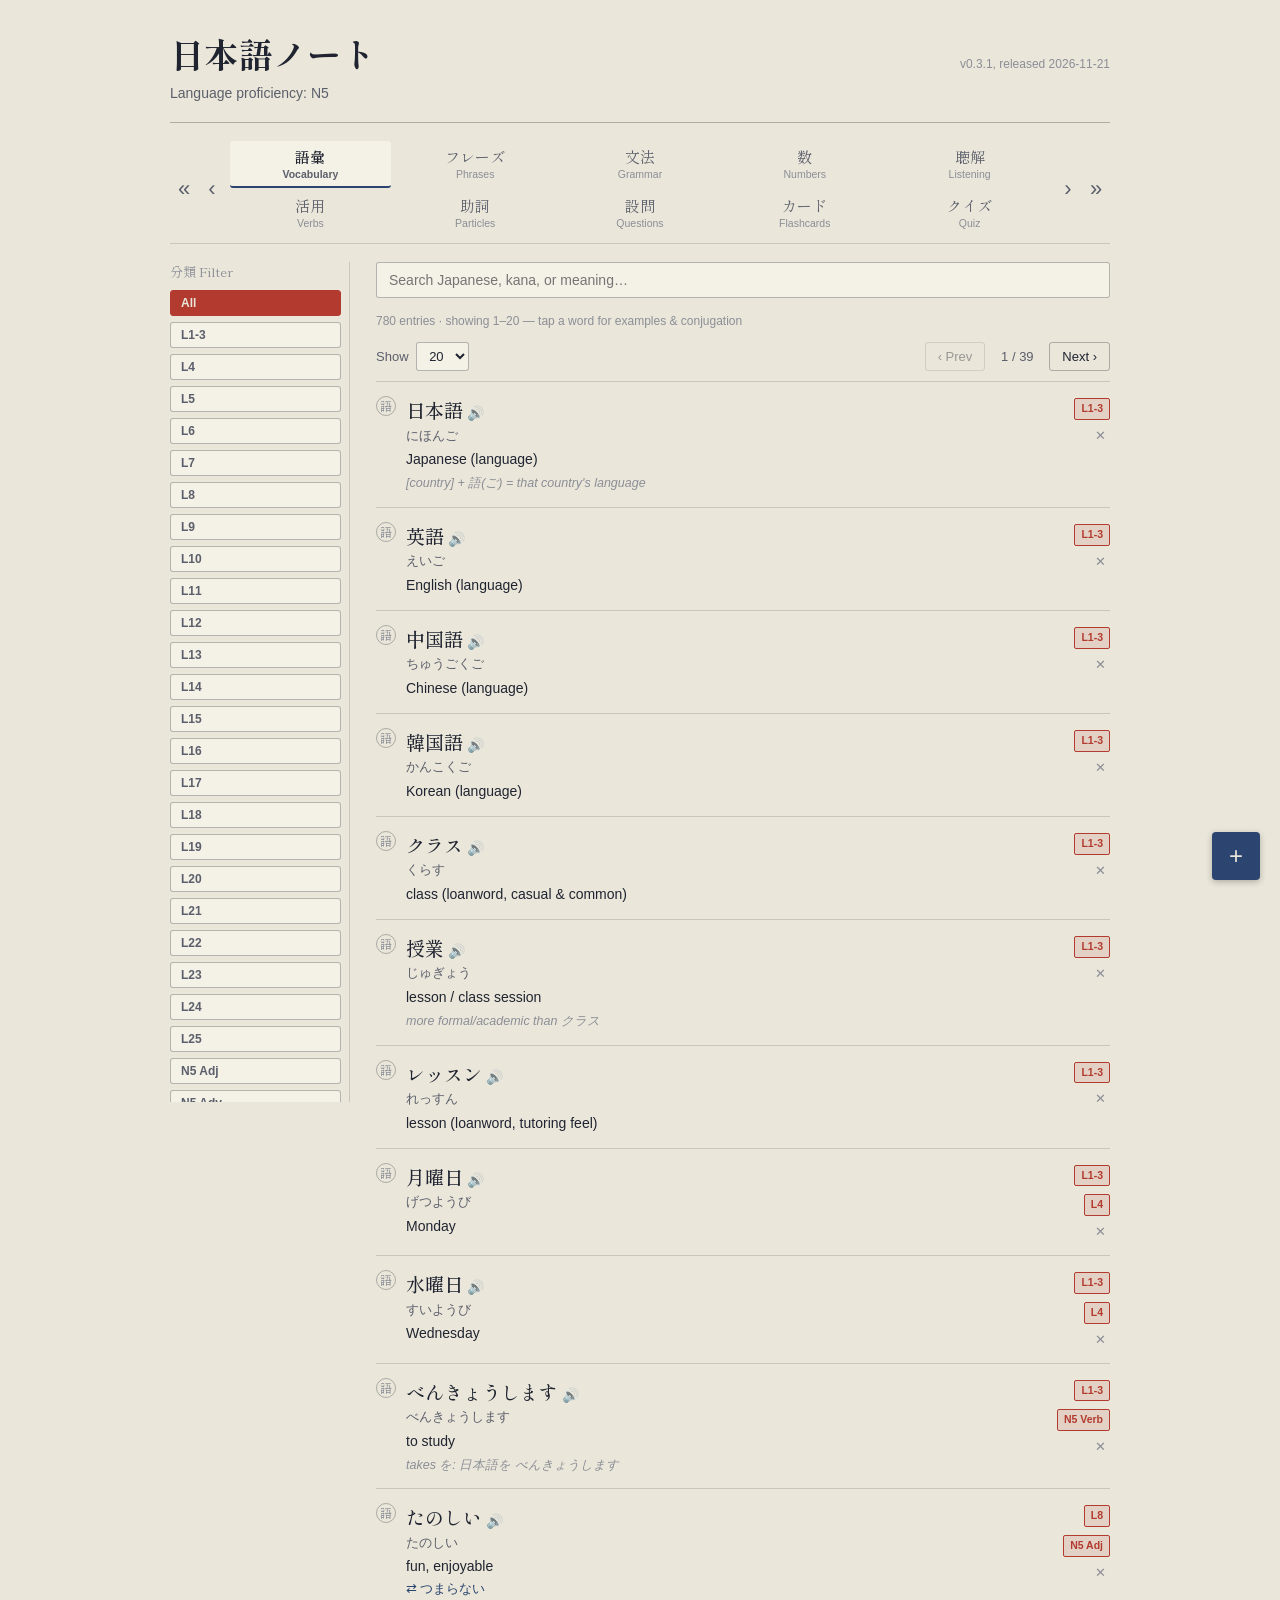
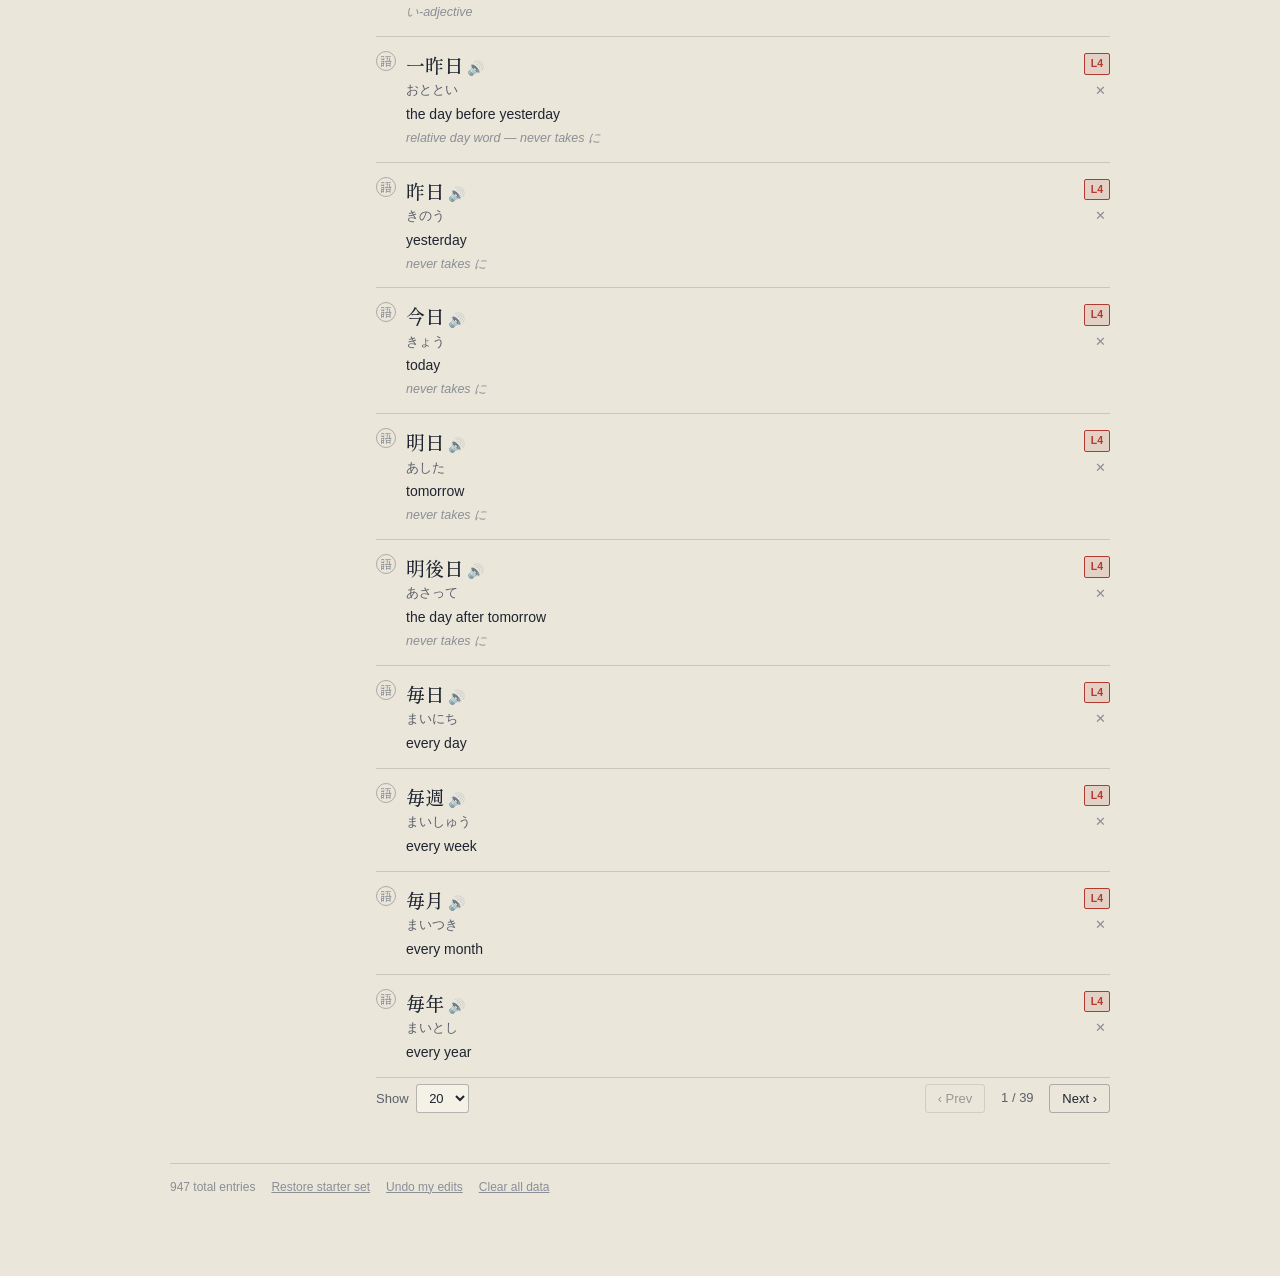
==== commit 22b79619: "Add files via upload" ====
--- a/standalone/nihongo-note.html
+++ b/standalone/nihongo-note.html
@@ -588,37 +588,65 @@
   .mock-card { border: 1px solid var(--indigo); border-radius: 6px; background: var(--paper-card); padding: 16px; margin: 4px 0 8px; display: flex; flex-direction: column; gap: 8px; align-items: flex-start; }
   .plain-table td { font-family: var(--font-display); font-size: 14px; line-height: 1.5; }
   .fmt-opt { align-items: flex-start; }
-
-  /* answer sheet */
-  .sheet-row { display: flex; flex-wrap: wrap; align-items: center; gap: 6px 12px; padding: 7px 0; border-bottom: 1px solid var(--hairline); }
-  .sheet-num { width: 26px; font-weight: 700; color: var(--ink-soft); font-size: 13px; }
-  .sheet-opts { display: flex; gap: 6px; }
-  .sheet-opt { width: 34px; height: 34px; border-radius: 50%; border: 1px solid var(--hairline-strong); background: var(--paper-card); color: var(--ink); cursor: pointer; font-size: 14px; }
-  .sheet-opt.sel { background: var(--indigo); border-color: var(--indigo); color: var(--paper); font-weight: 700; }
-  .sheet-opt.right { border: 2px solid var(--success); color: var(--success); background: var(--paper-card); font-weight: 700; }
-  .sheet-opt.sel.right { background: var(--success); color: var(--paper); }
-  .sheet-opt.wrong { background: var(--seal); border-color: var(--seal); color: var(--paper); }
-  .sheet-note { flex: 1 1 220px; font-size: 12.5px; color: var(--ink-soft); }
+  /* v0.2.2: on narrow screens the category bar sits above the search box and list */
+  @media (max-width: 879px) {
+    .list-layout { display: flex; flex-direction: column; }
+    .list-layout .side-filter { order: -1; }
+    .list-layout .list-main { width: 100%; }
+    .tab-arrow { padding: 0 5px; }
+  }
+
+
+  /* v0.3.1 */
+  .app { overflow-x: clip; }
+  .tabs-wrap { display: grid; grid-template-columns: auto minmax(0, 1fr) auto; align-items: center; gap: 4px; border-bottom: 1px solid var(--hairline); margin-bottom: 18px; padding-bottom: 6px; }
+  .tab-arrows { display: flex; align-items: center; }
+  .tabs-wrap .tab-arrow { width: 28px; height: 44px; padding: 0; text-align: center; flex: 0 0 auto; }
+  .tabs-wrap nav.tabs { display: grid; grid-template-columns: repeat(5, minmax(0, 1fr)); gap: 2px 4px; overflow: visible; border-bottom: none; margin: 0; }
+  .tabs-wrap nav.tabs button { display: flex; flex-direction: column; align-items: center; justify-content: center; gap: 1px; min-width: 0; padding: 5px 2px 6px; border-radius: 3px; border-bottom: 2px solid transparent; white-space: nowrap; }
+  .tabs-wrap nav.tabs button .jp { margin: 0; font-size: 15px; }
+  .tabs-wrap nav.tabs button .en { font-size: 10.5px; color: var(--ink-faint); max-width: 100%; overflow: hidden; text-overflow: ellipsis; }
+  .tabs-wrap nav.tabs button.active { background: var(--paper-card); border-bottom-color: var(--indigo); }
+  .tabs-wrap nav.tabs button.active .en { color: var(--ink-soft); }
+  @media (max-width: 520px) {
+    .tabs-wrap nav.tabs button .en { display: none; }
+    .tabs-wrap .tab-arrow { width: 22px; font-size: 20px; }
+  }
+  .ant { margin-top: 3px; font-size: 12.5px; color: var(--indigo); }
+  .qp-title { font-family: var(--font-display); font-size: 17px; font-weight: 700; flex: 1; }
+  .qp-pat { padding: 10px 0 6px; border-bottom: 1px solid var(--hairline); }
+  .qp-pat:last-child { border-bottom: none; }
+  .qp-tpl { font-family: var(--font-display); font-size: 17px; font-weight: 600; }
+  .qp-zh { font-size: 13.5px; color: var(--ink-soft); margin-top: 2px; }
+  .qp-note { font-size: 12.5px; color: var(--ink-faint); margin-top: 3px; }
+  .src-chip { display: inline-block; font-size: 10.5px; font-weight: 700; color: var(--seal); border: 1px solid var(--seal); border-radius: 2px; padding: 0 5px; margin-left: 4px; vertical-align: middle; }
+  .src-chip.soft { color: var(--ink-faint); border-color: var(--hairline-strong); }
+  .qp-pat .transcript { margin-top: 4px; }
 </style>
 </head>
 <body>
 <div class="app">
   <header class="top">
-    <div class="top-row"><h1>日本語ノート</h1><span class="ver-line">v0.2.1, released 2026-11-15</span></div>
+    <div class="top-row"><h1>日本語ノート</h1><span class="ver-line">v0.3.1, released 2026-11-21</span></div>
     <p class="prof-line">Language proficiency: N5</p>
   </header>
 
-  <div class="tabs-wrap"><button class="tab-arrow" id="tabPrev" aria-label="Previous section">‹</button><nav class="tabs" id="tabs">
-    <button data-tab="vocab" class="active"><span class="jp">語彙</span>Vocabulary</button>
-    <button data-tab="phrase"><span class="jp">フレーズ</span>Phrases</button>
-    <button data-tab="grammar"><span class="jp">文法</span>Grammar</button>
-    <button data-tab="numbers"><span class="jp">数</span>Numbers</button>
-    <button data-tab="listening"><span class="jp">聴解</span>Listening</button>
-    <button data-tab="verbs"><span class="jp">活用</span>Verbs</button>
-    <button data-tab="particles"><span class="jp">助詞</span>Particles</button>
-    <button data-tab="flashcards"><span class="jp">カード</span>Flashcards</button>
-    <button data-tab="quiz"><span class="jp">クイズ</span>Quiz</button>
-  </nav><button class="tab-arrow" id="tabNext" aria-label="Next section">›</button></div>
+  <div class="tabs-wrap">
+    <div class="tab-arrows"><button class="tab-arrow" id="tabFirst" aria-label="First section">«</button><button class="tab-arrow" id="tabPrev" aria-label="Previous section">‹</button></div>
+    <nav class="tabs" id="tabs">
+      <button data-tab="vocab" class="active"><span class="jp">語彙</span><span class="en">Vocabulary</span></button>
+      <button data-tab="phrase"><span class="jp">フレーズ</span><span class="en">Phrases</span></button>
+      <button data-tab="grammar"><span class="jp">文法</span><span class="en">Grammar</span></button>
+      <button data-tab="numbers"><span class="jp">数</span><span class="en">Numbers</span></button>
+      <button data-tab="listening"><span class="jp">聴解</span><span class="en">Listening</span></button>
+      <button data-tab="verbs"><span class="jp">活用</span><span class="en">Verbs</span></button>
+      <button data-tab="particles"><span class="jp">助詞</span><span class="en">Particles</span></button>
+      <button data-tab="patterns"><span class="jp">設問</span><span class="en">Questions</span></button>
+      <button data-tab="flashcards"><span class="jp">カード</span><span class="en">Flashcards</span></button>
+      <button data-tab="quiz"><span class="jp">クイズ</span><span class="en">Quiz</span></button>
+    </nav>
+    <div class="tab-arrows"><button class="tab-arrow" id="tabNext" aria-label="Next section">›</button><button class="tab-arrow" id="tabLast" aria-label="Last section">»</button></div>
+  </div>
 
   <main id="content"></main>
 
@@ -1631,6 +1659,70 @@
     {id:"pg6",category:"grammar",jp:"其他句型的常體",reading:"sonota",meaning:"常見句型的丁寧形→普通形",lesson:"L20|普通形",notes:"〜たいです→〜たい／〜てください→〜て／〜ています→〜ている／〜なければなりません→〜なければならない／〜ことができます→〜ことができる／〜と思います→〜と思う。"}
   ];
   SEED = SEED.concat(C_PACK);
+  var V31_PACK = [
+    {id:"v31",category:"vocab",jp:"次",reading:"つぎ",meaning:"next",lesson:"N5 Adv",notes:"其實是名詞，常像副詞用：「次、〜」＝接下來；「次の〜」＝下一個〜；「次に」＝其次。過去問（2018 聴解）：学生は、次、何日に学校に来ますか。"},
+    {id:"v32",category:"vocab",jp:"もっと",reading:"もっと",meaning:"more; even more",lesson:"N5 Adv",notes:"もっと＋形容詞＝更…。過去問（2018 聴解）：もっと早いですよ。"},
+    {id:"v33",category:"vocab",jp:"ちょうど",reading:"ちょうど",meaning:"exactly; just",lesson:"N5 Adv",notes:"ちょうど12時です＝剛好12點。"},
+    {id:"v34",category:"vocab",jp:"たいてい",reading:"たいてい",meaning:"usually; mostly",lesson:"N5 Adv",notes:"たいてい7時に起きます。"},
+    {id:"v35",category:"vocab",jp:"まず",reading:"まず",meaning:"first of all",lesson:"N5 Adv",notes:"聴解問「まず何をしますか」時，答案是第一件事。"},
+    {id:"v36",category:"vocab",jp:"はじめに",reading:"はじめに",meaning:"first; at the beginning",lesson:"N5 Adv",notes:"過去問（2009・2012・2018）常問：はじめに何をしますか。"},
+    {id:"v37",category:"vocab",jp:"みんな",reading:"みんな",meaning:"everyone; all",lesson:"N5 Adv",notes:"みんなで＝大家一起。"},
+    {id:"v38",category:"vocab",jp:"いちばん",reading:"いちばん",meaning:"the most; number one",lesson:"L12|N5 Adv",notes:"〜で〜がいちばん〜です。"},
+    {id:"v39",category:"vocab",jp:"いかが",reading:"いかが",meaning:"how (polite)",lesson:"N5 Adv",notes:"いかがですか＝どうですか的禮貌說法；也用來請對方吃東西。"},
+    {id:"v310",category:"vocab",jp:"もう",reading:"もう",meaning:"already; (one) more",lesson:"L7|N5 Adv",notes:"もう食べました（已經）／もう一つ（再一個）。"},
+    {id:"v311",category:"vocab",jp:"まだ",reading:"まだ",meaning:"still; not yet",lesson:"L7|N5 Adv",notes:"回答「もう〜ましたか」：いいえ、まだです。"},
+    {id:"v312",category:"vocab",jp:"けっこうです",reading:"けっこうです",meaning:"no, thank you; that's fine",lesson:"L14|N5 Greet",notes:"拒絕對方的提議：いいえ、けっこうです。"},
+    {id:"v313",category:"vocab",jp:"どうぞ",reading:"どうぞ",meaning:"please (go ahead / have some)",lesson:"N5 Greet",notes:"お茶、どうぞ。＝請喝茶。"},
+    {id:"v314",category:"vocab",jp:"どうも",reading:"どうも",meaning:"thanks; very",lesson:"N5 Greet",notes:"どうもありがとうございます。"},
+    {id:"v315",category:"vocab",jp:"同じ",reading:"おなじ",meaning:"same",lesson:"N5 Adj",notes:"後面直接接名詞，不加な或の：同じ日、同じ服。"},
+    {id:"v316",category:"vocab",jp:"おにぎり",reading:"おにぎり",meaning:"rice ball",lesson:"N5 Food",notes:"過去問（2012・2018 聴解）。"},
+    {id:"v317",category:"vocab",jp:"みかん",reading:"みかん",meaning:"mandarin orange",lesson:"N5 Food",notes:"漢字：蜜柑。過去問（2018 聴解）。"},
+    {id:"v318",category:"vocab",jp:"そば",reading:"そば",meaning:"soba (buckwheat noodles)",lesson:"N5 Food",notes:"同音：そば＝旁邊。そば屋＝蕎麥麵店（過去問 2018 聴解）。"},
+    {id:"v319",category:"vocab",jp:"ラーメン",reading:"らーめん",meaning:"ramen",lesson:"N5 Food",notes:"過去問（2012 文法・聴解）。"},
+    {id:"v320",category:"vocab",jp:"カレー",reading:"かれー",meaning:"curry",lesson:"N5 Food",notes:"カレー屋＝咖哩店（過去問 2018 聴解）。"},
+    {id:"v321",category:"vocab",jp:"ピザ",reading:"ぴざ",meaning:"pizza",lesson:"N5 Food",notes:"過去問（2018 聴解）。"},
+    {id:"v322",category:"vocab",jp:"スパゲティ",reading:"すぱげてぃ",meaning:"spaghetti",lesson:"N5 Food",notes:"過去問（2018 聴解）。"},
+    {id:"v323",category:"vocab",jp:"バナナ",reading:"ばなな",meaning:"banana",lesson:"N5 Food",notes:"過去問（2018 読解・聴解）。"},
+    {id:"v324",category:"vocab",jp:"すいか",reading:"すいか",meaning:"watermelon",lesson:"N5 Food",notes:"過去問（2018 文法）。"},
+    {id:"v325",category:"vocab",jp:"いちご",reading:"いちご",meaning:"strawberry",lesson:"N5 Food",notes:"いちごのケーキ（過去問 2018 文法）。"},
+    {id:"v326",category:"vocab",jp:"とうふ",reading:"とうふ",meaning:"tofu",lesson:"N5 Food",notes:"過去問（2012 読解）。"},
+    {id:"v327",category:"vocab",jp:"しょうゆ",reading:"しょうゆ",meaning:"soy sauce",lesson:"N5 Food",notes:"過去問（2012 読解）。"},
+    {id:"v328",category:"vocab",jp:"なっとう",reading:"なっとう",meaning:"natto (fermented soybeans)",lesson:"N5 Food",notes:"過去問（2018 文法・読解）。"},
+    {id:"v329",category:"vocab",jp:"クッキー",reading:"くっきー",meaning:"cookie",lesson:"N5 Food",notes:"過去問（2018 聴解）。"},
+    {id:"v330",category:"vocab",jp:"ケーキ",reading:"けーき",meaning:"cake",lesson:"N5 Food",notes:"ケーキ屋＝蛋糕店（過去問 2012 語彙・2018 文法）。"},
+    {id:"v331",category:"vocab",jp:"チョコレート",reading:"ちょこれーと",meaning:"chocolate",lesson:"N5 Food",notes:"過去問（2018 聴解）。"},
+    {id:"v332",category:"vocab",jp:"アイスクリーム",reading:"あいすくりーむ",meaning:"ice cream",lesson:"L13|N5 Food",notes:""},
+    {id:"v333",category:"vocab",jp:"紅茶",reading:"こうちゃ",meaning:"black tea",lesson:"N5 Food",notes:"過去問（2018 文法）。"},
+    {id:"v334",category:"vocab",jp:"牛肉",reading:"ぎゅうにく",meaning:"beef",lesson:"N5 Food",notes:""},
+    {id:"v335",category:"vocab",jp:"豚肉",reading:"ぶたにく",meaning:"pork",lesson:"N5 Food",notes:""},
+    {id:"v336",category:"vocab",jp:"鶏肉",reading:"とりにく",meaning:"chicken (meat)",lesson:"N5 Food",notes:"過去問（2009 読解）。"},
+    {id:"v337",category:"vocab",jp:"食堂",reading:"しょくどう",meaning:"cafeteria; dining hall",lesson:"N5 Place",notes:"過去問（2012・2018 聴解）。"},
+    {id:"v338",category:"vocab",jp:"八百屋",reading:"やおや",meaning:"greengrocer",lesson:"N5 Place",notes:"過去問（2018 文法）。"},
+    {id:"v339",category:"vocab",jp:"肉屋",reading:"にくや",meaning:"butcher's shop",lesson:"N5 Place",notes:"〜屋＝〜店。過去問（2009 読解）。"},
+    {id:"v340",category:"vocab",jp:"魚屋",reading:"さかなや",meaning:"fish shop",lesson:"N5 Place",notes:"過去問（2009 読解）。"},
+    {id:"v341",category:"vocab",jp:"花屋",reading:"はなや",meaning:"flower shop",lesson:"N5 Place",notes:"過去問（2009 読解）。"},
+    {id:"v342",category:"vocab",jp:"薬屋",reading:"くすりや",meaning:"pharmacy",lesson:"N5 Place",notes:"過去問（2009 読解）。"},
+    {id:"v343",category:"vocab",jp:"パン屋",reading:"ぱんや",meaning:"bakery",lesson:"N5 Place",notes:"過去問（2009 読解・2012 聴解）。"},
+    {id:"v344",category:"vocab",jp:"アパート",reading:"あぱーと",meaning:"apartment",lesson:"N5 Place",notes:"過去問（2012 語彙）。"},
+    {id:"v345",category:"vocab",jp:"つまらない",reading:"つまらない",meaning:"boring",lesson:"N5 Adj",notes:"い-adjective。反義：おもしろい・たのしい。"},
+    {id:"v346",category:"vocab",jp:"汚い",reading:"きたない",meaning:"dirty",lesson:"N5 Adj",notes:"い-adjective。反義：きれい。"},
+    {id:"v347",category:"vocab",jp:"太い",reading:"ふとい",meaning:"thick (round things)",lesson:"N5 Adj",notes:"い-adjective"},
+    {id:"v348",category:"vocab",jp:"細い",reading:"ほそい",meaning:"thin; narrow",lesson:"N5 Adj",notes:"い-adjective。ほそいみち＝窄路。"},
+    {id:"v349",category:"vocab",jp:"厚い",reading:"あつい",meaning:"thick (flat things)",lesson:"N5 Adj",notes:"い-adjective。同音：暑い・熱い。"},
+    {id:"v350",category:"vocab",jp:"薄い",reading:"うすい",meaning:"thin (flat things)",lesson:"N5 Adj",notes:"い-adjective"},
+    {id:"v351",category:"vocab",jp:"うるさい",reading:"うるさい",meaning:"noisy",lesson:"N5 Adj",notes:"い-adjective。過去問（2009・2012 語彙）。"},
+    {id:"v352",category:"vocab",jp:"丸い",reading:"まるい",meaning:"round",lesson:"N5 Adj",notes:"い-adjective"},
+    {id:"v353",category:"vocab",jp:"靴下",reading:"くつした",meaning:"socks",lesson:"N5 Thing",notes:"過去問（2012 聴解）。"},
+    {id:"v354",category:"vocab",jp:"消しゴム",reading:"けしごむ",meaning:"eraser",lesson:"N5 Thing",notes:""},
+    {id:"v355",category:"vocab",jp:"ボールペン",reading:"ぼーるぺん",meaning:"ballpoint pen",lesson:"N5 Thing",notes:""},
+    {id:"v356",category:"vocab",jp:"エレベーター",reading:"えれべーたー",meaning:"elevator",lesson:"N5 Thing",notes:""},
+    {id:"v357",category:"vocab",jp:"メートル",reading:"めーとる",meaning:"metre",lesson:"N5 Count",notes:"500メートルおよぎました。"},
+    {id:"v358",category:"vocab",jp:"グラム",reading:"ぐらむ",meaning:"gram",lesson:"N5 Count",notes:""},
+    {id:"v359",category:"vocab",jp:"一日",reading:"いちにち",meaning:"one day; all day",lesson:"N5 Time",notes:"天數的「一天」是いちにち；日期的「1號」是ついたち。"},
+    {id:"v360",category:"vocab",jp:"〜日間",reading:"〜にちかん",meaning:"for ~ days",lesson:"N5 Time|N5 Count",notes:"二日間〜十日間跟日期讀法一樣：ふつかかん、むいかかん…。過去問：4日間（2012 聴解）、六日間（2018 聴解）。"},
+    {id:"v361",category:"vocab",jp:"何日間",reading:"なんにちかん",meaning:"how many days",lesson:"N5 Time|N5 Q-word",notes:""}
+  ];
+  SEED = SEED.concat(V31_PACK);
 
   var CAT_LABEL = {vocab:"語", phrase:"句", grammar:"文"};
   var CAT_TITLE = {vocab:"Vocabulary", phrase:"Phrase", grammar:"Grammar"};
@@ -1715,6 +1807,7 @@
     searchText = "";
     tagFilter = "";
     numDrill = null;
+    qpDrill = null;
     verbDrill = null;
     partDrill = null;
     listenView = "home";
@@ -1726,9 +1819,9 @@
       b.classList.toggle("active", b === btn);
     });
     render();
-    try { btn.scrollIntoView({inline: "center", block: "nearest", behavior: "smooth"}); } catch (err) {}
   }
   tabsNav.addEventListener("click", function(e){ activateTab(e.target.closest("button[data-tab]")); });
+  tabsNav.style.gridTemplateColumns = "repeat(" + Math.ceil(tabsNav.querySelectorAll("button[data-tab]").length / 2) + ", minmax(0, 1fr))";
   function stepTab(dir){
     var bs = Array.prototype.slice.call(tabsNav.querySelectorAll("button[data-tab]")), i = 0;
     bs.forEach(function(b, k){ if (b.classList.contains("active")) i = k; });
@@ -1736,6 +1829,8 @@
   }
   document.getElementById("tabPrev").addEventListener("click", function(){ stepTab(-1); });
   document.getElementById("tabNext").addEventListener("click", function(){ stepTab(1); });
+  document.getElementById("tabFirst").addEventListener("click", function(){ var bs = tabsNav.querySelectorAll("button[data-tab]"); activateTab(bs[0]); });
+  document.getElementById("tabLast").addEventListener("click", function(){ var bs = tabsNav.querySelectorAll("button[data-tab]"); activateTab(bs[bs.length - 1]); });
 
   function escapeHtml(s){
     return String(s == null ? "" : s).replace(/[&<>"']/g, function(c){
@@ -1896,6 +1991,23 @@
     });
   }
 
+  var ANT_PAIRS = [["大きい", "小さい"], ["新しい", "古い"], ["いい／良い", "悪い"], ["暑い", "寒い"], ["熱い", "冷たい"], ["難しい", "易しい"], ["難しい", "簡単"], ["高い", "安い"], ["高い", "低い"], ["多い", "少ない"], ["早い", "遅い"], ["速い", "遅い"], ["近い", "遠い"], ["広い", "狭い"], ["重い", "軽い"], ["長い", "短い"], ["明るい", "暗い"], ["強い", "弱い"], ["面白い", "つまらない"], ["たのしい", "つまらない"], ["おいしい", "まずい"], ["白い", "黒い"], ["暖かい", "涼しい"], ["甘い", "辛い"], ["忙しい", "暇"], ["静か", "にぎやか"], ["静か", "うるさい"], ["好き", "嫌い"], ["上手", "下手"], ["便利", "不便"], ["きれい", "汚い"], ["太い", "細い"], ["厚い", "薄い"]];
+  var ANT_MAP = null;
+  function antBase(j){ return String(j || "").replace(/（な）/g, ""); }
+  function antList(e){
+    if (!e || e.category !== "vocab") return [];
+    if (!ANT_MAP) {
+      ANT_MAP = {};
+      ANT_PAIRS.forEach(function(p){ (ANT_MAP[p[0]] = ANT_MAP[p[0]] || []).push(p[1]); (ANT_MAP[p[1]] = ANT_MAP[p[1]] || []).push(p[0]); });
+    }
+    return ANT_MAP[antBase(e.jp)] || [];
+  }
+  function findVocabBase(b){
+    for (var i = 0; i < entries.length; i++) if (entries[i].category === "vocab" && antBase(entries[i].jp) === b) return entries[i];
+    return null;
+  }
+  function antLabel(b){ var e = findVocabBase(b); return e ? e.jp : b; }
+
   function rowHtml(e, compact){
     var canSpeak = e.category !== "grammar";
     return '<div class="entry-row' + (compact ? ' compact' : '') + '" data-open="' + e.id + '">' +
@@ -1904,6 +2016,7 @@
         '<div class="jp-line">' + (e.lesson === "N5 Colour" ? colourSwatch(e.jp) : "") + escapeHtml(e.jp) + (canSpeak ? speakerBtn(speakTextFor(e)) : "") + '</div>' +
         (e.reading ? '<div class="reading">' + escapeHtml(e.reading) + '</div>' : '') +
         '<div class="meaning">' + escapeHtml(e.meaning) + '</div>' +
+        (antList(e).length ? '<div class="ant">⇄ ' + escapeHtml(antList(e).map(antLabel).join("・")) + '</div>' : '') +
         (e.notes && !compact ? '<div class="notes">' + escapeHtml(e.notes) + '</div>' : '') +
       '</div>' +
       '<div class="row-side">' +
@@ -2123,6 +2236,12 @@
       '<div class="detail-meaning">' + escapeHtml(e.meaning) + '</div>' +
       '<div class="detail-meta">' + chipsHtml(e) + '<span class="cat-mono">' + CAT_LABEL[e.category] + '</span></div>' +
       (e.notes ? '<div class="detail-notes">' + escapeHtml(e.notes) + '</div>' : '');
+    var ants = antList(e);
+    if (ants.length) {
+      html += '<h3 class="detail-h">反義詞 <span class="detail-sub">opposite</span></h3><div class="entry-list">';
+      ants.forEach(function(a){ var ae = findVocabBase(a); html += ae ? rowHtml(ae, true) : '<p class="num-note">' + escapeHtml(a) + '</p>'; });
+      html += '</div>';
+    }
     if (conj) {
       html += '<h3 class="detail-h">活用 <span class="detail-sub">' + escapeHtml(conj.kind) + '</span></h3><table class="conj-table">';
       conj.rows.forEach(function(row){
@@ -2167,6 +2286,7 @@
     {chip:"〜分", title:"分（〜分）", note:"ふん／ぷん交替", rows:[["1分","いっぷん",1],["2分","にふん",0],["3分","さんぷん",1],["4分","よんぷん",1],["5分","ごふん",0],["6分","ろっぷん",1],["7分","ななふん",0],["8分","はっぷん",1],["9分","きゅうふん",0],["10分","じゅっぷん",1],["30分","さんじゅっぷん／半",0],["何分","なんぷん",1]]},
     {chip:"〜月", title:"月份（〜月）", note:"4月・7月・9月不規則", rows:[["1月","いちがつ",0],["2月","にがつ",0],["3月","さんがつ",0],["4月","しがつ",1],["5月","ごがつ",0],["6月","ろくがつ",0],["7月","しちがつ",1],["8月","はちがつ",0],["9月","くがつ",1],["10月","じゅうがつ",0],["11月","じゅういちがつ",0],["12月","じゅうにがつ",0],["何月","なんがつ",0]]},
     {chip:"〜日", title:"日期（〜日）", note:"1〜10日全部不規則，14・20・24日也要背", rows:[["1日","ついたち",1],["2日","ふつか",1],["3日","みっか",1],["4日","よっか",1],["5日","いつか",1],["6日","むいか",1],["7日","なのか",1],["8日","ようか",1],["9日","ここのか",1],["10日","とおか",1],["11日","じゅういちにち",0],["14日","じゅうよっか",1],["17日","じゅうしちにち",0],["19日","じゅうくにち",0],["20日","はつか",1],["24日","にじゅうよっか",1],["27日","にじゅうしちにち",0],["何日","なんにち",0]]},
+    {chip: "〜日間", title: "天數（〜日・〜日間）", note: "一天是いちにち（不是ついたち）；二天以上跟日期讀法一樣，可以加「間」。過去問：4日間、六日間", rows: [["1日", "いちにち", 1], ["2日（間）", "ふつか（かん）", 1], ["3日（間）", "みっか（かん）", 1], ["4日（間）", "よっか（かん）", 1], ["5日（間）", "いつか（かん）", 1], ["6日（間）", "むいか（かん）", 1], ["7日（間）", "なのか（かん）", 1], ["8日（間）", "ようか（かん）", 1], ["9日（間）", "ここのか（かん）", 1], ["10日（間）", "とおか（かん）", 1], ["14日（間）", "じゅうよっか（かん）", 1], ["20日（間）", "はつか（かん）", 1], ["何日（間）", "なんにち（かん）", 0]]},
     {chip:"〜時間", title:"時間長度（〜時間）", note:"跟〜時一樣：4・7・9注意", rows:[["1時間","いちじかん",0],["2時間","にじかん",0],["3時間","さんじかん",0],["4時間","よじかん",1],["5時間","ごじかん",0],["6時間","ろくじかん",0],["7時間","しちじかん／ななじかん",1],["8時間","はちじかん",0],["9時間","くじかん",1],["10時間","じゅうじかん",0],["何時間","なんじかん",0]]},
     {chip:"〜週間", title:"星期長度（〜週間）", rows:[["1週間","いっしゅうかん",1],["2週間","にしゅうかん",0],["3週間","さんしゅうかん",0],["4週間","よんしゅうかん",0],["5週間","ごしゅうかん",0],["6週間","ろくしゅうかん",0],["7週間","ななしゅうかん",0],["8週間","はっしゅうかん",1],["9週間","きゅうしゅうかん",0],["10週間","じゅっしゅうかん",1],["何週間","なんしゅうかん",0]]},
     {chip:"〜か月", title:"月數（〜か月）", rows:[["1か月","いっかげつ",1],["2か月","にかげつ",0],["3か月","さんかげつ",0],["4か月","よんかげつ",0],["5か月","ごかげつ",0],["6か月","ろっかげつ",1],["7か月","ななかげつ",0],["8か月","はちかげつ／はっかげつ",1],["9か月","きゅうかげつ",0],["10か月","じゅっかげつ",1],["何か月","なんかげつ",0]]},
@@ -2227,7 +2347,7 @@
       if (s.note) html += '<p class="num-note">' + escapeHtml(s.note) + '</p>';
       html += '<div class="num-grid">';
       s.rows.forEach(function(r){
-        html += '<div class="num-cell"><span class="num-written">' + escapeHtml(r[0]) + '</span><span class="num-reading' + (r[2] ? ' irr' : '') + '">' + escapeHtml(r[1]) + '</span>' + speakerBtn(String(r[1]).split("／")[0]) + '</div>';
+        html += '<div class="num-cell"><span class="num-written">' + escapeHtml(r[0]) + '</span><span class="num-reading' + (r[2] ? ' irr' : '') + '">' + escapeHtml(r[1]) + '</span>' + speakerBtn(String(r[1]).split("／")[0].replace(/[（）]/g, "")) + '</div>';
       });
       html += '</div>';
     });
@@ -2248,7 +2368,7 @@
       var html = '<div class="quiz-summary"><div class="big-score">' + d.score + ' / ' + d.questions.length + '</div>';
       if (d.missed.length) {
         html += '<p class="count-note">要再看一次：</p><ul>';
-        d.missed.forEach(function(m){ html += '<li><strong>' + escapeHtml(m.written) + '</strong> ＝ <span class="irr-mark">' + escapeHtml(m.reading) + '</span> <span class="detail-sub">' + escapeHtml(m.section) + '</span> ' + speakerBtn(m.reading.split("／")[0]) + '</li>'; });
+        d.missed.forEach(function(m){ html += '<li><strong>' + escapeHtml(m.written) + '</strong> ＝ <span class="irr-mark">' + escapeHtml(m.reading) + '</span> <span class="detail-sub">' + escapeHtml(m.section) + '</span> ' + speakerBtn(m.reading.split("／")[0].replace(/[（）]/g, "")) + '</li>'; });
         html += '</ul>';
       } else {
         html += '<p class="count-note">全對——完璧です！</p>';
@@ -2284,7 +2404,7 @@
           if (b2.getAttribute("data-r") === q.item.reading) { b2.classList.add("correct"); mk.textContent = "◯"; }
           else if (b2.getAttribute("data-r") === chosen) { b2.classList.add("wrong"); mk.textContent = "✗"; }
         });
-        speak(q.item.reading.split("／")[0]);
+        speak(q.item.reading.split("／")[0].replace(/[（）]/g, ""));
         document.getElementById("numNextWrap").style.display = "block";
       });
     });
@@ -2377,6 +2497,7 @@
       '<button class="pack-card" id="packQR"><span class="pack-jp">即時応答</span><span class="pack-en">Quick Response · ' + LISTEN_QR.length + ' 題</span><span class="pack-desc">聽一句話，從三個「用聽的」回應中選出正確的——選項不會先顯示文字，跟真實考試一樣。</span></button>' +
       '<button class="pack-card" id="packConv"><span class="pack-jp">会話</span><span class="pack-en">Conversations · ' + LISTEN_CONV.length + ' 題</span><span class="pack-desc">聽一段兩人對話（男女聲音不同），回答 JLPT 式問題，答完可逐句重播＋中譯。</span></button>' +
     '</div>';
+    html += '<div class="pack-grid"><button class="pack-card" id="packQP"><span class="pack-jp">設問パターン</span><span class="pack-en">Question patterns · 過去問</span><span class="pack-desc">聽力常見問句已移到「設問」分頁：依考試題型整理，附中文翻譯和練習。</span></button></div>';
     html += '<h3 class="detail-h">真人語音資源</h3><div class="native-links">' +
       '<a href="https://youtube.com/playlist?list=PLkGU7DnOLgRMl-h4NxxrGbK-UdZHIXzKQ" target="_blank" rel="noopener">▶ The Nihongo Nook — N5 聴解 Practice Tests（59部影片）</a>' +
       '<a href="https://www.jlpt.jp/e/samples/sample09.html" target="_blank" rel="noopener">▶ JLPT 官方 N5 樣題＋聽力音檔（免費）</a>' +
@@ -2385,8 +2506,116 @@
     document.getElementById("slowToggle").addEventListener("change", function(ev){ listenSlow = ev.target.checked; });
     document.getElementById("packQR").addEventListener("click", function(){ qrDrill = buildListenDrill(LISTEN_QR); listenView = "qr"; renderListening(); });
     document.getElementById("packConv").addEventListener("click", function(){ convDrill = buildListenDrill(LISTEN_CONV); listenView = "conv"; renderListening(); });
+    document.getElementById("packQP").addEventListener("click", function(){ qpFilter = "聴解12"; activateTab(tabsNav.querySelector('button[data-tab="patterns"]')); });
     updateFooterCount();
   }
+  // ---------- 設問 Question patterns (past papers, merged with the old common-questions list) ----------
+  var QP_SECS = [["指示", "指示文"], ["語彙", "文字・語彙"], ["文法", "文法"], ["読解", "読解"], ["聴解12", "聴解 1・2"], ["聴解3", "聴解 3"], ["聴解4", "聴解 4"], ["訊號", "訊號詞"]];
+  var QP_GROUPS = [{"sec": "指示", "title": "考試指示文", "tip": "每一份考卷的指示文幾乎一樣。先記住意思，考試時看到就知道要做什麼。", "pats": [["＿＿の ことばは ひらがなで どう かきますか。", "劃線的詞用平假名怎麼寫？（漢字讀音）", [["＿＿の ことばは どう よみますか。", "劃線的詞怎麼唸？（2009 的說法）"]], "09 12 18", ""], ["＿＿の ことばは どう かきますか。", "劃線的詞要怎麼寫？（選漢字或片假名）", [], "09 12 18", ""], ["（　）に なにを いれますか。", "（　）裡要填什麼？", [["（　）に なにが はいりますか。", "（　）裡會放進什麼？（2018 的說法）"]], "09 12 18", ""], ["＿＿の ぶんと だいたい おなじ いみの ぶんが あります。", "有一個句子和劃線的句子意思大致相同，請選出來。", [], "09 12 18", ""], ["★ に 入る ものは どれですか。", "★ 的位置要放哪一個？", [], "09 12 18", "先把四個詞排成句子，再看 ★ 是第幾個。"], ["ぶんしょうの いみを かんがえて、（　）に 何を 入れますか。", "想想文章的意思，（　）裡要填什麼？", [], "12 18", ""], ["つぎの ぶんしょうを 読んで、しつもんに こたえて ください。", "讀下面的文章，回答問題。", [["つぎの ぶんを 読んで しつもんに こたえて ください。", "讀下面的句子，回答問題。（2009 的說法）"]], "09 12 18", ""], ["右の ページを 見て、下の しつもんに こたえて ください。", "看右邊那一頁，回答下面的問題。（情報検索）", [], "12 18", ""], ["はじめに しつもんを きいて ください。それから はなしを きいて ください。", "先聽問題，再聽對話。（聴解 1・2）", [], "18", "問題會播兩次：對話前一次、對話後一次。"], ["えを みながら しつもんを きいて ください。やじるしの ひとは なんと いいますか。", "一邊看圖一邊聽問題。箭頭指的人要說什麼？（聴解 3）", [], "18", ""], ["えなどが ありません。ぶんを きいて、いちばん いい ものを えらんで ください。", "沒有圖。聽句子，選出最好的回答。（聴解 4）", [], "18", ""], ["１・２・３・４から いちばん いい ものを ひとつ えらんで ください。", "從1・2・3・4中選出一個最好的。", [], "09 12 18", ""]]}, {"sec": "語彙", "title": "文字・語彙：考什麼、陷阱在哪", "tip": "四個部分：漢字讀音、寫法、依句意選詞、同義句。下面是每部分最常見的陷阱，例句是筆記本自己寫的。", "pats": [["漢字讀音：長音（う）", "せんしゅ／せんしゅう 這種差一個「う」的選項", [["来週 → らいしゅう", "下週"], ["学校 → がっこう", "學校"]], "12", ""], ["漢字讀音：促音（っ）", "ろくぽん／ろっぽん 這種有沒有小「っ」", [["六本 → ろっぽん", "六支"], ["三つ → みっつ", "三個"]], "12 18", ""], ["漢字讀音：清音或濁音", "はんふん／はんぶん、てんき／でんき", [["半分 → はんぶん", "一半"], ["元気 → げんき", "有精神"], ["電気 → でんき", "電燈"]], "09 12 18", ""], ["寫法：字形相近的漢字", "見／貝、会／公、来／未", [["みて → 見て（不是 貝て）", "看"], ["かいしゃ → 会社（不是 公社）", "公司"], ["らいげつ → 来月（不是 未月）", "下個月"]], "12 18", ""], ["寫法：片假名相似字", "シ／ツ、ソ／ン、ワ／ウ、ル／レ", [["しゃわー → シャワー", "淋浴"], ["わいしゃつ → ワイシャツ", "襯衫"], ["ほてる → ホテル", "飯店"]], "09 12 18", ""], ["依句意選詞：量詞・單位", "（　）裡放量詞或單位", [["わたしの へやは 3（かい）です。", "我的房間在3樓。"], ["500（メートル） およぎました。", "游了500公尺。"]], "12 18", ""], ["依句意選詞：動詞", "看受詞決定動詞", [["ナイフで パンを（きって）ください。", "請用刀切麵包。"], ["ギターを（ひきます）。", "彈吉他。"], ["かぜが（ふいて）います。", "風在吹。"]], "12 18", ""], ["依句意選詞：看前半句的原因", "〜から、（　）です", [["そうじを したから、へやは（きれい）です。", "打掃過了，所以房間很乾淨。"], ["となりの へやが（うるさい）です。", "隔壁房間很吵。"]], "09 12 18", ""], ["同義句：反義詞＋否定", "＿＿＝反義詞的否定", [["くらい ＝ あかるくない", "暗＝不亮"], ["つまらない ＝ おもしろくない", "無聊＝不有趣"]], "12 18", "反義詞清單在語彙分頁，每個形容詞下面的 ⇄。"], ["同義句：時間說法", "昨晚、前天、去年、每天晚上", [["ゆうべ ＝ きのうの よる", "昨晚"], ["おととし ＝ にねんまえ", "前年＝兩年前"], ["まいばん ＝ よるは いつも", "每天晚上"]], "09 12 18", ""], ["同義句：家人說法", "雙親、祖父母", [["りょうしん ＝ ちちと はは", "雙親＝爸爸和媽媽"], ["そふと そぼ ＝ おじいさんと おばあさん", "祖父母"]], "18", ""], ["同義句：授受方向互換", "かす⇄かりる、あげる⇄もらう", [["Aさんは Bさんに かしました ＝ Bさんは Aさんに かりました", "A借給B＝B向A借"], ["Aさんは Bさんに あげました ＝ Bさんは Aさんに もらいました", "A給B＝B從A收到"]], "18", ""], ["同義句：工作・洗衣", "つとめる＝はたらく、せんたくする＝あらう", [["ぎんこうに つとめて います ＝ ぎんこうで はたらいて います", "在銀行工作"], ["シャツを せんたくしました ＝ シャツを あらいました", "洗了襯衫"]], "09 18", ""]]}, {"sec": "文法", "title": "文法：考什麼", "tip": "もんだい1 選助詞・疑問詞・副詞・動詞形；もんだい2 排序（★）；もんだい3 文章填空。例句是筆記本自己寫的。", "pats": [["［名詞］（　）［動詞］：選助詞", "に・を・で・へ・が・と・や 的分辨", [["友だち（に）会いました。", "見了朋友。"], ["7時に うち（を）出ます。", "七點出門。"], ["バス（で）学校へ 行きます。", "搭公車去學校。"], ["父（が）作った いす", "爸爸做的椅子"]], "09 12 18", ""], ["數量＋で／ぐらい", "全部で、〜ぐらい", [["五つ（で）500円です。", "五個500圓。"], ["空港まで バスで 2時間（ぐらい）です。", "到機場搭公車大約2小時。"]], "12 18", ""], ["AはBより〜／Aのほうが", "比較", [["姉は 私（より） 背が 高いです。", "姊姊比我高。"]], "12", ""], ["疑問詞：どこ・いかが・何か", "看回答選疑問詞", [["旅行は（いかが）でしたか。", "旅行怎麼樣？"], ["（どこ）で 買いましたか。", "在哪裡買的？"], ["（何か） 飲みませんか。", "要不要喝點什麼？"]], "12 18", ""], ["副詞：まだ・もう・また・あまり", "副詞要和後面的形式配合", [["いいえ、（まだ）です。", "不，還沒。"], ["じゃ、（また） あした。", "那明天見。"], ["さいきん（あまり） テレビを 見ません。", "最近不太看電視。"]], "12 18", ""], ["動詞形：〜ながら・〜てから・〜まえに", "接續的動詞形", [["音楽を 聞き（ながら） 勉強します。", "一邊聽音樂一邊唸書。"], ["うちに かえって（から） 何を しましたか。", "回家後做了什麼？"], ["食べる（まえに） 手を あらいます。", "吃之前洗手。"]], "09 12 18", ""], ["會話的固定說法", "店裡、電話、邀請", [["（電話で）山田さんを おねがいします。", "（電話）請找山田先生。"], ["りんごの ジュースを 二つ ください。", "請給我兩杯蘋果汁。"], ["リンさんも いっしょに 行きませんか。", "林先生也要一起去嗎？"]], "12 18", ""], ["授受：あげる・もらう・くれる", "誰給誰", [["この 時計は 兄に（もらいました）。", "這支錶是從哥哥那收到的。"]], "12", ""], ["★ 排序：修飾語放在名詞前面", "名詞修飾和語順", [["きのう 母が 作った ケーキ", "昨天媽媽做的蛋糕"], ["駅の 近くに ある 本屋", "車站附近的書店"], ["日曜日に 公園で とった しゃしん", "星期天在公園拍的照片"]], "09 12 18", ""], ["文章填空：接續詞", "でも・だから・それから・そして", [["…好きです。でも、あまり 上手じゃ ありません。", "…喜歡。但是不太擅長。"], ["…雨でした。だから、うちに いました。", "…下雨。所以待在家。"]], "09 12 18", ""], ["文章填空：時態・請求", "過去還是現在、〜てください", [["先週 京都へ 行きました。", "上週去了京都。"], ["みなさんも ぜひ 来て ください。", "大家也一定要來。"]], "09 12 18", ""]]}, {"sec": "読解", "title": "読解：問題怎麼問", "tip": "先看問題再讀文章。注意「はじめに」「〜あとで」「どうして」：答案常在「〜から」前面或「でも」後面。", "pats": [["「わたし」は ［時］、何を しましたか。", "「我」（某時）做了什麼？", [["「わたし」は きのう、何を しましたか。", "「我」昨天做了什麼？"], ["「わたし」は けさ、何を 食べましたか。", "「我」今天早上吃了什麼？"]], "12 18", "「でも、けさは〜」：今天和平常不一樣。"], ["［人］は はじめに 何を しますか。", "［人］首先要做什麼？", [["メモを 読んで、リンさんは はじめに 何を しますか。", "讀了便條，林先生首先要做什麼？"]], "18", "便條裡「〜前に」的事要先做。"], ["［人］は ［〜た あとで］、［物］を どうしますか。", "［人］做完…之後，［物］要怎麼處理？", [["しょくじの あとで、さらを どうしますか。", "吃完飯後，盤子怎麼處理？"]], "12", ""], ["［人］は あした どうしますか。", "［人］明天要怎麼做？", [["「わたし」は あした どうしますか。", "「我」明天要怎麼做？"]], "12", ""], ["どうして ＿＿〜ましたか。", "為什麼（劃線部分）…？", [["どうして こまりましたか。", "為什麼傷腦筋？"], ["どうして 早く 起きましたか。", "為什麼早起？"]], "12 18", "理由在劃線部分的前一句或前一段。"], ["［人］は 何を まちがえましたか。", "［人］弄錯了什麼？", [["田中さんは 何を まちがえましたか。", "田中弄錯了什麼？"]], "18", "答案常在最後一句。"], ["［だれ］は ［だれ］に 何が 言いたいですか。", "（公告・通知）想對誰說什麼？", [["学校は 学生に 何が 言いたいですか。", "學校想對學生說什麼？"]], "18", ""], ["［人］は いつ 時間が ありますか。", "［人］什麼時候有空？", [["先生は いつ 時間が ありますか。", "老師什麼時候有空？"]], "09", ""], ["［場所］から いちばん 近い ［物］は どれですか。", "離［場所］最近的［物］是哪一個？", [["駅から いちばん 近い 店は どれですか。", "離車站最近的店是哪一間？"]], "09", "となり＞まえ＞ちかく：畫一張小地圖。"], ["今の ［物］は どれですか。", "（看圖）現在的［物］是哪一個？", [["今の へやは どれですか。", "現在的房間是哪一個？"]], "12", "「〜がほしいです」是還沒有的東西。"], ["［人］は 今日 どこへ 行きますか。", "［人］今天要去哪裡？", [["リンさんは 今日 どこへ 行きますか。", "林先生今天要去哪裡？"]], "09", ""], ["［乗り物］は どれに 乗りますか。／どの 行き方で 行きますか。", "要搭哪一班？用哪一種走法去？", [["電車は どれに 乗りますか。", "要搭哪一班電車？"], ["マリアさんは どの 行き方で 行きますか。", "瑪莉亞用哪一種方式去？"]], "09 18", "先用條件刪去（錢、時間），再比較。"], ["〜たいです。いつが 安いですか。", "想〜。哪一天比較便宜？（看傳單）", [["パンと 牛乳を 同じ 日に 買いたいです。いつが 安いですか。", "想同一天買麵包和牛奶，哪天便宜？"]], "12", ""]]}, {"sec": "聴解12", "title": "聴解 1・2：何を（要做什麼）", "tip": "最常見的題型。對話中常改變主意，要聽最後決定的那件事。問「はじめに／まず」就是問第一件事。", "pats": [["［人］は これから 何を しますか。", "［人］接下來要做什麼？", [["男の人は これから 何を しますか。", "男的接下來要做什麼？"], ["女の人は このあと 何を しますか。", "女的之後要做什麼？"]], "", ""], ["［人］は はじめに／まず 何を しますか。", "［人］首先要做什麼？", [["男の人は はじめに 何を しますか。", "男的首先要做什麼？"], ["女の人は まず 何を しますか。", "女的首先要做什麼？"]], "09 12", ""], ["［人］は ［時］、何を しますか。", "［人］（某時）要做什麼？", [["二人は 日曜日に 何を しますか。", "兩個人星期天要做什麼？"], ["男の人は あしたの 午前、何を しますか。", "男的明天上午要做什麼？"]], "09 18", ""], ["［人］は 何を 持って いきますか。", "［人］要帶什麼去？", [["学生は あした 何を 持って いきますか。", "學生明天要帶什麼去？"], ["男の人は パーティーに 何を 持って いきますか。", "男的要帶什麼去派對？"]], "12 18", "聽清楚是誰帶；「〜は重いから着いてから買う」要刪掉。"], ["［人］は ［場所］に／から 何を ［動詞］ますか。", "［人］在／從［場所］［做］什麼？", [["学生は つくえの 上に 何を おきますか。", "學生在桌上放什麼？"], ["女の人は かばんから 何を 出しますか。", "女的從包包拿出什麼？"]], "12 18", "中途改數量或加東西：聽到最後。"], ["［人］は 何を 買いますか／食べますか。", "［人］要買／吃什麼？", [["男の人は 何を 買いますか。", "男的要買什麼？"], ["女の人は 何を 食べますか。", "女的要吃什麼？"]], "", ""], ["［人］は 何の ［物］を 作りましたか。", "［人］做了什麼的［物］？", [["女の人は 何の ケーキを 作りましたか。", "女的做了什麼蛋糕？"]], "18", "「〜と〜を少し」也算在裡面。"], ["［人］は ［時］、何を しましたか。", "［人］（某時）做了什麼？", [["男の人は きのう、何を しましたか。", "男的昨天做了什麼？"]], "", ""]]}, {"sec": "聴解12", "title": "聴解 1・2：どこ（哪裡）", "tip": "注意方位詞（前・隣・中）和「〜じゃなくて」的更正。「どこで」問動作地點，「どこへ」問目的地，「どこに」問存在位置。", "pats": [["［人］は どこへ 行きますか／行きましたか。", "［人］要去／去了哪裡？", [["男の人は どこへ 行きますか。", "男的要去哪裡？"], ["女の人は きのう どこへ 行きましたか。", "女的昨天去了哪裡？"]], "09 12 18", "對話常有兩個人兩個地點：問的是哪一個人。"], ["［人］は ［場所］で、どこを 勉強しますか。", "［人］在［場所］要唸哪裡（哪一頁）？", [["学生は うちで、どこを 勉強しますか。", "學生在家要唸哪部分？"]], "09 12 18", "聽「〜まで終わりました」和「〜番」。"], ["二人は どこで ［動詞］ますか。", "兩個人在哪裡［做］？", [["二人は どこで 会いますか。", "兩個人在哪裡見面？"], ["二人は どこで ばんごはんを 食べますか。", "兩人在哪裡吃晚餐？"], ["男の人は きのう どこで 昼ご飯を 食べましたか。", "男的昨天在哪裡吃午餐？"]], "12", "第一個提議常被否定（人が多い、休み），聽最後的決定。"], ["［物］は どこに ありますか。", "［物］在哪裡？", [["本屋は どこに ありますか。", "書店在哪裡？"], ["女の人は かばんを どこに 置きますか。", "女的把包包放在哪裡？"]], "", ""], ["［人］は どの ［場所］に 行きますか。", "［人］要去哪一間［場所］？", [["学生は 午後 どの 教室に 行きますか。", "學生下午要去哪間教室？"]], "18", "問「午前」還是「午後」要聽清楚。"], ["何の 店に ［〜に］ 行きますか。", "去什麼店［做…］？", [["こんばん 何の 店に ごはんを 食べに 行きますか。", "今晚去什麼店吃飯？"]], "18", "原本的店休息時，會改去別家。"]]}, {"sec": "聴解12", "title": "聴解 1・2：いつ・何時・何曜日・何日（時間）", "tip": "數字讀音是關鍵：4時よじ、7時しちじ、9時くじ、1日ついたち〜10日とおか、20日はつか。對話常先說一個時間再改。", "pats": [["［人］は 何日に ［動詞］ますか。", "［人］幾號［做］？", [["学生は 何日に 学校に 来ますか。", "學生幾號來學校？"], ["女の人の たんじょうびは 何月何日ですか。", "女的生日是幾月幾號？"]], "18", "「〜から〜まで休み」：隔天才是答案。"], ["［人］は 何曜日の ［物］で ［動詞］ますか。", "［人］在星期幾的［物］［做］？", [["男の人は 何曜日の クラスで 勉強しますか。", "男的上星期幾的課？"], ["テストは 何曜日ですか。", "考試是星期幾？"]], "18", "用刪去法：哪幾天不行、哪天時間短。"], ["二人は いつ 会いますか。", "兩個人什麼時候見面？", [["二人は いつ 会いますか。", "兩個人什麼時候見面？"]], "", ""], ["何時から 何時までですか。／何時に ［動詞］ましたか。", "從幾點到幾點？幾點［做］？", [["店は 何時から 何時までですか。", "店從幾點開到幾點？"], ["男の人は けさ 何時に 起きましたか。", "男的今天早上幾點起床？"]], "", ""]]}, {"sec": "聴解12", "title": "聴解 1・2：いくら・いくつ・何人・どのぐらい（數量）", "tip": "聽「全部で」（總共）和量詞。中途常會加減數量，最後的數字才是答案。", "pats": [["［人］は 一日に 何回 ［動詞］ますか。", "［人］一天［做］幾次？", [["男の人は 一日に 何回 くすりを 飲みますか。", "男的一天吃幾次藥？"]], "12", "「朝と夜」＝2回；「昼は飲まないで」要減掉。"], ["［人］は 何時間 ［動詞］ますか。", "［人］［做］幾個小時？", [["男の学生は 今日 何時間 勉強しますか。", "男學生今天唸幾小時？"]], "12", "平常的時間和「今日」不一樣。"], ["［A］から［B］まで、何時間／どのぐらい かかりますか。", "從A到B要多久？", [["うちから 駅まで どのぐらい かかりますか。", "從家到車站要多久？"], ["東京から 大阪まで 何時間 かかりますか。", "從東京到大阪要幾小時？"]], "18", "「1時間半早い」這種比較要自己算。"], ["［人］は ［家族］が 何人 いますか。", "［人］有幾個［家人］？", [["女の人は 姉が 何人 いますか。", "女的有幾個姊姊？"], ["男の人は 兄弟が 何人 いますか。", "男的有幾個兄弟姊妹？"]], "18", "別人的小孩人數是陷阱。"], ["［物］は 何番ですか。／何番の ［乗り物］に 乗りますか。", "［物］幾號？搭幾號［車］？", [["男の人の へやは 何番ですか。", "男的房間幾號？"], ["男の人は 何番の バスに 乗りますか。", "男的搭幾號公車？"]], "12", "號碼常被更正：「〜じゃなくて〜」。"], ["全部で いくらですか。／いくつ 買いますか。", "總共多少錢？買幾個？", [["全部で いくらですか。", "總共多少錢？"], ["女の人は りんごを いくつ 買いますか。", "女的買幾顆蘋果？"]], "", ""], ["何人 来ますか。／何枚 ［動詞］ますか。", "幾個人來？［做］幾張？", [["パーティーに 何人 来ますか。", "派對有幾個人來？"], ["男の人は 何枚 コピーしますか。", "男的要影印幾張？"]], "", ""]]}, {"sec": "聴解12", "title": "聴解 1・2：どれ・どの・どんな（哪一個）", "tip": "通常搭配圖片。聽形容詞（大きい・黒い・長い）和「〜のほう」，常有兩個條件都要對。", "pats": [["［人］は どの ［物］を ［動詞］ますか。", "［人］［做］哪一個［物］？", [["女の人は どの ぼうしを 買いますか。", "女的買哪頂帽子？"], ["店の人は どの くつを 取りますか。", "店員拿哪雙鞋？"], ["男の人は どの 本を 女の人に わたしますか。", "男的把哪本書交給女的？"]], "12 18", "大小／長短＋顏色／圖案：兩個條件都要對。"], ["［人］の ［家族］は どの 人ですか。", "［人］的［家人］是哪一位？", [["山田さんの お兄さんは どの 人ですか。", "山田的哥哥是哪一位？"]], "09", "聽外表：眼鏡・帽子・長髮。"], ["［人］の ［物］は どれですか。", "［人］的［物］是哪一個？", [["女の人の かばんは どれですか。", "女的包包是哪一個？"], ["男の人の へやは どれですか。", "男的房間是哪一個？"]], "", ""], ["どんな ［人／物］ですか。", "是什麼樣的［人／物］？", [["新しい 先生は どんな 人ですか。", "新老師是什麼樣的人？"]], "", ""], ["［人］は どの ［乗り物］に 乗りますか。", "［人］搭哪一班［車］？", [["男の人は どの 電車に 乗りますか。", "男的搭哪一班電車？"]], "", ""]]}, {"sec": "聴解12", "title": "聴解 1・2：何で・どうやって（方法・交通）", "tip": "「何で」在這裡問方式（搭什麼、用什麼）。常出現「前は〜でしたが、今は〜」。", "pats": [["［人］は 何で ［場所］に 来て いますか。", "［人］（平常）怎麼來［場所］？", [["女の人は 何で 学校に 来て いますか。", "女的平常怎麼來學校？"], ["二人は 何で 京都へ 行きますか。", "兩人怎麼去京都？"]], "18", "問的是現在的方式。"], ["［人］は 何で ［物］を 書きますか。", "［人］用什麼寫［物］？", [["学生は 何で しゅくだいを 書きますか。", "學生用什麼寫作業？"]], "12", "「〜じゃなくて〜」後面的才是答案。"], ["どうやって 来ましたか。", "怎麼來的？", [["女の人は どうやって 学校へ 来ましたか。", "女的是怎麼來學校的？"]], "", ""]]}, {"sec": "聴解12", "title": "聴解 1・2：どうして（為什麼）", "tip": "答案通常在「〜から」前面。問的是誰的理由，要聽清楚主語。", "pats": [["［人］は どうして ［動詞］ませんか／ましたか。", "［人］為什麼（不）［做］？", [["男の人は どうして パーティーに 行きませんか。", "男的為什麼不去派對？"], ["女の人は どうして おそく なりましたか。", "女的為什麼遲到？"], ["男の人は どうして きのう 学校を 休みましたか。", "男的昨天為什麼沒去學校？"]], "", ""]]}, {"sec": "聴解12", "title": "聴解 1・2：だれ（誰）", "tip": "「だれが」問做的人，「だれと」問一起的人，「だれに」問對象，「だれの」問所有者。", "pats": [["［人］は だれと ［動詞］ますか。", "［人］和誰［做］？", [["女の学生は だれと 住んで いますか。", "女學生和誰住？"], ["女の人は だれと 旅行に 行きましたか。", "女的和誰去旅行？"]], "12", "家人住哪裡要分清楚。"], ["だれが／だれに／だれの", "誰做的／從誰／誰的", [["だれが りょうりを 作りましたか。", "是誰做的菜？"], ["男の人は だれに プレゼントを もらいましたか。", "男的從誰那裡收到禮物？"], ["これは だれの かさですか。", "這是誰的傘？"]], "", ""]]}, {"sec": "聴解12", "title": "聴解 1・2：どうですか（狀況・感想）", "tip": "聽形容詞和它的過去式、否定式（よかった、あまり〜なかった）。", "pats": [["［物］は どうでしたか／どうなりますか。", "［物］怎麼樣？會怎麼樣？", [["旅行は どうでしたか。", "旅行怎麼樣？"], ["あしたの 天気は どうなりますか。", "明天天氣會怎麼樣？"], ["男の人は 今、どんな 気持ちですか。", "男的現在是什麼心情？"]], "", ""]]}, {"sec": "聴解3", "title": "聴解 3：這時候說什麼（発話表現）", "tip": "先聽懂場面（誰、在哪、想做什麼），再選最自然的一句。每題都問「何と言いますか」。", "pats": [["［場面］。何と 言いますか。", "［某情境］。要說什麼？", [["何と 言いますか。", "要說什麼？"]], "09 12 18", ""], ["［人］に 何と 言いますか。", "對［人］要說什麼？", [["店の 人に 何と 言いますか。", "對店員要說什麼？"], ["先生に 何と 言いますか。", "對老師要說什麼？"]], "12 18", ""], ["［場所］で ［人］を 呼びます。", "在［場所］叫［人］", [["きっさてんで 店の 人を 呼びます。", "在咖啡廳叫店員。"]], "09 12 18", "→ すみません。"], ["［物］を ［動詞］たいです。", "想［做…］", [["友だちの かさを 使いたいです。", "想用朋友的傘。"], ["友だちと いっしょに 帰りたいです。", "想和朋友一起回去。"]], "09 18", "借東西 → 〜を貸してください；一起做 → 〜ましょう。"], ["［人］に ［物］を あげます。", "要給［人］［物］", [["友だちに お菓子を あげます。", "要送朋友點心。"], ["先生に 花を あげます。", "要送老師花。"]], "18", "→ 〜、いかがですか／どうぞ。"], ["［人］は ［物］が ありません。", "［人］沒有［物］", [["友だちは ペンが ありません。", "朋友沒有筆。"]], "12", "→ 〜、使いますか。（借出去的說法）"], ["［場所］で ［物］を 買います。", "在［場所］買［物］", [["駅で きっぷを 買います。", "在車站買車票。"]], "12", "→ 〜を ください。"], ["あいさつの 場面", "打招呼：吃飯前後、分開、進房間", [["ごはんを 食べました。", "吃完飯了。（→ ごちそうさまでした）"], ["友だちと わかれます。", "要和朋友分開了。（→ じゃ、また）"], ["先生の へやに 入ります。", "要進老師的房間。（→ 失礼します）"]], "12", ""], ["ちゅうい・さいそく", "提醒、催促", [["友だちの 前に 車が 来ました。", "有車子朝朋友過來。（→ あぶないですよ）"], ["たのんだ 料理が 来ません。", "點的菜還沒來。（→ まだですか）"]], "18", ""], ["せきを ゆずる", "讓座", [["電車の 中です。おばあさんが 来ました。", "在電車上，有位老太太來了。（→ ここ、どうぞ）"]], "12", ""]]}, {"sec": "聴解4", "title": "聴解 4：聽一句，選回答（即時応答）", "tip": "沒有圖。先抓疑問詞：いつ→時間點、どこ→地點、何時の→幾點的、もう→まだです／今からです。", "pats": [["お国は どちらですか。", "您是哪國人？", [], "09 12 18", "→ 國名，不是方向（あちら）。"], ["いつ ［動詞］ましたか。", "什麼時候［做］的？", [["いつ この 町に 来ましたか。", "什麼時候來這個城市的？"]], "18", "→ 時間點（去年），不是期間（3か月）。"], ["今日は 何日ですか。", "今天幾號？", [["今日は 何曜日ですか。", "今天星期幾？"]], "12", "→ 日期（三日），不是期間（3週間）。"], ["何時に ［動詞］ますか。", "幾點［做］？", [["あした 何時に 会社に 来ますか。", "明天幾點來公司？"]], "12", "→ 時刻（9時半），不是方法或人數。"], ["何時の ［乗り物］に 乗りますか。", "搭幾點的［交通工具］？", [["何時の 電車に 乗りますか。", "搭幾點的電車？"], ["何時の バスに 乗りますか。", "搭幾點的公車？"]], "18", "→ 〜時の〜です，不是「〜で行きます」。"], ["［場所］は どこですか。", "［場所］在哪裡？", [["トイレは どこですか。", "廁所在哪裡？"]], "12", "→ あそこです。"], ["どこで 買いましたか。", "在哪裡買的？", [["その かさ、どこで 買いましたか。", "那把傘在哪買的？"]], "18", "→ 地點，或「わたしが作りました」。"], ["もう ［動詞］ましたか。", "已經［做］了嗎？", [["しゅくだいは もう しましたか。", "作業做了嗎？"]], "18", "→ いいえ、まだです／今からです。"], ["どこかへ 出かけましたか。", "有去哪裡嗎？", [["週末は どこかへ 行きましたか。", "週末有去哪裡嗎？"]], "18", "→ どこへも行きませんでした。"], ["［人］の ［物］を 知って いますか。", "你知道［人］的［物］嗎？", [["山田さんの うちを 知って いますか。", "你知道山田家在哪嗎？"]], "18", "→ はい、知っています／いいえ、知りません。"], ["それは 何の ［物］ですか。", "那是什麼（內容）的［物］？", [["それは 何の 雑誌ですか。", "那是什麼雜誌？"]], "12", "→ 内容（料理の〜），不是所有者（私の〜）。"], ["〜ましょうか。", "我來…好嗎？（提議幫忙）", [["かばんを 持ちましょうか。", "我幫你拿包包好嗎？"]], "12", "→ ありがとうございます／すみません、お願いします。"], ["〜ませんか。", "要不要…？（邀請）", [["いっしょに 帰りませんか。", "要不要一起回去？"]], "12", "→ そうしましょう／ええ、いいですね。"], ["［物］、どうぞ。", "請用［物］", [["コーヒー、どうぞ。", "請喝咖啡。"]], "09", "→ ありがとうございます。"]]}, {"sec": "訊號", "title": "訊號詞：聽到這些，答案常在後面", "tip": "對話轉折的地方：改主意、更正、追加、決定順序。", "pats": [["でも", "但是：後面才是重點", [["映画に 行きたいです。でも、今日は 時間が ありません。", "想去看電影，但是今天沒時間。"]], "", ""], ["やっぱり", "還是…：改變主意，後面是最後決定", [["コーヒーを ください。あ、やっぱり 紅茶を お願いします。", "請給我咖啡。啊，還是要紅茶。"]], "", ""], ["じゃ", "那麼：要做決定了", [["じゃ、三時に 駅で 会いましょう。", "那就三點在車站見。"]], "", ""], ["〜じゃなくて", "不是…而是…：更正", [["月曜日じゃなくて、火曜日です。", "不是星期一，是星期二。"]], "12", ""], ["〜は ちょっと…", "委婉的拒絕＝不行", [["土曜日は ちょっと…。", "星期六有點不方便…"]], "09", ""], ["それから", "然後、還有：追加的內容", [["牛乳を 買って ください。それから、卵も お願いします。", "請買牛奶，還有蛋。"]], "18", ""], ["〜だけ", "只有…", [["一つだけ ください。", "只要一個。"]], "", ""], ["全部で", "總共", [["全部で 千二百円です。", "總共1200圓。"]], "", ""], ["まず／はじめに", "首先：問第一件事時的答案", [["まず、手を 洗って ください。", "首先，請洗手。"]], "09 12", ""], ["〜てから", "做完…之後：決定順序", [["宿題を してから、遊びに 行きます。", "做完作業後去玩。"]], "12", ""], ["〜前に", "…之前：前面那件事先做", [["寝る前に、薬を 飲みます。", "睡前吃藥。"]], "18", ""], ["あ、すみません", "啊，不好意思：要更正前面說的", [["二つ ください。あ、すみません、三つ お願いします。", "請給我兩個。啊，抱歉，要三個。"]], "18", ""], ["次（つぎ）", "接下來、下一個", [["次は 何を しますか。", "接下來要做什麼？"]], "18", ""], ["もっと", "更…：比較的重點", [["もっと 安いのは ありますか。", "有更便宜的嗎？"]], "18", ""]]}];
+  var qpFilter = "", qpDrill = null;
+  function qpSpeakable(t){ return !/[［＿★（）〜／…]/.test(t); }
+  function qpAudio(t){ return String(t).replace(/（→[^）]*）/g, "").replace(/（[^）]*）/g, "").replace(/[→＝⇄]/g, "、").replace(/[［］＿★]/g, ""); }
+  function qpSrc(src){ return src ? '<span class="src-chip">過去問 ' + src.split(" ").map(function(y){ return "20" + y; }).join("・") + '</span>' : '<span class="src-chip soft">常見</span>'; }
+  function qpGroups(){ return QP_GROUPS.filter(function(g){ return !qpFilter || g.sec === qpFilter; }); }
+  function renderPatterns(){
+    if (qpDrill) { renderQPDrill(); return; }
+    stopSpeech();
+    var side = '<aside class="side-filter"><p class="side-title">題型 Section</p><div class="tagbar"><button class="tag-chip' + (qpFilter === "" ? " active" : "") + '" data-qs="">All</button>' +
+      QP_SECS.map(function(x){ return '<button class="tag-chip' + (qpFilter === x[0] ? " active" : "") + '" data-qs="' + x[0] + '">' + escapeHtml(x[1]) + '</button>'; }).join("") + '</div></aside>';
+    var gs = qpGroups(), nP = 0, nV = 0;
+    gs.forEach(function(g){ nP += g.pats.length; g.pats.forEach(function(p){ nV += p[2].length; }); });
+    var main = '<p class="count-note">過去問（2009・2012・2018）的問題整理成句型：［　］是可以替換的部分。' + nP + ' 個句型、' + nV + ' 個例句。點例句可以聽。</p>' +
+      '<div class="listen-controls"><button class="btn primary" id="qpDrillBtn">聽問句，選意思（10題）</button><label class="listen-slow"><input type="checkbox" id="slowToggle"' + (listenSlow ? ' checked' : '') + '> 慢速</label></div>';
+    gs.forEach(function(g){
+      var secName = QP_SECS.filter(function(x){ return x[0] === g.sec; })[0][1];
+      main += '<div class="p-card"><div class="p-head"><span class="qp-title">' + escapeHtml(g.title) + '</span><span class="seal-chip static">' + escapeHtml(secName) + '</span></div><p class="num-note">' + escapeHtml(g.tip) + '</p>';
+      g.pats.forEach(function(p){
+        main += '<div class="qp-pat"><div class="qp-tpl">' + escapeHtml(p[0]) + (qpSpeakable(p[0]) ? ' ' + speakerBtn(p[0]) : '') + '</div><div class="qp-zh">' + escapeHtml(p[1]) + ' ' + qpSrc(p[3]) + '</div>';
+        if (p[4]) main += '<div class="qp-note">提示：' + escapeHtml(p[4]) + '</div>';
+        if (p[2].length) {
+          main += '<div class="transcript">';
+          p[2].forEach(function(v){ main += '<button class="t-line" data-t="' + escapeHtml(qpAudio(v[0])) + '"><span class="t-jp">' + escapeHtml(v[0]) + '</span></button><p class="t-zh">' + escapeHtml(v[1]) + '</p>'; });
+          main += '</div>';
+        }
+        main += '</div>';
+      });
+      main += '</div>';
+    });
+    content.innerHTML = '<div class="list-layout"><div class="list-main">' + main + '</div>' + side + '</div>';
+    content.querySelectorAll("[data-qs]").forEach(function(c){ c.addEventListener("click", function(){ qpFilter = c.getAttribute("data-qs") || ""; renderPatterns(); }); });
+    document.getElementById("qpDrillBtn").addEventListener("click", function(){ startQPDrill(); renderPatterns(); });
+    document.getElementById("slowToggle").addEventListener("change", function(ev){ listenSlow = ev.target.checked; });
+    content.querySelectorAll(".t-line").forEach(function(tl){ tl.addEventListener("click", function(){ speakSeq([{t: tl.getAttribute("data-t"), p: 1}]); }); });
+    wireSpeakers();
+    updateFooterCount();
+  }
+  function qpPool(groups){
+    var pool = [];
+    groups.forEach(function(g){ g.pats.forEach(function(p){
+      if (qpSpeakable(p[0]) && p[1]) pool.push([p[0], p[1]]);
+      p[2].forEach(function(v){ if (v[1] && !/[→＝]/.test(v[0])) pool.push([v[0], v[1]]); });
+    }); });
+    return pool;
+  }
+  function startQPDrill(){
+    var pool = qpPool(qpGroups());
+    if (pool.length < 6) pool = qpPool(QP_GROUPS);
+    var seen = {};
+    pool = pool.filter(function(it){ if (seen[it[0]]) return false; seen[it[0]] = true; return true; });
+    var qs = shuffleArr(pool).slice(0, 10).map(function(it){
+      var ds = [], g = 0;
+      while (ds.length < 3 && g++ < 120) { var o = pick(pool)[1]; if (o !== it[1] && ds.indexOf(o) === -1) ds.push(o); }
+      return {jp: it[0], zh: it[1], options: shuffleArr([it[1]].concat(ds))};
+    });
+    qpDrill = {questions: qs, idx: 0, score: 0, answered: false, missed: []};
+  }
+  function renderQPDrill(){
+    var d = qpDrill;
+    if (d.idx >= d.questions.length) {
+      stopSpeech();
+      var html = '<div class="quiz-summary"><div class="big-score">' + d.score + ' / ' + d.questions.length + '</div>';
+      if (d.missed.length) {
+        html += '<p class="count-note">要再聽一次：</p><ul>';
+        d.missed.forEach(function(m){ html += '<li><strong>' + escapeHtml(m.jp) + '</strong> — ' + escapeHtml(m.zh) + '</li>'; });
+        html += '</ul>';
+      } else { html += '<p class="count-note">全對——完璧です！</p>'; }
+      html += '<div class="start-row"><button class="btn primary" id="qpAgain">再來一次</button> <button class="btn" id="qpList">回到句型表</button></div></div>';
+      content.innerHTML = html;
+      document.getElementById("qpAgain").addEventListener("click", function(){ startQPDrill(); renderPatterns(); });
+      document.getElementById("qpList").addEventListener("click", function(){ qpDrill = null; renderPatterns(); });
+      return;
+    }
+    var q = d.questions[d.idx];
+    var h = '<div class="quiz-feedback-row"><span class="quiz-q">設問 · 第 ' + (d.idx + 1) + ' 題／共 ' + d.questions.length + ' 題</span><span class="quiz-score-line">Score: ' + d.score + '</span></div>' +
+      '<div class="listen-controls"><button class="btn primary" id="qpPlay">▶ 再播放</button><label class="listen-slow"><input type="checkbox" id="slowToggle"' + (listenSlow ? ' checked' : '') + '> 慢速</label></div>' +
+      '<p class="count-note">這句在問什麼？（先聽，不看字）</p><div class="quiz-options">';
+    q.options.forEach(function(opt, i){ h += '<button class="quiz-opt" data-i="' + i + '">' + escapeHtml(opt) + '<span class="quiz-mark"></span></button>'; });
+    h += '</div><div id="qpReveal"></div><div class="start-row" id="qpNextWrap" style="display:none;"><button class="btn primary" id="qpNext">下一題</button></div>';
+    content.innerHTML = h;
+    var parts = [{t: qpAudio(q.jp), p: 1}];
+    document.getElementById("qpPlay").addEventListener("click", function(){ speakSeq(parts); });
+    document.getElementById("slowToggle").addEventListener("change", function(ev){ listenSlow = ev.target.checked; });
+    speakSeq(parts);
+    var btns = content.querySelectorAll(".quiz-opt");
+    btns.forEach(function(b){
+      b.addEventListener("click", function(){
+        if (d.answered) return;
+        d.answered = true;
+        var chosen = q.options[parseInt(b.getAttribute("data-i"), 10)];
+        if (chosen === q.zh) d.score++; else d.missed.push(q);
+        btns.forEach(function(b2){
+          b2.disabled = true;
+          var o2 = q.options[parseInt(b2.getAttribute("data-i"), 10)], mk = b2.querySelector(".quiz-mark");
+          if (o2 === q.zh) { b2.classList.add("correct"); mk.textContent = "◯"; }
+          else if (b2 === b) { b2.classList.add("wrong"); mk.textContent = "✗"; }
+        });
+        document.getElementById("qpReveal").innerHTML = '<p class="num-note"><span class="t-jp">' + escapeHtml(q.jp) + '</span></p>';
+        document.getElementById("qpNextWrap").style.display = "block";
+      });
+    });
+    document.getElementById("qpNext").addEventListener("click", function(){ d.idx++; d.answered = false; stopSpeech(); renderQPDrill(); });
+  }
+
   function renderListenDrill(d, kind){
     if (d.idx >= d.questions.length) {
       stopSpeech();
@@ -2950,83 +3179,13 @@
     });
   }
 
-  // ---------- Answer sheet for the 2018 official workbook (questions stay in the user's own copy) ----------
-  var SHEET = [{"id": "v", "title": "文字・語彙", "min": 25, "parts": [{"name": "もんだい1（漢字読み）", "start": 1, "opts": 4, "key": [4, 1, 3, 1, 3, 4, 1, 4, 2, 3, 2, 2], "notes": ["天氣詞的漢字讀音；其他選項是別的天氣", "て形的讀音；選項是字形相近的動詞", "方位詞的讀音", "い形容詞：長音的い不能少", "星期的讀音", "自然名詞的讀音", "數字＋人：不濁音，人讀にん", "動物・食物名詞的讀音", "ん後面要濁音（ぶ）", "方位詞：だ是濁音", "〜つ數法：注意促音", "濁音げ；另外兩個「〜気」是陷阱"]}, {"name": "もんだい2（表記）", "start": 13, "opts": 4, "key": [4, 3, 2, 1, 1, 4, 3, 2], "notes": ["片假名：ワ／ウ、ツ／ソ 的分辨", "自然名詞的漢字", "形近字：部首不同", "動詞的漢字", "い形容詞的漢字（反義詞是干擾）", "形近字：兩個字都要對", "動詞「說」的漢字", "時間詞：這個月／下個月／下週 的分辨"]}, {"name": "もんだい3（文脈規定）", "start": 21, "opts": 4, "key": [4, 4, 3, 1, 2, 1, 2, 3, 4, 1], "notes": ["樓層的量詞", "用刀子做的動作", "用來知道時間的東西", "「離車站近」的結果", "游泳的地方", "有不懂的字時對老師做的事", "房間熱時要開的東西", "在學校對漢字做的事", "加了很多糖的味道", "風的動詞"]}, {"name": "もんだい4（言い換え）", "start": 31, "opts": 4, "key": [2, 1, 3, 2, 4], "notes": ["親屬詞的同義說法", "形容詞的同義詞", "「洗衣服」的另一種說法", "形容詞＝反義詞的否定", "借出／借入：主語互換"]}]}, {"id": "g", "title": "文法・読解", "min": 50, "parts": [{"name": "もんだい1（文法形式）", "start": 1, "opts": 4, "key": [2, 4, 1, 4, 2, 3, 1, 3, 1, 2, 4, 3, 2, 4, 3, 1], "notes": ["交通手段的助詞", "舉例的「〜や〜など」", "離開的地點用を", "見面的對象用に", "動作主（誰做的）用が", "數量合計用で", "對比的は（昨天…今天…）", "な形容詞的連接用で", "場所指示詞＋に ある", "詢問感想的禮貌說法", "「開始了嗎」的否定回答", "「再來」的副詞", "ます形去ます＋ながら", "な形容詞的過去否定", "點東西：〜をください", "邀請：〜ませんか"]}, {"name": "もんだい2（★並べ替え）", "start": 17, "opts": 4, "key": [4, 2, 3, 2, 1], "notes": ["語順：名詞＋を＋方向＋に＋動詞", "語順：〜の〜と いっしょに", "語順：〜くて、〜が＋形容詞", "名詞修飾：〜に ある＋名詞", "名詞修飾：〜に もらった＋名詞"]}, {"name": "もんだい3（文章の文法）", "start": 22, "opts": 4, "key": [2, 1, 4, 3, 3], "notes": ["前後意思相反的接續詞", "向讀者提出請求", "敘述過去的事", "店名＋の＋名詞", "去做某事：ます形去ます＋に行きます"]}, {"name": "もんだい4（短文）", "start": 27, "opts": 4, "key": [3, 2, 1], "notes": ["注意「けさ」和平常的不同", "公告：哪一班停課、作業何時交", "便條：「〜前に」表示先做的事"]}, {"name": "もんだい5（中文）", "start": 30, "opts": 4, "key": [2, 3], "notes": ["找「早起的原因」：看前一段", "弄錯的是哪一件事：看最後一句"]}, {"name": "もんだい6（情報検索）", "start": 32, "opts": 4, "key": [4], "notes": ["先用金額上限刪去，再比時間"]}]}, {"id": "l", "title": "聴解", "min": 30, "parts": [{"name": "もんだい1（課題理解）", "start": 1, "opts": 4, "key": [3, 1, 4, 2, 1, 4, 3], "notes": ["聽路線：在哪裡轉、在什麼的隔壁", "兩個條件：哪種雜誌、幾月號", "假期到哪一天，下一天才是答案", "中途改了數量，還追加了東西", "用刪去法：哪幾天不行、哪天時間短", "問的是「午前」，午後的教室是陷阱", "要帶的是食物和另一樣東西，飲料不用"]}, {"name": "もんだい2（ポイント理解）", "start": 1, "opts": 4, "key": [4, 1, 3, 1, 2, 2], "notes": ["放了幾種水果，全部都算", "問的是哥哥的人數，孩子的人數是陷阱", "現在的方式，不是以前的", "兩個人「一起」做的事", "問的是哪一方的時間", "原本的店休息，改去哪裡"]}, {"name": "もんだい3（発話表現）", "start": 1, "opts": 3, "key": [3, 3, 1, 2, 2], "notes": ["提議一起做：〜ましょう", "請對方吃東西的說法", "想搭電梯時說的話", "提醒對方有危險", "催促還沒來的東西"]}, {"name": "もんだい4（即時応答）", "start": 1, "opts": 3, "key": [1, 3, 3, 2, 1, 2], "notes": ["問「いつ」→ 回答時間點", "問「もう〜ましたか」→ 還沒的回答", "問「どこで買いましたか」→ 其實是自己做的", "問「何時の」→ 回答幾點的", "問「知っていますか」→ 肯定的回答", "問「どこかへ」→ どこへも＋否定"]}]}];
-  var SHEET_KEY = "jpNotebookSheet2018";
-  function loadSheet(){ try { var o = JSON.parse(localStorage.getItem(SHEET_KEY) || "{}"); return (o && typeof o === "object") ? o : {}; } catch (e) { return {}; } }
-  var sheetOpen = false, sheetSec = 0, sheetGraded = false, sheetAns = loadSheet(), sheetEnd = 0, sheetTick = null;
-  function saveSheet(){ try { localStorage.setItem(SHEET_KEY, JSON.stringify(sheetAns)); } catch (e) {} }
-  function sheetScore(sec){
-    var c = 0, n = 0;
-    sec.parts.forEach(function(p, pi){ for (var i = 0; i < p.key.length; i++) { n++; if (sheetAns[sec.id + "-" + pi + "-" + i] === p.key[i]) c++; } });
-    return [c, n];
-  }
-  function renderSheet(){
-    var sec = SHEET[sheetSec];
-    var h = '<div class="quiz-feedback-row"><span class="quiz-q">公式問題集（2018）採点シート</span><button class="btn" id="sheetClose">回到選單</button></div>';
-    h += '<p class="count-note">題目請看你自己的 PDF 或紙本，這裡只作答、計時和對答案。作答會自動保存在這個瀏覽器。</p>';
-    h += '<div class="tagbar">' + SHEET.map(function(s2, i){ return '<button class="tag-chip' + (i === sheetSec ? ' active' : '') + '" data-ss="' + i + '">' + escapeHtml(s2.title) + '</button>'; }).join("") + '</div>';
-    h += '<div class="listen-controls"><button class="btn" id="sheetTimerBtn">⏱ 開始計時（' + sec.min + '分）</button><span id="sheetTimer" class="quiz-score-line"></span></div>';
-    if (sheetGraded) {
-      var v = sheetScore(SHEET[0]), g = sheetScore(SHEET[1]), l = sheetScore(SHEET[2]);
-      var gs = Math.round(120 * (v[0] + g[0]) / (v[1] + g[1])), ls = Math.round(60 * l[0] / l[1]), tot = gs + ls, pass = tot >= 80 && gs >= 38 && ls >= 19;
-      h += '<table class="verb-table"><tr><th>科目</th><th>答對</th><th>換算（估算）</th></tr>' +
-        '<tr><td>文字・語彙</td><td>' + v[0] + ' / ' + v[1] + '</td><td rowspan="2">' + gs + ' / 120</td></tr>' +
-        '<tr><td>文法・読解</td><td>' + g[0] + ' / ' + g[1] + '</td></tr>' +
-        '<tr><td>聴解</td><td>' + l[0] + ' / ' + l[1] + '</td><td>' + ls + ' / 60</td></tr></table>' +
-        '<p class="order-verdict ' + (pass ? 'ok' : 'ng') + '">' + (pass ? '◯ ' : '✗ ') + '總分約 ' + tot + ' / 180（合格 80，且兩科各達 38・19）</p>' +
-        '<p class="num-note">這是按答對比例的估算；正式考試用換算分數，結果會有出入。</p>';
-    }
-    sec.parts.forEach(function(p, pi){
-      h += '<h3 class="detail-h">' + escapeHtml(p.name) + '</h3>';
-      for (var i = 0; i < p.key.length; i++) {
-        var id = sec.id + "-" + pi + "-" + i, a = sheetAns[id];
-        h += '<div class="sheet-row"><span class="sheet-num">' + (p.start + i) + '</span><span class="sheet-opts">';
-        for (var o = 1; o <= p.opts; o++) {
-          var cls = "sheet-opt" + (a === o ? " sel" : "");
-          if (sheetGraded) { if (o === p.key[i]) cls += " right"; else if (a === o) cls += " wrong"; }
-          h += '<button class="' + cls + '" data-sid="' + id + '" data-o="' + o + '"' + (sheetGraded ? ' disabled' : '') + '>' + o + '</button>';
-        }
-        h += '</span>' + (sheetGraded ? '<span class="sheet-note">' + (a === p.key[i] ? '◯ ' : (a ? '✗ ' : '— ')) + escapeHtml(p.notes[i]) + '</span>' : '') + '</div>';
-      }
-    });
-    h += '<div class="start-row">' + (sheetGraded ? '<button class="btn" id="sheetBack">繼續作答</button> <button class="btn primary" id="sheetRedo">清除答案，重新作答</button>' : '<button class="btn primary" id="sheetGrade">採点する（對答案）</button>') + '</div>';
-    content.innerHTML = h;
-    document.getElementById("sheetClose").addEventListener("click", function(){ sheetOpen = false; renderQuiz(); });
-    content.querySelectorAll("[data-ss]").forEach(function(b){ b.addEventListener("click", function(){ sheetSec = parseInt(b.getAttribute("data-ss"), 10); renderSheet(); }); });
-    content.querySelectorAll("[data-sid]").forEach(function(b){
-      b.addEventListener("click", function(){
-        var id = b.getAttribute("data-sid"), o = parseInt(b.getAttribute("data-o"), 10);
-        if (sheetAns[id] === o) delete sheetAns[id]; else sheetAns[id] = o;
-        saveSheet();
-        content.querySelectorAll('[data-sid="' + id + '"]').forEach(function(x){ x.classList.toggle("sel", parseInt(x.getAttribute("data-o"), 10) === sheetAns[id]); });
-      });
-    });
-    var gb = document.getElementById("sheetGrade");
-    if (gb) gb.addEventListener("click", function(){ sheetGraded = true; renderSheet(); });
-    var bb = document.getElementById("sheetBack");
-    if (bb) bb.addEventListener("click", function(){ sheetGraded = false; renderSheet(); });
-    var rb = document.getElementById("sheetRedo");
-    if (rb) rb.addEventListener("click", function(){ if (confirm("清除這份試題的所有作答？")) { sheetAns = {}; saveSheet(); sheetGraded = false; renderSheet(); } });
-    document.getElementById("sheetTimerBtn").addEventListener("click", function(){
-      sheetEnd = Date.now() + sec.min * 60000;
-      if (sheetTick) clearInterval(sheetTick);
-      sheetTick = setInterval(function(){
-        var el = document.getElementById("sheetTimer");
-        if (!el) { clearInterval(sheetTick); sheetTick = null; return; }
-        var left = sheetEnd - Date.now();
-        el.textContent = left > 0 ? "剩 " + fmtTime(left) : "時間到";
-      }, 1000);
-    });
-  }
-
   // ---------- Quiz (JLPT-format trainer; all questions original) ----------
   var quizState = null;
   var QUIZ_FORMATS = [
     ["kanji","漢字読み","もじ・ごい 1"],["ortho","表記","もじ・ごい 2"],["fill","文脈規定","もじ・ごい 3"],["para","言い換え","もじ・ごい 4"],
     ["particle","助詞","ぶんぽう 1"],["gram","文法形式","ぶんぽう 1"],["star","★並べ替え","ぶんぽう 2"],["textg","文章の文法","ぶんぽう 3"],
     ["read","読解","どっかい"],["say","発話表現","ちょうかい 3"],["lconv","会話聴解","ちょうかい 1・2 (audio)"],["qr","即時応答","ちょうかい 4 (audio)"],
-    ["vocab","語彙","word meaning"],["verb","活用","verb forms"],["plain","普通形","polite → plain"],["order","文作り","build the sentence"],["conv","会話完成","dialogue"]
+    ["vocab","語彙","word meaning"],["verb","活用","verb forms"],["plain","普通形","polite → plain"],["order","文作り","build the sentence"],["conv","会話完成","dialogue"],["ant","反義語","opposite word"]
   ];
   var quizSel = {};
   QUIZ_FORMATS.forEach(function(f){ quizSel[f[0]] = true; });
@@ -3167,7 +3326,16 @@
     var d = pick(ORDER_DRILL);
     return {type: "order", key: "order:" + d[0].join(""), words: d[0], tiles: shuffleArr(d[0].map(function(w, i){ return {w: w, i: i}; })), picked: [], zh: d[1], missTxt: d[0].join("")};
   }
-  var MAKERS = {vocab: makeVocabQ, kanji: makeKanjiQ, ortho: makeOrthoQ, fill: makeFillQ, para: makeParaQ, particle: makeParticleQ, gram: makeGramQ, verb: makeVerbQ, plain: makePlainQ, star: makeStarQ, textg: makeTextgQ, read: makeReadQ, conv: makeConvQ, say: makeSayQ, qr: makeQRQ, lconv: makeLConvQ, order: makeOrderQ};
+  function makeAntQ(){
+    var pool = [];
+    ANT_PAIRS.forEach(function(p){ var a = findVocabBase(p[0]), b = findVocabBase(p[1]); if (a && b) { pool.push([a, b]); pool.push([b, a]); } });
+    if (pool.length < 4) return null;
+    var pr = pick(pool), a = pr[0], b = pr[1];
+    var bad = antList(a).concat([antBase(a.jp), antBase(b.jp)]), ds = [], g = 0;
+    while (ds.length < 3 && g++ < 120) { var o = pick(pool)[0]; if (bad.indexOf(antBase(o.jp)) === -1 && ds.indexOf(o.jp) === -1) ds.push(o.jp); }
+    return mcQ("ant", a.id, '<div class="quiz-jp">' + escapeHtml(a.jp) + ' ' + speakerBtn(speakTextFor(a)) + '</div><div class="quiz-reading">' + escapeHtml(a.reading || "") + ' · ' + escapeHtml(a.meaning) + '</div>' + qHead("反対の いみの ことばは どれですか。"), b.jp, ds, {optClass: "p-opts", speak: speakTextFor(b), missTxt: a.jp + " ⇄ " + b.jp});
+  }
+  var MAKERS = {vocab: makeVocabQ, kanji: makeKanjiQ, ortho: makeOrthoQ, fill: makeFillQ, para: makeParaQ, particle: makeParticleQ, gram: makeGramQ, verb: makeVerbQ, plain: makePlainQ, star: makeStarQ, textg: makeTextgQ, read: makeReadQ, conv: makeConvQ, say: makeSayQ, qr: makeQRQ, lconv: makeLConvQ, order: makeOrderQ, ant: makeAntQ};
 
   function newState(qs, mock){
     var st = {questions: qs, idx: 0, score: 0, answered: false, missed: [], mock: !!mock, t0: Date.now(), secScore: {G: 0, L: 0}, secTotal: {G: 0, L: 0}};
@@ -3204,16 +3372,12 @@
   }
 
   function renderQuiz(){
-    if (sheetOpen) { renderSheet(); return; }
     if (!quizState) {
       stopSpeech();
       var total = 0; MOCK_PLAN.forEach(function(p){ total += p[1]; });
       var html = '<div class="mock-card"><div class="pack-jp">模擬試験</div><div class="pack-en">JLPT N5 format · ' + total + ' 題 · 文字語彙 → 文法 → 読解 → 聴解</div>' +
         '<p class="pack-desc">題型與順序比照正式考試（文字・語彙 もんだい1〜4、文法 1〜3、読解、聴解）。題目全部是原創練習題，不是官方試題。結束後顯示各科得分與合格線估算。</p>' +
         '<button class="btn primary" id="startMock">開始模擬試験</button></div>';
-      html += '<div class="mock-card"><div class="pack-jp">公式問題集 採点シート</div><div class="pack-en">2018 official workbook · 91 題 · 作答、計時、對答案</div>' +
-        '<p class="pack-desc">搭配你自己的官方問題集 PDF 使用：題目看 PDF，在這裡作答；對完答案後，每一題會顯示這題在考什麼。</p>' +
-        '<button class="btn" id="openSheet">打開採点シート</button></div>';
       html += '<h3 class="detail-h">自由練習 <span class="detail-sub">勾選題型，每次 10 題</span></h3><div class="fmt-grid">';
       QUIZ_FORMATS.forEach(function(f){
         html += '<label class="fmt-opt"><input type="checkbox" data-fmt="' + f[0] + '"' + (quizSel[f[0]] ? ' checked' : '') + '><span><span class="fmt-jp">' + f[1] + '</span><br><span class="fmt-en">' + f[2] + '</span></span></label>';
@@ -3226,7 +3390,6 @@
       document.getElementById("selNone").addEventListener("click", function(){ QUIZ_FORMATS.forEach(function(f){ quizSel[f[0]] = false; }); renderQuiz(); });
       document.getElementById("startQuiz").addEventListener("click", function(){ quizState = buildMixedQuiz(10); renderQuiz(); });
       document.getElementById("startMock").addEventListener("click", function(){ quizState = buildMock(); startTick(); renderQuiz(); });
-      document.getElementById("openSheet").addEventListener("click", function(){ sheetOpen = true; renderQuiz(); });
       return;
     }
     var st = quizState;
@@ -3334,6 +3497,8 @@
       renderListening();
     } else if (activeTab === "verbs") {
       renderVerbs();
+    } else if (activeTab === "patterns") {
+      renderPatterns();
     } else if (activeTab === "particles") {
       renderParticles();
     } else if (activeTab === "flashcards") {
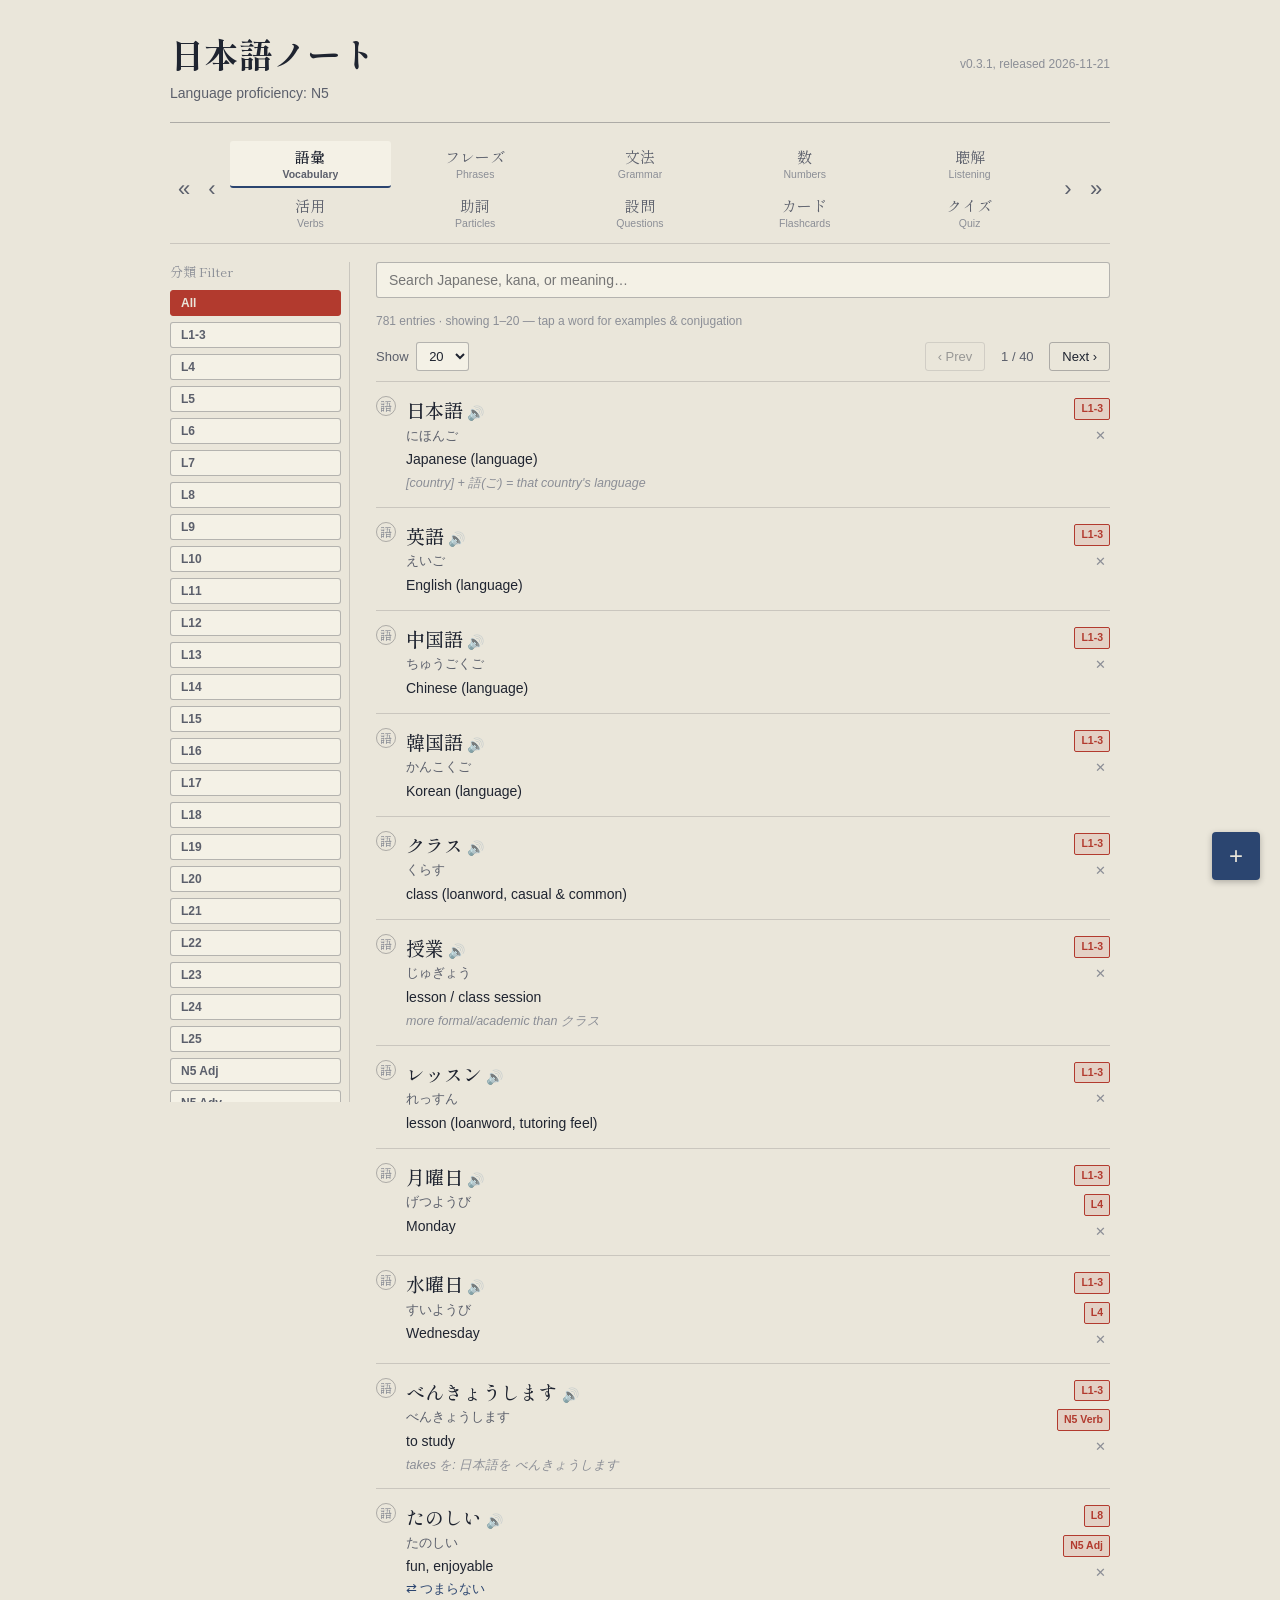
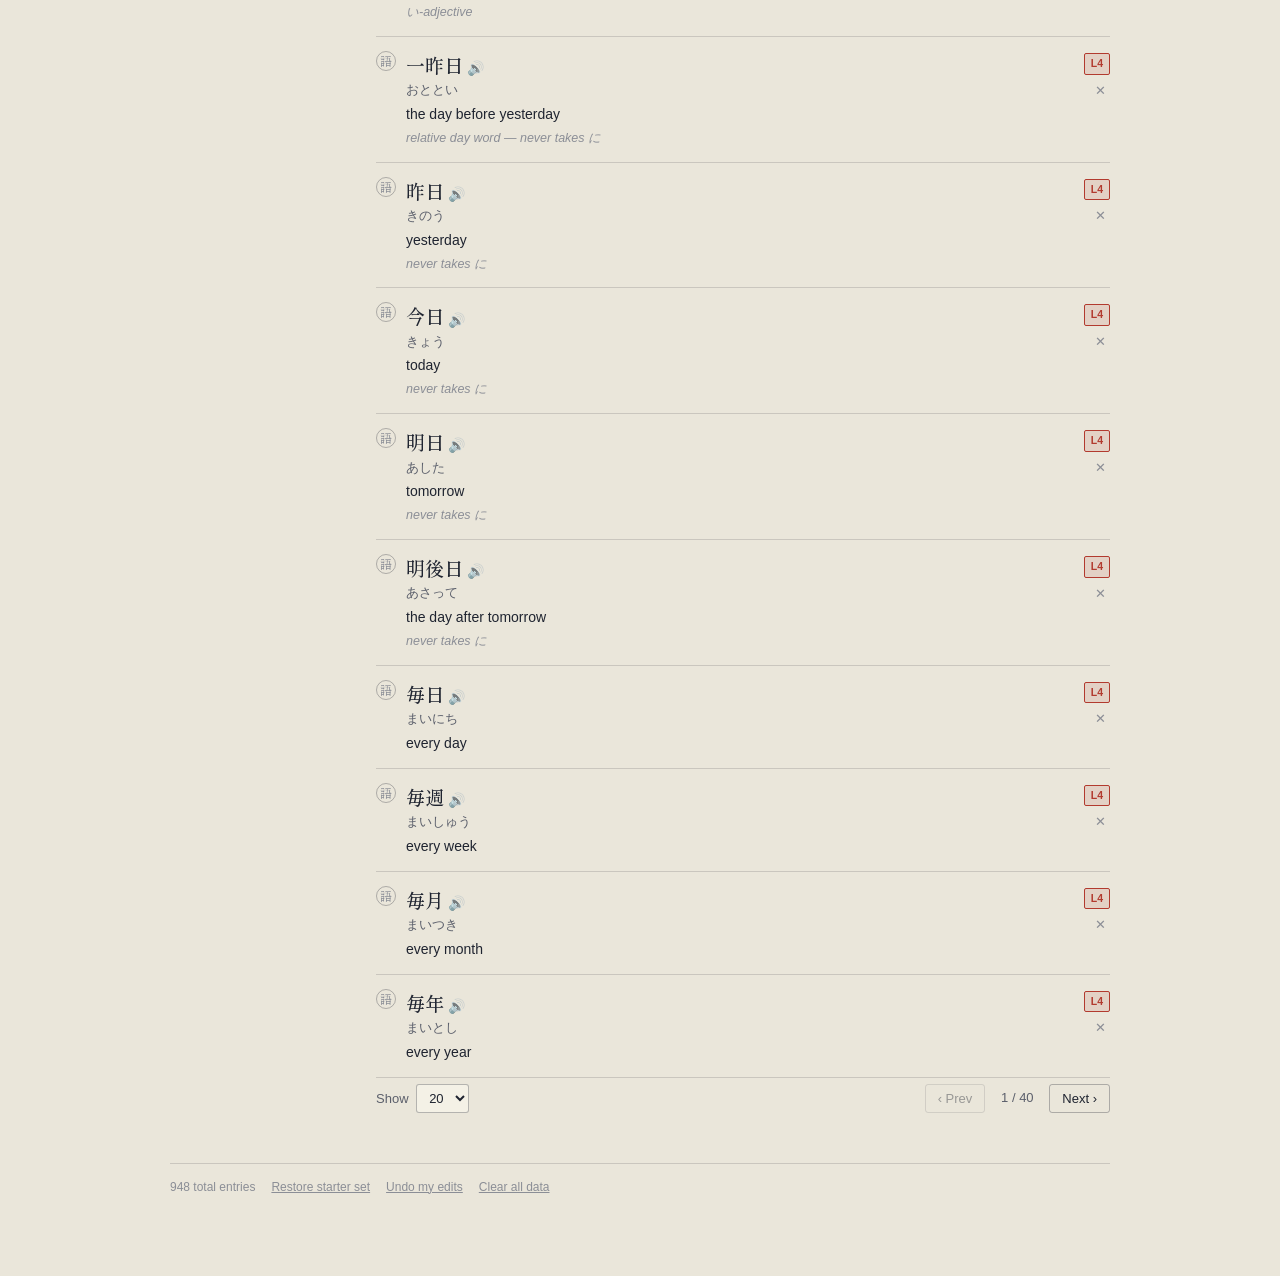
==== commit d1715e51: "Revise vocab meanings and add example sentences Updated vocabulary meanings and added example senten" ====
--- a/standalone/nihongo-note.html
+++ b/standalone/nihongo-note.html
@@ -1231,35 +1231,38 @@
     {id:"n5v279",category:"vocab",jp:"そして",reading:"そして",meaning:"and / and then",lesson:"N5 Adv",notes:""},
     {id:"n5v280",category:"vocab",jp:"それから",reading:"それから",meaning:"after that / and then",lesson:"L6|N5 Adv",notes:""},
     {id:"n5v281",category:"vocab",jp:"しかし",reading:"しかし",meaning:"however (formal)",lesson:"N5 Adv",notes:""},
-    {id:"n5v282",category:"vocab",jp:"だから",reading:"だから",meaning:"so / therefore",lesson:"N5 Adv",notes:""},
+    {id:"n5v282",category:"vocab",jp:"だから",reading:"だから",meaning:"that's why",lesson:"N5 Adv",notes:"道みちがこんで いた。だから、遅刻ちこくした"},
+    {id:"n5v283",category:"vocab",jp:"では",reading:"では",meaning:"so",lesson:"L12|N5 Adv",notes:"コウさんは本をちょっとだけ読んでは、掃除を始めます"},
+    
     // --- N5 Greetings & set phrases ---
-    {id:"n5v283",category:"vocab",jp:"おはようございます",reading:"おはようございます",meaning:"good morning",lesson:"N5 Greet|N5 Verb",notes:""},
-    {id:"n5v284",category:"vocab",jp:"こんにちは",reading:"こんにちは",meaning:"hello / good afternoon",lesson:"N5 Greet",notes:"は written, わ said"},
-    {id:"n5v285",category:"vocab",jp:"こんばんは",reading:"こんばんは",meaning:"good evening",lesson:"N5 Greet",notes:""},
-    {id:"n5v286",category:"vocab",jp:"おやすみなさい",reading:"おやすみなさい",meaning:"good night",lesson:"N5 Greet",notes:""},
-    {id:"n5v287",category:"vocab",jp:"さようなら",reading:"さようなら",meaning:"goodbye",lesson:"N5 Greet",notes:""},
-    {id:"n5v288",category:"vocab",jp:"ありがとうございます",reading:"ありがとうございます",meaning:"thank you",lesson:"N5 Greet|N5 Verb",notes:"past: ありがとうございました"},
-    {id:"n5v289",category:"vocab",jp:"すみません",reading:"すみません",meaning:"excuse me / sorry / thanks",lesson:"N5 Greet",notes:"the most useful word in Japan"},
-    {id:"n5v290",category:"vocab",jp:"ごめんなさい",reading:"ごめんなさい",meaning:"I'm sorry",lesson:"N5 Greet",notes:"more personal than すみません"},
-    {id:"n5v291",category:"vocab",jp:"はじめまして",reading:"はじめまして",meaning:"nice to meet you",lesson:"N5 Greet",notes:""},
-    {id:"n5v292",category:"vocab",jp:"どうぞよろしくお願いします",reading:"どうぞよろしくおねがいします",meaning:"please treat me well (first meeting)",lesson:"N5 Greet|N5 Verb",notes:""},
-    {id:"n5v293",category:"vocab",jp:"いただきます",reading:"いただきます",meaning:"(said before eating)",lesson:"N5 Greet|N5 Verb",notes:""},
-    {id:"n5v294",category:"vocab",jp:"ごちそうさまでした",reading:"ごちそうさまでした",meaning:"(said after eating) thanks for the meal",lesson:"N5 Greet",notes:""},
-    {id:"n5v295",category:"vocab",jp:"いってきます",reading:"いってきます",meaning:"I'm off (leaving home)",lesson:"N5 Greet|N5 Verb",notes:""},
-    {id:"n5v296",category:"vocab",jp:"いってらっしゃい",reading:"いってらっしゃい",meaning:"take care (to someone leaving)",lesson:"N5 Greet",notes:""},
-    {id:"n5v297",category:"vocab",jp:"ただいま",reading:"ただいま",meaning:"I'm home",lesson:"N5 Greet",notes:""},
-    {id:"n5v298",category:"vocab",jp:"おかえりなさい",reading:"おかえりなさい",meaning:"welcome home",lesson:"N5 Greet",notes:""},
-    {id:"n5v299",category:"vocab",jp:"お願いします",reading:"おねがいします",meaning:"please (requesting)",lesson:"N5 Greet|N5 Verb",notes:""},
-    {id:"n5v300",category:"vocab",jp:"失礼します",reading:"しつれいします",meaning:"excuse me (entering/leaving a room)",lesson:"N5 Greet|N5 Verb",notes:"workplace essential"},
-    {id:"n5v301",category:"vocab",jp:"おめでとうございます",reading:"おめでとうございます",meaning:"congratulations",lesson:"N5 Greet|N5 Verb",notes:""},
-    {id:"n5v302",category:"vocab",jp:"お疲れ様でした",reading:"おつかれさまでした",meaning:"good work today (leaving work)",lesson:"N5 Greet",notes:"workplace essential"},
+    {id:"n5v284",category:"vocab",jp:"おはようございます",reading:"おはようございます",meaning:"good morning",lesson:"N5 Greet|N5 Verb",notes:""},
+    {id:"n5v285",category:"vocab",jp:"こんにちは",reading:"こんにちは",meaning:"hello / good afternoon",lesson:"N5 Greet",notes:"は written, わ said"},
+    {id:"n5v286",category:"vocab",jp:"こんばんは",reading:"こんばんは",meaning:"good evening",lesson:"N5 Greet",notes:""},
+    {id:"n5v287",category:"vocab",jp:"おやすみなさい",reading:"おやすみなさい",meaning:"good night",lesson:"N5 Greet",notes:""},
+    {id:"n5v288",category:"vocab",jp:"さようなら",reading:"さようなら",meaning:"goodbye",lesson:"N5 Greet",notes:""},
+    {id:"n5v289",category:"vocab",jp:"ありがとうございます",reading:"ありがとうございます",meaning:"thank you",lesson:"N5 Greet|N5 Verb",notes:"past: ありがとうございました"},
+    {id:"n5v290",category:"vocab",jp:"すみません",reading:"すみません",meaning:"excuse me / sorry / thanks",lesson:"N5 Greet",notes:"the most useful word in Japan"},
+    {id:"n5v291",category:"vocab",jp:"ごめんなさい",reading:"ごめんなさい",meaning:"I'm sorry",lesson:"N5 Greet",notes:"more personal than すみません"},
+    {id:"n5v292",category:"vocab",jp:"はじめまして",reading:"はじめまして",meaning:"nice to meet you",lesson:"N5 Greet",notes:""},
+    {id:"n5v293",category:"vocab",jp:"どうぞよろしくお願いします",reading:"どうぞよろしくおねがいします",meaning:"please treat me well (first meeting)",lesson:"N5 Greet|N5 Verb",notes:""},
+    {id:"n5v294",category:"vocab",jp:"いただきます",reading:"いただきます",meaning:"(said before eating)",lesson:"N5 Greet|N5 Verb",notes:""},
+    {id:"n5v295",category:"vocab",jp:"ごちそうさまでした",reading:"ごちそうさまでした",meaning:"(said after eating) thanks for the meal",lesson:"N5 Greet",notes:""},
+    {id:"n5v296",category:"vocab",jp:"いってきます",reading:"いってきます",meaning:"I'm off (leaving home)",lesson:"N5 Greet|N5 Verb",notes:""},
+    {id:"n5v297",category:"vocab",jp:"いってらっしゃい",reading:"いってらっしゃい",meaning:"take care (to someone leaving)",lesson:"N5 Greet",notes:""},
+    {id:"n5v298",category:"vocab",jp:"ただいま",reading:"ただいま",meaning:"I'm home",lesson:"N5 Greet",notes:""},
+    {id:"n5v299",category:"vocab",jp:"おかえりなさい",reading:"おかえりなさい",meaning:"welcome home",lesson:"N5 Greet",notes:""},
+    {id:"n5v300",category:"vocab",jp:"お願いします",reading:"おねがいします",meaning:"please (requesting)",lesson:"N5 Greet|N5 Verb",notes:""},
+    {id:"n5v301",category:"vocab",jp:"失礼します",reading:"しつれいします",meaning:"excuse me (entering/leaving a room)",lesson:"N5 Greet|N5 Verb",notes:"workplace essential"},
+    {id:"n5v302",category:"vocab",jp:"おめでとうございます",reading:"おめでとうございます",meaning:"congratulations",lesson:"N5 Greet|N5 Verb",notes:""},
+    {id:"n5v303",category:"vocab",jp:"お疲れ様でした",reading:"おつかれさまでした",meaning:"good work today (leaving work)",lesson:"N5 Greet",notes:"workplace essential"},
+    
     // --- N5 Counters & money ---
-    {id:"n5v303",category:"vocab",jp:"〜円",reading:"〜えん",meaning:"~ yen",lesson:"L1-3|N5 Count",notes:"いくらですか。500円です。"},
-    {id:"n5v304",category:"vocab",jp:"〜歳",reading:"〜さい",meaning:"~ years old",lesson:"L1-3|N5 Count",notes:"20歳 = はたち (irregular!)"},
-    {id:"n5v305",category:"vocab",jp:"〜番",reading:"〜ばん",meaning:"number ~",lesson:"N5 Count",notes:"何番 = what number"},
-    {id:"n5v306",category:"vocab",jp:"〜本",reading:"〜ほん／ぼん／ぽん",meaning:"counter: long thin objects",lesson:"L11|N5 Count",notes:"1ぽん 2ほん 3ぼん"},
-    {id:"n5v307",category:"vocab",jp:"〜杯",reading:"〜はい／ばい／ぱい",meaning:"counter: cups / glasses",lesson:"L11|N5 Count",notes:"1ぱい 2はい 3ばい"},
-    {id:"n5v308",category:"vocab",jp:"〜匹",reading:"〜ひき／びき／ぴき",meaning:"counter: small animals",lesson:"L11|N5 Count",notes:"1ぴき 2ひき 3びき"},
+    {id:"n5v304",category:"vocab",jp:"〜円",reading:"〜えん",meaning:"~ yen",lesson:"L1-3|N5 Count",notes:"いくらですか。500円です。"},
+    {id:"n5v305",category:"vocab",jp:"〜歳",reading:"〜さい",meaning:"~ years old",lesson:"L1-3|N5 Count",notes:"20歳 = はたち (irregular!)"},
+    {id:"n5v306",category:"vocab",jp:"〜番",reading:"〜ばん",meaning:"number ~",lesson:"N5 Count",notes:"何番 = what number"},
+    {id:"n5v307",category:"vocab",jp:"〜本",reading:"〜ほん／ぼん／ぽん",meaning:"counter: long thin objects",lesson:"L11|N5 Count",notes:"1ぽん 2ほん 3ぼん"},
+    {id:"n5v308",category:"vocab",jp:"〜杯",reading:"〜はい／ばい／ぱい",meaning:"counter: cups / glasses",lesson:"L11|N5 Count",notes:"1ぱい 2はい 3ばい"},
+    {id:"n5v309",category:"vocab",jp:"〜匹",reading:"〜ひき／びき／ぴき",meaning:"counter: small animals",lesson:"L11|N5 Count",notes:"1ぴき 2ひき 3びき"},
 
     // --- Example sentences for the new grammar ---
     {id:"n5p1",category:"phrase",jp:"私は音楽が好きです",reading:"わたしは おんがくが すきです",meaning:"I like music",lesson:"L9",notes:"likes take が"},
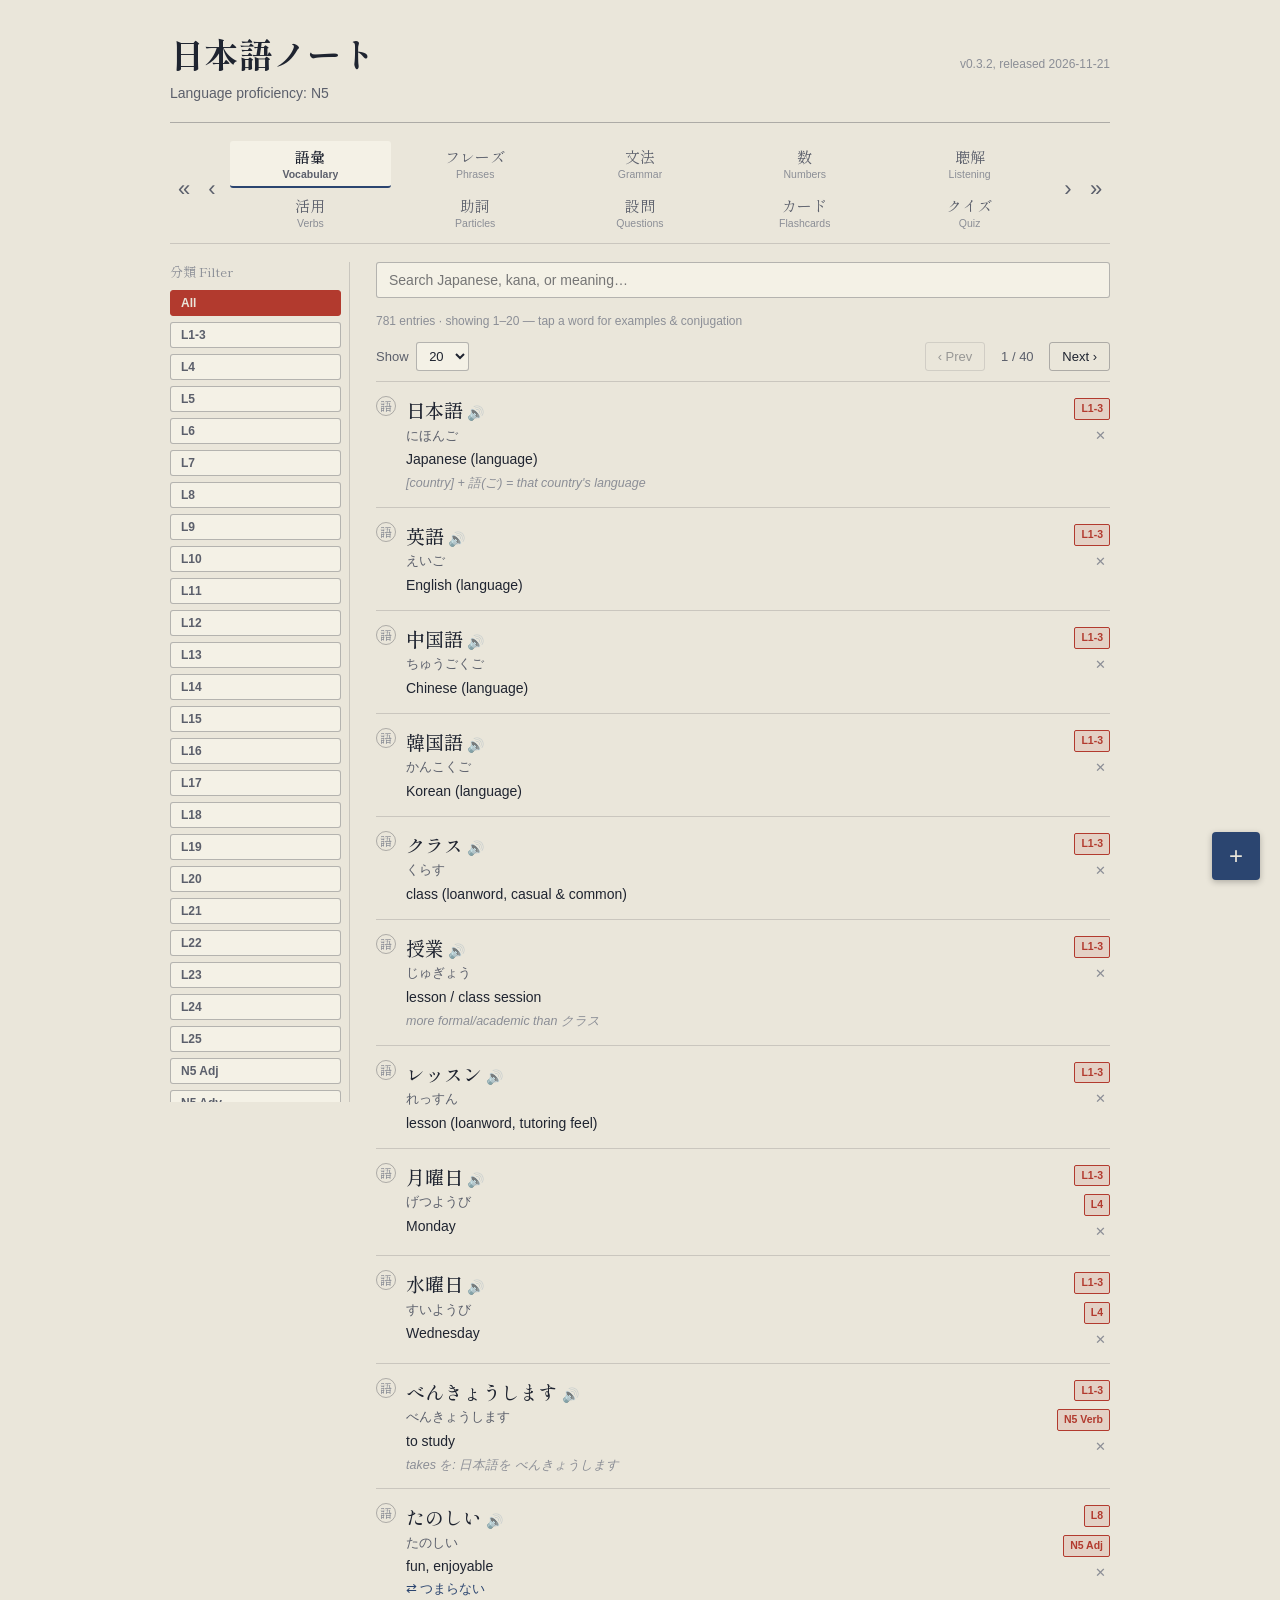
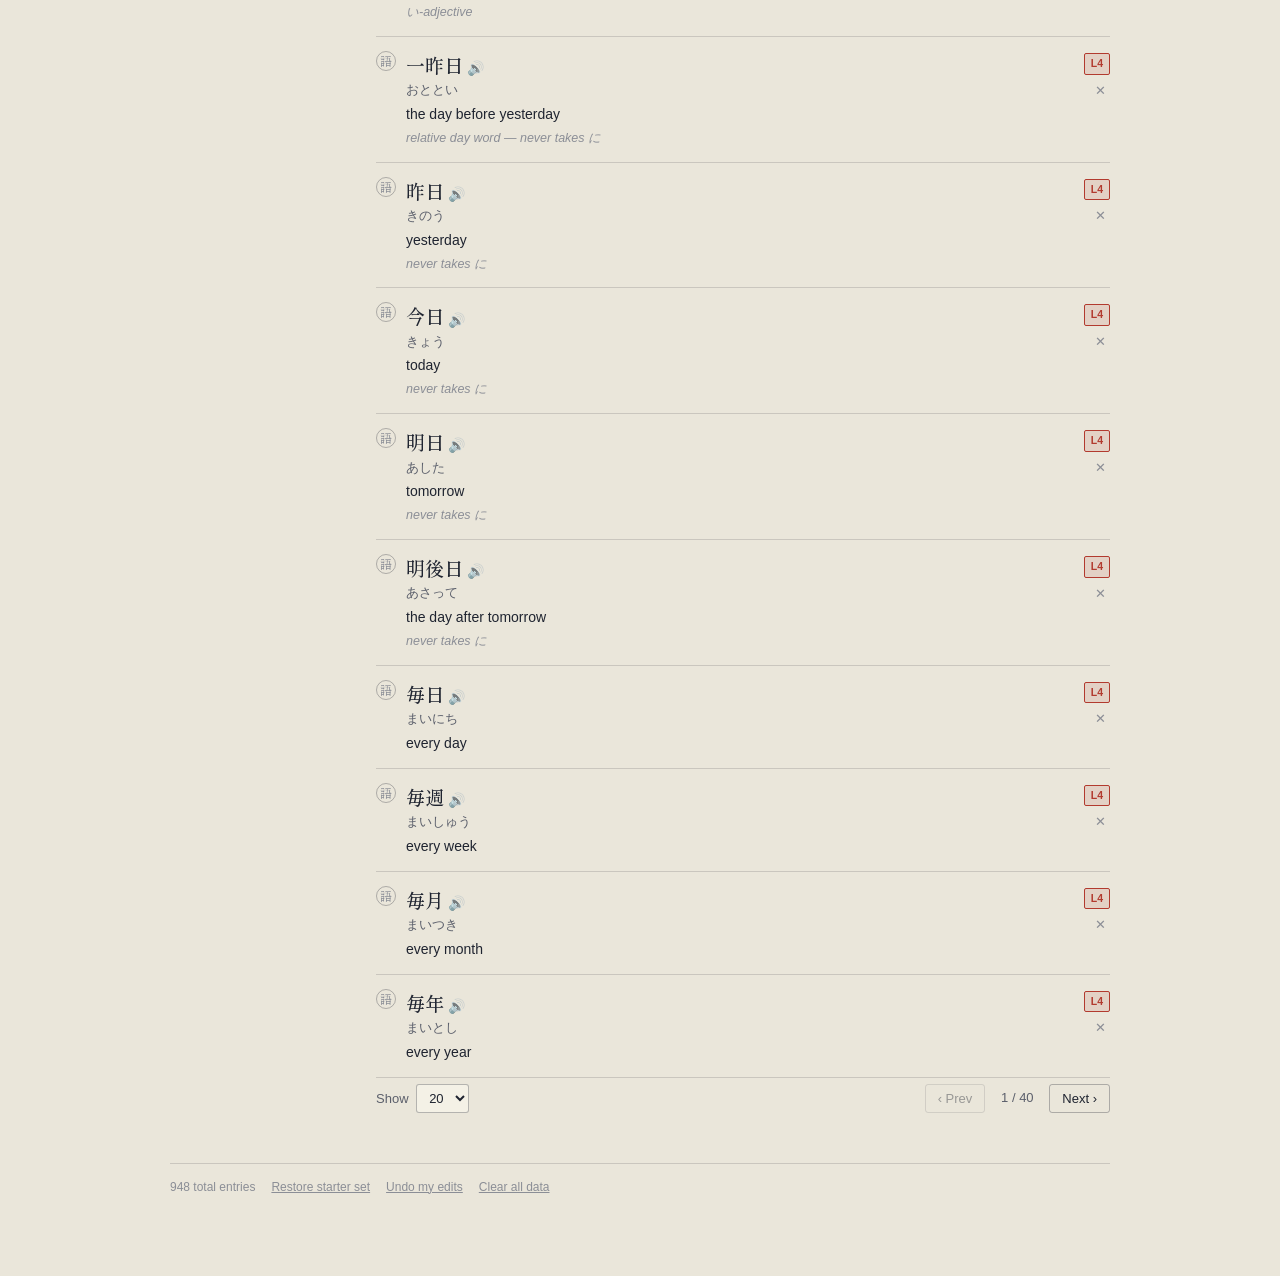
==== commit 8a7687d6: "small patch" ====
--- a/standalone/nihongo-note.html
+++ b/standalone/nihongo-note.html
@@ -627,7 +627,7 @@
 <body>
 <div class="app">
   <header class="top">
-    <div class="top-row"><h1>日本語ノート</h1><span class="ver-line">v0.3.1, released 2026-11-21</span></div>
+    <div class="top-row"><h1>日本語ノート</h1><span class="ver-line">v0.3.2, released 2026-11-21</span></div>
     <p class="prof-line">Language proficiency: N5</p>
   </header>
 
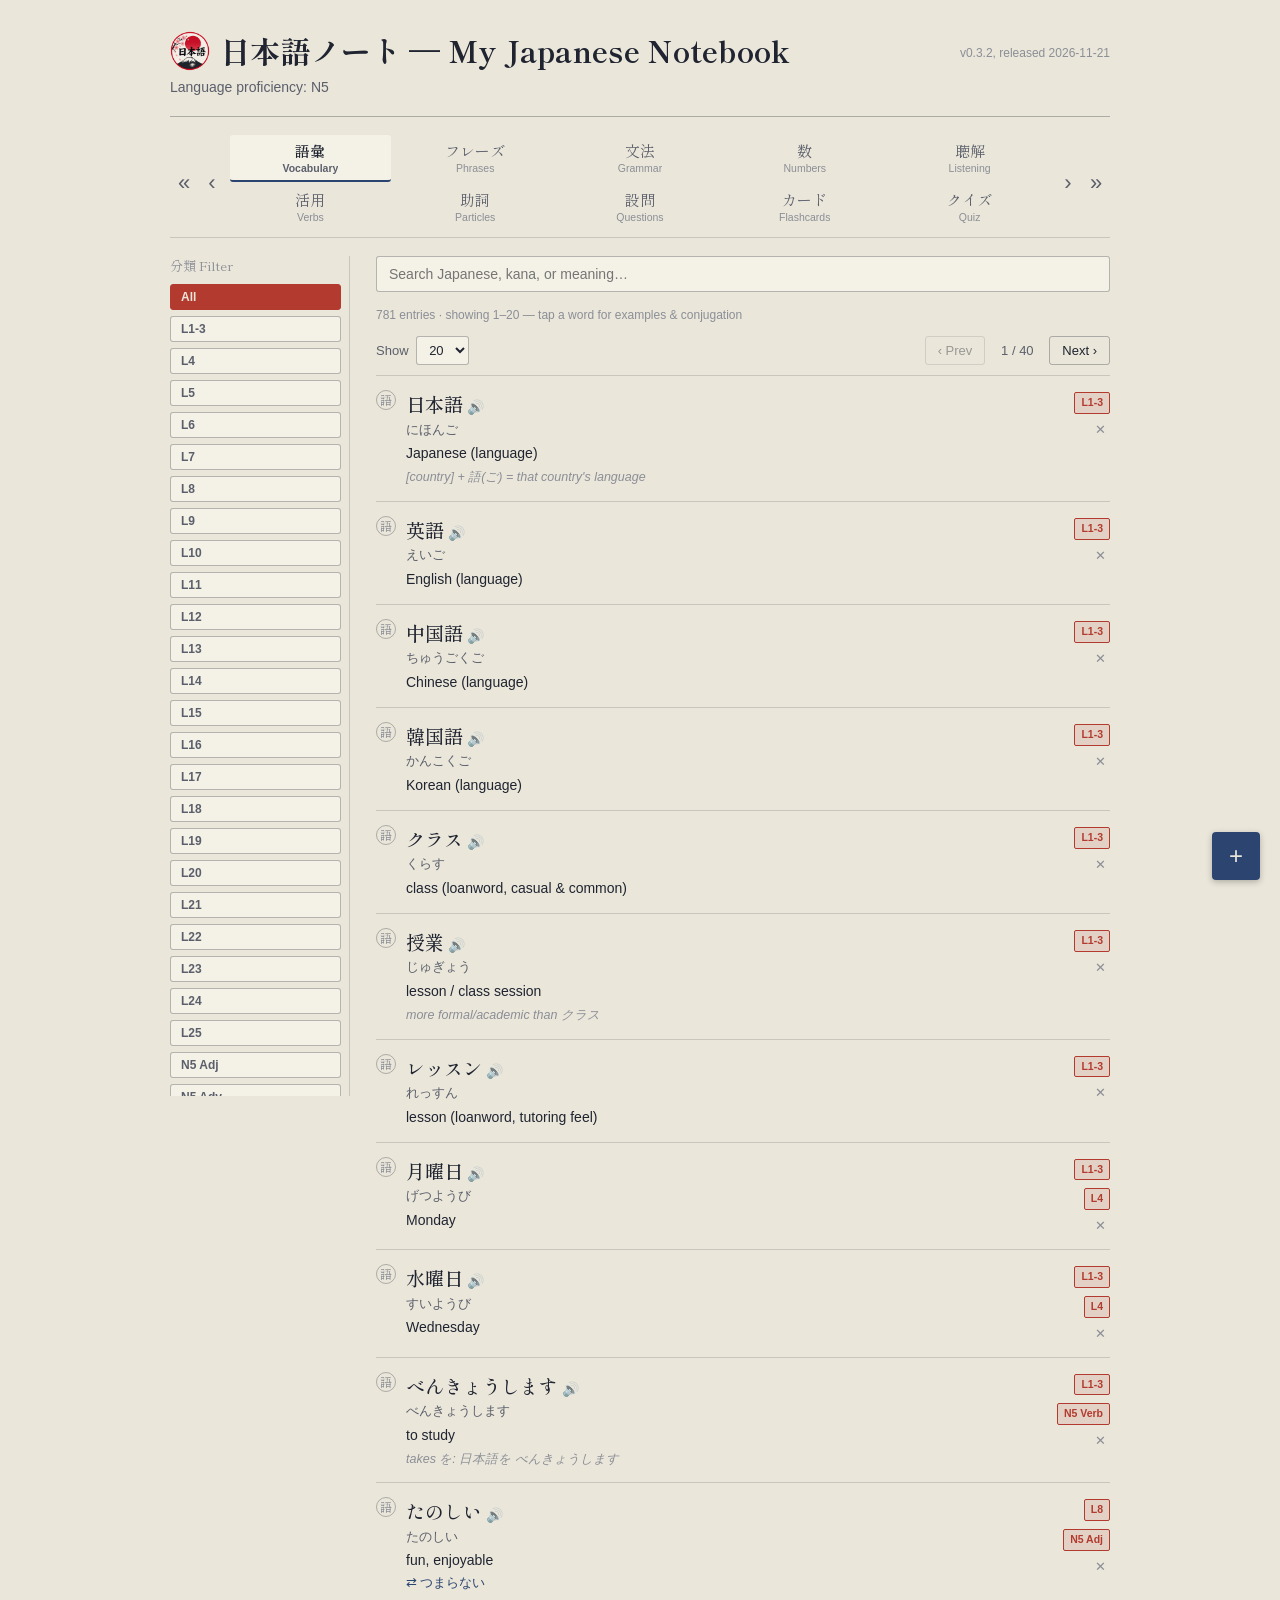
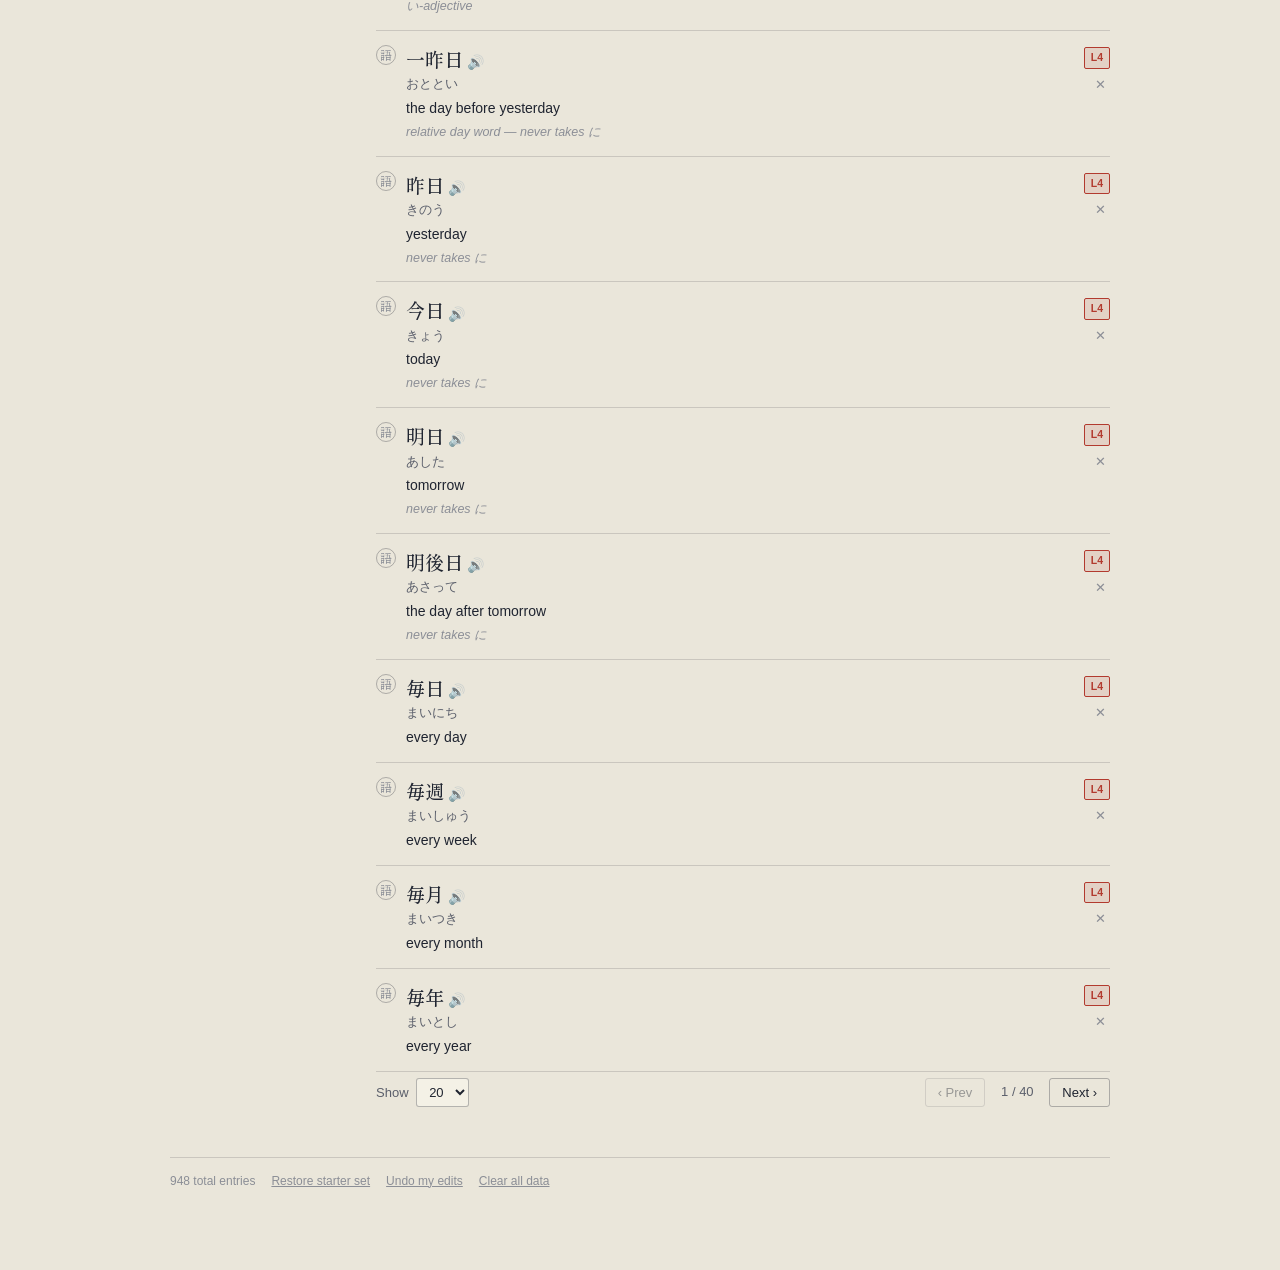
==== commit 36cc8cdf: "add home icon and tab icon" ====
--- a/standalone/nihongo-note.html
+++ b/standalone/nihongo-note.html
@@ -4,6 +4,8 @@
 <meta charset="UTF-8">
 <meta name="viewport" content="width=device-width, initial-scale=1, viewport-fit=cover">
 <title>日本語ノート — My Japanese Notebook</title>
+<link rel="icon" type="image/png" href="../css/img/icon.png">
+<link rel="apple-touch-icon" href="../css/img/icon.png">
 <link rel="preconnect" href="https://fonts.googleapis.com">
 <link rel="preconnect" href="https://fonts.gstatic.com" crossorigin>
 <link rel="stylesheet" href="https://fonts.googleapis.com/css2?family=Shippori+Mincho:wght@500;700&display=swap">
@@ -85,11 +87,20 @@
     margin-bottom: 18px;
   }
   header.top h1 {
+    display: flex;
+    align-items: center;
+    gap: 10px;
     font-family: var(--font-display);
     font-weight: 700;
-    font-size: clamp(26px, 6vw, 34px);
+    font-size: clamp(22px, 4.6vw, 30px);
     margin: 0 0 4px;
     letter-spacing: 0.01em;
+  }
+  .brand-icon {
+    width: 40px;
+    height: 40px;
+    flex: none;
+    border-radius: 50%;
   }
   header.top p {
     margin: 0;
@@ -98,7 +109,7 @@
     max-width: 48ch;
   }
 
-  .top-row { display: flex; flex-wrap: wrap; align-items: baseline; justify-content: space-between; gap: 2px 12px; }
+  .top-row { display: flex; flex-wrap: wrap; align-items: center; justify-content: space-between; gap: 8px 12px; }
   .ver-line { margin-left: auto; font-size: 12px; color: var(--ink-faint); white-space: nowrap; }
   nav.tabs {
     display: flex;
@@ -627,7 +638,7 @@
 <body>
 <div class="app">
   <header class="top">
-    <div class="top-row"><h1>日本語ノート</h1><span class="ver-line">v0.3.2, released 2026-11-21</span></div>
+    <div class="top-row"><h1><img class="brand-icon" src="../css/img/icon.png" alt="" width="40" height="40">日本語ノート — My Japanese Notebook</h1><span class="ver-line">v0.3.2, released 2026-11-21</span></div>
     <p class="prof-line">Language proficiency: N5</p>
   </header>
 
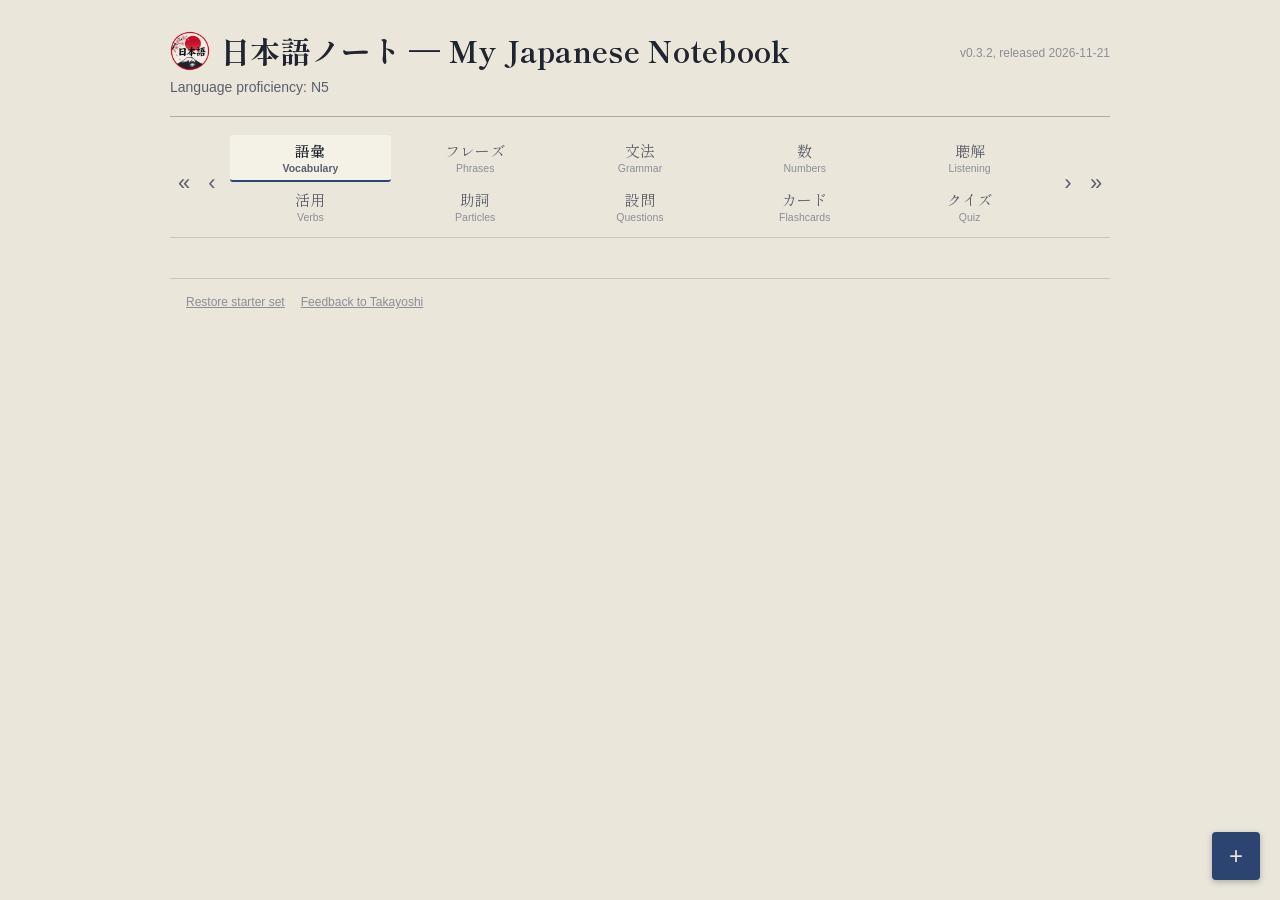
==== commit bf7d533b: "remove unused buttons, add feedback button" ====
--- a/standalone/nihongo-note.html
+++ b/standalone/nihongo-note.html
@@ -406,10 +406,12 @@
     gap: 16px;
     flex-wrap: wrap;
   }
-  footer.app-footer button {
+  footer.app-footer button,
+  footer.app-footer a,
+  footer.app-footer a:visited {
     background: none; border: none; padding: 0;
     color: var(--ink-faint); text-decoration: underline;
-    cursor: pointer; font-size: 12px;
+    cursor: pointer; font-size: 12px; font-family: inherit;
   }
 
   /* Tag chips bar */
@@ -666,8 +668,7 @@
   <footer class="app-footer">
     <span id="totalCount"></span>
     <button id="restoreBtn">Restore starter set</button>
-    <button id="resetEditsBtn">Undo my edits</button>
-    <button id="clearBtn">Clear all data</button>
+    <a href="mailto:peterchowacademy@gmail.com?subject=日本語ノート Feedback">Feedback to Takayoshi</a>
   </footer>
 </div>
 
